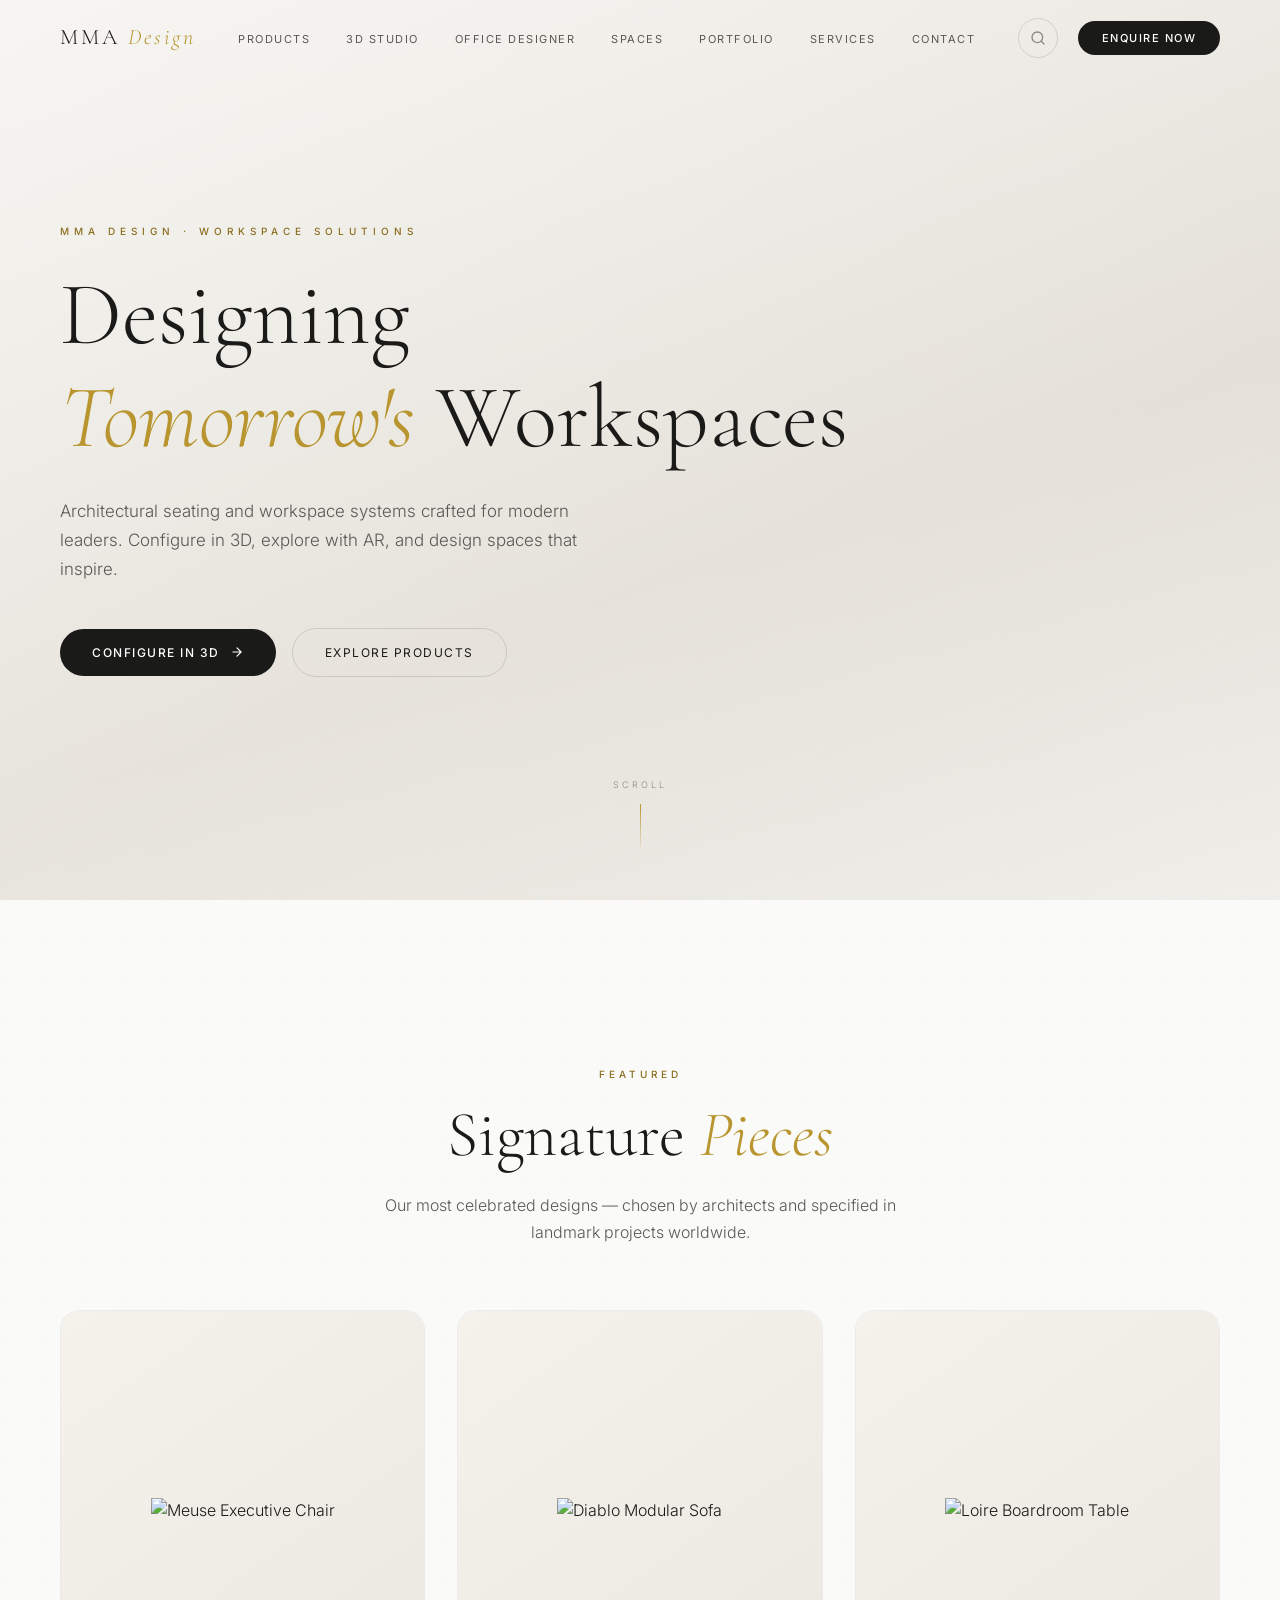
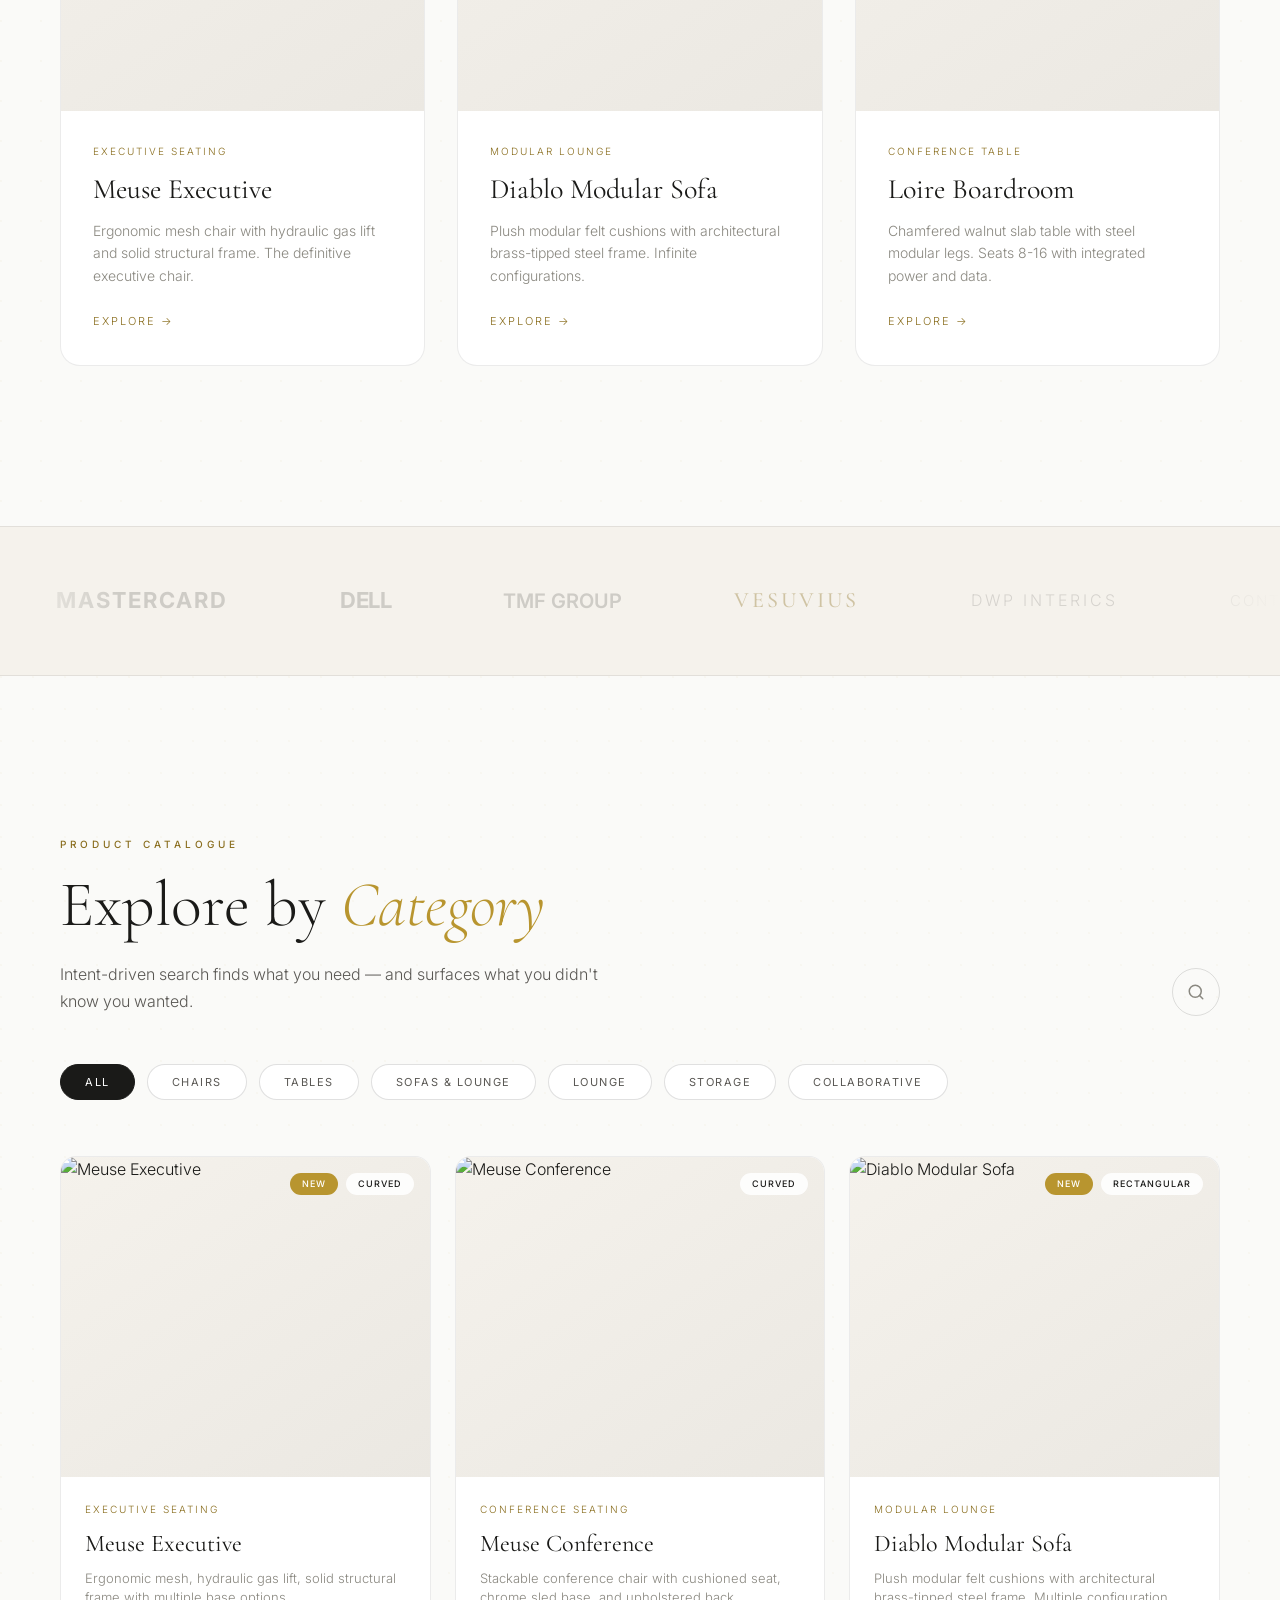
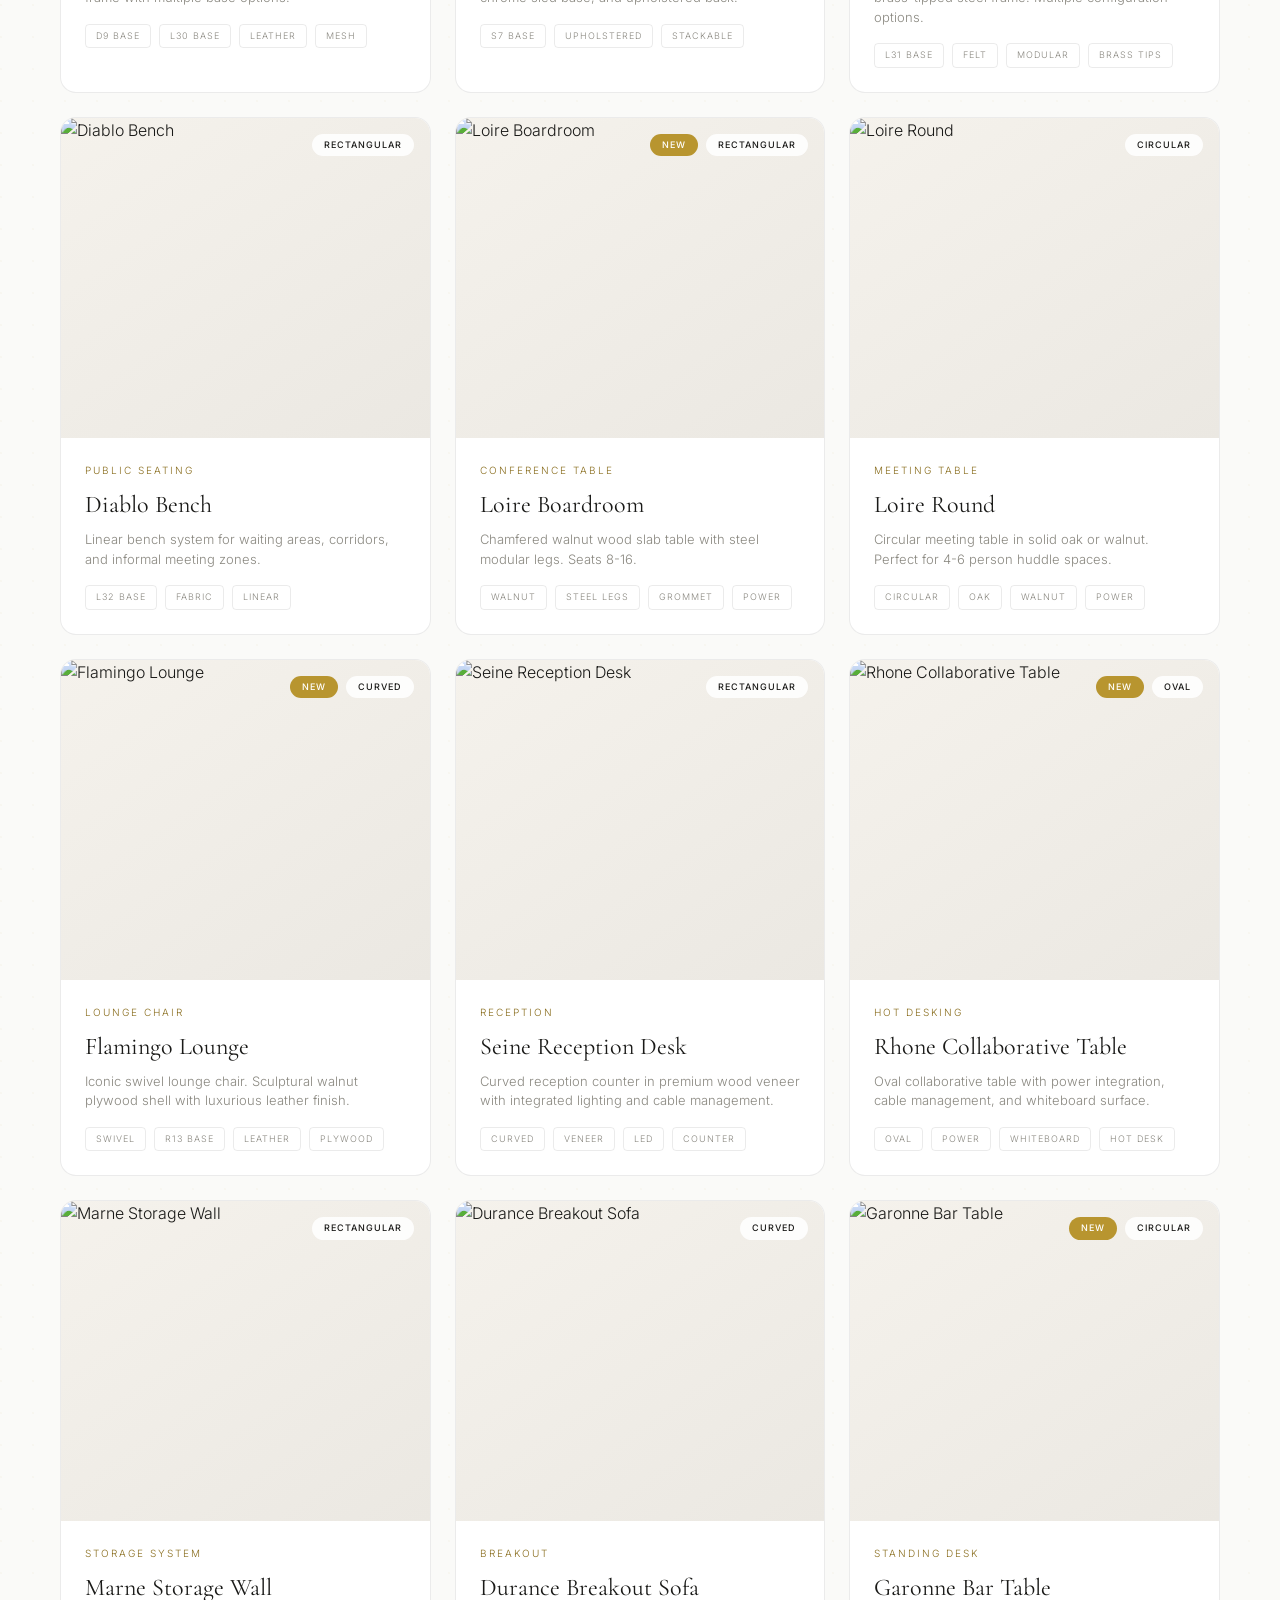
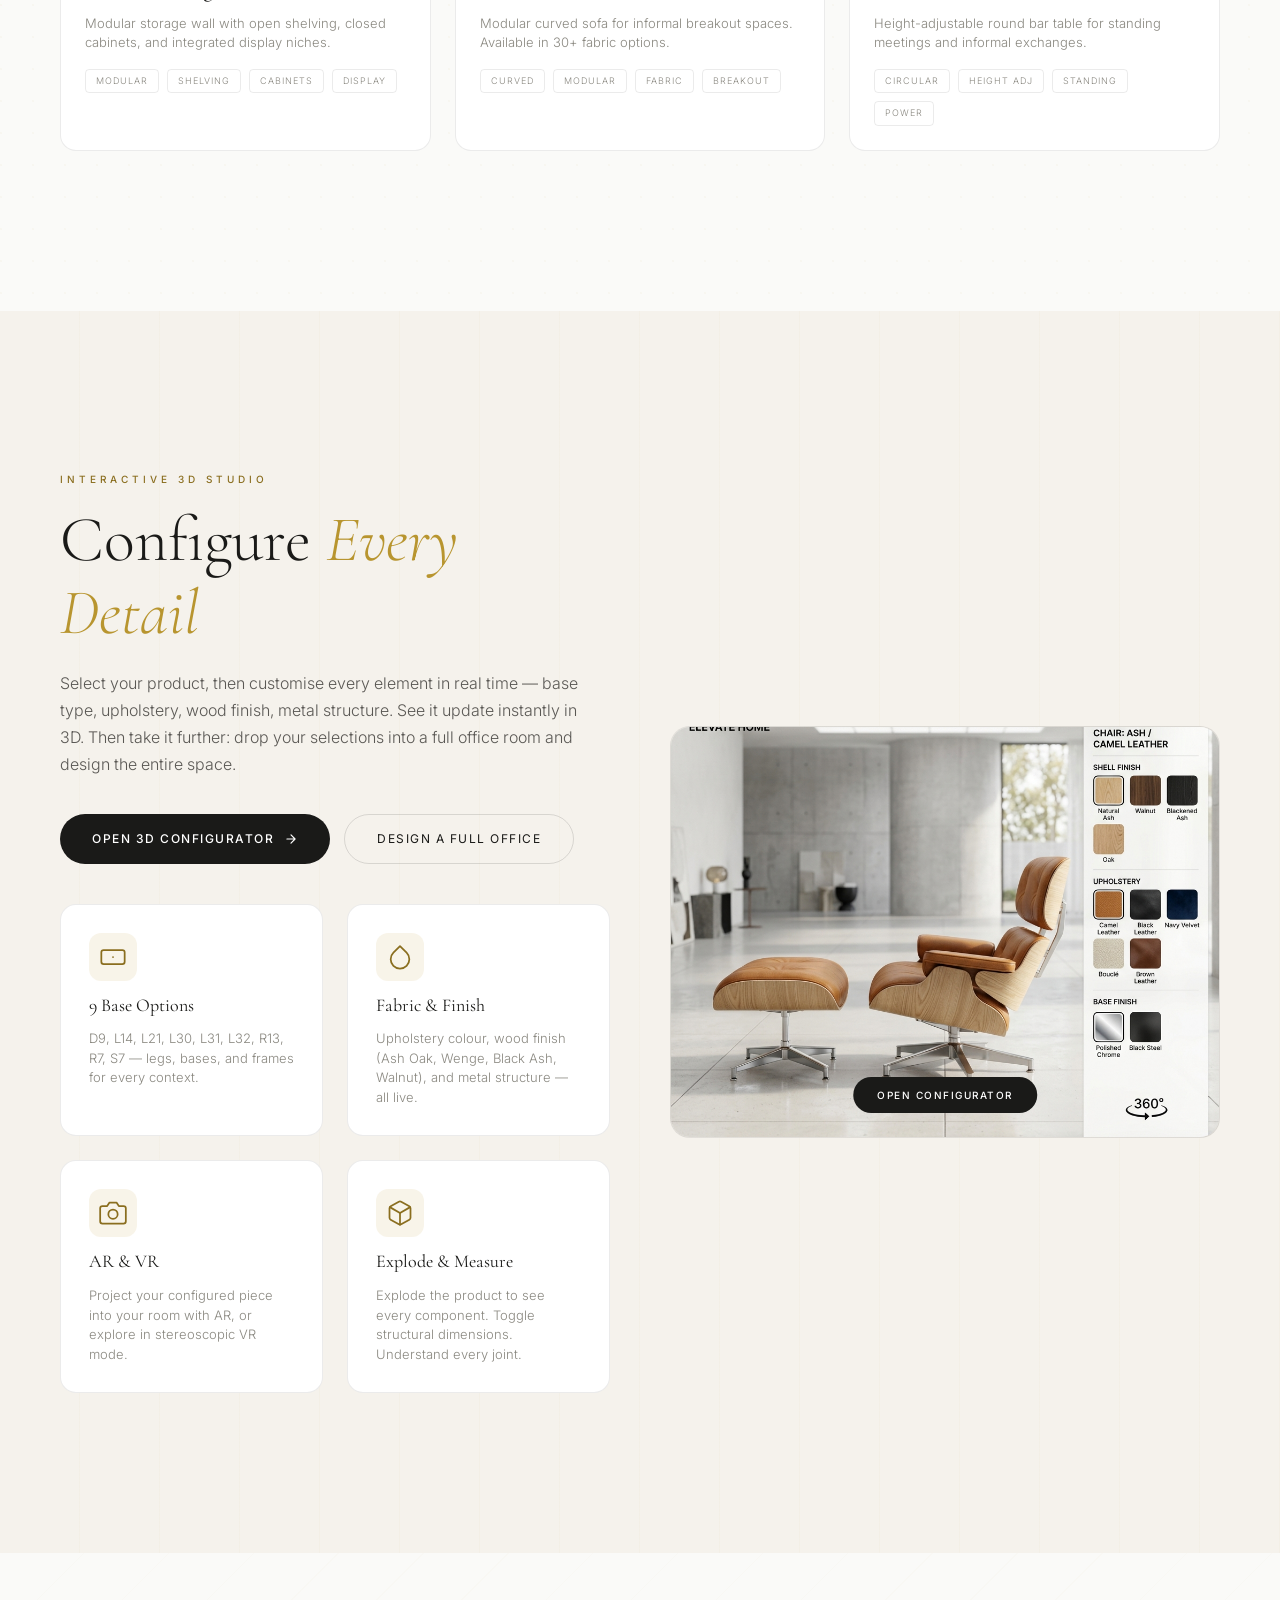
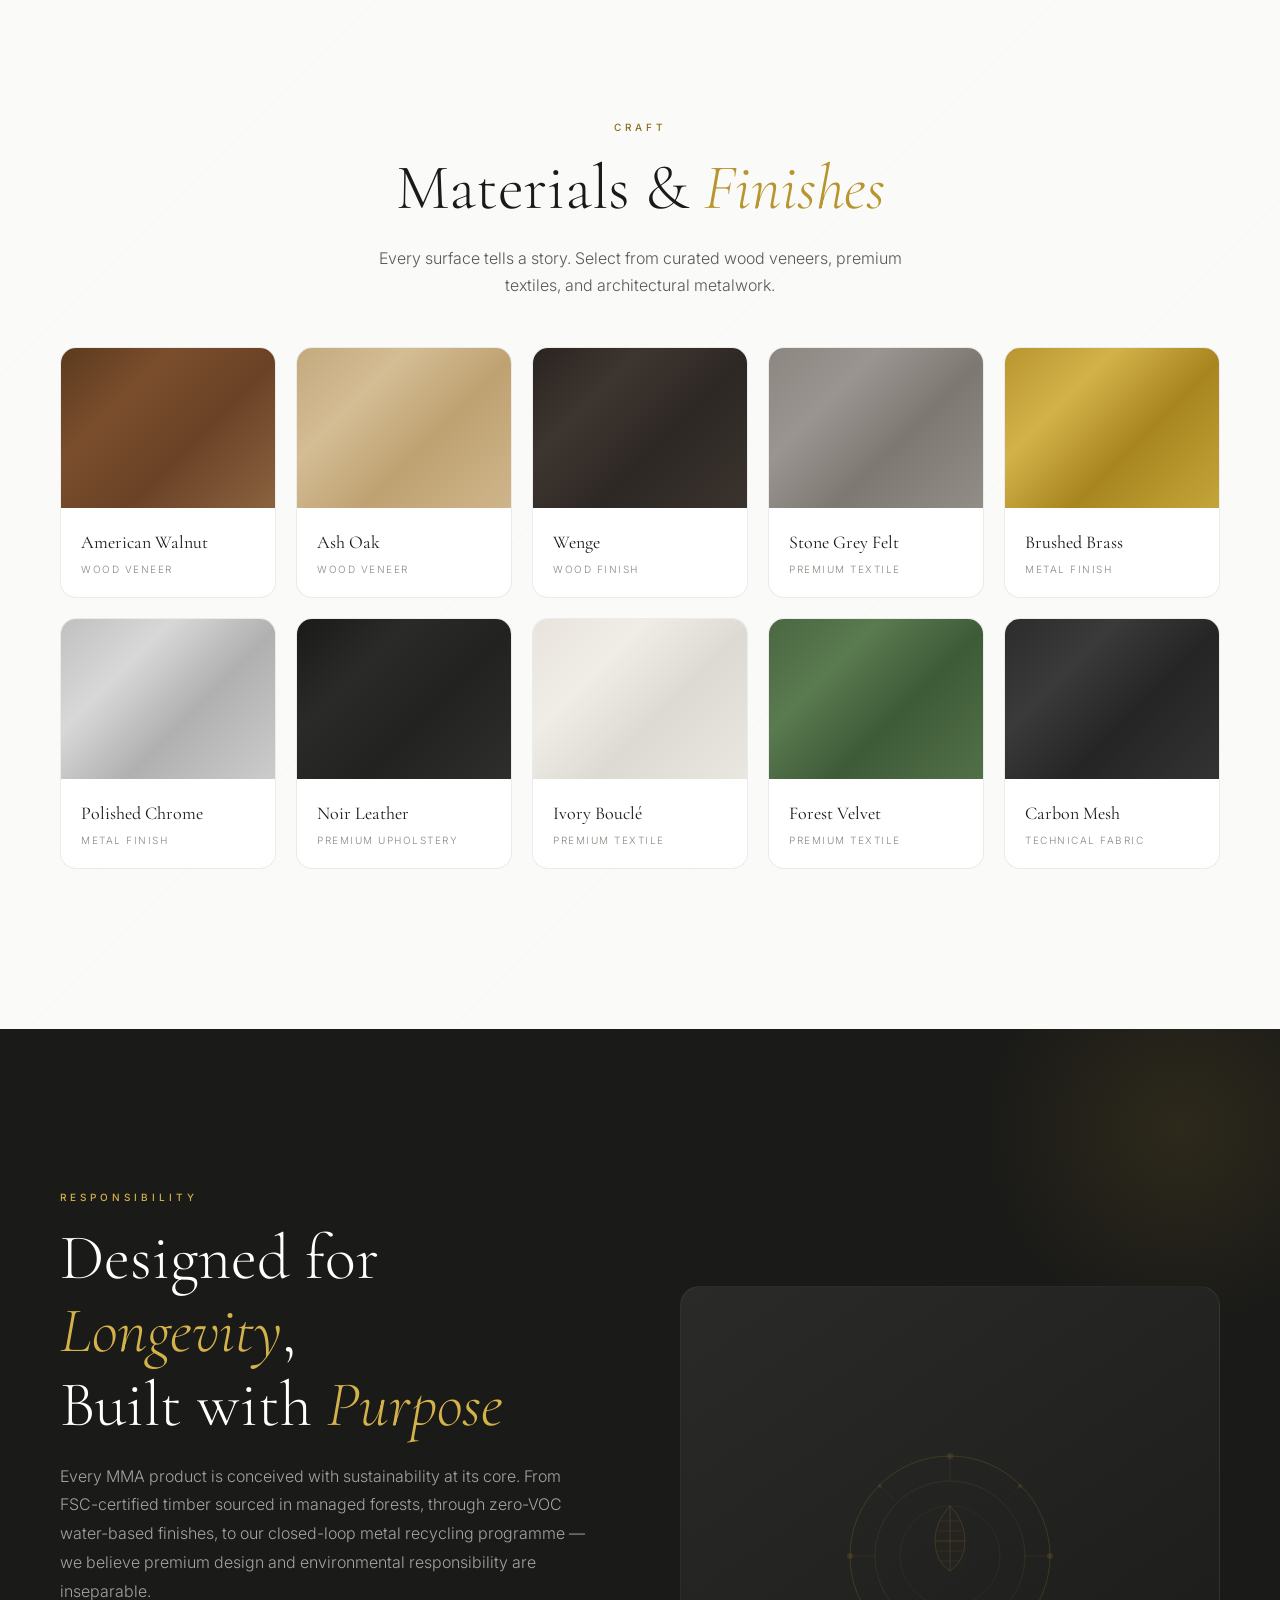
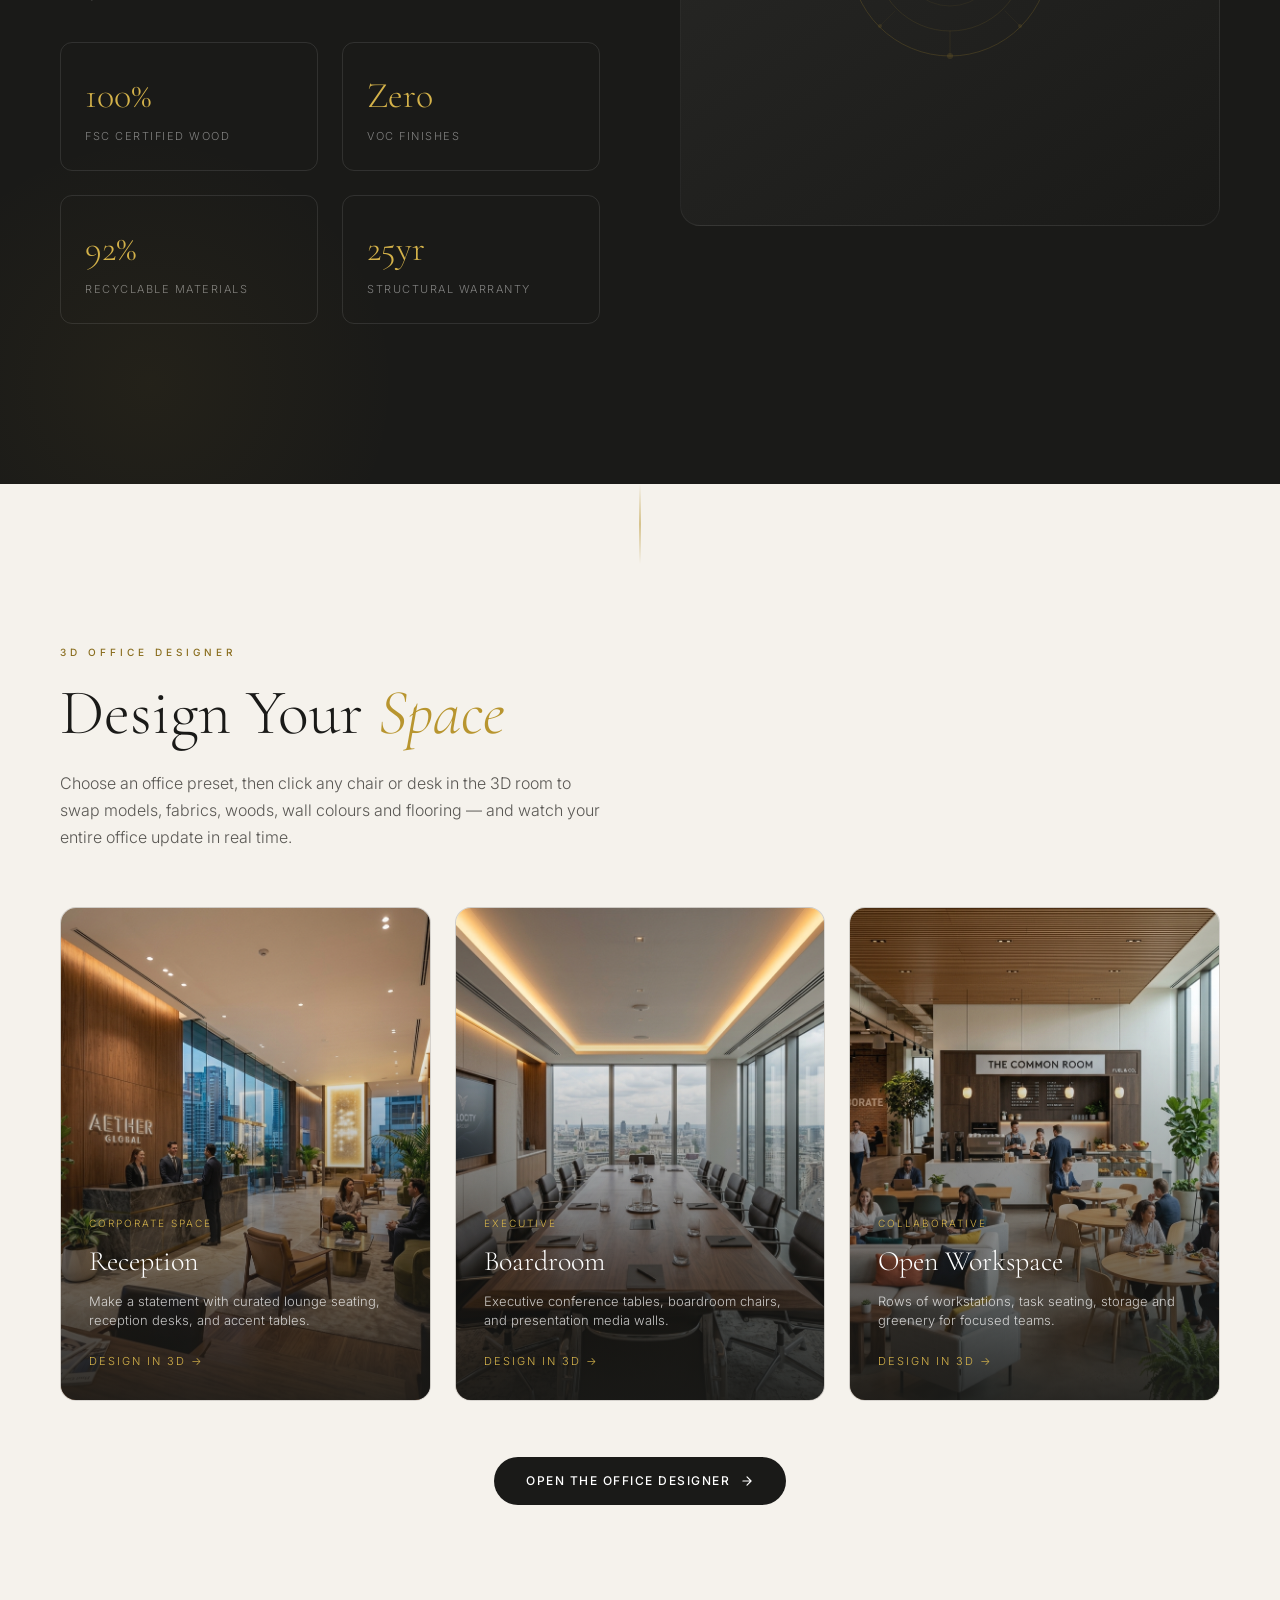
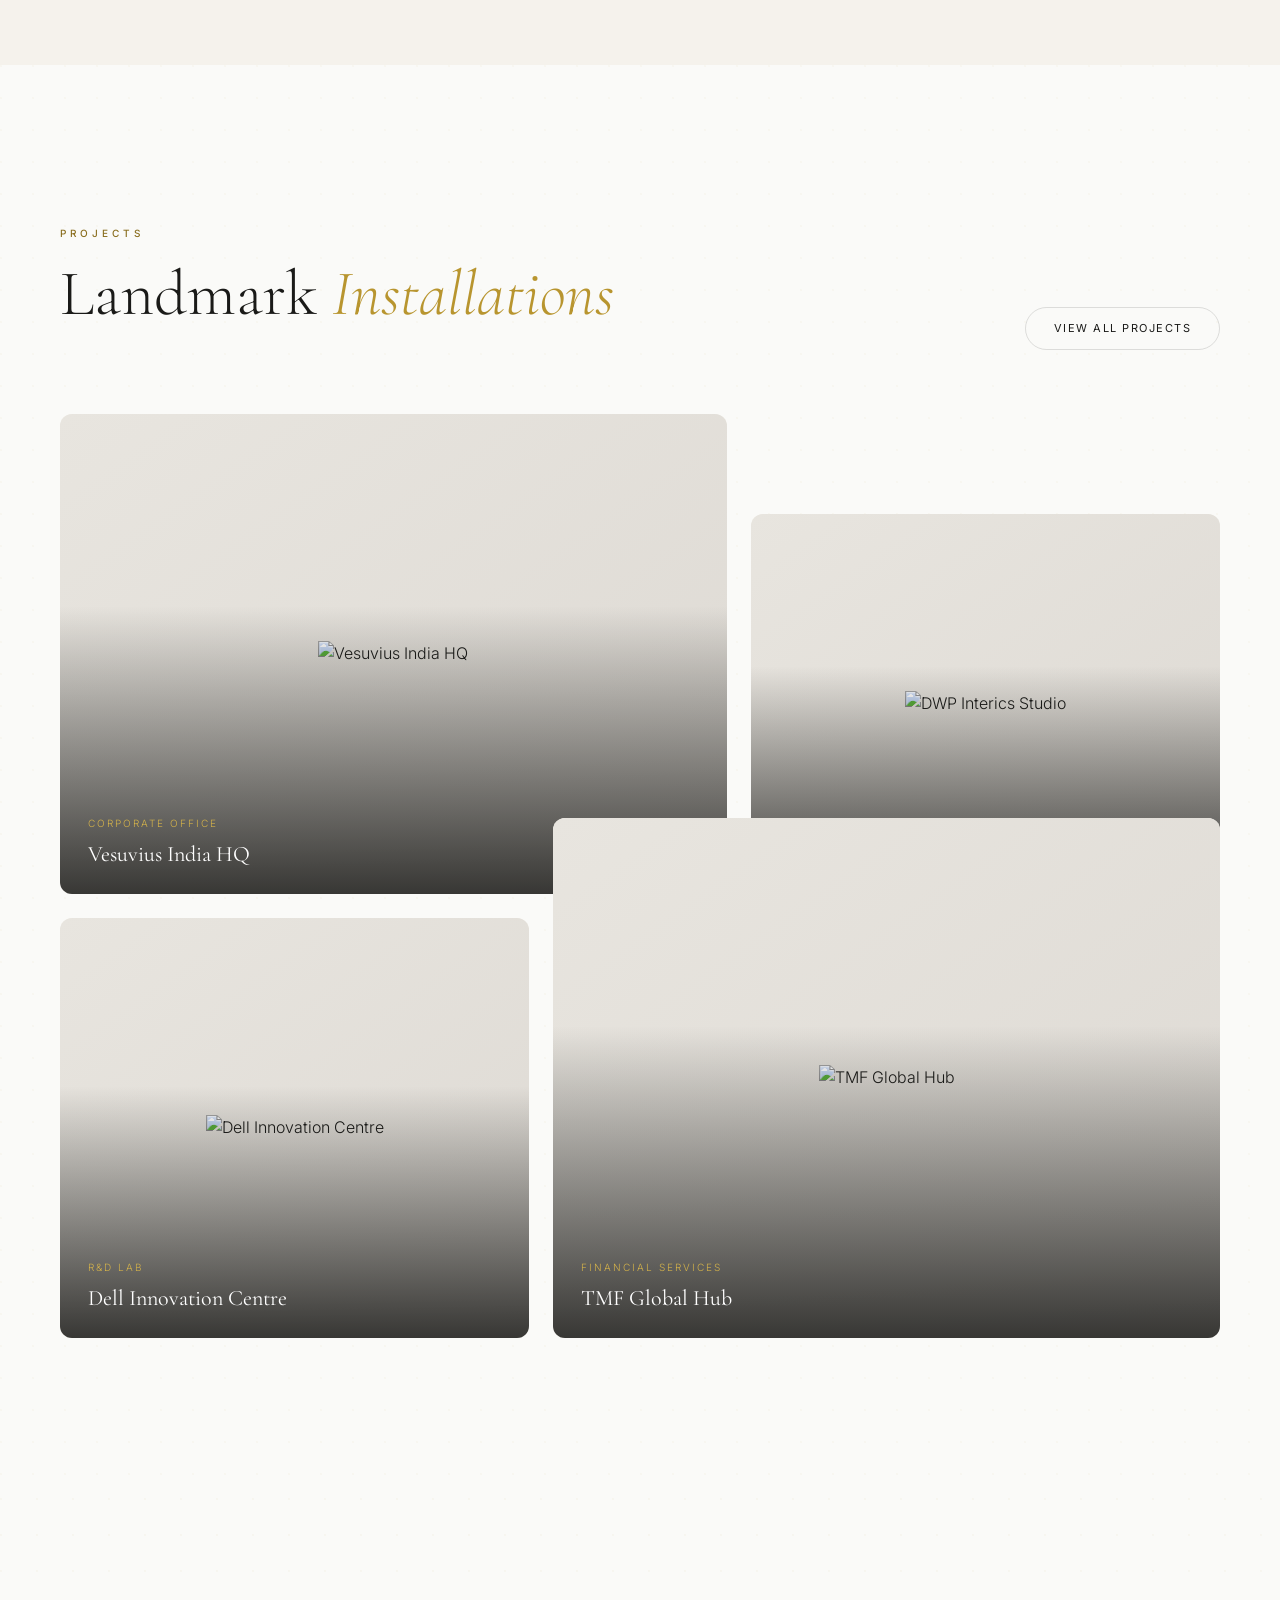
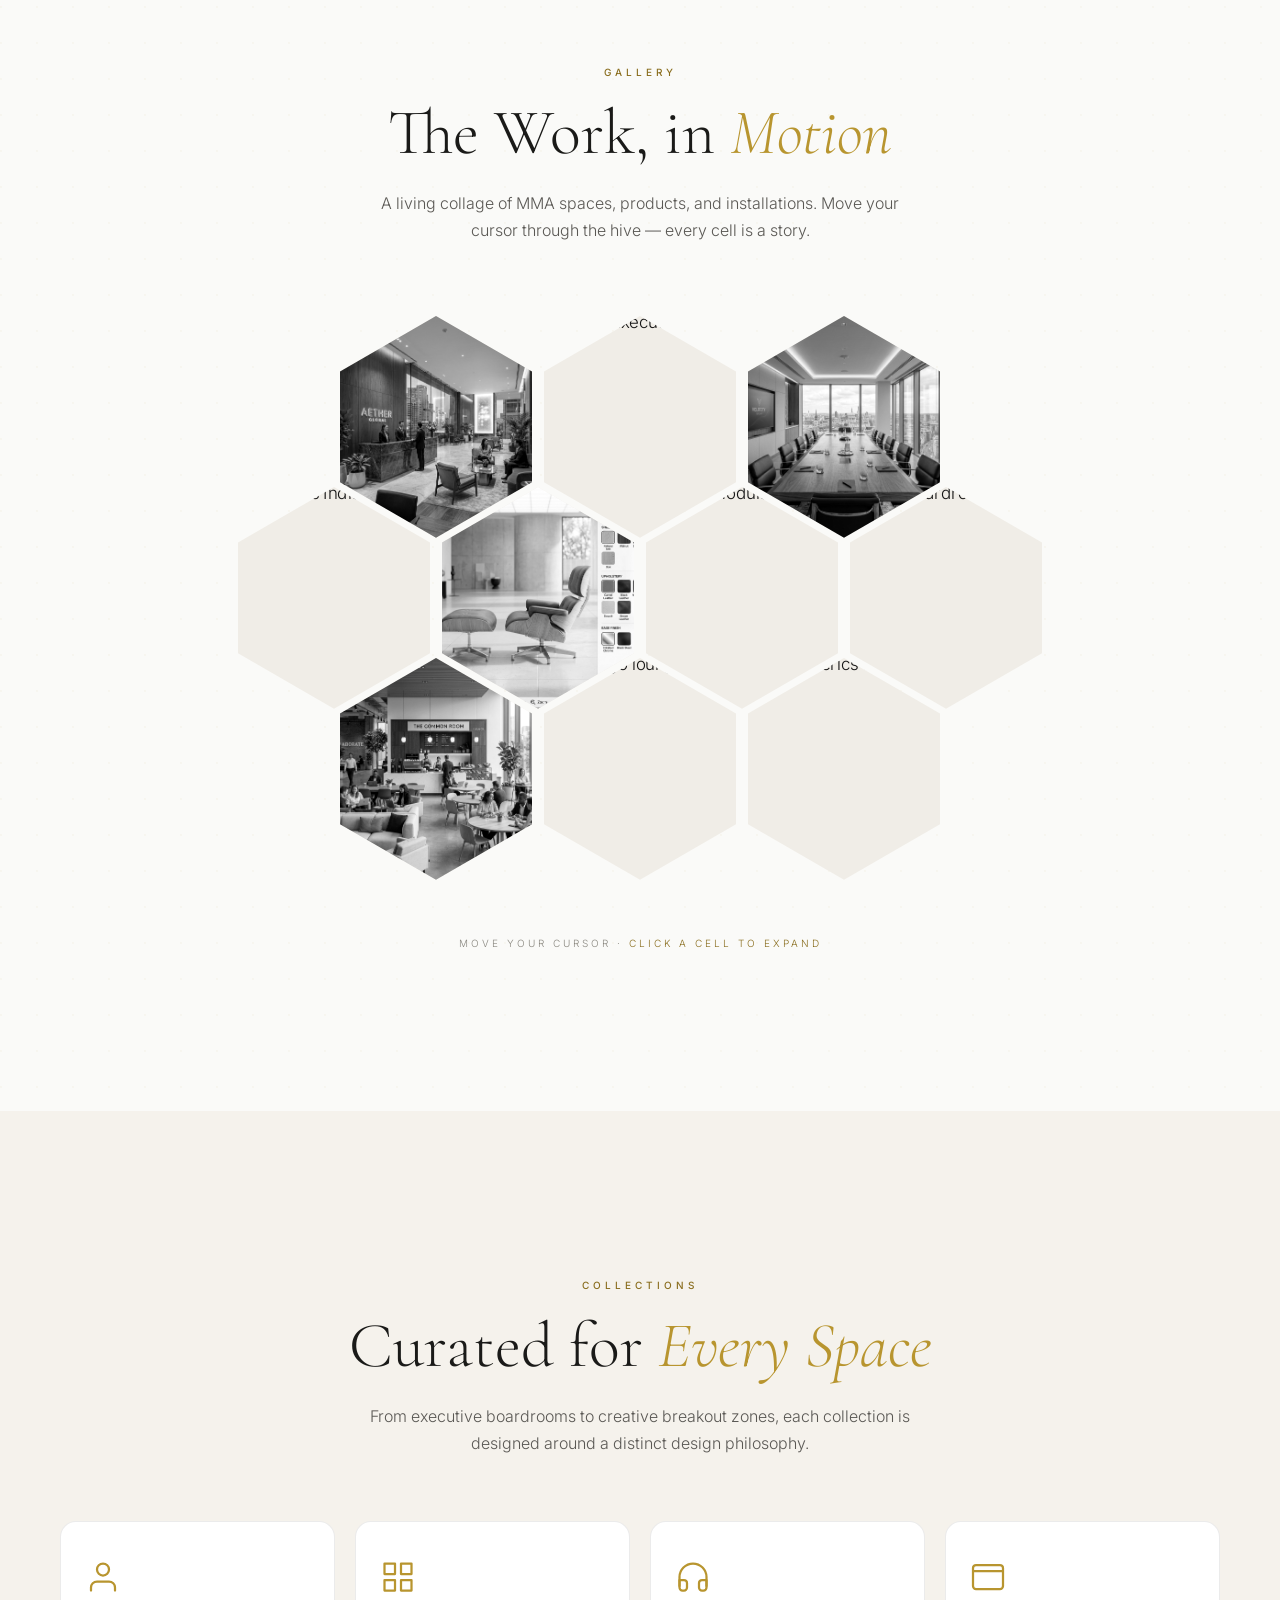
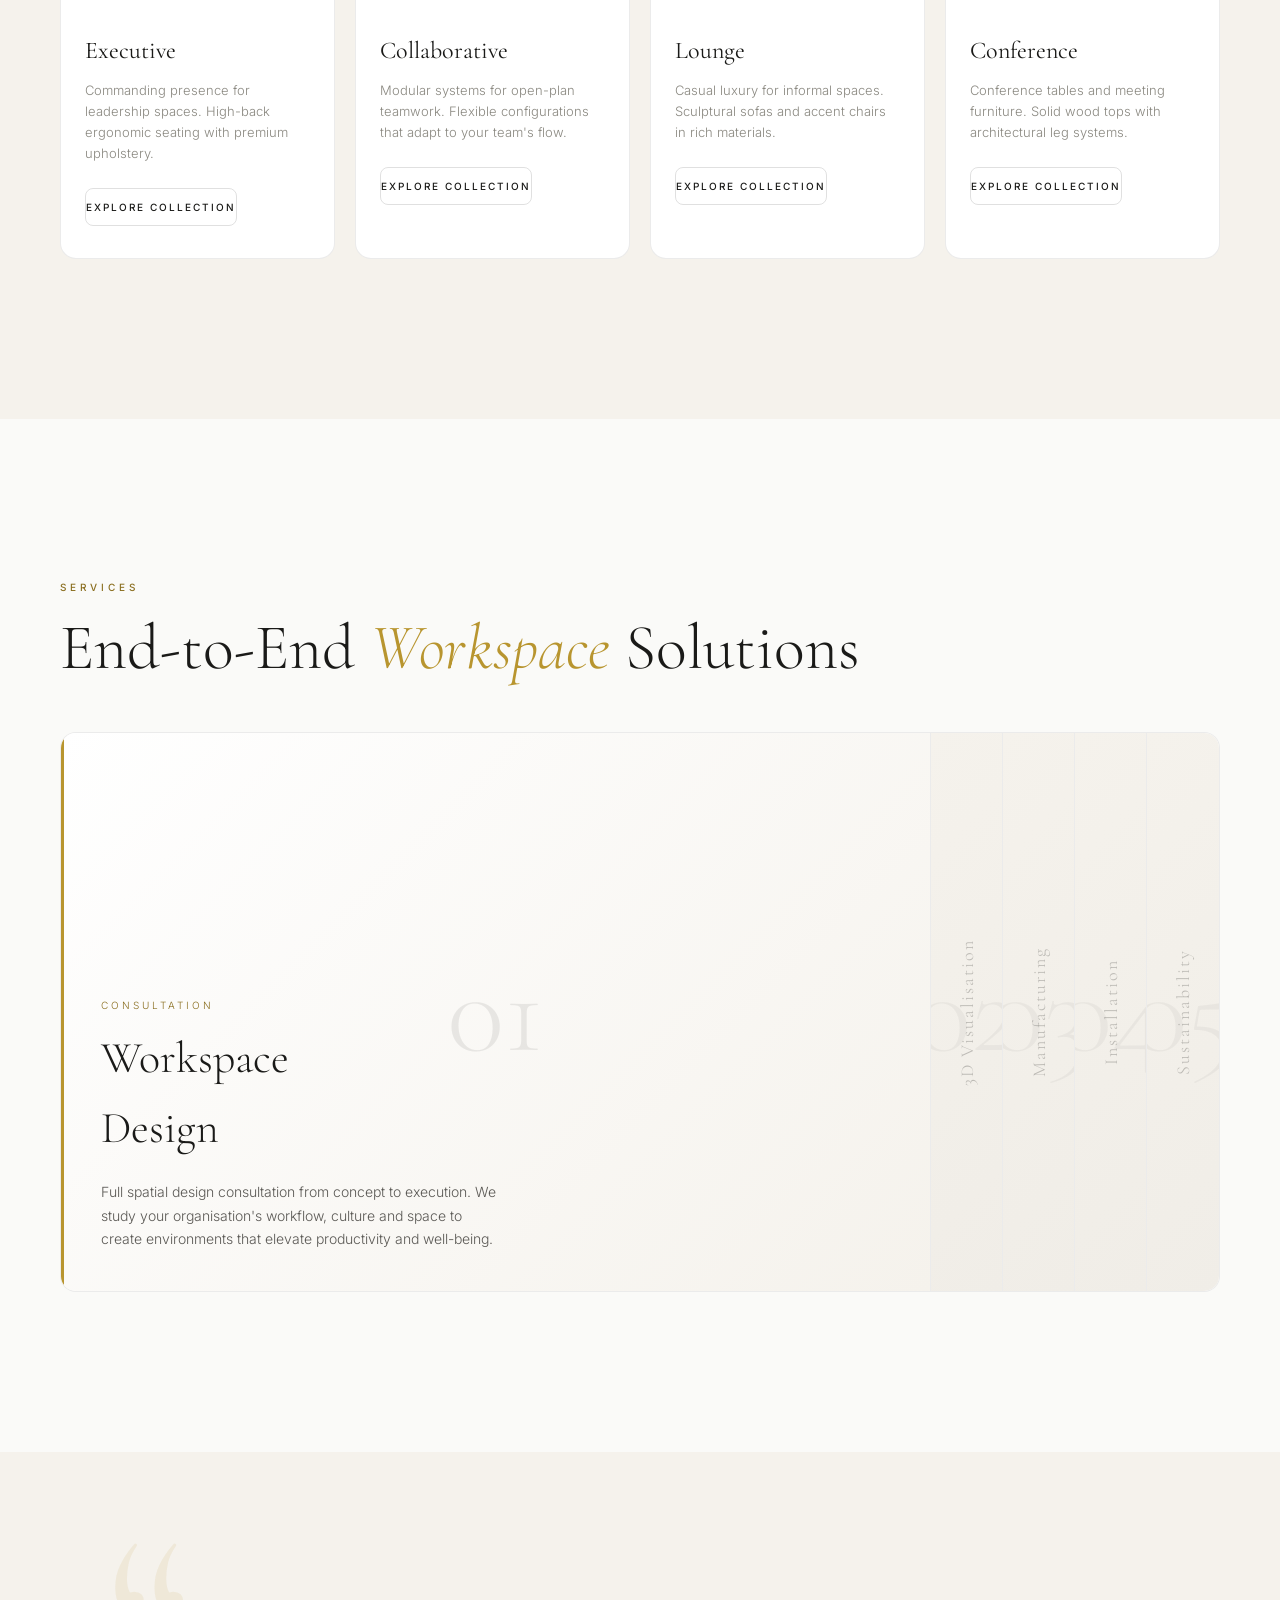
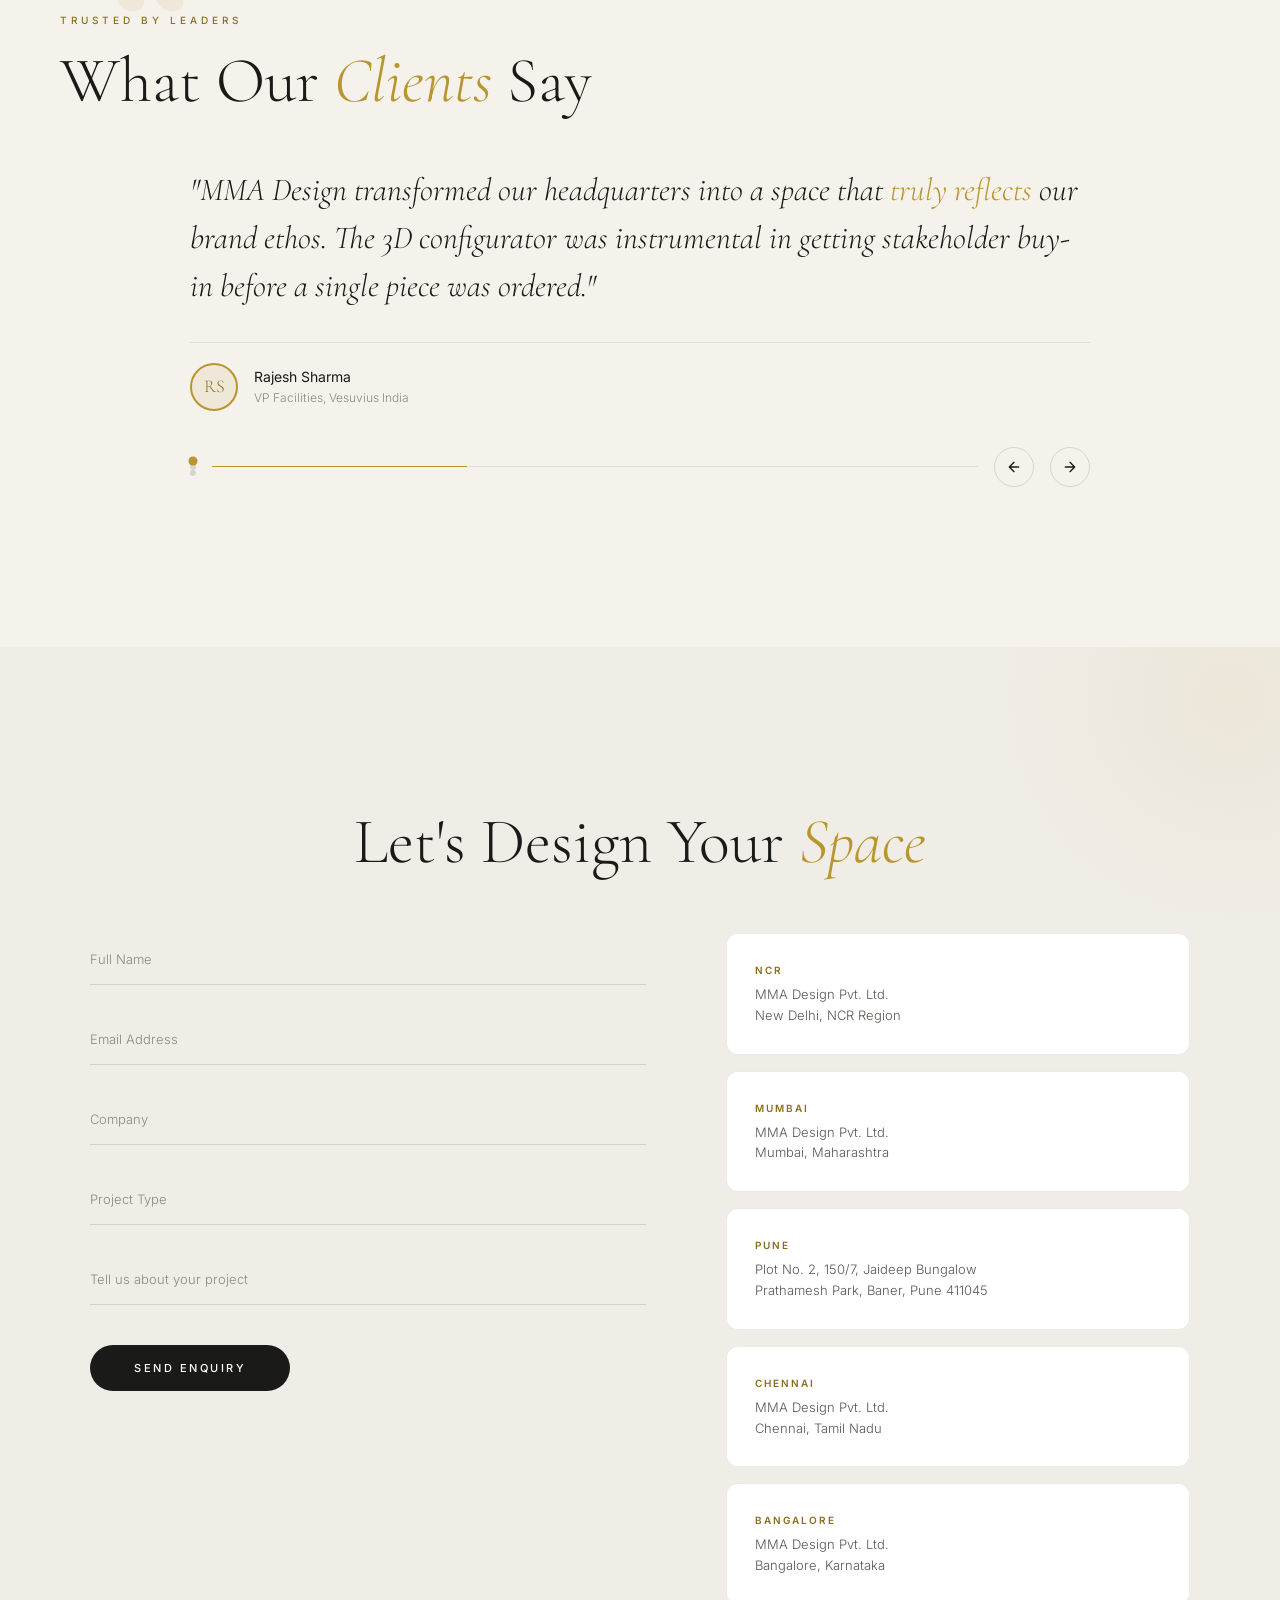
==== index.html @ 62431a02 "feat: 3D office designer with room presets and live furniture swapping, hexagonal hive gallery - New" ====
<!DOCTYPE html>
<html lang="en">
<head>
  <meta charset="UTF-8">
  <meta name="viewport" content="width=device-width, initial-scale=1.0">
  <title>MMA Design — Premium Workspace Solutions</title>
  <meta name="description" content="MMA Design — Architectural seating, workspace systems, and premium corporate furniture. Configure in 3D, explore with AR, design your space.">
  <meta property="og:title" content="MMA Design — Premium Workspace Solutions">
  <meta property="og:type" content="website">
  <meta property="og:description" content="Architectural seating & workspace systems for modern corporate leaders.">
  <link rel="preconnect" href="https://fonts.googleapis.com">
  <link rel="preconnect" href="https://fonts.gstatic.com" crossorigin>
  <link href="https://fonts.googleapis.com/css2?family=Cormorant+Garamond:ital,wght@0,300;0,400;0,500;0,600;1,300;1,400&family=Inter:wght@200;300;400;500;600;700&display=swap" rel="stylesheet">
  <style>
    :root {
      --gold: #B8952F;
      --gold-light: #D4B24A;
      --gold-dark: #8A6E1F;
      --gold-10: rgba(184,149,47,0.1);
      --gold-20: rgba(184,149,47,0.2);
      --gold-30: rgba(184,149,47,0.3);
      --dark: #1A1A18;
      --dark-2: #2A2A28;
      --text: #1A1A18;
      --text-secondary: #5A5854;
      --text-muted: #8A8880;
      --text-light: #A8A6A0;
      --bg: #FAFAF8;
      --bg-warm: #F5F2EC;
      --bg-cream: #F0EDE7;
      --bg-card: #FFFFFF;
      --border: rgba(0,0,0,0.08);
      --border-medium: rgba(0,0,0,0.12);
      --shadow-sm: 0 2px 8px rgba(0,0,0,0.04);
      --shadow-md: 0 8px 32px rgba(0,0,0,0.06);
      --shadow-lg: 0 24px 64px rgba(0,0,0,0.08);
      --shadow-xl: 0 32px 80px rgba(0,0,0,0.1);
      --font-display: 'Cormorant Garamond', serif;
      --font-body: 'Inter', -apple-system, BlinkMacSystemFont, sans-serif;
      --ease-out: cubic-bezier(0.16, 1, 0.3, 1);
      --ease-smooth: cubic-bezier(0.25, 0.46, 0.45, 0.94);
    }
    *, *::before, *::after { box-sizing: border-box; margin: 0; padding: 0; }
    html { scroll-behavior: smooth; -webkit-font-smoothing: antialiased; -moz-osx-font-smoothing: grayscale; }
    body { background: var(--bg); color: var(--text); font-family: var(--font-body); font-weight: 300; line-height: 1.6; overflow-x: hidden; }
    ::selection { background: var(--gold); color: #fff; }
    ::-webkit-scrollbar { width: 6px; }
    ::-webkit-scrollbar-track { background: var(--bg-warm); }
    ::-webkit-scrollbar-thumb { background: var(--gold); border-radius: 3px; }
    img { display: block; max-width: 100%; }
    a { color: inherit; text-decoration: none; }
    button { font-family: inherit; }

    #scroll-progress { position: fixed; top: 0; left: 0; height: 2px; z-index: 9999; background: linear-gradient(90deg, var(--gold-dark), var(--gold), var(--gold-light)); width: 0%; transition: width 0.1s linear; }

    nav { position: fixed; top: 0; left: 0; right: 0; z-index: 900; padding: 0 60px; height: 76px; display: flex; align-items: center; transition: all 0.5s var(--ease-out); }
    nav.scrolled { background: rgba(250,250,248,0.92); backdrop-filter: blur(40px) saturate(1.8); -webkit-backdrop-filter: blur(40px) saturate(1.8); border-bottom: 1px solid var(--border); box-shadow: var(--shadow-sm); }
    .nav-inner { display: flex; align-items: center; justify-content: space-between; width: 100%; max-width: 1400px; margin: 0 auto; }
    .nav-logo { display: flex; align-items: center; gap: 12px; cursor: pointer; }
    .nav-logo img { height: 32px; }
    .nav-logo-text { font-family: var(--font-display); font-size: 22px; font-weight: 300; color: var(--dark); letter-spacing: 3px; }
    .nav-logo-text em { font-style: italic; color: var(--gold); }
    .nav-center { display: flex; gap: 36px; list-style: none; }
    .nav-center a { font-size: 11px; font-weight: 400; letter-spacing: 1.5px; text-transform: uppercase; color: var(--text-secondary); transition: color 0.3s; position: relative; }
    .nav-center a::after { content: ''; position: absolute; bottom: -4px; left: 0; width: 0; height: 1px; background: var(--gold); transition: width 0.4s var(--ease-out); }
    .nav-center a:hover { color: var(--dark); }
    .nav-center a:hover::after { width: 100%; }
    .nav-actions { display: flex; align-items: center; gap: 20px; }
    .nav-search-btn { background: none; border: 1px solid var(--border-medium); color: var(--text-muted); width: 40px; height: 40px; border-radius: 50%; cursor: pointer; display: grid; place-items: center; transition: all 0.3s; }
    .nav-search-btn:hover { border-color: var(--gold); color: var(--gold); background: var(--gold-10); }
    .nav-cta { background: var(--dark); color: #fff; font-size: 11px; font-weight: 500; letter-spacing: 1.5px; text-transform: uppercase; padding: 10px 24px; border: none; border-radius: 100px; cursor: pointer; transition: all 0.4s var(--ease-out); }
    .nav-cta:hover { background: var(--gold); transform: scale(1.02); }
    .hamburger { display: none; background: none; border: none; cursor: pointer; padding: 8px; }
    .hamburger span { display: block; width: 22px; height: 1.5px; background: var(--dark); margin: 5px 0; transition: all 0.3s; border-radius: 1px; }
    .hamburger.open span:nth-child(1) { transform: translateY(6.5px) rotate(45deg); }
    .hamburger.open span:nth-child(2) { opacity: 0; }
    .hamburger.open span:nth-child(3) { transform: translateY(-6.5px) rotate(-45deg); }
    .mobile-menu { position: fixed; inset: 0; background: rgba(250,250,248,0.97); backdrop-filter: blur(40px); z-index: 800; display: flex; flex-direction: column; align-items: center; justify-content: center; gap: 32px; opacity: 0; pointer-events: none; transition: opacity 0.5s; }
    .mobile-menu.open { opacity: 1; pointer-events: auto; }
    .mobile-menu a { font-family: var(--font-display); font-size: 36px; font-weight: 300; color: var(--dark); letter-spacing: 1px; transition: color 0.3s; }
    .mobile-menu a:hover { color: var(--gold); }

    #search-overlay { position: fixed; inset: 0; z-index: 950; background: rgba(250,250,248,0.96); backdrop-filter: blur(60px); opacity: 0; pointer-events: none; transition: opacity 0.4s var(--ease-out); display: flex; align-items: flex-start; justify-content: center; padding-top: 120px; }
    #search-overlay.open { opacity: 1; pointer-events: auto; }
    .search-container { width: 100%; max-width: 720px; padding: 0 24px; }
    .search-header { display: flex; align-items: center; gap: 16px; border-bottom: 1px solid var(--border-medium); padding-bottom: 20px; margin-bottom: 32px; }
    .search-icon-big { color: var(--gold); flex-shrink: 0; }
    #search-input { flex: 1; background: none; border: none; outline: none; font-family: var(--font-body); font-size: 24px; font-weight: 300; color: var(--dark); caret-color: var(--gold); }
    #search-input::placeholder { color: var(--text-muted); }
    .search-close { background: var(--bg-warm); border: 1px solid var(--border-medium); color: var(--text-secondary); width: 36px; height: 36px; border-radius: 50%; cursor: pointer; display: grid; place-items: center; font-size: 18px; transition: all 0.3s; }
    .search-close:hover { border-color: var(--gold); color: var(--gold); }
    .search-chips { display: flex; flex-wrap: wrap; gap: 8px; margin-bottom: 32px; }
    .search-chip { background: var(--bg-card); border: 1px solid var(--border-medium); padding: 8px 16px; border-radius: 100px; font-size: 11px; letter-spacing: 1px; text-transform: uppercase; color: var(--text-secondary); cursor: pointer; transition: all 0.3s; }
    .search-chip:hover, .search-chip.active { background: var(--gold-10); border-color: var(--gold); color: var(--gold-dark); }
    #search-results { display: grid; grid-template-columns: 1fr 1fr; gap: 16px; max-height: 400px; overflow-y: auto; }
    .search-result-card { background: var(--bg-card); border: 1px solid var(--border); border-radius: 12px; padding: 20px; cursor: pointer; transition: all 0.3s var(--ease-out); }
    .search-result-card:hover { border-color: var(--gold); background: var(--gold-10); transform: translateY(-2px); box-shadow: var(--shadow-md); }
    .search-result-card h4 { font-family: var(--font-display); font-size: 18px; color: var(--dark); font-weight: 400; margin-bottom: 4px; }
    .search-result-card .src-cat { font-size: 10px; letter-spacing: 1.5px; text-transform: uppercase; color: var(--gold-dark); margin-bottom: 6px; }
    .search-result-card .src-desc { font-size: 12px; color: var(--text-muted); line-height: 1.5; }
    .search-result-card .src-tags { display: flex; gap: 6px; margin-top: 10px; flex-wrap: wrap; }
    .search-result-card .src-tag { font-size: 9px; letter-spacing: 1px; text-transform: uppercase; padding: 3px 8px; border-radius: 4px; border: 1px solid var(--border-medium); color: var(--text-muted); }
    .search-suggestion-title { font-size: 11px; letter-spacing: 2px; text-transform: uppercase; color: var(--text-muted); margin-bottom: 16px; }

    #hero { position: relative; height: 100vh; min-height: 700px; display: flex; align-items: center; overflow: hidden; background: var(--bg-warm); }
    .hero-video-wrap { position: absolute; inset: 0; z-index: 1; overflow: hidden; background: linear-gradient(145deg, #E8E4DC 0%, #D5CFC4 25%, #C8C0B3 50%, #DDD8D0 75%, #E8E4DC 100%); background-size: 400% 400%; animation: heroGradientShift 15s ease infinite; }
    @keyframes heroGradientShift { 0% { background-position: 0% 50%; } 50% { background-position: 100% 50%; } 100% { background-position: 0% 50%; } }
    .hero-video-wrap video { position: absolute; top: 50%; left: 50%; min-width: 100%; min-height: 100%; width: auto; height: auto; transform: translate(-50%, -50%); object-fit: cover; opacity: 0.4; }
    .hero-overlay { position: absolute; inset: 0; background: linear-gradient(160deg, rgba(250,250,248,0.78) 0%, rgba(250,250,248,0.45) 40%, rgba(250,250,248,0.3) 60%, rgba(250,250,248,0.72) 100%); z-index: 2; }
    .hero-content { position: relative; z-index: 3; max-width: 1400px; margin: 0 auto; padding: 0 60px; width: 100%; }
    .hero-eyebrow { font-size: 10px; font-weight: 500; letter-spacing: 5px; text-transform: uppercase; color: var(--gold-dark); margin-bottom: 24px; }
    .hero-title { font-family: var(--font-display); font-size: clamp(52px, 7vw, 108px); font-weight: 300; line-height: 1.15; color: var(--dark); margin-bottom: 28px; }
    .hero-title em { font-style: italic; color: var(--gold); }
    .hero-desc { font-size: 17px; color: var(--text-secondary); line-height: 1.7; max-width: 520px; margin-bottom: 44px; }
    .hero-ctas { display: flex; gap: 16px; align-items: center; }
    .btn-primary { display: inline-flex; align-items: center; gap: 10px; background: var(--dark); color: #fff; font-size: 12px; font-weight: 500; letter-spacing: 1.5px; text-transform: uppercase; padding: 14px 32px; border: none; border-radius: 100px; cursor: pointer; transition: all 0.4s var(--ease-out); }
    .btn-primary:hover { background: var(--gold); transform: translateY(-1px); box-shadow: 0 8px 32px rgba(184,149,47,0.3); }
    .btn-secondary { display: inline-flex; align-items: center; gap: 8px; background: none; border: 1px solid var(--border-medium); color: var(--dark); font-size: 12px; font-weight: 400; letter-spacing: 1.5px; text-transform: uppercase; padding: 14px 32px; border-radius: 100px; cursor: pointer; transition: all 0.4s var(--ease-out); }
    .btn-secondary:hover { border-color: var(--gold); color: var(--gold-dark); }
    .hero-scroll { position: absolute; bottom: 48px; left: 50%; transform: translateX(-50%); z-index: 3; display: flex; flex-direction: column; align-items: center; gap: 12px; }
    .hero-scroll span { font-size: 9px; letter-spacing: 3px; text-transform: uppercase; color: var(--text-muted); }
    .hero-scroll-line { width: 1px; height: 48px; background: linear-gradient(to bottom, var(--gold), transparent); animation: scrollPulse 2s ease infinite; }
    @keyframes scrollPulse { 0%, 100% { opacity: 0.4; } 50% { opacity: 1; } }

    #clients { background: var(--bg-warm); padding: 48px 0; overflow: hidden; border-top: 1px solid var(--border); border-bottom: 1px solid var(--border); position: relative; }
    #clients::before, #clients::after { content: ''; position: absolute; top: 0; bottom: 0; width: 120px; z-index: 2; pointer-events: none; }
    #clients::before { left: 0; background: linear-gradient(to right, var(--bg-warm), transparent); }
    #clients::after { right: 0; background: linear-gradient(to left, var(--bg-warm), transparent); }
    .marquee-track { display: flex; width: max-content; animation: marquee 35s linear infinite; }
    .marquee-track:hover { animation-play-state: paused; }
    @keyframes marquee { from { transform: translateX(0); } to { transform: translateX(-50%); } }
    .client-item { padding: 10px 56px; display: flex; align-items: center; justify-content: center; opacity: 0.35; transition: opacity 0.4s; height: 52px; }
    .client-item:hover { opacity: 0.9; }

    .section { padding: 160px 60px; max-width: 1400px; margin: 0 auto; }
    .section-eyebrow { font-size: 10px; font-weight: 500; letter-spacing: 4px; text-transform: uppercase; color: var(--gold-dark); margin-bottom: 16px; }
    .section-title { font-family: var(--font-display); font-size: clamp(40px, 5vw, 72px); font-weight: 300; line-height: 1.15; color: var(--dark); margin-bottom: 20px; }
    .section-title em { font-style: italic; color: var(--gold); }
    .section-desc { font-size: 16px; color: var(--text-secondary); line-height: 1.7; max-width: 540px; }

    #featured { background: var(--bg); position: relative; overflow: hidden; }
    #featured::before { content: ''; position: absolute; inset: 0; background-image: radial-gradient(circle at 1px 1px, rgba(184,149,47,0.04) 1px, transparent 0); background-size: 40px 40px; pointer-events: none; }
    .featured-grid { display: grid; grid-template-columns: repeat(3, 1fr); gap: 32px; }
    .featured-card { position: relative; border-radius: 20px; overflow: hidden; background: var(--bg-card); border: 1px solid var(--border); cursor: pointer; transition: all 0.6s var(--ease-out); }
    .featured-card:hover { border-color: var(--gold); transform: translateY(-6px); box-shadow: var(--shadow-xl); }
    .featured-card-img { height: 400px; position: relative; overflow: hidden; background: linear-gradient(145deg, #F5F2EC, #EBE8E2); display: flex; align-items: center; justify-content: center; }
    .featured-card:hover .featured-card-img svg { transform: scale(1.08); }
    .featured-card-img svg { transition: transform 0.8s var(--ease-out); }
    .featured-card-body { padding: 32px; }
    .featured-card-cat { font-size: 10px; letter-spacing: 2px; text-transform: uppercase; color: var(--gold-dark); margin-bottom: 8px; }
    .featured-card-name { font-family: var(--font-display); font-size: 28px; font-weight: 400; color: var(--dark); margin-bottom: 8px; }
    .featured-card-desc { font-size: 14px; color: var(--text-muted); line-height: 1.6; margin-bottom: 20px; }
    .featured-card-cta { font-size: 11px; letter-spacing: 2px; text-transform: uppercase; color: var(--gold-dark); display: inline-flex; align-items: center; gap: 8px; transition: gap 0.3s; }
    .featured-card:hover .featured-card-cta { gap: 14px; }

    .section-pattern-dots { position: relative; }
    .section-pattern-dots::before { content: ''; position: absolute; inset: 0; background-image: radial-gradient(circle at 1px 1px, rgba(184,149,47,0.035) 1px, transparent 0); background-size: 32px 32px; pointer-events: none; }
    .section-pattern-lines { position: relative; }
    .section-pattern-lines::before { content: ''; position: absolute; inset: 0; background-image: repeating-linear-gradient(90deg, transparent, transparent 79px, rgba(184,149,47,0.03) 79px, rgba(184,149,47,0.03) 80px); pointer-events: none; }
    .section-pattern-diagonal { position: relative; }
    .section-pattern-diagonal::before { content: ''; position: absolute; inset: 0; background-image: repeating-linear-gradient(45deg, transparent, transparent 39px, rgba(184,149,47,0.025) 39px, rgba(184,149,47,0.025) 40px); pointer-events: none; }

    #materials { background: var(--bg); position: relative; overflow: hidden; }
    #materials::before { content: ''; position: absolute; inset: 0; background-image: repeating-linear-gradient(135deg, transparent, transparent 59px, rgba(184,149,47,0.02) 59px, rgba(184,149,47,0.02) 60px); pointer-events: none; }
    .materials-grid { display: grid; grid-template-columns: repeat(5, 1fr); gap: 20px; margin-top: 48px; }
    .material-card { position: relative; border-radius: 16px; overflow: hidden; border: 1px solid var(--border); background: var(--bg-card); transition: all 0.4s var(--ease-out); cursor: pointer; }
    .material-card:hover { border-color: var(--gold); transform: translateY(-4px); box-shadow: var(--shadow-lg); }
    .material-swatch { height: 160px; position: relative; overflow: hidden; }
    .material-swatch-inner { position: absolute; inset: 0; transition: transform 0.6s var(--ease-out); }
    .material-card:hover .material-swatch-inner { transform: scale(1.08); }
    .material-info { padding: 20px; }
    .material-name { font-family: var(--font-display); font-size: 18px; color: var(--dark); font-weight: 400; margin-bottom: 4px; }
    .material-type { font-size: 10px; letter-spacing: 1.5px; text-transform: uppercase; color: var(--text-muted); }

    #sustainability { background: var(--dark); color: #fff; position: relative; overflow: hidden; }
    #sustainability::before { content: ''; position: absolute; top: -100px; right: -100px; width: 400px; height: 400px; border-radius: 50%; background: radial-gradient(circle, rgba(184,149,47,0.12), transparent 70%); pointer-events: none; }
    #sustainability::after { content: ''; position: absolute; bottom: -150px; left: -100px; width: 500px; height: 500px; border-radius: 50%; background: radial-gradient(circle, rgba(184,149,47,0.06), transparent 70%); pointer-events: none; }
    .sustain-wrapper { display: grid; grid-template-columns: 1fr 1fr; gap: 80px; align-items: center; max-width: 1400px; margin: 0 auto; }
    .sustain-content .section-eyebrow { color: var(--gold-light); }
    .sustain-content .section-title { color: #fff; }
    .sustain-content .section-title em { color: var(--gold-light); }
    .sustain-desc { font-size: 16px; color: rgba(255,255,255,0.6); line-height: 1.8; margin-bottom: 36px; }
    .sustain-stats { display: grid; grid-template-columns: 1fr 1fr; gap: 24px; }
    .sustain-stat { padding: 24px; border: 1px solid rgba(255,255,255,0.1); border-radius: 12px; transition: all 0.3s; }
    .sustain-stat:hover { border-color: var(--gold); background: rgba(184,149,47,0.05); }
    .sustain-stat-num { font-family: var(--font-display); font-size: 36px; color: var(--gold-light); font-weight: 300; margin-bottom: 4px; }
    .sustain-stat-label { font-size: 11px; letter-spacing: 1.5px; text-transform: uppercase; color: rgba(255,255,255,0.45); }
    .sustain-visual { position: relative; border-radius: 20px; overflow: hidden; aspect-ratio: 1; background: linear-gradient(145deg, #2A2A28, #1A1A18); border: 1px solid rgba(255,255,255,0.06); display: flex; align-items: center; justify-content: center; }

    #products { position: relative; }
    .product-filters { display: flex; gap: 12px; margin-bottom: 56px; flex-wrap: wrap; }
    .filter-btn { background: var(--bg-card); border: 1px solid var(--border-medium); padding: 10px 24px; border-radius: 100px; font-size: 11px; letter-spacing: 1.5px; text-transform: uppercase; color: var(--text-secondary); cursor: pointer; transition: all 0.3s var(--ease-out); }
    .filter-btn:hover { border-color: var(--gold); color: var(--dark); }
    .filter-btn.active { background: var(--dark); border-color: var(--dark); color: #fff; }
    .products-grid { display: grid; grid-template-columns: repeat(3, 1fr); gap: 24px; }
    .product-card { position: relative; border-radius: 16px; overflow: hidden; background: var(--bg-card); border: 1px solid var(--border); cursor: pointer; transition: all 0.5s var(--ease-out); }
    .product-card:hover { border-color: var(--gold); transform: translateY(-4px); box-shadow: var(--shadow-lg); }
    .product-card-img { height: 320px; position: relative; overflow: hidden; }
    .product-card-img .img-inner { position: absolute; inset: 0; display: flex; align-items: center; justify-content: center; background: linear-gradient(145deg, #F5F2EC, #EBE8E2); transition: transform 0.8s var(--ease-out); }
    .product-card-img .img-inner img { width: 100%; height: 100%; object-fit: cover; }
    .product-card:hover .img-inner { transform: scale(1.05); }
    .product-card-img .img-placeholder { font-family: var(--font-display); font-size: 64px; font-weight: 300; color: rgba(184,149,47,0.12); }
    .product-card-img .card-badges { position: absolute; top: 16px; right: 16px; display: flex; gap: 8px; z-index: 2; }
    .badge { padding: 4px 12px; border-radius: 100px; font-size: 9px; font-weight: 500; letter-spacing: 1px; text-transform: uppercase; }
    .badge-new { background: var(--gold); color: #fff; }
    .badge-shape { background: rgba(255,255,255,0.85); color: var(--dark); backdrop-filter: blur(8px); }
    .product-card-img .card-actions { position: absolute; bottom: 16px; left: 16px; right: 16px; display: flex; gap: 8px; opacity: 0; transform: translateY(8px); transition: all 0.4s var(--ease-out); z-index: 2; }
    .product-card:hover .card-actions { opacity: 1; transform: translateY(0); }
    .card-action-btn { flex: 1; padding: 10px; border-radius: 8px; font-size: 10px; font-weight: 500; letter-spacing: 1px; text-transform: uppercase; text-align: center; cursor: pointer; transition: all 0.3s; }
    .card-action-primary { background: var(--dark); color: #fff; border: none; }
    .card-action-primary:hover { background: var(--gold); }
    .card-action-secondary { background: rgba(255,255,255,0.9); color: var(--dark); border: 1px solid var(--border); }
    .card-action-secondary:hover { border-color: var(--gold); color: var(--gold-dark); }
    .product-card-body { padding: 24px; }
    .product-card-cat { font-size: 10px; letter-spacing: 2px; text-transform: uppercase; color: var(--gold-dark); margin-bottom: 8px; }
    .product-card-name { font-family: var(--font-display); font-size: 24px; font-weight: 400; color: var(--dark); margin-bottom: 6px; }
    .product-card-desc { font-size: 13px; color: var(--text-muted); line-height: 1.5; margin-bottom: 16px; }
    .product-card-meta { display: flex; gap: 8px; flex-wrap: wrap; }
    .meta-tag { font-size: 9px; letter-spacing: 1px; text-transform: uppercase; padding: 4px 10px; border-radius: 4px; border: 1px solid var(--border); color: var(--text-muted); }

    #configurator { position: relative; overflow: hidden; background: var(--bg-warm); }
    .config-wrapper { display: grid; grid-template-columns: 1fr 1fr; gap: 60px; align-items: center; }
    .config-preview { position: relative; border-radius: 20px; overflow: hidden; background: linear-gradient(145deg, #F5F2EC, #EBE8E2); aspect-ratio: 4/3; border: 1px solid var(--border); }
    .config-preview-inner { position: absolute; inset: 0; display: flex; align-items: center; justify-content: center; }
    .config-preview-img { width: 100%; height: 100%; object-fit: cover; transition: transform 0.8s var(--ease-out); }
    .config-preview:hover .config-preview-img { transform: scale(1.05); }
    .config-preview-btn { position: absolute; bottom: 24px; left: 50%; transform: translateX(-50%); z-index: 5; }
    .config-features { display: grid; grid-template-columns: 1fr 1fr; gap: 24px; margin-top: 40px; }
    @media (max-width: 600px) { .config-features { grid-template-columns: 1fr; gap: 16px; } }
    .config-feature { padding: 28px; border-radius: 16px; border: 1px solid var(--border); background: var(--bg-card); transition: all 0.4s var(--ease-out); display: flex; flex-direction: column; gap: 10px; }
    .config-feature:hover { border-color: var(--gold); box-shadow: var(--shadow-md); transform: translateY(-3px); }
    .config-feature-icon { width: 48px; height: 48px; border-radius: 12px; background: var(--gold-10); color: var(--gold-dark); display: flex; align-items: center; justify-content: center; transition: all 0.3s var(--ease-out); }
    .config-feature:hover .config-feature-icon { background: var(--gold); color: #fff; transform: scale(1.05); }
    .config-feature h4 { font-family: var(--font-display); font-size: 18px; color: var(--dark); font-weight: 400; margin: 0; }
    .config-feature p { font-size: 13px; color: var(--text-muted); line-height: 1.5; margin: 0; }

    #rooms { background: var(--bg-warm); position: relative; }
    #rooms::before { content: ''; position: absolute; top: 0; left: 50%; transform: translateX(-50%); width: 1px; height: 80px; background: linear-gradient(to bottom, transparent, var(--gold), transparent); }
    .rooms-grid { display: grid; grid-template-columns: repeat(3, 1fr); gap: 24px; }
    .room-card { position: relative; border-radius: 16px; overflow: hidden; cursor: pointer; aspect-ratio: 3/4; background: linear-gradient(145deg, #E8E5DF, #DDD9D3); border: 1px solid var(--border); transition: all 0.5s var(--ease-out); }
    .room-card:hover { border-color: var(--gold); transform: translateY(-6px); box-shadow: var(--shadow-lg); }
    .room-card-bg { position: absolute; inset: 0; display: block; transition: transform 0.8s var(--ease-out); }
    .room-card-img { width: 100%; height: 100%; object-fit: cover; }
    .room-card:hover .room-card-bg { transform: scale(1.06); }
    .room-card-overlay { position: absolute; inset: 0; background: linear-gradient(to top, rgba(26,26,24,0.9) 0%, rgba(26,26,24,0.3) 50%, transparent 80%); }
    .room-card-content { position: absolute; bottom: 0; left: 0; right: 0; padding: 28px; z-index: 2; }
    .room-card-tag { font-size: 10px; letter-spacing: 2px; text-transform: uppercase; color: var(--gold-light); margin-bottom: 8px; }
    .room-card-title { font-family: var(--font-display); font-size: 28px; font-weight: 300; color: #fff; margin-bottom: 8px; }
    .room-card-desc { font-size: 13px; color: rgba(255,255,255,0.75); line-height: 1.5; margin-bottom: 16px; }
    .room-card-cta { font-size: 11px; letter-spacing: 2px; text-transform: uppercase; color: var(--gold-light); display: inline-flex; align-items: center; gap: 8px; transition: gap 0.3s; }
    .room-card:hover .room-card-cta { gap: 14px; }

    #portfolio { position: relative; }
    .portfolio-grid { display: grid; grid-template-columns: repeat(12, 1fr); gap: 24px; }
    .portfolio-item { position: relative; border-radius: 12px; overflow: hidden; cursor: pointer; background: var(--bg-warm); }
    .portfolio-item .port-img { position: absolute; inset: 0; display: flex; align-items: center; justify-content: center; transition: transform 1s var(--ease-out), filter 0.6s; background: linear-gradient(145deg, #E8E5DF, #DDD9D3); }
    .portfolio-item:hover .port-img { transform: scale(1.06); }
    .portfolio-item .port-img .port-placeholder { font-family: var(--font-display); font-size: 48px; font-weight: 300; color: rgba(184,149,47,0.08); }
    .portfolio-item .port-overlay { position: absolute; inset: 0; background: linear-gradient(to top, rgba(26,26,24,0.85) 0%, transparent 60%); z-index: 2; }
    .portfolio-item .port-content { position: absolute; bottom: 0; left: 0; right: 0; padding: 28px; z-index: 3; transform: translateY(6px); transition: transform 0.5s var(--ease-out); }
    .portfolio-item:hover .port-content { transform: translateY(0); }
    .port-cat { font-size: 10px; letter-spacing: 2px; text-transform: uppercase; color: var(--gold-light); margin-bottom: 6px; }
    .port-title { font-family: var(--font-display); font-size: 22px; color: #fff; font-weight: 400; }
    .port-view { position: absolute; top: 20px; right: 20px; z-index: 4; background: var(--gold); color: #fff; padding: 6px 14px; border-radius: 100px; font-size: 9px; font-weight: 600; letter-spacing: 2px; text-transform: uppercase; opacity: 0; transform: translateY(-8px); transition: all 0.4s var(--ease-out); }
    .portfolio-item:hover .port-view { opacity: 1; transform: translateY(0); }
    .port-item-1 { grid-column: span 7; height: 480px; }
    .port-item-2 { grid-column: span 5; height: 380px; margin-top: 100px; }
    .port-item-3 { grid-column: span 5; height: 420px; }
    .port-item-4 { grid-column: span 7; height: 520px; margin-top: -100px; }
    .portfolio-header { display: flex; justify-content: space-between; align-items: flex-end; margin-bottom: 64px; }

    #hive { background: var(--bg); position: relative; overflow: hidden; }
    #hive::before { content: ''; position: absolute; inset: 0; background-image: radial-gradient(circle at 1px 1px, rgba(184,149,47,0.04) 1px, transparent 0); background-size: 36px 36px; pointer-events: none; }
    .hive-grid { --hex-w: clamp(116px, 15vw, 208px); margin-top: 72px; user-select: none; }
    .hex-row { display: flex; justify-content: center; gap: 12px; }
    .hex-row + .hex-row { margin-top: calc(var(--hex-w) * -0.265); }
    .hex { width: var(--hex-w); height: calc(var(--hex-w) * 1.1547); flex-shrink: 0; transition: transform 0.35s ease-out; will-change: transform; }
    .hex-inner { position: relative; width: 100%; height: 100%; clip-path: polygon(50% 0, 100% 25%, 100% 75%, 50% 100%, 0 75%, 0 25%); overflow: hidden; cursor: pointer; animation: hexFloat 7s ease-in-out infinite; animation-delay: var(--fd, 0s); background: var(--bg-cream); }
    @keyframes hexFloat { 0%, 100% { transform: translateY(0); } 50% { transform: translateY(-9px); } }
    .hex-inner img { width: 100%; height: 100%; object-fit: cover; filter: grayscale(1) contrast(1.03); transform: scale(1.06); transition: filter 0.6s, transform 0.9s var(--ease-out); }
    .hex-inner:hover img { filter: grayscale(0); transform: scale(1.16); }
    .hex-inner::after { content: ''; position: absolute; inset: 0; background: linear-gradient(to top, rgba(26,26,24,0.55), transparent 55%); opacity: 0; transition: opacity 0.5s; pointer-events: none; }
    .hex-inner:hover::after { opacity: 1; }
    .hex-label { position: absolute; bottom: 16%; left: 8%; right: 8%; text-align: center; color: #fff; font-size: 9px; font-weight: 500; letter-spacing: 2px; text-transform: uppercase; opacity: 0; transform: translateY(8px); transition: all 0.45s var(--ease-out); z-index: 2; pointer-events: none; }
    .hex-inner:hover .hex-label { opacity: 1; transform: translateY(0); }
    .hive-hint { text-align: center; margin-top: 56px; font-size: 10px; letter-spacing: 3px; text-transform: uppercase; color: var(--text-muted); }
    .hive-hint em { color: var(--gold-dark); font-style: normal; }
    #hex-lightbox { position: fixed; inset: 0; z-index: 980; background: rgba(26,26,24,0.92); backdrop-filter: blur(20px); display: flex; flex-direction: column; align-items: center; justify-content: center; gap: 20px; opacity: 0; pointer-events: none; transition: opacity 0.45s var(--ease-out); padding: 40px; }
    #hex-lightbox.open { opacity: 1; pointer-events: auto; }
    #hex-lightbox img { max-width: min(1000px, 88vw); max-height: 74vh; border-radius: 8px; box-shadow: 0 40px 100px rgba(0,0,0,0.5); }
    #hex-lightbox .lb-caption { font-family: var(--font-display); font-size: 22px; color: #fff; font-weight: 300; letter-spacing: 1px; }
    #hex-lightbox .lb-caption em { color: var(--gold-light); font-style: italic; }
    #hex-lightbox .lb-close { position: absolute; top: 28px; right: 36px; background: none; border: 1px solid rgba(255,255,255,0.25); color: #fff; width: 44px; height: 44px; border-radius: 50%; font-size: 20px; cursor: pointer; transition: all 0.3s; }
    #hex-lightbox .lb-close:hover { border-color: var(--gold); color: var(--gold-light); transform: rotate(90deg); }
    @media (max-width: 768px) { .hive-grid { --hex-w: 27vw; } .hex-row { gap: 6px; } }

    #collections { background: var(--bg-warm); }
    .collections-grid { display: grid; grid-template-columns: repeat(4, 1fr); gap: 20px; }
    .collection-card { position: relative; background: var(--bg-card); border: 1px solid var(--border); border-radius: 16px; padding: 32px 24px; overflow: hidden; transition: all 0.5s var(--ease-out); cursor: pointer; }
    .collection-card::before { content: ''; position: absolute; inset: 0; background: radial-gradient(circle at 30% 50%, var(--gold-10), transparent 70%); opacity: 0; transition: opacity 0.5s; }
    .collection-card:hover::before { opacity: 1; }
    .collection-card:hover { border-color: var(--gold); transform: translateY(-6px); box-shadow: var(--shadow-lg); }
    .col-icon { font-size: 36px; margin-bottom: 20px; display: block; color: var(--gold); }
    .col-title { font-family: var(--font-display); font-size: 24px; color: var(--dark); font-weight: 400; margin-bottom: 10px; position: relative; z-index: 1; }
    .col-desc { font-size: 13px; color: var(--text-muted); line-height: 1.6; margin-bottom: 24px; position: relative; z-index: 1; }
    .col-cta { display: block; text-align: center; background: transparent; border: 1px solid var(--border-medium); color: var(--dark); font-size: 10px; font-weight: 500; letter-spacing: 2px; text-transform: uppercase; padding: 12px 0; border-radius: 8px; cursor: pointer; transition: all 0.4s; position: relative; z-index: 1; }
    .col-cta:hover { background: var(--dark); color: #fff; border-color: var(--dark); }

    #services { position: relative; }
    .svc-accordion { display: flex; height: 560px; overflow: hidden; border-radius: 16px; background: var(--bg-card); border: 1px solid var(--border); }
    .svc-panel { position: relative; overflow: hidden; flex: 0 0 72px; transition: flex 0.7s var(--ease-out); cursor: pointer; border-right: 1px solid var(--border); }
    .svc-panel:last-child { border-right: none; }
    .svc-panel.active { flex: 1 1 auto; }
    .svc-panel-bg { position: absolute; inset: 0; background: linear-gradient(135deg, var(--bg-warm), var(--bg-cream)); display: flex; align-items: center; justify-content: center; transition: all 0.7s; }
    .svc-panel.active .svc-panel-bg { background: linear-gradient(135deg, #FFFFFF, #F5F2EC); }
    .svc-panel-bg .svc-bg-icon { font-size: 120px; opacity: 0.04; transition: opacity 0.5s; font-family: var(--font-display); color: var(--dark); }
    .svc-panel.active .svc-bg-icon { opacity: 0.08; }
    .svc-panel::before { content: ''; position: absolute; left: 0; top: 0; bottom: 0; width: 3px; background: var(--gold); transform: scaleY(0); transform-origin: bottom; transition: transform 0.5s 0.3s; z-index: 4; }
    .svc-panel.active::before { transform: scaleY(1); }
    .svc-label { position: absolute; top: 50%; left: 50%; transform: translate(-50%, -50%) rotate(-90deg); white-space: nowrap; font-family: var(--font-display); font-size: 18px; color: rgba(26,26,24,0.25); letter-spacing: 2px; transition: opacity 0.3s; z-index: 3; }
    .svc-panel.active .svc-label { opacity: 0; }
    .svc-content { position: absolute; bottom: 0; left: 0; right: 0; padding: 40px; z-index: 3; transform: translateY(20px); opacity: 0; transition: all 0.5s 0.2s; pointer-events: none; }
    .svc-panel.active .svc-content { opacity: 1; transform: translateY(0); pointer-events: auto; }
    .svc-cat { font-size: 10px; letter-spacing: 3px; text-transform: uppercase; color: var(--gold-dark); margin-bottom: 10px; display: block; }
    .svc-title { font-family: var(--font-display); font-size: clamp(28px, 3.5vw, 44px); color: var(--dark); font-weight: 300; margin-bottom: 16px; }
    .svc-desc { font-size: 14px; color: var(--text-secondary); line-height: 1.7; max-width: 400px; }

    #testimonials { background: var(--bg-warm); position: relative; overflow: hidden; }
    #testimonials::before { content: '\201C'; position: absolute; top: 40px; left: 8%; font-family: var(--font-display); font-size: 280px; color: var(--gold-10); line-height: 1; pointer-events: none; }
    .testimonials-inner { max-width: 900px; margin: 0 auto; }
    .testimonial-slide { display: none; flex-direction: column; gap: 20px; animation: fadeUp 0.6s var(--ease-out); }
    @keyframes fadeUp { from { opacity: 0; transform: translateY(16px); } to { opacity: 1; transform: translateY(0); } }
    .testimonial-slide.active { display: flex; }
    .testimonial-quote { font-family: var(--font-display); font-size: clamp(22px, 2.5vw, 32px); font-style: italic; color: var(--dark); line-height: 1.5; }
    .testimonial-quote em { color: var(--gold); }
    .testimonial-author { display: flex; align-items: center; gap: 16px; border-top: 1px solid var(--border); padding-top: 20px; margin-top: 12px; }
    .testimonial-avatar { width: 48px; height: 48px; border-radius: 50%; border: 2px solid var(--gold); display: grid; place-items: center; font-family: var(--font-display); font-size: 18px; color: var(--gold-dark); background: var(--gold-10); }
    .testimonial-info h4 { font-size: 14px; color: var(--dark); font-weight: 400; }
    .testimonial-info p { font-size: 12px; color: var(--text-muted); }
    .testimonials-nav { display: flex; align-items: center; gap: 16px; margin-top: 36px; }
    .t-dot { width: 6px; height: 6px; border-radius: 50%; background: var(--border-medium); cursor: pointer; transition: all 0.3s; }
    .t-dot.active { background: var(--gold); transform: scale(1.5); }
    .t-progress { flex: 1; height: 1px; background: var(--border); position: relative; overflow: hidden; }
    .t-progress-fill { position: absolute; top: 0; left: 0; bottom: 0; background: var(--gold); width: 0%; transition: width 0.3s; }
    .t-arrow { width: 40px; height: 40px; border-radius: 50%; border: 1px solid var(--border-medium); background: none; color: var(--dark); cursor: pointer; display: grid; place-items: center; transition: all 0.3s; }
    .t-arrow:hover { background: var(--dark); color: #fff; border-color: var(--dark); }

    #contact { background: var(--bg-cream); color: var(--dark); position: relative; overflow: hidden; }
    #contact::before { content: ''; position: absolute; top: -200px; right: -200px; width: 500px; height: 500px; border-radius: 50%; background: radial-gradient(circle, rgba(184,149,47,0.08), transparent 70%); pointer-events: none; }
    .contact-headline { font-family: var(--font-display); font-size: clamp(36px, 5vw, 68px); font-weight: 300; line-height: 1.1; margin-bottom: 56px; text-align: center; }
    .contact-headline em { font-style: italic; color: var(--gold); }
    .contact-grid { display: grid; grid-template-columns: 1.2fr 1fr; gap: 80px; max-width: 1100px; margin: 0 auto; }
    .form-row { margin-bottom: 28px; position: relative; }
    .form-input { width: 100%; padding: 16px 0; background: transparent; border: none; border-bottom: 1px solid rgba(0,0,0,0.12); font-family: var(--font-body); font-size: 15px; color: var(--dark); outline: none; transition: border-color 0.3s; }
    .form-input:focus { border-bottom-color: var(--gold); }
    .form-label { position: absolute; top: 16px; left: 0; font-size: 13px; color: var(--text-muted); pointer-events: none; transition: all 0.2s; }
    .form-input:focus + .form-label, .form-input:not(:placeholder-shown) + .form-label { top: -12px; font-size: 10px; color: var(--gold-dark); text-transform: uppercase; letter-spacing: 1.5px; }
    .form-underline { position: absolute; bottom: 0; left: 50%; transform: translateX(-50%); width: 0; height: 2px; background: var(--gold); transition: width 0.4s; }
    .form-input:focus ~ .form-underline { width: 100%; }
    .btn-submit { background: var(--dark); color: #fff; font-family: var(--font-body); font-size: 11px; font-weight: 500; letter-spacing: 2.5px; text-transform: uppercase; padding: 16px 44px; border: none; border-radius: 100px; cursor: pointer; transition: all 0.4s var(--ease-out); }
    .btn-submit:hover { background: var(--gold); box-shadow: 0 8px 30px rgba(184,149,47,0.3); transform: translateY(-1px); }
    .office-cards { display: flex; flex-direction: column; gap: 16px; }
    .office-card { padding: 28px; border: 1px solid var(--border); background: var(--bg-card); border-radius: 12px; transition: all 0.4s var(--ease-out); }
    .office-card:hover { box-shadow: var(--shadow-md); transform: translateY(-2px); }
    .office-city { font-size: 10px; letter-spacing: 2px; text-transform: uppercase; color: var(--gold-dark); margin-bottom: 6px; font-weight: 600; }
    .office-address { font-size: 13px; color: var(--text-secondary); line-height: 1.6; }

    footer { background: var(--dark); padding: 80px 60px 40px; border-top: 1px solid rgba(255,255,255,0.06); position: relative; color: rgba(255,255,255,0.7); }
    footer::before { content: ''; position: absolute; top: 0; left: 60px; right: 60px; height: 1px; background: linear-gradient(90deg, transparent, var(--gold-dark), transparent); }
    .footer-top { display: grid; grid-template-columns: 2fr 1fr 1fr 1fr; gap: 60px; margin-bottom: 60px; max-width: 1400px; }
    .footer-brand h3 { font-family: var(--font-display); font-size: 26px; color: var(--gold-light); font-weight: 300; margin-bottom: 16px; }
    .footer-tagline { font-size: 13px; color: rgba(255,255,255,0.45); line-height: 1.7; max-width: 260px; }
    .footer-socials { display: flex; gap: 12px; margin-top: 20px; }
    .footer-social { width: 36px; height: 36px; border-radius: 50%; border: 1px solid rgba(255,255,255,0.12); display: grid; place-items: center; color: rgba(255,255,255,0.45); transition: all 0.3s; }
    .footer-social:hover { border-color: var(--gold); color: var(--gold-light); }
    .footer-col-title { font-size: 10px; letter-spacing: 2.5px; text-transform: uppercase; color: var(--gold); margin-bottom: 20px; }
    .footer-links { list-style: none; }
    .footer-links li { margin-bottom: 12px; }
    .footer-links a { font-size: 13px; color: rgba(255,255,255,0.45); transition: color 0.3s, padding-left 0.3s; }
    .footer-links a:hover { color: #fff; padding-left: 6px; }
    .footer-bottom { border-top: 1px solid rgba(255,255,255,0.06); padding-top: 32px; display: flex; justify-content: space-between; align-items: center; }
    .footer-copy { font-size: 12px; color: rgba(255,255,255,0.25); }

    .reveal { opacity: 0; transform: translateY(32px); transition: opacity 0.8s var(--ease-out), transform 0.8s var(--ease-out); }
    .reveal.revealed { opacity: 1; transform: translateY(0); }
    .reveal-scale { opacity: 0; transform: scale(0.96); transition: opacity 0.8s, transform 0.8s var(--ease-out); }
    .reveal-scale.revealed { opacity: 1; transform: scale(1); }
    .stagger-1 { transition-delay: 0.1s; }
    .stagger-2 { transition-delay: 0.2s; }
    .stagger-3 { transition-delay: 0.3s; }
    .stagger-4 { transition-delay: 0.4s; }

    @media (max-width: 1024px) {
      nav { padding: 0 40px; }
      .section { padding: 120px 40px; }
      .products-grid { grid-template-columns: repeat(2, 1fr); }
      .rooms-grid { grid-template-columns: repeat(2, 1fr); }
      .collections-grid { grid-template-columns: repeat(2, 1fr); }
      .config-wrapper { grid-template-columns: 1fr; }
      .portfolio-item { height: 320px !important; margin-top: 0 !important; grid-column: span 6 !important; }
      .footer-top { grid-template-columns: 1fr 1fr; }
      .featured-grid { grid-template-columns: repeat(2, 1fr); }
      .materials-grid { grid-template-columns: repeat(3, 1fr); }
      .sustain-wrapper { grid-template-columns: 1fr; }
    }
    @media (max-width: 768px) {
      nav { padding: 0 20px; height: 60px; }
      .nav-center { display: none; }
      .nav-cta { display: none; }
      .hamburger { display: block; }
      .hamburger span { background: var(--dark); }
      .mobile-menu { background: rgba(250,250,248,0.97); }
      .mobile-menu a { color: var(--dark); }
      .section { padding: 80px 20px; }
      .hero-content { padding: 0 24px; }
      .hero-ctas { flex-direction: column; }
      .products-grid { grid-template-columns: 1fr; }
      .rooms-grid { grid-template-columns: 1fr; }
      .collections-grid { grid-template-columns: 1fr; }
      .portfolio-item { grid-column: span 12 !important; height: 280px !important; }
      .svc-accordion { flex-direction: column; height: auto; }
      .svc-panel { flex: 0 0 56px; height: 56px; }
      .svc-panel.active { flex: 0 0 320px; height: 320px; }
      .svc-label { display: none; }
      .contact-grid { grid-template-columns: 1fr; }
      .footer-top { grid-template-columns: 1fr; }
      .footer-bottom { flex-direction: column; gap: 16px; text-align: center; }
      .product-card-img { height: 240px; }
      .product-card .card-actions { opacity: 1; transform: translateY(0); }
      .product-card-meta { display: none; }
      #search-results { grid-template-columns: 1fr; }
      .featured-grid { grid-template-columns: 1fr; }
      .featured-card-img { height: 280px; }
      .materials-grid { grid-template-columns: repeat(2, 1fr); }
      .sustain-stats { grid-template-columns: 1fr; }
    }
  </style>
</head>
<body>

<div id="scroll-progress"></div>

<nav id="navbar">
  <div class="nav-inner">
    <div class="nav-logo" onclick="window.scrollTo({top:0,behavior:'smooth'})">
      <img src="https://www.mmadesign.in/assets/images/logo/mmadesignlogo.png" alt="MMA Design" onerror="this.style.display='none';this.parentNode.innerHTML='<span class=\'nav-logo-text\'>MMA <em>Design</em></span>'">
    </div>
    <ul class="nav-center">
      <li><a href="#products">Products</a></li>
      <li><a href="#configurator">3D Studio</a></li>
      <li><a href="office-designer.html">Office Designer</a></li>
      <li><a href="#rooms">Spaces</a></li>
      <li><a href="#portfolio">Portfolio</a></li>
      <li><a href="#services">Services</a></li>
      <li><a href="#contact">Contact</a></li>
    </ul>
    <div class="nav-actions">
      <button class="nav-search-btn" id="searchOpen" aria-label="Search">
        <svg width="16" height="16" viewBox="0 0 24 24" fill="none" stroke="currentColor" stroke-width="2" stroke-linecap="round" stroke-linejoin="round"><circle cx="11" cy="11" r="8"/><path d="m21 21-4.3-4.3"/></svg>
      </button>
      <button class="nav-cta" onclick="document.getElementById('contact').scrollIntoView({behavior:'smooth'})">Enquire Now</button>
    </div>
    <button class="hamburger" id="hamburgerBtn" aria-label="Menu"><span></span><span></span><span></span></button>
  </div>
</nav>

<div class="mobile-menu" id="mobileMenu">
  <a href="#products" class="mm-link">Products</a>
  <a href="#configurator" class="mm-link">3D Studio</a>
  <a href="office-designer.html" class="mm-link">Office Designer</a>
  <a href="#rooms" class="mm-link">Spaces</a>
  <a href="#portfolio" class="mm-link">Portfolio</a>
  <a href="#services" class="mm-link">Services</a>
  <a href="#contact" class="mm-link">Contact</a>
</div>

<div id="search-overlay">
  <div class="search-container">
    <div class="search-header">
      <div class="search-icon-big">
        <svg width="28" height="28" viewBox="0 0 24 24" fill="none" stroke="currentColor" stroke-width="1.5" stroke-linecap="round" stroke-linejoin="round"><circle cx="11" cy="11" r="8"/><path d="m21 21-4.3-4.3"/></svg>
      </div>
      <input type="text" id="search-input" placeholder="Search products, collections, forms..." autocomplete="off">
      <button class="search-close" id="searchClose">&times;</button>
    </div>
    <div class="search-suggestion-title">Popular Searches</div>
    <div class="search-chips" id="searchChips">
      <span class="search-chip" data-query="circular">Circular</span>
      <span class="search-chip" data-query="executive chair">Executive Chair</span>
      <span class="search-chip" data-query="boardroom table">Boardroom</span>
      <span class="search-chip" data-query="lounge">Lounge</span>
      <span class="search-chip" data-query="walnut">Walnut</span>
      <span class="search-chip" data-query="sofa">Sofa</span>
      <span class="search-chip" data-query="reception">Reception</span>
    </div>
    <div id="search-results"></div>
  </div>
</div>

<section id="hero">
  <div class="hero-video-wrap">
    <video autoplay muted loop playsinline id="heroVideo">
      <source src="mma-hero-loop.mp4" type="video/mp4">
    </video>
  </div>
  <div class="hero-overlay"></div>
  <div class="hero-content">
    <div class="hero-eyebrow">MMA Design &middot; Workspace Solutions</div>
    <h1 class="hero-title">Designing<br><em>Tomorrow's</em> Workspaces</h1>
    <p class="hero-desc">Architectural seating and workspace systems crafted for modern leaders. Configure in 3D, explore with AR, and design spaces that inspire.</p>
    <div class="hero-ctas">
      <a href="#configurator" class="btn-primary">
        Configure in 3D
        <svg width="14" height="14" viewBox="0 0 24 24" fill="none" stroke="currentColor" stroke-width="2" stroke-linecap="round" stroke-linejoin="round"><path d="M5 12h14M12 5l7 7-7 7"/></svg>
      </a>
      <a href="#products" class="btn-secondary">Explore Products</a>
    </div>
  </div>
  <div class="hero-scroll">
    <span>Scroll</span>
    <div class="hero-scroll-line"></div>
  </div>
</section>

<section id="featured" class="section">
  <div class="reveal" style="text-align:center;margin-bottom:64px;">
    <div class="section-eyebrow" style="display:inline-block;">Featured</div>
    <h2 class="section-title" style="margin-left:auto;margin-right:auto;">Signature <em>Pieces</em></h2>
    <p class="section-desc" style="margin-left:auto;margin-right:auto;">Our most celebrated designs — chosen by architects and specified in landmark projects worldwide.</p>
  </div>
  <div class="featured-grid reveal stagger-1">
    <div class="featured-card" onclick="document.getElementById('products').scrollIntoView({behavior:'smooth'})">
      <div class="featured-card-img">
        <img src="https://images.unsplash.com/photo-1580480055273-228ff5388ef8?w=800&h=600&fit=crop" alt="Meuse Executive Chair" loading="lazy">
      </div>
      <div class="featured-card-body">
        <div class="featured-card-cat">Executive Seating</div>
        <div class="featured-card-name">Meuse Executive</div>
        <div class="featured-card-desc">Ergonomic mesh chair with hydraulic gas lift and solid structural frame. The definitive executive chair.</div>
        <div class="featured-card-cta">Explore &rarr;</div>
      </div>
    </div>
    <div class="featured-card" onclick="document.getElementById('products').scrollIntoView({behavior:'smooth'})">
      <div class="featured-card-img">
        <img src="https://images.unsplash.com/photo-1555041469-a586c61ea9bc?w=800&h=600&fit=crop" alt="Diablo Modular Sofa" loading="lazy">
      </div>
      <div class="featured-card-body">
        <div class="featured-card-cat">Modular Lounge</div>
        <div class="featured-card-name">Diablo Modular Sofa</div>
        <div class="featured-card-desc">Plush modular felt cushions with architectural brass-tipped steel frame. Infinite configurations.</div>
        <div class="featured-card-cta">Explore &rarr;</div>
      </div>
    </div>
    <div class="featured-card" onclick="document.getElementById('products').scrollIntoView({behavior:'smooth'})">
      <div class="featured-card-img">
        <img src="https://images.unsplash.com/photo-1524758631624-e2822e304c36?w=800&h=600&fit=crop" alt="Loire Boardroom Table" loading="lazy">
      </div>
      <div class="featured-card-body">
        <div class="featured-card-cat">Conference Table</div>
        <div class="featured-card-name">Loire Boardroom</div>
        <div class="featured-card-desc">Chamfered walnut slab table with steel modular legs. Seats 8-16 with integrated power and data.</div>
        <div class="featured-card-cta">Explore &rarr;</div>
      </div>
    </div>
  </div>
</section>

<section id="clients">
  <div class="marquee-track">
    <div class="client-item"><span style="font-family:var(--font-body);font-weight:700;font-size:22px;color:rgba(26,26,24,0.5);letter-spacing:2px;">MASTERCARD</span></div>
    <div class="client-item"><span style="font-family:var(--font-body);font-weight:700;font-size:22px;color:rgba(26,26,24,0.5);letter-spacing:-0.5px;">DELL</span></div>
    <div class="client-item"><span style="font-family:var(--font-body);font-weight:600;font-size:20px;color:rgba(26,26,24,0.5);">TMF GROUP</span></div>
    <div class="client-item"><span style="font-family:var(--font-display);font-weight:500;font-size:22px;color:var(--gold-dark);letter-spacing:3px;">VESUVIUS</span></div>
    <div class="client-item"><span style="font-family:var(--font-body);font-size:16px;color:rgba(26,26,24,0.4);letter-spacing:3px;">DWP INTERICS</span></div>
    <div class="client-item"><span style="font-family:var(--font-body);font-size:15px;color:rgba(26,26,24,0.4);letter-spacing:2px;">CONTRAST GLOBAL</span></div>
    <div class="client-item"><span style="font-family:var(--font-body);font-weight:700;font-size:22px;color:rgba(26,26,24,0.5);letter-spacing:2px;">MASTERCARD</span></div>
    <div class="client-item"><span style="font-family:var(--font-body);font-weight:700;font-size:22px;color:rgba(26,26,24,0.5);letter-spacing:-0.5px;">DELL</span></div>
    <div class="client-item"><span style="font-family:var(--font-body);font-weight:600;font-size:20px;color:rgba(26,26,24,0.5);">TMF GROUP</span></div>
    <div class="client-item"><span style="font-family:var(--font-display);font-weight:500;font-size:22px;color:var(--gold-dark);letter-spacing:3px;">VESUVIUS</span></div>
    <div class="client-item"><span style="font-family:var(--font-body);font-size:16px;color:rgba(26,26,24,0.4);letter-spacing:3px;">DWP INTERICS</span></div>
    <div class="client-item"><span style="font-family:var(--font-body);font-size:15px;color:rgba(26,26,24,0.4);letter-spacing:2px;">CONTRAST GLOBAL</span></div>
  </div>
</section>

<section id="products" class="section section-pattern-dots">
  <div class="reveal">
    <div class="section-eyebrow">Product Catalogue</div>
    <div style="display:flex;justify-content:space-between;align-items:flex-end;margin-bottom:48px;flex-wrap:wrap;gap:24px;">
      <div>
        <h2 class="section-title">Explore by <em>Category</em></h2>
        <p class="section-desc" style="margin-top:8px;">Intent-driven search finds what you need — and surfaces what you didn't know you wanted.</p>
      </div>
      <button class="nav-search-btn" id="searchOpenAlt" aria-label="Search products" style="width:48px;height:48px;">
        <svg width="18" height="18" viewBox="0 0 24 24" fill="none" stroke="currentColor" stroke-width="2" stroke-linecap="round" stroke-linejoin="round"><circle cx="11" cy="11" r="8"/><path d="m21 21-4.3-4.3"/></svg>
      </button>
    </div>
  </div>
  <div class="product-filters reveal stagger-1">
    <button class="filter-btn active" data-filter="all">All</button>
    <button class="filter-btn" data-filter="chairs">Chairs</button>
    <button class="filter-btn" data-filter="tables">Tables</button>
    <button class="filter-btn" data-filter="sofas">Sofas &amp; Lounge</button>
    <button class="filter-btn" data-filter="lounge">Lounge</button>
    <button class="filter-btn" data-filter="storage">Storage</button>
    <button class="filter-btn" data-filter="collaborative">Collaborative</button>
  </div>
  <div class="products-grid reveal stagger-2" id="productsGrid"></div>
</section>

<section id="configurator" class="section section-pattern-lines" style="background:var(--bg-warm);">
  <div class="config-wrapper reveal">
    <div>
      <div class="section-eyebrow">Interactive 3D Studio</div>
      <h2 class="section-title">Configure <em>Every Detail</em></h2>
      <p class="section-desc" style="margin-bottom:36px;">Select your product, then customise every element in real time — base type, upholstery, wood finish, metal structure. See it update instantly in 3D. Then take it further: drop your selections into a full office room and design the entire space.</p>
      <div style="display:flex;gap:14px;flex-wrap:wrap;">
        <a href="3d-studio.html" class="btn-primary">
          Open 3D Configurator
          <svg width="14" height="14" viewBox="0 0 24 24" fill="none" stroke="currentColor" stroke-width="2" stroke-linecap="round" stroke-linejoin="round"><path d="M5 12h14M12 5l7 7-7 7"/></svg>
        </a>
        <a href="office-designer.html" class="btn-secondary">Design a Full Office</a>
      </div>
      <div class="config-features">
        <div class="config-feature">
          <span class="config-feature-icon">
            <svg width="28" height="28" viewBox="0 0 24 24" fill="none" stroke="currentColor" stroke-width="1.5" stroke-linecap="round" stroke-linejoin="round"><rect x="2" y="6" width="20" height="12" rx="2"/><path d="M12 12h.01"/></svg>
          </span>
          <h4>9 Base Options</h4>
          <p>D9, L14, L21, L30, L31, L32, R13, R7, S7 — legs, bases, and frames for every context.</p>
        </div>
        <div class="config-feature">
          <span class="config-feature-icon">
            <svg width="28" height="28" viewBox="0 0 24 24" fill="none" stroke="currentColor" stroke-width="1.5" stroke-linecap="round" stroke-linejoin="round"><path d="M12 2.69l5.66 5.66a8 8 0 1 1-11.31 0z"/></svg>
          </span>
          <h4>Fabric &amp; Finish</h4>
          <p>Upholstery colour, wood finish (Ash Oak, Wenge, Black Ash, Walnut), and metal structure — all live.</p>
        </div>
        <div class="config-feature">
          <span class="config-feature-icon">
            <svg width="28" height="28" viewBox="0 0 24 24" fill="none" stroke="currentColor" stroke-width="1.5" stroke-linecap="round" stroke-linejoin="round"><path d="M23 19a2 2 0 0 1-2 2H3a2 2 0 0 1-2-2V8a2 2 0 0 1 2-2h4l2-3h6l2 3h4a2 2 0 0 1 2 2z"/><circle cx="12" cy="13" r="4"/></svg>
          </span>
          <h4>AR &amp; VR</h4>
          <p>Project your configured piece into your room with AR, or explore in stereoscopic VR mode.</p>
        </div>
        <div class="config-feature">
          <span class="config-feature-icon">
            <svg width="28" height="28" viewBox="0 0 24 24" fill="none" stroke="currentColor" stroke-width="1.5" stroke-linecap="round" stroke-linejoin="round"><path d="M21 16V8a2 2 0 0 0-1-1.73l-7-4a2 2 0 0 0-2 0l-7 4A2 2 0 0 0 3 8v8a2 2 0 0 0 1 1.73l7 4a2 2 0 0 0 2 0l7-4A2 2 0 0 0 21 16z"/><polyline points="3.27 6.96 12 12.01 20.73 6.96"/><line x1="12" y1="22.08" x2="12" y2="12"/></svg>
          </span>
          <h4>Explode &amp; Measure</h4>
          <p>Explode the product to see every component. Toggle structural dimensions. Understand every joint.</p>
        </div>
      </div>
    </div>
    <div class="config-preview">
      <div class="config-preview-inner">
        <img src="assets/configurator_preview.png" alt="3D Configurator Studio" class="config-preview-img">
      </div>
      <div class="config-preview-btn">
        <a href="3d-studio.html" class="btn-primary" style="font-size:10px;padding:10px 24px;">Open Configurator</a>
      </div>
    </div>
  </div>
</section>

<section id="materials" class="section">
  <div class="reveal" style="text-align:center;margin-bottom:16px;">
    <div class="section-eyebrow" style="display:inline-block;">Craft</div>
    <h2 class="section-title" style="margin-left:auto;margin-right:auto;">Materials &amp; <em>Finishes</em></h2>
    <p class="section-desc" style="margin-left:auto;margin-right:auto;">Every surface tells a story. Select from curated wood veneers, premium textiles, and architectural metalwork.</p>
  </div>
  <div class="materials-grid reveal stagger-1">
    <div class="material-card">
      <div class="material-swatch">
        <div class="material-swatch-inner" style="background: linear-gradient(135deg, #5C3A1E 0%, #7A4E2D 30%, #6B4226 60%, #8B6340 100%);"></div>
      </div>
      <div class="material-info"><div class="material-name">American Walnut</div><div class="material-type">Wood Veneer</div></div>
    </div>
    <div class="material-card">
      <div class="material-swatch">
        <div class="material-swatch-inner" style="background: linear-gradient(135deg, #C4A97D 0%, #D4BC94 30%, #BFA272 60%, #CEB58A 100%);"></div>
      </div>
      <div class="material-info"><div class="material-name">Ash Oak</div><div class="material-type">Wood Veneer</div></div>
    </div>
    <div class="material-card">
      <div class="material-swatch">
        <div class="material-swatch-inner" style="background: linear-gradient(135deg, #2A2420 0%, #3D3530 30%, #2E2824 60%, #3A332E 100%);"></div>
      </div>
      <div class="material-info"><div class="material-name">Wenge</div><div class="material-type">Wood Finish</div></div>
    </div>
    <div class="material-card">
      <div class="material-swatch">
        <div class="material-swatch-inner" style="background: linear-gradient(135deg, #8B8680 0%, #9A9590 30%, #7D7872 60%, #928D87 100%);"></div>
      </div>
      <div class="material-info"><div class="material-name">Stone Grey Felt</div><div class="material-type">Premium Textile</div></div>
    </div>
    <div class="material-card">
      <div class="material-swatch">
        <div class="material-swatch-inner" style="background: linear-gradient(135deg, #B8952F 0%, #D4B24A 30%, #A8851F 60%, #C4A53A 100%);"></div>
      </div>
      <div class="material-info"><div class="material-name">Brushed Brass</div><div class="material-type">Metal Finish</div></div>
    </div>
    <div class="material-card">
      <div class="material-swatch">
        <div class="material-swatch-inner" style="background: linear-gradient(135deg, #C0C0C0 0%, #D8D8D8 30%, #B0B0B0 60%, #CCCCCC 100%);"></div>
      </div>
      <div class="material-info"><div class="material-name">Polished Chrome</div><div class="material-type">Metal Finish</div></div>
    </div>
    <div class="material-card">
      <div class="material-swatch">
        <div class="material-swatch-inner" style="background: linear-gradient(135deg, #1A1A18 0%, #2A2A28 30%, #222220 60%, #2E2E2C 100%);"></div>
      </div>
      <div class="material-info"><div class="material-name">Noir Leather</div><div class="material-type">Premium Upholstery</div></div>
    </div>
    <div class="material-card">
      <div class="material-swatch">
        <div class="material-swatch-inner" style="background: linear-gradient(135deg, #E8E4DC 0%, #F0EDE7 30%, #DDD9D3 60%, #EAE6E0 100%);"></div>
      </div>
      <div class="material-info"><div class="material-name">Ivory Bouclé</div><div class="material-type">Premium Textile</div></div>
    </div>
    <div class="material-card">
      <div class="material-swatch">
        <div class="material-swatch-inner" style="background: linear-gradient(135deg, #4A6741 0%, #5A7A50 30%, #3E5B38 60%, #527048 100%);"></div>
      </div>
      <div class="material-info"><div class="material-name">Forest Velvet</div><div class="material-type">Premium Textile</div></div>
    </div>
    <div class="material-card">
      <div class="material-swatch">
        <div class="material-swatch-inner" style="background: linear-gradient(135deg, #2C2C2C 0%, #3A3A3A 30%, #252525 60%, #333333 100%);"></div>
      </div>
      <div class="material-info"><div class="material-name">Carbon Mesh</div><div class="material-type">Technical Fabric</div></div>
    </div>
  </div>
</section>

<section id="sustainability" class="section">
  <div class="sustain-wrapper reveal">
    <div class="sustain-content">
      <div class="section-eyebrow">Responsibility</div>
      <h2 class="section-title">Designed for <em>Longevity</em>,<br>Built with <em>Purpose</em></h2>
      <p class="sustain-desc">Every MMA product is conceived with sustainability at its core. From FSC-certified timber sourced in managed forests, through zero-VOC water-based finishes, to our closed-loop metal recycling programme — we believe premium design and environmental responsibility are inseparable.</p>
      <div class="sustain-stats">
        <div class="sustain-stat"><div class="sustain-stat-num">100%</div><div class="sustain-stat-label">FSC Certified Wood</div></div>
        <div class="sustain-stat"><div class="sustain-stat-num">Zero</div><div class="sustain-stat-label">VOC Finishes</div></div>
        <div class="sustain-stat"><div class="sustain-stat-num">92%</div><div class="sustain-stat-label">Recyclable Materials</div></div>
        <div class="sustain-stat"><div class="sustain-stat-num">25yr</div><div class="sustain-stat-label">Structural Warranty</div></div>
      </div>
    </div>
    <div class="sustain-visual">
      <svg width="260" height="260" viewBox="0 0 260 260" fill="none" xmlns="http://www.w3.org/2000/svg">
        <g stroke="#B8952F" stroke-width="0.8" opacity="0.25" stroke-linecap="round" stroke-linejoin="round">
          <circle cx="130" cy="130" r="100"/><circle cx="130" cy="130" r="75" opacity="0.6"/><circle cx="130" cy="130" r="50" opacity="0.4"/>
          <path d="M130 30 L130 55" opacity="0.5"/><path d="M130 205 L130 230" opacity="0.5"/>
          <path d="M30 130 L55 130" opacity="0.5"/><path d="M205 130 L230 130" opacity="0.5"/>
          <path d="M130 80 Q145 95 145 115 Q145 135 130 145 Q115 135 115 115 Q115 95 130 80Z" fill="rgba(184,149,47,0.06)"/>
          <path d="M130 80 L130 145"/><path d="M115 115 L145 115"/>
          <path d="M120 95 L140 95" opacity="0.5"/><path d="M118 105 L142 105" opacity="0.5"/>
          <path d="M118 125 L142 125" opacity="0.5"/><path d="M120 135 L140 135" opacity="0.5"/>
          <path d="M60 60 L75 75" opacity="0.3"/><path d="M185 185 L200 200" opacity="0.3"/>
          <path d="M200 60 L185 75" opacity="0.3"/><path d="M60 200 L75 185" opacity="0.3"/>
        </g>
        <g fill="#B8952F" opacity="0.15">
          <circle cx="130" cy="30" r="3"/><circle cx="130" cy="230" r="3"/>
          <circle cx="30" cy="130" r="3"/><circle cx="230" cy="130" r="3"/>
          <circle cx="60" cy="60" r="2"/><circle cx="200" cy="200" r="2"/>
          <circle cx="200" cy="60" r="2"/><circle cx="60" cy="200" r="2"/>
        </g>
      </svg>
    </div>
  </div>
</section>

<section id="rooms" class="section section-pattern-diagonal">
  <div class="reveal">
    <div class="section-eyebrow">3D Office Designer</div>
    <h2 class="section-title">Design Your <em>Space</em></h2>
    <p class="section-desc" style="margin-bottom:56px;">Choose an office preset, then click any chair or desk in the 3D room to swap models, fabrics, woods, wall colours and flooring — and watch your entire office update in real time.</p>
  </div>
  <div class="rooms-grid reveal stagger-1">
    <div class="room-card" data-room="reception" onclick="window.location.href='office-designer.html?preset=reception'">
      <div class="room-card-bg">
        <img src="assets/reception_space.png" alt="Reception Lobby" class="room-card-img">
      </div>
      <div class="room-card-overlay"></div>
      <div class="room-card-content">
        <div class="room-card-tag">Corporate Space</div>
        <div class="room-card-title">Reception</div>
        <div class="room-card-desc">Make a statement with curated lounge seating, reception desks, and accent tables.</div>
        <div class="room-card-cta">Design in 3D &rarr;</div>
      </div>
    </div>
    <div class="room-card" data-room="boardroom" onclick="window.location.href='office-designer.html?preset=boardroom'">
      <div class="room-card-bg">
        <img src="assets/boardroom_space.png" alt="Boardroom" class="room-card-img">
      </div>
      <div class="room-card-overlay"></div>
      <div class="room-card-content">
        <div class="room-card-tag">Executive</div>
        <div class="room-card-title">Boardroom</div>
        <div class="room-card-desc">Executive conference tables, boardroom chairs, and presentation media walls.</div>
        <div class="room-card-cta">Design in 3D &rarr;</div>
      </div>
    </div>
    <div class="room-card" data-room="workspace" onclick="window.location.href='office-designer.html?preset=workspace'">
      <div class="room-card-bg">
        <img src="assets/cafeteria_space.png" alt="Open Workspace" class="room-card-img">
      </div>
      <div class="room-card-overlay"></div>
      <div class="room-card-content">
        <div class="room-card-tag">Collaborative</div>
        <div class="room-card-title">Open Workspace</div>
        <div class="room-card-desc">Rows of workstations, task seating, storage and greenery for focused teams.</div>
        <div class="room-card-cta">Design in 3D &rarr;</div>
      </div>
    </div>
  </div>
  <div class="reveal stagger-2" style="text-align:center;margin-top:56px;">
    <a href="office-designer.html" class="btn-primary">
      Open the Office Designer
      <svg width="14" height="14" viewBox="0 0 24 24" fill="none" stroke="currentColor" stroke-width="2" stroke-linecap="round" stroke-linejoin="round"><path d="M5 12h14M12 5l7 7-7 7"/></svg>
    </a>
  </div>
</section>

<section id="portfolio" class="section section-pattern-dots">
  <div class="portfolio-header reveal">
    <div>
      <div class="section-eyebrow">Projects</div>
      <h2 class="section-title">Landmark <em>Installations</em></h2>
    </div>
    <a href="#" class="btn-secondary" style="font-size:11px;padding:12px 28px;">View All Projects</a>
  </div>
  <div class="portfolio-grid">
    <div class="portfolio-item port-item-1 reveal">
      <div class="port-img">
        <img src="https://images.unsplash.com/photo-1497366216548-37526070297c?w=1200&h=800&fit=crop" alt="Vesuvius India HQ" loading="lazy">
      </div>
      <div class="port-overlay"></div>
      <div class="port-content">
        <div class="port-cat">Corporate Office</div>
        <div class="port-title">Vesuvius India HQ</div>
      </div>
      <div class="port-view">View Project</div>
    </div>
    <div class="portfolio-item port-item-2 reveal stagger-1">
      <div class="port-img">
        <img src="https://images.unsplash.com/photo-1497215842964-222b430dc094?w=800&h=600&fit=crop" alt="DWP Interics Studio" loading="lazy">
      </div>
      <div class="port-overlay"></div>
      <div class="port-content">
        <div class="port-cat">Co-Working</div>
        <div class="port-title">DWP Interics Studio</div>
      </div>
      <div class="port-view">View Project</div>
    </div>
    <div class="portfolio-item port-item-3 reveal stagger-2">
      <div class="port-img">
        <img src="https://images.unsplash.com/photo-1497366754035-f200968a6e72?w=800&h=700&fit=crop" alt="Dell Innovation Centre" loading="lazy">
      </div>
      <div class="port-overlay"></div>
      <div class="port-content">
        <div class="port-cat">R&amp;D Lab</div>
        <div class="port-title">Dell Innovation Centre</div>
      </div>
      <div class="port-view">View Project</div>
    </div>
    <div class="portfolio-item port-item-4 reveal stagger-3">
      <div class="port-img">
        <img src="https://images.unsplash.com/photo-1497215728101-856f4ea42174?w=1200&h=900&fit=crop" alt="TMF Global Hub" loading="lazy">
      </div>
      <div class="port-overlay"></div>
      <div class="port-content">
        <div class="port-cat">Financial Services</div>
        <div class="port-title">TMF Global Hub</div>
      </div>
      <div class="port-view">View Project</div>
    </div>
  </div>
</section>

<section id="hive" class="section">
  <div class="reveal" style="text-align:center;">
    <div class="section-eyebrow" style="display:inline-block;">Gallery</div>
    <h2 class="section-title" style="margin-left:auto;margin-right:auto;">The Work, in <em>Motion</em></h2>
    <p class="section-desc" style="margin-left:auto;margin-right:auto;">A living collage of MMA spaces, products, and installations. Move your cursor through the hive — every cell is a story.</p>
  </div>
  <div class="hive-grid reveal stagger-1" id="hiveGrid">
    <div class="hex-row">
      <div class="hex" data-depth="0.6"><div class="hex-inner" style="--fd:0s" data-caption="Reception Lounge — <em>Spatial Concept</em>"><img src="assets/reception_space.png" alt="Reception lounge concept" loading="lazy"><div class="hex-label">Reception Lounge</div></div></div>
      <div class="hex" data-depth="1.2"><div class="hex-inner" style="--fd:-1.4s" data-caption="Meuse Executive — <em>Signature Seating</em>"><img src="https://images.unsplash.com/photo-1580480055273-228ff5388ef8?w=600&h=700&fit=crop" alt="Meuse Executive chair" loading="lazy"><div class="hex-label">Meuse Executive</div></div></div>
      <div class="hex" data-depth="0.8"><div class="hex-inner" style="--fd:-2.8s" data-caption="Boardroom — <em>Executive Space</em>"><img src="assets/boardroom_space.png" alt="Boardroom concept" loading="lazy"><div class="hex-label">Boardroom</div></div></div>
    </div>
    <div class="hex-row">
      <div class="hex" data-depth="1.0"><div class="hex-inner" style="--fd:-0.7s" data-caption="Vesuvius India HQ — <em>Corporate Office</em>"><img src="https://images.unsplash.com/photo-1497366216548-37526070297c?w=600&h=700&fit=crop" alt="Vesuvius India HQ" loading="lazy"><div class="hex-label">Vesuvius HQ</div></div></div>
      <div class="hex" data-depth="1.5"><div class="hex-inner" style="--fd:-3.5s" data-caption="3D Office Designer — <em>Interactive Studio</em>"><img src="assets/configurator_preview.png" alt="3D configurator studio" loading="lazy"><div class="hex-label">3D Studio</div></div></div>
      <div class="hex" data-depth="0.7"><div class="hex-inner" style="--fd:-2.1s" data-caption="Diablo Modular — <em>Lounge System</em>"><img src="https://images.unsplash.com/photo-1555041469-a586c61ea9bc?w=600&h=700&fit=crop" alt="Diablo modular sofa" loading="lazy"><div class="hex-label">Diablo Modular</div></div></div>
      <div class="hex" data-depth="1.3"><div class="hex-inner" style="--fd:-4.6s" data-caption="Loire Boardroom — <em>Conference Table</em>"><img src="https://images.unsplash.com/photo-1524758631624-e2822e304c36?w=600&h=700&fit=crop" alt="Loire boardroom table" loading="lazy"><div class="hex-label">Loire Boardroom</div></div></div>
    </div>
    <div class="hex-row">
      <div class="hex" data-depth="0.9"><div class="hex-inner" style="--fd:-1.9s" data-caption="Collaborative Cafeteria — <em>Spatial Concept</em>"><img src="assets/cafeteria_space.png" alt="Cafeteria concept" loading="lazy"><div class="hex-label">Cafeteria</div></div></div>
      <div class="hex" data-depth="1.4"><div class="hex-inner" style="--fd:-3.1s" data-caption="Flamingo Lounge — <em>Sculptural Seating</em>"><img src="https://images.unsplash.com/photo-1567538096630-e0c55bd6374c?w=600&h=700&fit=crop" alt="Flamingo lounge chair" loading="lazy"><div class="hex-label">Flamingo Lounge</div></div></div>
      <div class="hex" data-depth="0.6"><div class="hex-inner" style="--fd:-5.2s" data-caption="DWP Interics Studio — <em>Co-Working</em>"><img src="https://images.unsplash.com/photo-1497215842964-222b430dc094?w=600&h=700&fit=crop" alt="DWP Interics studio" loading="lazy"><div class="hex-label">DWP Studio</div></div></div>
    </div>
  </div>
  <div class="hive-hint reveal stagger-2">Move your cursor &middot; <em>Click a cell to expand</em></div>
</section>

<div id="hex-lightbox">
  <button class="lb-close" aria-label="Close">&times;</button>
  <img src="" alt="">
  <div class="lb-caption"></div>
</div>

<section id="collections" class="section" style="background:var(--bg-warm);">
  <div class="reveal" style="text-align:center;margin-bottom:64px;">
    <div class="section-eyebrow" style="display:inline-block;">Collections</div>
    <h2 class="section-title" style="margin-left:auto;margin-right:auto;">Curated for <em>Every Space</em></h2>
    <p class="section-desc" style="margin-left:auto;margin-right:auto;">From executive boardrooms to creative breakout zones, each collection is designed around a distinct design philosophy.</p>
  </div>
  <div class="collections-grid reveal stagger-1">
    <div class="collection-card">
      <span class="col-icon">
        <svg width="36" height="36" viewBox="0 0 24 24" fill="none" stroke="currentColor" stroke-width="1.5" stroke-linecap="round" stroke-linejoin="round"><path d="M20 21v-2a4 4 0 0 0-4-4H8a4 4 0 0 0-4 4v2"/><circle cx="12" cy="7" r="4"/></svg>
      </span>
      <h3 class="col-title">Executive</h3>
      <p class="col-desc">Commanding presence for leadership spaces. High-back ergonomic seating with premium upholstery.</p>
      <button class="col-cta">Explore Collection</button>
    </div>
    <div class="collection-card">
      <span class="col-icon">
        <svg width="36" height="36" viewBox="0 0 24 24" fill="none" stroke="currentColor" stroke-width="1.5" stroke-linecap="round" stroke-linejoin="round"><rect x="3" y="3" width="7" height="7"/><rect x="14" y="3" width="7" height="7"/><rect x="14" y="14" width="7" height="7"/><rect x="3" y="14" width="7" height="7"/></svg>
      </span>
      <h3 class="col-title">Collaborative</h3>
      <p class="col-desc">Modular systems for open-plan teamwork. Flexible configurations that adapt to your team's flow.</p>
      <button class="col-cta">Explore Collection</button>
    </div>
    <div class="collection-card">
      <span class="col-icon">
        <svg width="36" height="36" viewBox="0 0 24 24" fill="none" stroke="currentColor" stroke-width="1.5" stroke-linecap="round" stroke-linejoin="round"><path d="M3 18v-6a9 9 0 0 1 18 0v6"/><path d="M21 19a2 2 0 0 1-2 2h-1a2 2 0 0 1-2-2v-3a2 2 0 0 1 2-2h3zM3 19a2 2 0 0 0 2 2h1a2 2 0 0 0 2-2v-3a2 2 0 0 0-2-2H3z"/></svg>
      </span>
      <h3 class="col-title">Lounge</h3>
      <p class="col-desc">Casual luxury for informal spaces. Sculptural sofas and accent chairs in rich materials.</p>
      <button class="col-cta">Explore Collection</button>
    </div>
    <div class="collection-card">
      <span class="col-icon">
        <svg width="36" height="36" viewBox="0 0 24 24" fill="none" stroke="currentColor" stroke-width="1.5" stroke-linecap="round" stroke-linejoin="round"><rect x="2" y="4" width="20" height="16" rx="2"/><path d="M2 8h20"/></svg>
      </span>
      <h3 class="col-title">Conference</h3>
      <p class="col-desc">Conference tables and meeting furniture. Solid wood tops with architectural leg systems.</p>
      <button class="col-cta">Explore Collection</button>
    </div>
  </div>
</section>

<section id="services" class="section">
  <div class="reveal" style="margin-bottom:48px;">
    <div class="section-eyebrow">Services</div>
    <h2 class="section-title">End-to-End <em>Workspace</em> Solutions</h2>
  </div>
  <div class="svc-accordion reveal" id="svcAccordion">
    <div class="svc-panel active" data-idx="0">
      <div class="svc-panel-bg"><div class="svc-bg-icon">01</div></div>
      <div class="svc-label">Workspace Design</div>
      <div class="svc-content">
        <span class="svc-cat">Consultation</span>
        <div class="svc-title">Workspace<br>Design</div>
        <p class="svc-desc">Full spatial design consultation from concept to execution. We study your organisation's workflow, culture and space to create environments that elevate productivity and well-being.</p>
      </div>
    </div>
    <div class="svc-panel" data-idx="1">
      <div class="svc-panel-bg"><div class="svc-bg-icon">02</div></div>
      <div class="svc-label">3D Visualisation</div>
      <div class="svc-content">
        <span class="svc-cat">Technology</span>
        <div class="svc-title">3D<br>Visualisation</div>
        <p class="svc-desc">Interactive 3D configuration of every product. Real-time material changes, AR room projection, and virtual walkthroughs of designed spaces — before you commit.</p>
      </div>
    </div>
    <div class="svc-panel" data-idx="2">
      <div class="svc-panel-bg"><div class="svc-bg-icon">03</div></div>
      <div class="svc-label">Manufacturing</div>
      <div class="svc-content">
        <span class="svc-cat">Craft</span>
        <div class="svc-title">Precision<br>Manufacturing</div>
        <p class="svc-desc">Every piece is manufactured in our NCR-Pune facility with rigorous quality control. Solid wood, precision joinery, and hand-finished upholstery — built to last decades.</p>
      </div>
    </div>
    <div class="svc-panel" data-idx="3">
      <div class="svc-panel-bg"><div class="svc-bg-icon">04</div></div>
      <div class="svc-label">Installation</div>
      <div class="svc-content">
        <span class="svc-cat">Delivery</span>
        <div class="svc-title">Installation<br>&amp; Support</div>
        <p class="svc-desc">White-glove delivery, professional installation, and ongoing maintenance support across all five metro regions. Your workspace, operational from day one.</p>
      </div>
    </div>
    <div class="svc-panel" data-idx="4">
      <div class="svc-panel-bg"><div class="svc-bg-icon">05</div></div>
      <div class="svc-label">Sustainability</div>
      <div class="svc-content">
        <span class="svc-cat">Commitment</span>
        <div class="svc-title">Sustainable<br>Practice</div>
        <p class="svc-desc">FSC-certified wood, zero-VOC finishes, and a closed-loop recycling programme. Designed for longevity, manufactured responsibly, and shipped carbon-neutral.</p>
      </div>
    </div>
  </div>
</section>

<section id="testimonials" class="section" style="background:var(--bg-warm);">
  <div class="reveal" style="margin-bottom:48px;">
    <div class="section-eyebrow">Trusted By Leaders</div>
    <h2 class="section-title">What Our <em>Clients</em> Say</h2>
  </div>
  <div class="testimonials-inner reveal">
    <div class="testimonial-slide active" data-idx="0">
      <div class="testimonial-quote">"MMA Design transformed our headquarters into a space that <em>truly reflects</em> our brand ethos. The 3D configurator was instrumental in getting stakeholder buy-in before a single piece was ordered."</div>
      <div class="testimonial-author">
        <div class="testimonial-avatar">RS</div>
        <div class="testimonial-info"><h4>Rajesh Sharma</h4><p>VP Facilities, Vesuvius India</p></div>
      </div>
    </div>
    <div class="testimonial-slide" data-idx="1">
      <div class="testimonial-quote">"The quality of craftsmanship is <em>extraordinary</em>. Our boardroom table has become a talking point in every client meeting. The configurator allowed our design team to iterate in real time."</div>
      <div class="testimonial-author">
        <div class="testimonial-avatar">AM</div>
        <div class="testimonial-info"><h4>Ananya Mehta</h4><p>Head of Design, DWP Interics</p></div>
      </div>
    </div>
    <div class="testimonial-slide" data-idx="2">
      <div class="testimonial-quote">"From the first consultation to final installation, the process was <em>seamless</em>. MMA's workspace design team understood our culture and delivered something that feels uniquely us."</div>
      <div class="testimonial-author">
        <div class="testimonial-avatar">PK</div>
        <div class="testimonial-info"><h4>Pradeep Kumar</h4><p>COO, Contrast Global</p></div>
      </div>
    </div>
    <div class="testimonials-nav">
      <div class="t-dots">
        <div class="t-dot active" data-idx="0"></div>
        <div class="t-dot" data-idx="1"></div>
        <div class="t-dot" data-idx="2"></div>
      </div>
      <div class="t-progress"><div class="t-progress-fill" id="tProgressFill"></div></div>
      <button class="t-arrow" id="tPrev">
        <svg width="16" height="16" viewBox="0 0 24 24" fill="none" stroke="currentColor" stroke-width="2" stroke-linecap="round" stroke-linejoin="round"><path d="M19 12H5M12 19l-7-7 7-7"/></svg>
      </button>
      <button class="t-arrow" id="tNext">
        <svg width="16" height="16" viewBox="0 0 24 24" fill="none" stroke="currentColor" stroke-width="2" stroke-linecap="round" stroke-linejoin="round"><path d="M5 12h14M12 5l7 7-7 7"/></svg>
      </button>
    </div>
  </div>
</section>

<section id="contact" class="section">
  <div class="reveal">
    <div class="contact-headline">Let's Design Your <em>Space</em></div>
  </div>
  <div class="contact-grid reveal stagger-1">
    <div>
      <div class="form-row">
        <input type="text" class="form-input" id="fname" placeholder=" " required>
        <label class="form-label" for="fname">Full Name</label>
        <div class="form-underline"></div>
      </div>
      <div class="form-row">
        <input type="email" class="form-input" id="femail" placeholder=" " required>
        <label class="form-label" for="femail">Email Address</label>
        <div class="form-underline"></div>
      </div>
      <div class="form-row">
        <input type="text" class="form-input" id="fcompany" placeholder=" ">
        <label class="form-label" for="fcompany">Company</label>
        <div class="form-underline"></div>
      </div>
      <div class="form-row">
        <input type="text" class="form-input" id="fproject" placeholder=" ">
        <label class="form-label" for="fproject">Project Type</label>
        <div class="form-underline"></div>
      </div>
      <div class="form-row">
        <input type="text" class="form-input" id="fmessage" placeholder=" ">
        <label class="form-label" for="fmessage">Tell us about your project</label>
        <div class="form-underline"></div>
      </div>
      <button class="btn-submit" style="margin-top:12px;">Send Enquiry</button>
    </div>
    <div class="office-cards">
      <div class="office-card">
        <div class="office-city">NCR</div>
        <div class="office-address">MMA Design Pvt. Ltd.<br>New Delhi, NCR Region</div>
      </div>
      <div class="office-card">
        <div class="office-city">Mumbai</div>
        <div class="office-address">MMA Design Pvt. Ltd.<br>Mumbai, Maharashtra</div>
      </div>
      <div class="office-card">
        <div class="office-city">Pune</div>
        <div class="office-address">Plot No. 2, 150/7, Jaideep Bungalow<br>Prathamesh Park, Baner, Pune 411045</div>
      </div>
      <div class="office-card">
        <div class="office-city">Chennai</div>
        <div class="office-address">MMA Design Pvt. Ltd.<br>Chennai, Tamil Nadu</div>
      </div>
      <div class="office-card">
        <div class="office-city">Bangalore</div>
        <div class="office-address">MMA Design Pvt. Ltd.<br>Bangalore, Karnataka</div>
      </div>
    </div>
  </div>
</section>

<footer>
  <div class="footer-top">
    <div class="footer-brand">
      <h3>MMA <em style="font-style:italic;color:var(--gold-light);">Design</em></h3>
      <p class="footer-tagline">Architectural seating and workspace systems designed for modern corporate leaders, R&amp;D hubs, and collaborative sanctuaries.</p>
      <div class="footer-socials">
        <a href="#" class="footer-social" aria-label="Instagram" title="Instagram">
          <svg width="16" height="16" viewBox="0 0 24 24" fill="none" stroke="currentColor" stroke-width="2" stroke-linecap="round" stroke-linejoin="round"><rect x="2" y="2" width="20" height="20" rx="5"/><path d="M16 11.37A4 4 0 1 1 12.63 8 4 4 0 0 1 16 11.37z"/><line x1="17.5" y1="6.5" x2="17.51" y2="6.5"/></svg>
        </a>
        <a href="#" class="footer-social" aria-label="LinkedIn" title="LinkedIn">
          <svg width="16" height="16" viewBox="0 0 24 24" fill="none" stroke="currentColor" stroke-width="2" stroke-linecap="round" stroke-linejoin="round"><path d="M16 8a6 6 0 0 1 6 6v7h-4v-7a2 2 0 0 0-2-2 2 2 0 0 0-2 2v7h-4v-7a6 6 0 0 1 6-6z"/><rect x="2" y="9" width="4" height="12"/><circle cx="4" cy="4" r="2"/></svg>
        </a>
        <a href="#" class="footer-social" aria-label="Pinterest" title="Pinterest">
          <svg width="16" height="16" viewBox="0 0 24 24" fill="none" stroke="currentColor" stroke-width="2" stroke-linecap="round" stroke-linejoin="round"><path d="M8 12a4 4 0 1 1 8 0c0 2.5-1.5 4.5-3 6l-1-4"/><path d="M12 2a10 10 0 0 0-3.5 19.3L10 17"/></svg>
        </a>
      </div>
    </div>
    <div>
      <div class="footer-col-title">Products</div>
      <ul class="footer-links">
        <li><a href="#products">Executive Chairs</a></li>
        <li><a href="#products">Conference Tables</a></li>
        <li><a href="#products">Sofas &amp; Lounge</a></li>
        <li><a href="#products">Storage Systems</a></li>
        <li><a href="3d-studio.html">3D Configurator</a></li>
      </ul>
    </div>
    <div>
      <div class="footer-col-title">Company</div>
      <ul class="footer-links">
        <li><a href="#services">About MMA</a></li>
        <li><a href="#portfolio">Projects</a></li>
        <li><a href="#services">Services</a></li>
        <li><a href="#testimonials">Clients</a></li>
        <li><a href="#contact">Careers</a></li>
      </ul>
    </div>
    <div>
      <div class="footer-col-title">Resources</div>
      <ul class="footer-links">
        <li><a href="#products">Catalogue PDF</a></li>
        <li><a href="office-designer.html">Office Designer</a></li>
        <li><a href="3d-studio.html">3D Studio</a></li>
        <li><a href="#contact">Request Sample</a></li>
        <li><a href="#contact">Trade Enquiry</a></li>
      </ul>
    </div>
  </div>
  <div class="footer-bottom" style="max-width:1400px;margin:0 auto;">
    <span class="footer-copy">&copy; 2026 MMA Design. All rights reserved.</span>
    <span class="footer-copy">NCR &middot; Mumbai &middot; Pune &middot; Chennai &middot; Bangalore</span>
  </div>
</footer>

<script>
const productData = [
  { id: 1, name: 'Meuse Executive', category: 'chairs', cat: 'Executive Seating', shape: 'curved', desc: 'Ergonomic mesh, hydraulic gas lift, solid structural frame with multiple base options.', tags: ['D9 Base','L30 Base','Leather','Mesh'], isNew: true, bases: ['D9','L14','L21','L30','R7'] },
  { id: 2, name: 'Meuse Conference', category: 'chairs', cat: 'Conference Seating', shape: 'curved', desc: 'Stackable conference chair with cushioned seat, chrome sled base, and upholstered back.', tags: ['S7 Base','Upholstered','Stackable'], isNew: false, bases: ['S7','L14'] },
  { id: 3, name: 'Diablo Modular Sofa', category: 'sofas', cat: 'Modular Lounge', shape: 'rectangular', desc: 'Plush modular felt cushions with architectural brass-tipped steel frame. Multiple configuration options.', tags: ['L31 Base','Felt','Modular','Brass Tips'], isNew: true, bases: ['L31','L32'] },
  { id: 4, name: 'Diablo Bench', category: 'sofas', cat: 'Public Seating', shape: 'rectangular', desc: 'Linear bench system for waiting areas, corridors, and informal meeting zones.', tags: ['L32 Base','Fabric','Linear'], isNew: false, bases: ['L32'] },
  { id: 5, name: 'Loire Boardroom', category: 'tables', cat: 'Conference Table', shape: 'rectangular', desc: 'Chamfered walnut wood slab table with steel modular legs. Seats 8-16.', tags: ['Walnut','Steel Legs','Grommet','Power'], isNew: true, bases: ['R13','L30'] },
  { id: 6, name: 'Loire Round', category: 'tables', cat: 'Meeting Table', shape: 'circular', desc: 'Circular meeting table in solid oak or walnut. Perfect for 4-6 person huddle spaces.', tags: ['Circular','Oak','Walnut','Power'], isNew: false, bases: ['R7','R13'] },
  { id: 7, name: 'Flamingo Lounge', category: 'lounge', cat: 'Lounge Chair', shape: 'curved', desc: 'Iconic swivel lounge chair. Sculptural walnut plywood shell with luxurious leather finish.', tags: ['Swivel','R13 Base','Leather','Plywood'], isNew: true, bases: ['R13','R7'] },
  { id: 8, name: 'Seine Reception Desk', category: 'tables', cat: 'Reception', shape: 'rectangular', desc: 'Curved reception counter in premium wood veneer with integrated lighting and cable management.', tags: ['Curved','Veneer','LED','Counter'], isNew: false, bases: ['L21'] },
  { id: 9, name: 'Rhone Collaborative Table', category: 'collaborative', cat: 'Hot Desking', shape: 'oval', desc: 'Oval collaborative table with power integration, cable management, and whiteboard surface.', tags: ['Oval','Power','Whiteboard','Hot Desk'], isNew: true, bases: ['L14','R7'] },
  { id: 10, name: 'Marne Storage Wall', category: 'storage', cat: 'Storage System', shape: 'rectangular', desc: 'Modular storage wall with open shelving, closed cabinets, and integrated display niches.', tags: ['Modular','Shelving','Cabinets','Display'], isNew: false, bases: [] },
  { id: 11, name: 'Durance Breakout Sofa', category: 'sofas', cat: 'Breakout', shape: 'curved', desc: 'Modular curved sofa for informal breakout spaces. Available in 30+ fabric options.', tags: ['Curved','Modular','Fabric','Breakout'], isNew: false, bases: ['L32','L31'] },
  { id: 12, name: 'Garonne Bar Table', category: 'collaborative', cat: 'Standing Desk', shape: 'circular', desc: 'Height-adjustable round bar table for standing meetings and informal exchanges.', tags: ['Circular','Height Adj','Standing','Power'], isNew: true, bases: ['R7'] }
];

const productsGrid = document.getElementById('productsGrid');
let activeFilter = 'all';

const productSVGs = {
  'Meuse Executive': `<svg width="200" height="200" viewBox="0 0 200 200" fill="none"><g stroke="#B8952F" stroke-width="1.2" opacity="0.2" stroke-linecap="round" stroke-linejoin="round"><ellipse cx="100" cy="170" rx="40" ry="6"/><path d="M75 170 L75 145 Q75 132 83 128 L83 100"/><path d="M125 170 L125 145 Q125 132 117 128 L117 100"/><path d="M70 100 Q70 65 100 52 Q130 65 130 100"/><path d="M70 100 L70 108 Q70 116 78 116 L122 116 Q130 116 130 108 L130 100"/><path d="M66 88 Q64 80 67 74 L70 72"/><path d="M134 88 Q136 80 133 74 L130 72"/><path d="M66 88 L66 104 Q66 112 70 112"/><path d="M134 88 L134 104 Q134 112 130 112"/><line x1="87" y1="170" x2="87" y2="178"/><line x1="113" y1="170" x2="113" y2="178"/><circle cx="87" cy="180" r="3"/><circle cx="113" cy="180" r="3"/><circle cx="100" cy="180" r="3"/><path d="M84 180 L116 180"/><path d="M80 116 L80 130 Q80 138 85 142"/><path d="M120 116 L120 130 Q120 138 115 142"/><line x1="90" y1="66" x2="90" y2="92" opacity="0.4"/><line x1="100" y1="62" x2="100" y2="92" opacity="0.4"/><line x1="110" y1="66" x2="110" y2="92" opacity="0.4"/></g></svg>`,
  'Meuse Conference': `<svg width="200" height="200" viewBox="0 0 200 200" fill="none"><g stroke="#B8952F" stroke-width="1.2" opacity="0.2" stroke-linecap="round" stroke-linejoin="round"><path d="M70 160 L60 170 L140 170 L130 160"/><path d="M65 170 L65 180 L135 180 L135 170"/><path d="M75 160 L75 130 Q75 118 82 115 L82 95"/><path d="M125 160 L125 130 Q125 118 118 115 L118 95"/><path d="M72 95 Q72 68 100 58 Q128 68 128 95"/><path d="M72 95 L72 102 Q72 108 78 108 L122 108 Q128 108 128 102 L128 95"/><path d="M68 84 Q66 78 69 73"/><path d="M132 84 Q134 78 131 73"/><path d="M68 84 L68 98 Q68 104 72 104"/><path d="M132 84 L132 98 Q132 104 128 104"/><path d="M82 108 L82 118 Q82 125 88 128"/><path d="M118 108 L118 118 Q118 125 112 128"/><line x1="88" y1="70" x2="88" y2="90" opacity="0.4"/><line x1="100" y1="66" x2="100" y2="90" opacity="0.4"/><line x1="112" y1="70" x2="112" y2="90" opacity="0.4"/></g></svg>`,
  'Diablo Modular Sofa': `<svg width="200" height="200" viewBox="0 0 200 200" fill="none"><g stroke="#B8952F" stroke-width="1.2" opacity="0.2" stroke-linecap="round" stroke-linejoin="round"><rect x="20" y="90" width="160" height="40" rx="5"/><rect x="24" y="94" width="48" height="32" rx="3"/><rect x="76" y="94" width="48" height="32" rx="3"/><rect x="128" y="94" width="48" height="32" rx="3"/><rect x="16" y="76" width="168" height="16" rx="4"/><path d="M16 76 Q16 64 28 64 L172 64 Q184 64 184 76"/><line x1="36" y1="130" x2="36" y2="160"/><line x1="164" y1="130" x2="164" y2="160"/><rect x="30" y="156" width="12" height="5" rx="2"/><rect x="158" y="156" width="12" height="5" rx="2"/><line x1="36" y1="145" x2="164" y2="145" opacity="0.3"/><path d="M44 64 L44 52 Q44 44 52 44 L148 44 Q156 44 156 52 L156 64" opacity="0.4"/><line x1="80" y1="52" x2="80" y2="64" opacity="0.3"/><line x1="120" y1="48" x2="120" y2="64" opacity="0.3"/></g></svg>`,
  'Diablo Bench': `<svg width="200" height="200" viewBox="0 0 200 200" fill="none"><g stroke="#B8952F" stroke-width="1.2" opacity="0.2" stroke-linecap="round" stroke-linejoin="round"><rect x="25" y="95" width="150" height="30" rx="4"/><rect x="20" y="85" width="160" height="12" rx="3"/><line x1="45" y1="125" x2="45" y2="160"/><line x1="155" y1="125" x2="155" y2="160"/><rect x="39" y="156" width="12" height="5" rx="2"/><rect x="149" y="156" width="12" height="5" rx="2"/><line x1="45" y1="142" x2="155" y2="142" opacity="0.3"/><rect x="30" y="98" width="45" height="24" rx="3" opacity="0.5"/><rect x="80" y="98" width="45" height="24" rx="3" opacity="0.5"/><rect x="130" y="98" width="40" height="24" rx="3" opacity="0.5"/></g></svg>`,
  'Loire Boardroom': `<svg width="200" height="200" viewBox="0 0 200 200" fill="none"><g stroke="#B8952F" stroke-width="1.2" opacity="0.2" stroke-linecap="round" stroke-linejoin="round"><path d="M20 95 L180 95 L172 100 L28 100 Z"/><rect x="24" y="82" width="152" height="15" rx="2"/><line x1="42" y1="100" x2="38" y2="160"/><line x1="158" y1="100" x2="162" y2="160"/><line x1="72" y1="100" x2="71" y2="160"/><line x1="128" y1="100" x2="129" y2="160"/><rect x="32" y="156" width="12" height="5" rx="2"/><rect x="156" y="156" width="12" height="5" rx="2"/><rect x="65" y="156" width="12" height="5" rx="2"/><rect x="123" y="156" width="12" height="5" rx="2"/><line x1="38" y1="130" x2="162" y2="130" opacity="0.3"/><ellipse cx="100" cy="75" rx="22" ry="3" opacity="0.2"/><line x1="85" y1="82" x2="85" y2="75" opacity="0.15"/><line x1="115" y1="82" x2="115" y2="75" opacity="0.15"/></g></svg>`,
  'Loire Round': `<svg width="200" height="200" viewBox="0 0 200 200" fill="none"><g stroke="#B8952F" stroke-width="1.2" opacity="0.2" stroke-linecap="round" stroke-linejoin="round"><ellipse cx="100" cy="90" rx="65" ry="20"/><ellipse cx="100" cy="86" rx="62" ry="17" opacity="0.5"/><line x1="60" y1="110" x2="55" y2="165"/><line x1="140" y1="110" x2="145" y2="165"/><line x1="100" y1="110" x2="100" y2="165"/><rect x="49" y="161" width="12" height="5" rx="2"/><rect x="139" y="161" width="12" height="5" rx="2"/><rect x="94" y="161" width="12" height="5" rx="2"/><ellipse cx="100" cy="82" rx="20" ry="4" opacity="0.15"/><circle cx="100" cy="82" r="3" opacity="0.2"/></g></svg>`,
  'Flamingo Lounge': `<svg width="200" height="200" viewBox="0 0 200 200" fill="none"><g stroke="#B8952F" stroke-width="1.2" opacity="0.2" stroke-linecap="round" stroke-linejoin="round"><ellipse cx="100" cy="170" rx="30" ry="5"/><path d="M80 170 L80 155 Q80 148 86 145 L86 125"/><path d="M120 170 L120 155 Q120 148 114 145 L114 125"/><path d="M72 125 Q68 85 100 60 Q132 85 128 125"/><path d="M72 125 L72 132 Q72 140 80 140 L120 140 Q128 140 128 132 L128 125"/><path d="M65 110 Q60 95 68 82"/><path d="M135 110 Q140 95 132 82"/><path d="M65 110 L65 128 Q65 136 72 136"/><path d="M135 110 L135 128 Q135 136 128 136"/><path d="M88 75 Q100 55 112 75" opacity="0.4"/><line x1="100" y1="60" x2="100" y2="90" opacity="0.3"/><path d="M86 145 Q86 155 92 160 L92 170"/><path d="M114 145 Q114 155 108 160 L108 170"/></g></svg>`,
  'Seine Reception Desk': `<svg width="200" height="200" viewBox="0 0 200 200" fill="none"><g stroke="#B8952F" stroke-width="1.2" opacity="0.2" stroke-linecap="round" stroke-linejoin="round"><path d="M30 80 Q30 70 50 65 L150 65 Q170 70 170 80 L170 140 Q170 150 150 155 L50 155 Q30 150 30 140 Z"/><path d="M35 80 L35 140 Q35 148 50 150 L150 150 Q165 148 165 140 L165 80" opacity="0.5"/><line x1="30" y1="100" x2="170" y2="100" opacity="0.4"/><rect x="55" y="105" width="90" height="40" rx="3" opacity="0.3"/><line x1="100" y1="105" x2="100" y2="145" opacity="0.2"/><path d="M50 65 L50 55 Q50 50 55 50 L145 50 Q150 50 150 55 L150 65" opacity="0.3"/><line x1="80" y1="55" x2="80" y2="65" opacity="0.2"/><line x1="120" y1="55" x2="120" y2="65" opacity="0.2"/><circle cx="100" cy="85" r="4" opacity="0.3"/></g></svg>`,
  'Rhone Collaborative Table': `<svg width="200" height="200" viewBox="0 0 200 200" fill="none"><g stroke="#B8952F" stroke-width="1.2" opacity="0.2" stroke-linecap="round" stroke-linejoin="round"><ellipse cx="100" cy="90" rx="70" ry="25"/><ellipse cx="100" cy="86" rx="67" ry="22" opacity="0.5"/><line x1="55" y1="115" x2="50" y2="165"/><line x1="145" y1="115" x2="150" y2="165"/><line x1="100" y1="115" x2="100" y2="165"/><rect x="44" y="161" width="12" height="5" rx="2"/><rect x="144" y="161" width="12" height="5" rx="2"/><rect x="94" y="161" width="12" height="5" rx="2"/><line x1="50" y1="140" x2="150" y2="140" opacity="0.2"/><ellipse cx="80" cy="84" rx="8" ry="3" opacity="0.15"/><ellipse cx="120" cy="84" rx="8" ry="3" opacity="0.15"/><circle cx="100" cy="82" r="2" opacity="0.2"/></g></svg>`,
  'Marne Storage Wall': `<svg width="200" height="200" viewBox="0 0 200 200" fill="none"><g stroke="#B8952F" stroke-width="1.2" opacity="0.2" stroke-linecap="round" stroke-linejoin="round"><rect x="30" y="40" width="140" height="130" rx="3"/><line x1="30" y1="72" x2="170" y2="72"/><line x1="30" y1="105" x2="170" y2="105"/><line x1="30" y1="138" x2="170" y2="138"/><line x1="100" y1="40" x2="100" y2="170"/><rect x="35" y="45" width="60" height="22" rx="2" opacity="0.3"/><rect x="105" y="45" width="60" height="22" rx="2" opacity="0.3"/><rect x="35" y="77" width="28" height="22" rx="2" opacity="0.3"/><rect x="68" y="77" width="28" height="22" rx="2" opacity="0.3"/><rect x="105" y="77" width="60" height="22" rx="2" opacity="0.3"/><rect x="35" y="110" width="60" height="22" rx="2" opacity="0.3"/><rect x="105" y="110" width="28" height="22" rx="2" opacity="0.3"/><rect x="138" y="110" width="28" height="22" rx="2" opacity="0.3"/><rect x="35" y="143" width="60" height="22" rx="2" opacity="0.3"/><rect x="105" y="143" width="60" height="22" rx="2" opacity="0.3"/><line x1="40" y1="170" x2="40" y2="178"/><line x1="160" y1="170" x2="160" y2="178"/></g></svg>`,
  'Durance Breakout Sofa': `<svg width="200" height="200" viewBox="0 0 200 200" fill="none"><g stroke="#B8952F" stroke-width="1.2" opacity="0.2" stroke-linecap="round" stroke-linejoin="round"><path d="M30 100 Q30 75 50 70 L150 70 Q170 75 170 100 L170 130 Q170 140 160 140 L40 140 Q30 140 30 130 Z"/><path d="M35 100 Q35 80 50 76 L150 76 Q165 80 165 100 L165 128 Q165 135 158 135 L42 135 Q35 135 35 128 Z" opacity="0.5"/><rect x="40" y="100" width="50" height="30" rx="4" opacity="0.4"/><rect x="95" y="100" width="50" height="30" rx="4" opacity="0.4"/><line x1="50" y1="140" x2="50" y2="162"/><line x1="150" y1="140" x2="150" y2="162"/><rect x="44" y="158" width="12" height="5" rx="2"/><rect x="144" y="158" width="12" height="5" rx="2"/><path d="M25 95 Q22 85 28 78" opacity="0.4"/><path d="M175 95 Q178 85 172 78" opacity="0.4"/></g></svg>`,
  'Garonne Bar Table': `<svg width="200" height="200" viewBox="0 0 200 200" fill="none"><g stroke="#B8952F" stroke-width="1.2" opacity="0.2" stroke-linecap="round" stroke-linejoin="round"><ellipse cx="100" cy="60" rx="45" ry="12"/><ellipse cx="100" cy="57" rx="42" ry="10" opacity="0.5"/><line x1="100" y1="72" x2="100" y2="155"/><path d="M80 155 L120 155"/><ellipse cx="100" cy="158" rx="25" ry="5"/><line x1="75" y1="158" x2="75" y2="168"/><line x1="125" y1="158" x2="125" y2="168"/><rect x="69" y="165" width="12" height="4" rx="2"/><rect x="119" y="165" width="12" height="4" rx="2"/><path d="M85 120 L115 120" opacity="0.3"/><circle cx="100" cy="55" r="3" opacity="0.2"/><path d="M90 60 L90 55" opacity="0.15"/><path d="M110 60 L110 55" opacity="0.15"/></g></svg>`
};

const productImages = {
  'Meuse Executive': 'https://images.unsplash.com/photo-1580480055273-228ff5388ef8?w=600&h=600&fit=crop',
  'Meuse Conference': 'https://images.unsplash.com/photo-1592078615290-033ee584e267?w=600&h=600&fit=crop',
  'Diablo Modular Sofa': 'https://images.unsplash.com/photo-1555041469-a586c61ea9bc?w=600&h=600&fit=crop',
  'Diablo Bench': 'https://images.unsplash.com/photo-1506439773649-6e0eb8cfb237?w=600&h=600&fit=crop',
  'Loire Boardroom': 'https://images.unsplash.com/photo-1524758631624-e2822e304c36?w=600&h=600&fit=crop',
  'Loire Round': 'https://images.unsplash.com/photo-1611269154421-4e27233ac5c7?w=600&h=600&fit=crop',
  'Flamingo Lounge': 'https://images.unsplash.com/photo-1567538096630-e0c55bd6374c?w=600&h=600&fit=crop',
  'Seine Reception Desk': 'https://images.unsplash.com/photo-1497366216548-37526070297c?w=600&h=600&fit=crop',
  'Rhone Collaborative Table': 'https://images.unsplash.com/photo-1497366811353-6870744d04b2?w=600&h=600&fit=crop',
  'Marne Storage Wall': 'https://images.unsplash.com/photo-1595428774223-ef52624120d2?w=600&h=600&fit=crop',
  'Durance Breakout Sofa': 'https://images.unsplash.com/photo-1540574163026-643ea20ade25?w=600&h=600&fit=crop',
  'Garonne Bar Table': 'https://images.unsplash.com/photo-1581539250439-c96689b516dd?w=600&h=600&fit=crop'
};

function renderProducts(filter) {
  const filtered = filter === 'all' ? productData : productData.filter(p => p.category === filter);
  productsGrid.innerHTML = filtered.map(p => `
    <div class="product-card" data-category="${p.category}" data-shape="${p.shape}">
      <div class="product-card-img">
        <div class="img-inner">
          <img src="${productImages[p.name]}" alt="${p.name}" loading="lazy">
        </div>
        <div class="card-badges">
          ${p.isNew ? '<span class="badge badge-new">New</span>' : ''}
          <span class="badge badge-shape">${p.shape}</span>
        </div>
        <div class="card-actions">
          <a href="3d-studio.html" class="card-action-btn card-action-primary">Configure in 3D</a>
          <button class="card-action-btn card-action-secondary" onclick="pinToPinterest('${p.name}')">Pin to Board</button>
        </div>
      </div>
      <div class="product-card-body">
        <div class="product-card-cat">${p.cat}</div>
        <div class="product-card-name">${p.name}</div>
        <div class="product-card-desc">${p.desc}</div>
        <div class="product-card-meta">
          ${p.tags.map(t => `<span class="meta-tag">${t}</span>`).join('')}
        </div>
      </div>
    </div>
  `).join('');
}

renderProducts('all');

document.querySelectorAll('.filter-btn').forEach(btn => {
  btn.addEventListener('click', () => {
    document.querySelectorAll('.filter-btn').forEach(b => b.classList.remove('active'));
    btn.classList.add('active');
    activeFilter = btn.dataset.filter;
    renderProducts(activeFilter);
  });
});

const searchOverlay = document.getElementById('search-overlay');
const searchInput = document.getElementById('search-input');
const searchResults = document.getElementById('search-results');

document.getElementById('searchOpen').addEventListener('click', () => { searchOverlay.classList.add('open'); searchInput.focus(); });
document.getElementById('searchOpenAlt').addEventListener('click', () => { searchOverlay.classList.add('open'); searchInput.focus(); });
document.getElementById('searchClose').addEventListener('click', () => { searchOverlay.classList.remove('open'); searchInput.value = ''; searchResults.innerHTML = ''; });
document.addEventListener('keydown', e => { if (e.key === 'Escape') { searchOverlay.classList.remove('open'); searchInput.value = ''; } });

document.querySelectorAll('.search-chip').forEach(chip => {
  chip.addEventListener('click', () => {
    searchInput.value = chip.dataset.query;
    performSearch(chip.dataset.query);
  });
});

searchInput.addEventListener('input', e => { performSearch(e.target.value); });

function performSearch(query) {
  if (!query.trim()) { searchResults.innerHTML = ''; return; }
  const q = query.toLowerCase().trim();
  let results = productData.filter(p => {
    const searchable = `${p.name} ${p.cat} ${p.category} ${p.desc} ${p.tags.join(' ')} ${p.shape} ${p.bases.join(' ')}`.toLowerCase();
    return searchable.includes(q);
  });
  const shapeMap = { 'circular': 'circular', 'round': 'circular', 'oval': 'oval', 'rectangular': 'rectangular', 'linear': 'rectangular', 'curved': 'curved' };
  const matchedShape = Object.keys(shapeMap).find(k => q.includes(k));
  if (matchedShape && results.length < 8) {
    const related = productData.filter(p => p.shape === shapeMap[matchedShape] && !results.find(r => r.id === p.id));
    results = results.concat(related.slice(0, 4));
  }
  const materialKeywords = ['walnut','oak','wenge','leather','fabric','felt','mesh','chrome','brass','ash'];
  const matchedMaterials = materialKeywords.filter(m => q.includes(m));
  if (matchedMaterials.length > 0 && results.length < 8) {
    const materialRelated = productData.filter(p => {
      const searchable = `${p.desc} ${p.tags.join(' ')}`.toLowerCase();
      return matchedMaterials.some(m => searchable.includes(m)) && !results.find(r => r.id === p.id);
    });
    results = results.concat(materialRelated.slice(0, 3));
  }
  if (results.length === 0) {
    searchResults.innerHTML = '<div style="grid-column:1/-1;text-align:center;padding:40px;color:var(--text-muted);">No products found. Try "circular", "executive", or "walnut".</div>';
    return;
  }
  searchResults.innerHTML = results.map(p => `
    <div class="search-result-card" onclick="searchOverlay.classList.remove('open');document.getElementById('products').scrollIntoView({behavior:'smooth'});">
      <div class="src-cat">${p.cat}</div>
      <h4>${p.name}</h4>
      <div class="src-desc">${p.desc.substring(0,80)}...</div>
      <div class="src-tags">${p.tags.map(t => `<span class="src-tag">${t}</span>`).join('')}</div>
    </div>
  `).join('');
}

function pinToPinterest(productName) {
  const url = encodeURIComponent(window.location.href + '?utm_source=pinterest&utm_medium=pin&utm_campaign=product_share&utm_content=' + encodeURIComponent(productName));
  const media = encodeURIComponent(window.location.href + 'assets/images/products/' + encodeURIComponent(productName) + '.jpg');
  const desc = encodeURIComponent(productName + ' by MMA Design — Premium architectural workspace solutions');
  window.open('https://www.pinterest.com/pin/create/button/?url=' + url + '&media=' + media + '&description=' + desc, '_blank', 'width=600,height=400');
}

const navbar = document.getElementById('navbar');
window.addEventListener('scroll', () => {
  navbar.classList.toggle('scrolled', window.scrollY > 50);
  const progress = (window.scrollY / (document.documentElement.scrollHeight - window.innerHeight)) * 100;
  document.getElementById('scroll-progress').style.width = progress + '%';
});

const hamburger = document.getElementById('hamburgerBtn');
const mobileMenu = document.getElementById('mobileMenu');
hamburger.addEventListener('click', () => { hamburger.classList.toggle('open'); mobileMenu.classList.toggle('open'); });
document.querySelectorAll('.mm-link').forEach(a => { a.addEventListener('click', () => { hamburger.classList.remove('open'); mobileMenu.classList.remove('open'); }); });

document.querySelectorAll('.svc-panel').forEach(panel => {
  panel.addEventListener('click', () => {
    document.querySelectorAll('.svc-panel').forEach(p => p.classList.remove('active'));
    panel.classList.add('active');
  });
});

let currentTestimonial = 0;
const slides = document.querySelectorAll('.testimonial-slide');
const dots = document.querySelectorAll('.t-dot');
const progressFill = document.getElementById('tProgressFill');

function showTestimonial(idx) {
  slides.forEach(s => s.classList.remove('active'));
  dots.forEach(d => d.classList.remove('active'));
  slides[idx].classList.add('active');
  dots[idx].classList.add('active');
  currentTestimonial = idx;
  progressFill.style.width = ((idx + 1) / slides.length * 100) + '%';
}

dots.forEach(d => d.addEventListener('click', () => showTestimonial(parseInt(d.dataset.idx))));
document.getElementById('tPrev').addEventListener('click', () => showTestimonial((currentTestimonial - 1 + slides.length) % slides.length));
document.getElementById('tNext').addEventListener('click', () => showTestimonial((currentTestimonial + 1) % slides.length));
showTestimonial(0);
setInterval(() => showTestimonial((currentTestimonial + 1) % slides.length), 6000);

const revealEls = document.querySelectorAll('.reveal, .reveal-scale');
const observer = new IntersectionObserver((entries) => {
  entries.forEach(entry => { if (entry.isIntersecting) { entry.target.classList.add('revealed'); } });
}, { threshold: 0.1, rootMargin: '0px 0px -40px 0px' });
revealEls.forEach(el => observer.observe(el));

document.querySelectorAll('a[href^="#"]').forEach(a => {
  a.addEventListener('click', e => {
    e.preventDefault();
    const target = document.querySelector(a.getAttribute('href'));
    if (target) target.scrollIntoView({ behavior: 'smooth', block: 'start' });
  });
});

// ── Hexagonal hive: cursor parallax ──
const hiveSection = document.getElementById('hive');
const hexes = document.querySelectorAll('#hiveGrid .hex');
let hiveRAF = null;
hiveSection.addEventListener('mousemove', e => {
  if (hiveRAF) return;
  hiveRAF = requestAnimationFrame(() => {
    const rect = hiveSection.getBoundingClientRect();
    const nx = (e.clientX - rect.left) / rect.width - 0.5;
    const ny = (e.clientY - rect.top) / rect.height - 0.5;
    hexes.forEach(h => {
      const d = parseFloat(h.dataset.depth || 1);
      h.style.transform = `translate3d(${(-nx * 22 * d).toFixed(1)}px, ${(-ny * 16 * d).toFixed(1)}px, 0)`;
    });
    hiveRAF = null;
  });
});
hiveSection.addEventListener('mouseleave', () => {
  hexes.forEach(h => { h.style.transform = 'translate3d(0,0,0)'; });
});

// ── Hive lightbox ──
const hexLightbox = document.getElementById('hex-lightbox');
const lbImg = hexLightbox.querySelector('img');
const lbCaption = hexLightbox.querySelector('.lb-caption');
document.querySelectorAll('.hex-inner').forEach(cell => {
  cell.addEventListener('click', () => {
    lbImg.src = cell.querySelector('img').src;
    lbCaption.innerHTML = cell.dataset.caption || '';
    hexLightbox.classList.add('open');
  });
});
hexLightbox.addEventListener('click', e => { if (e.target !== lbImg) hexLightbox.classList.remove('open'); });
document.addEventListener('keydown', e => { if (e.key === 'Escape') hexLightbox.classList.remove('open'); });
</script>
</body>
</html>
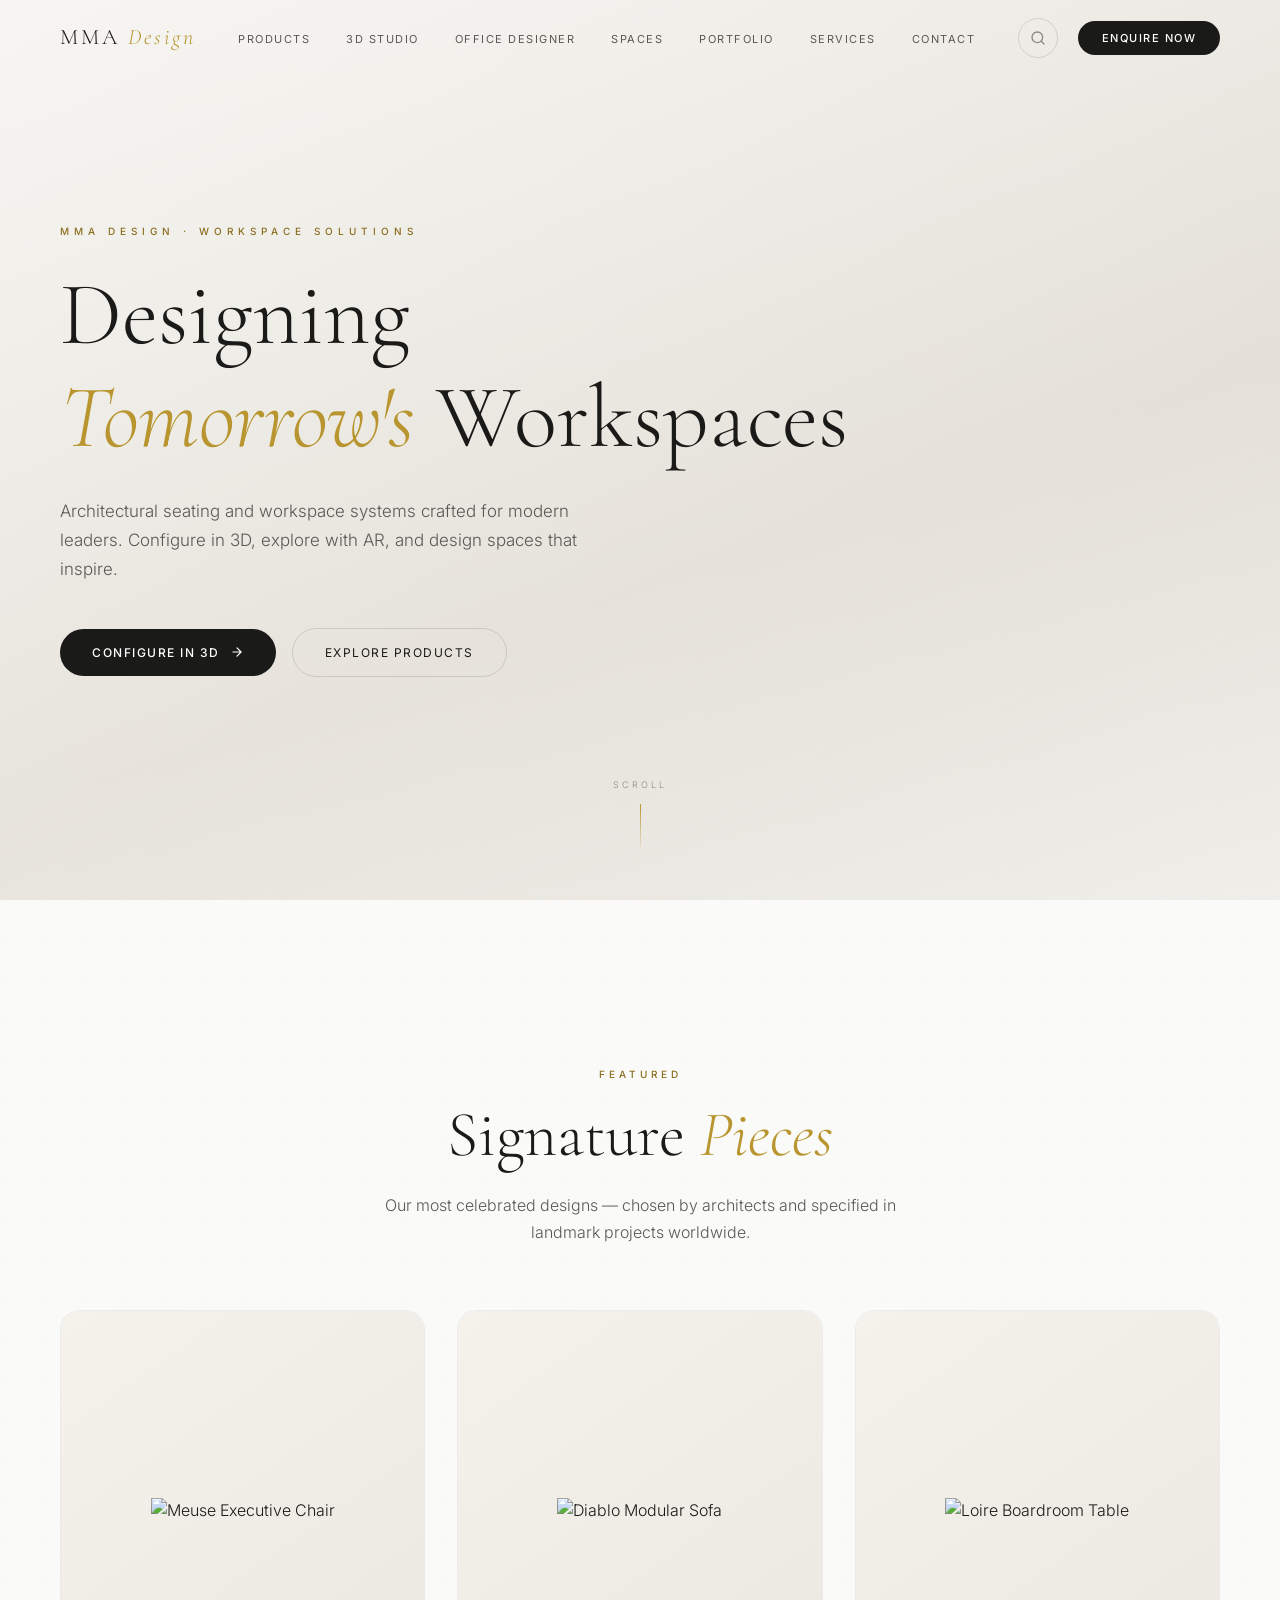
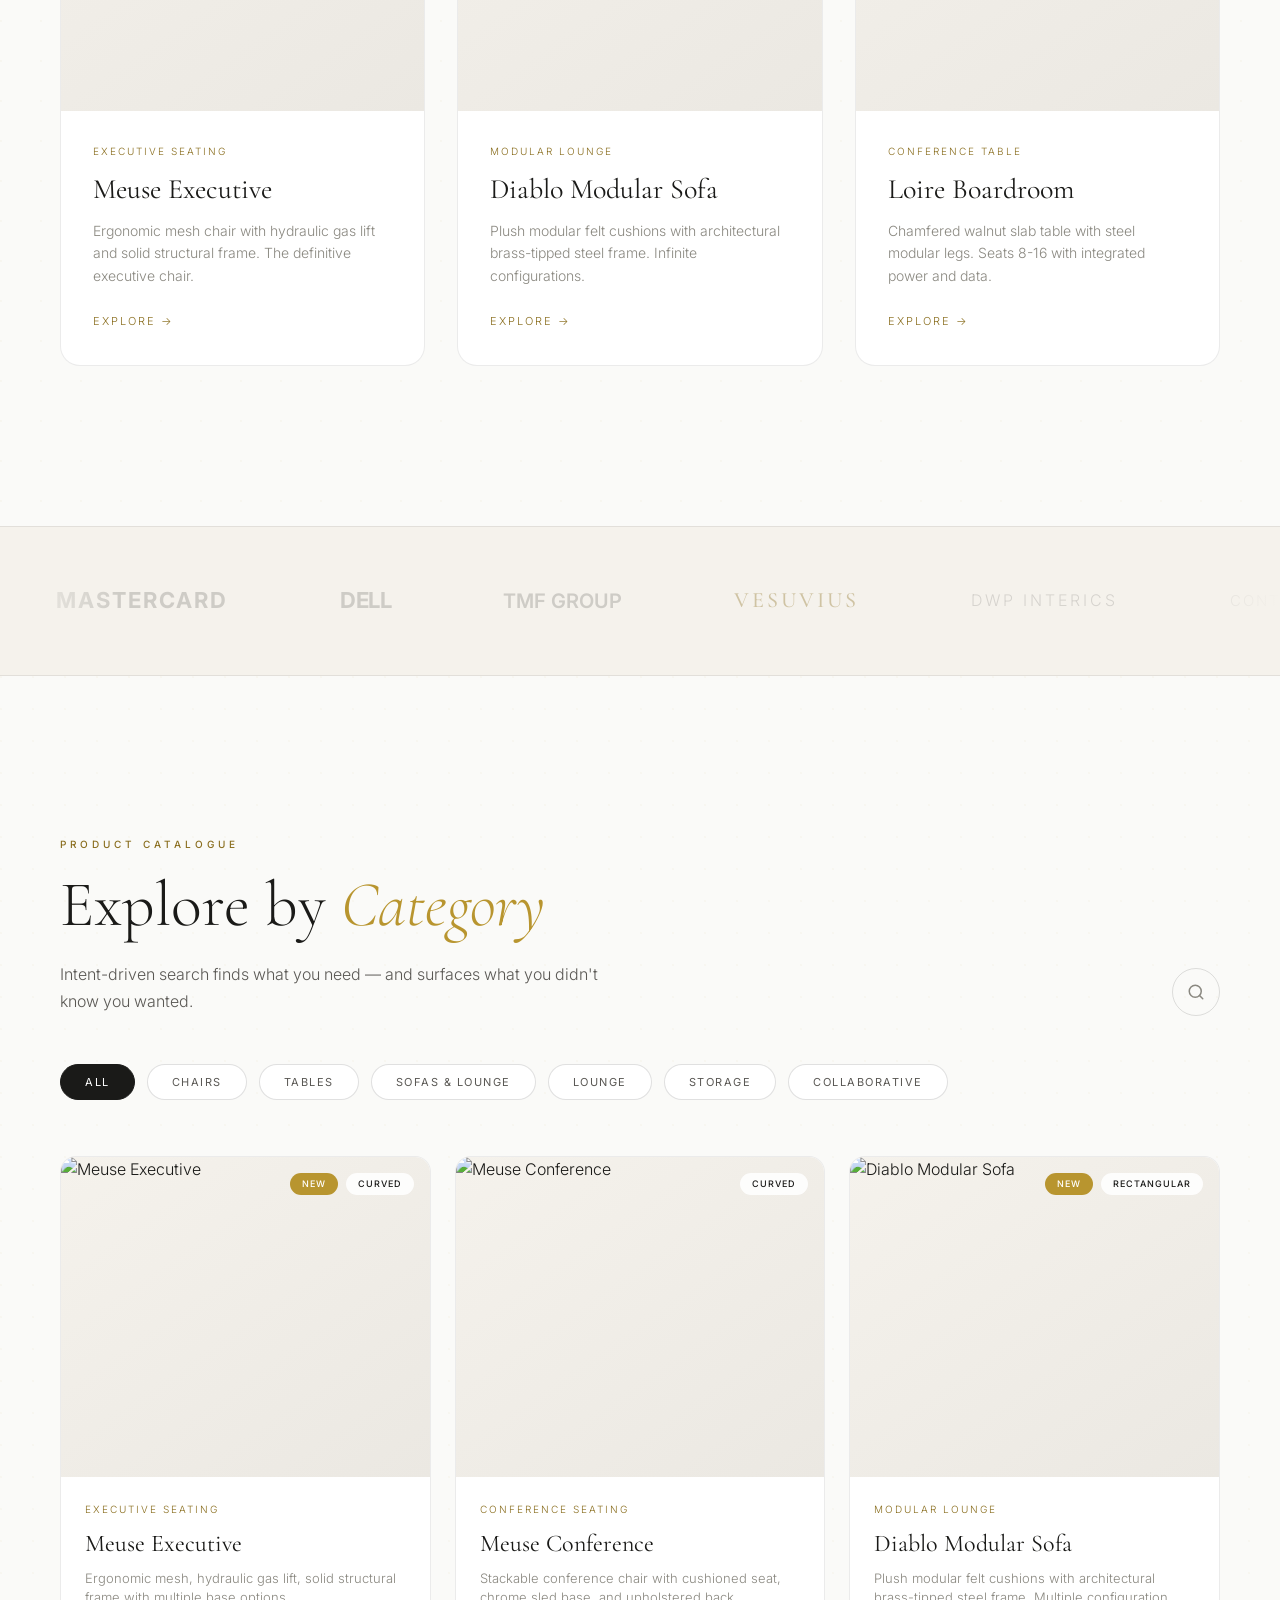
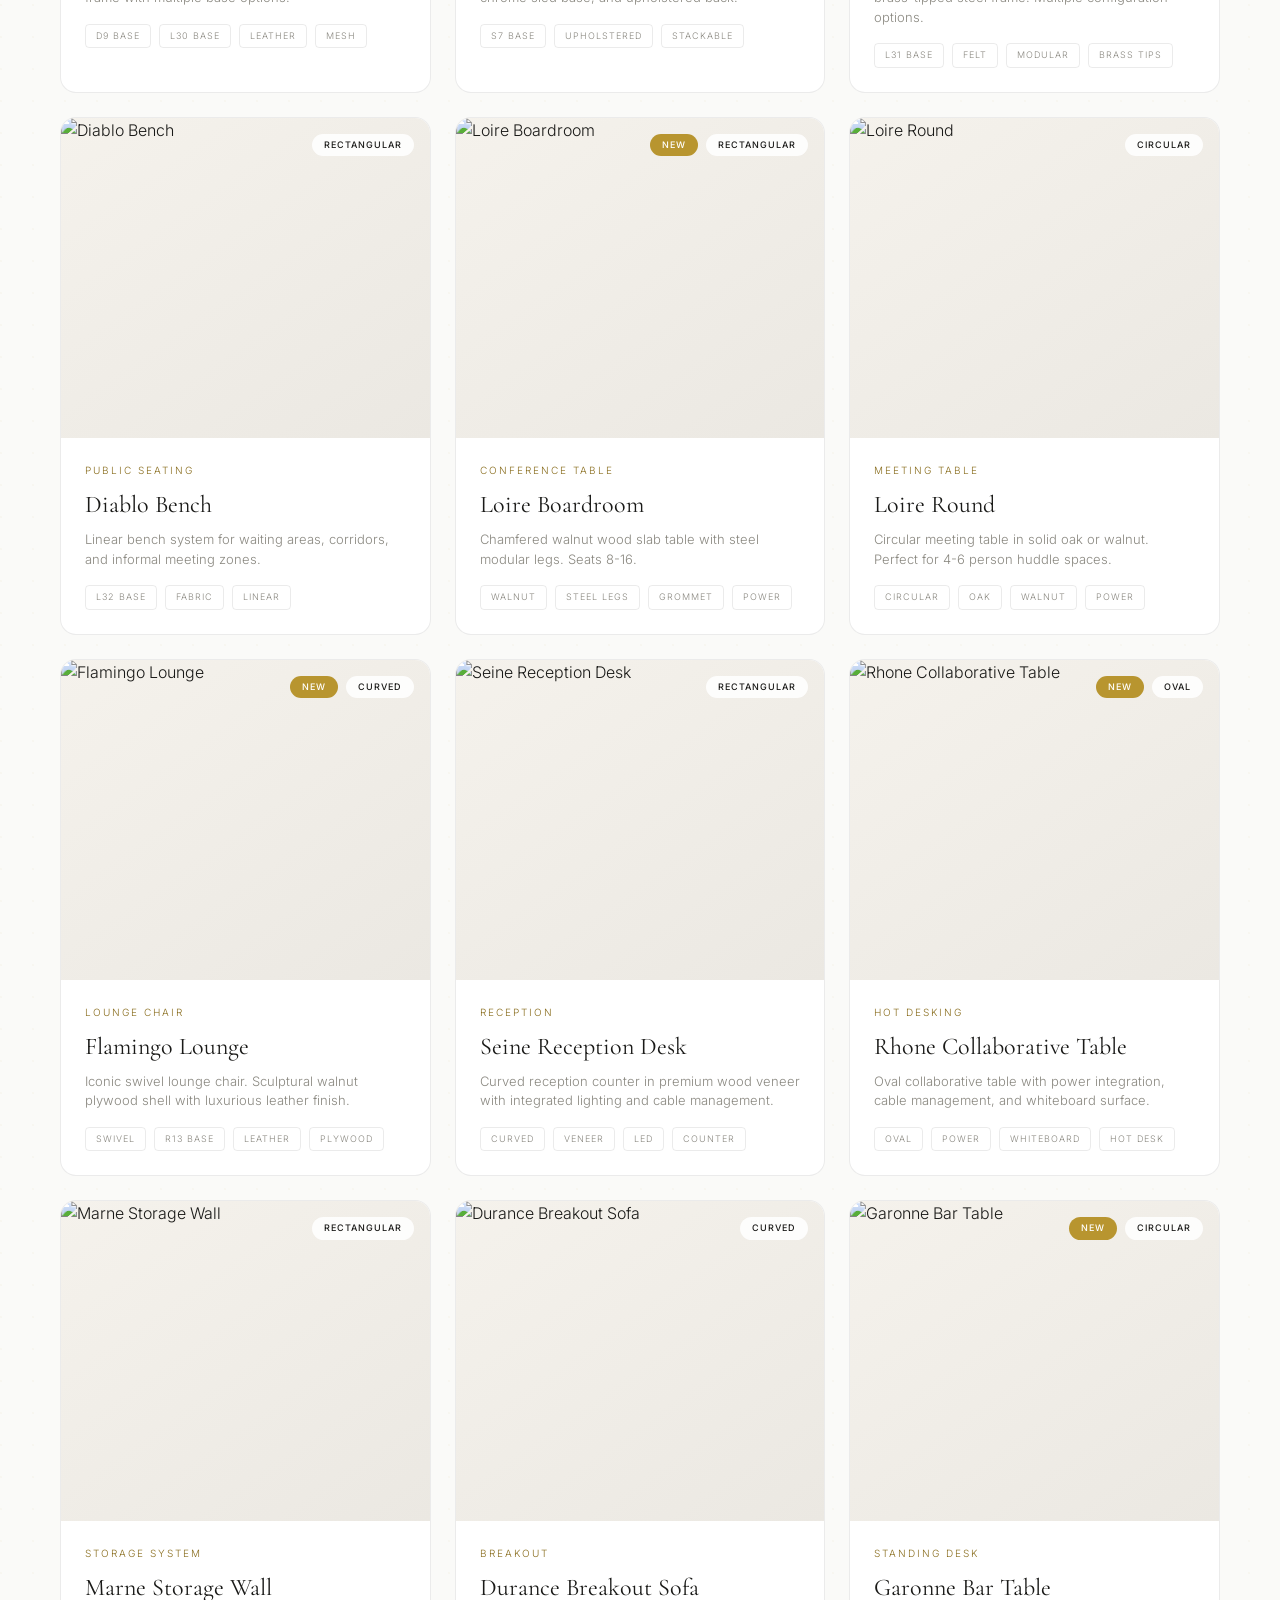
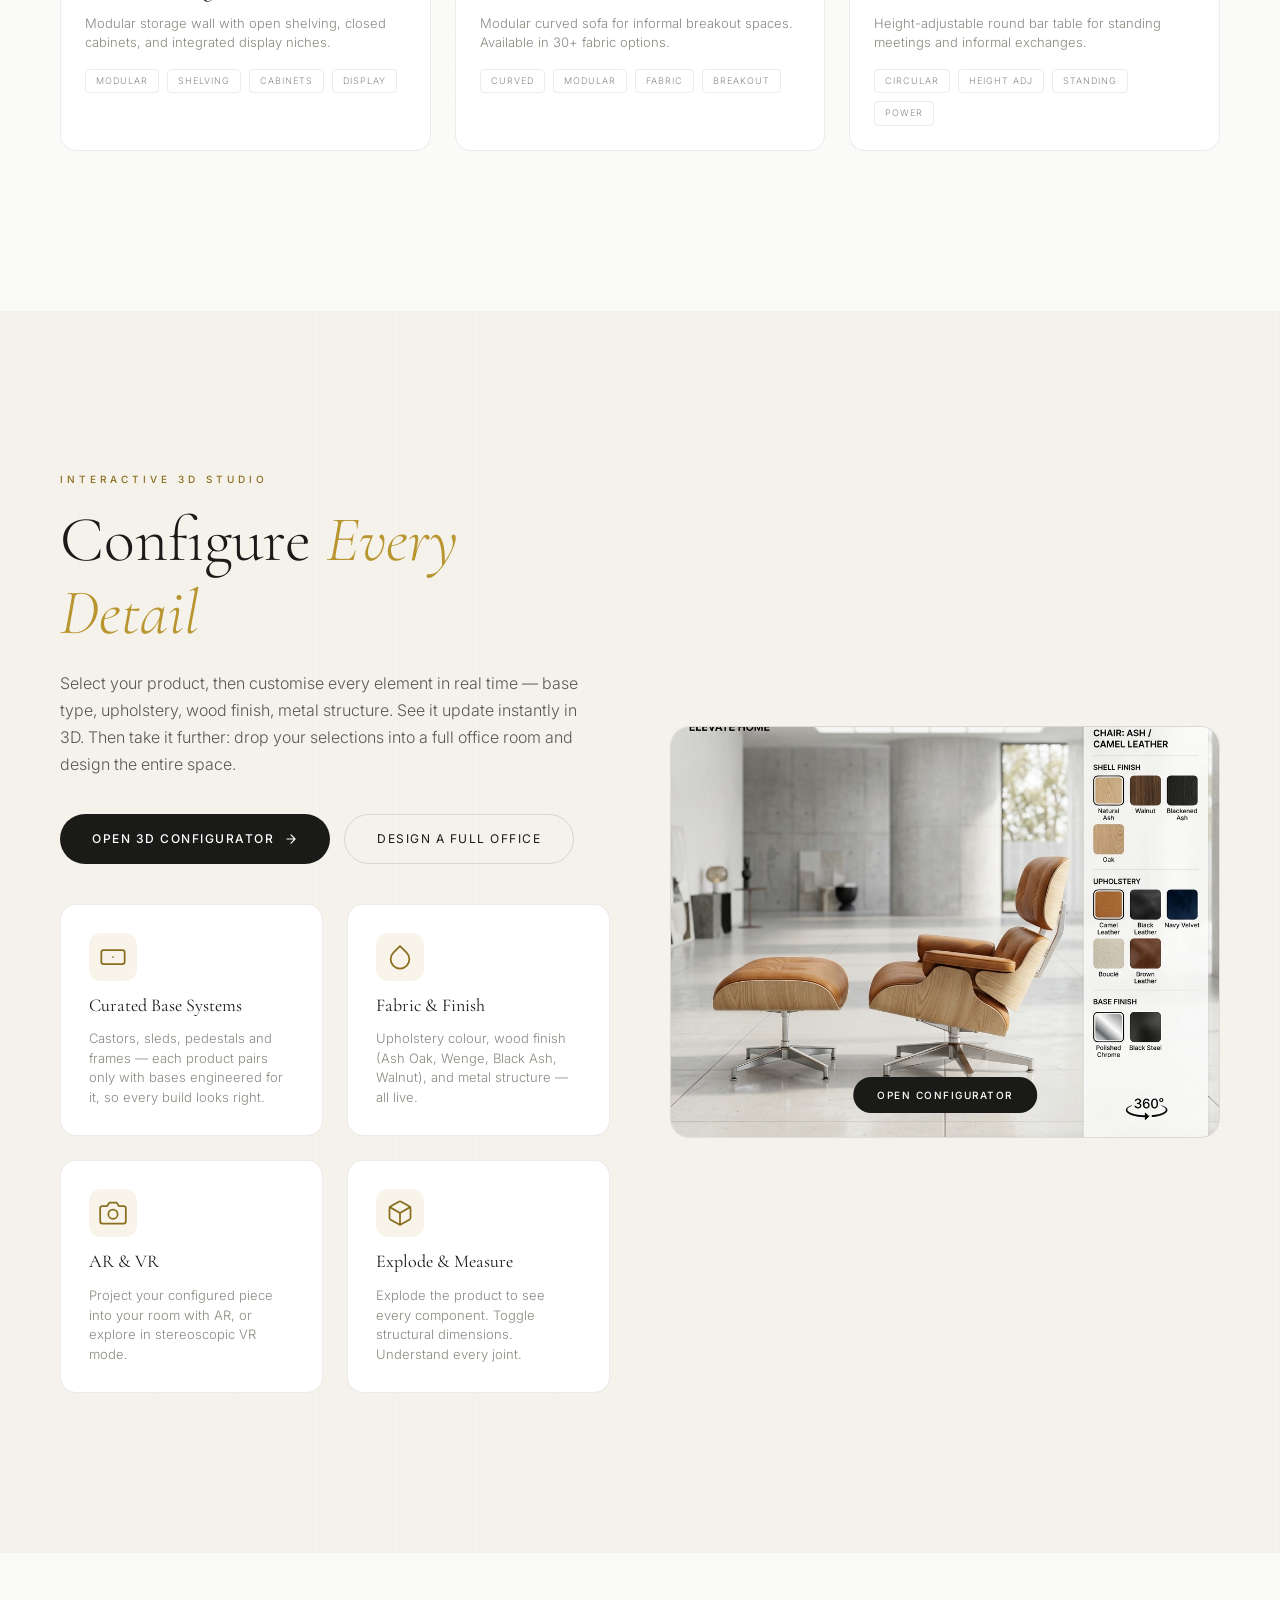
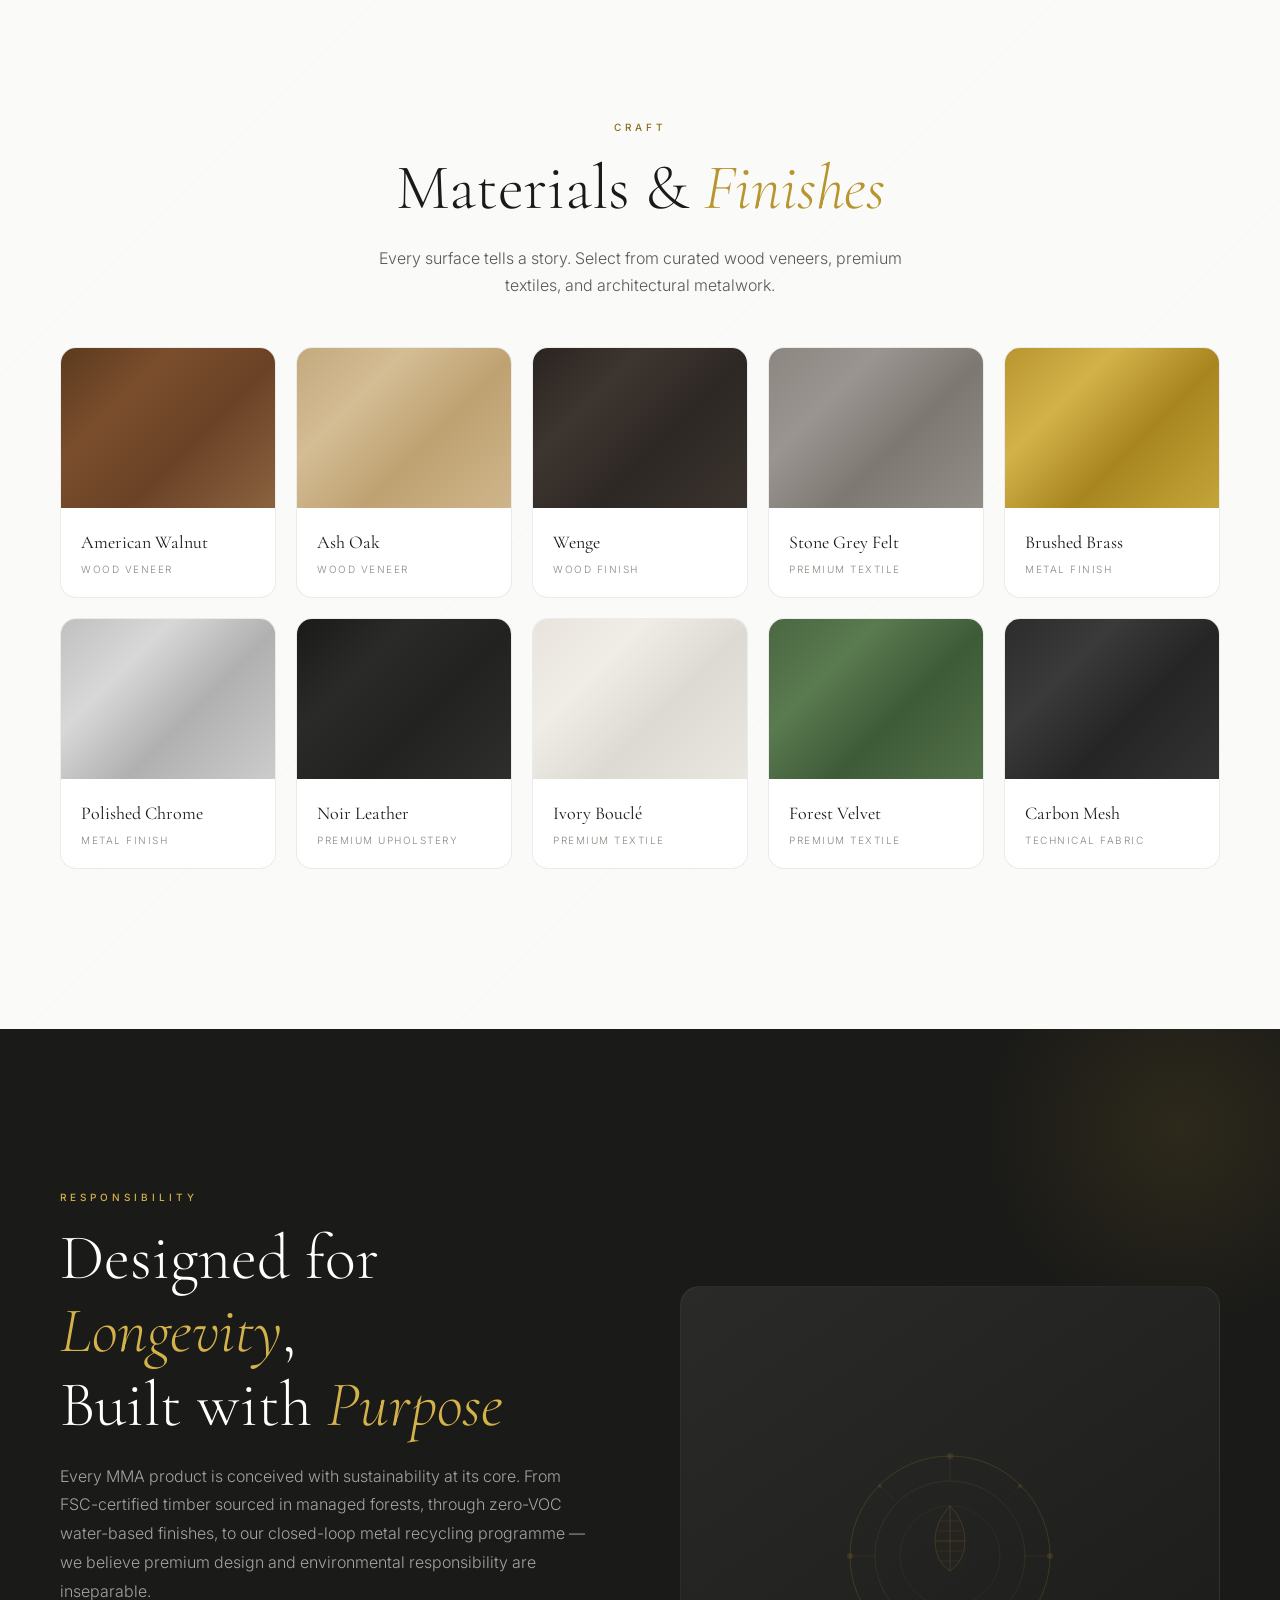
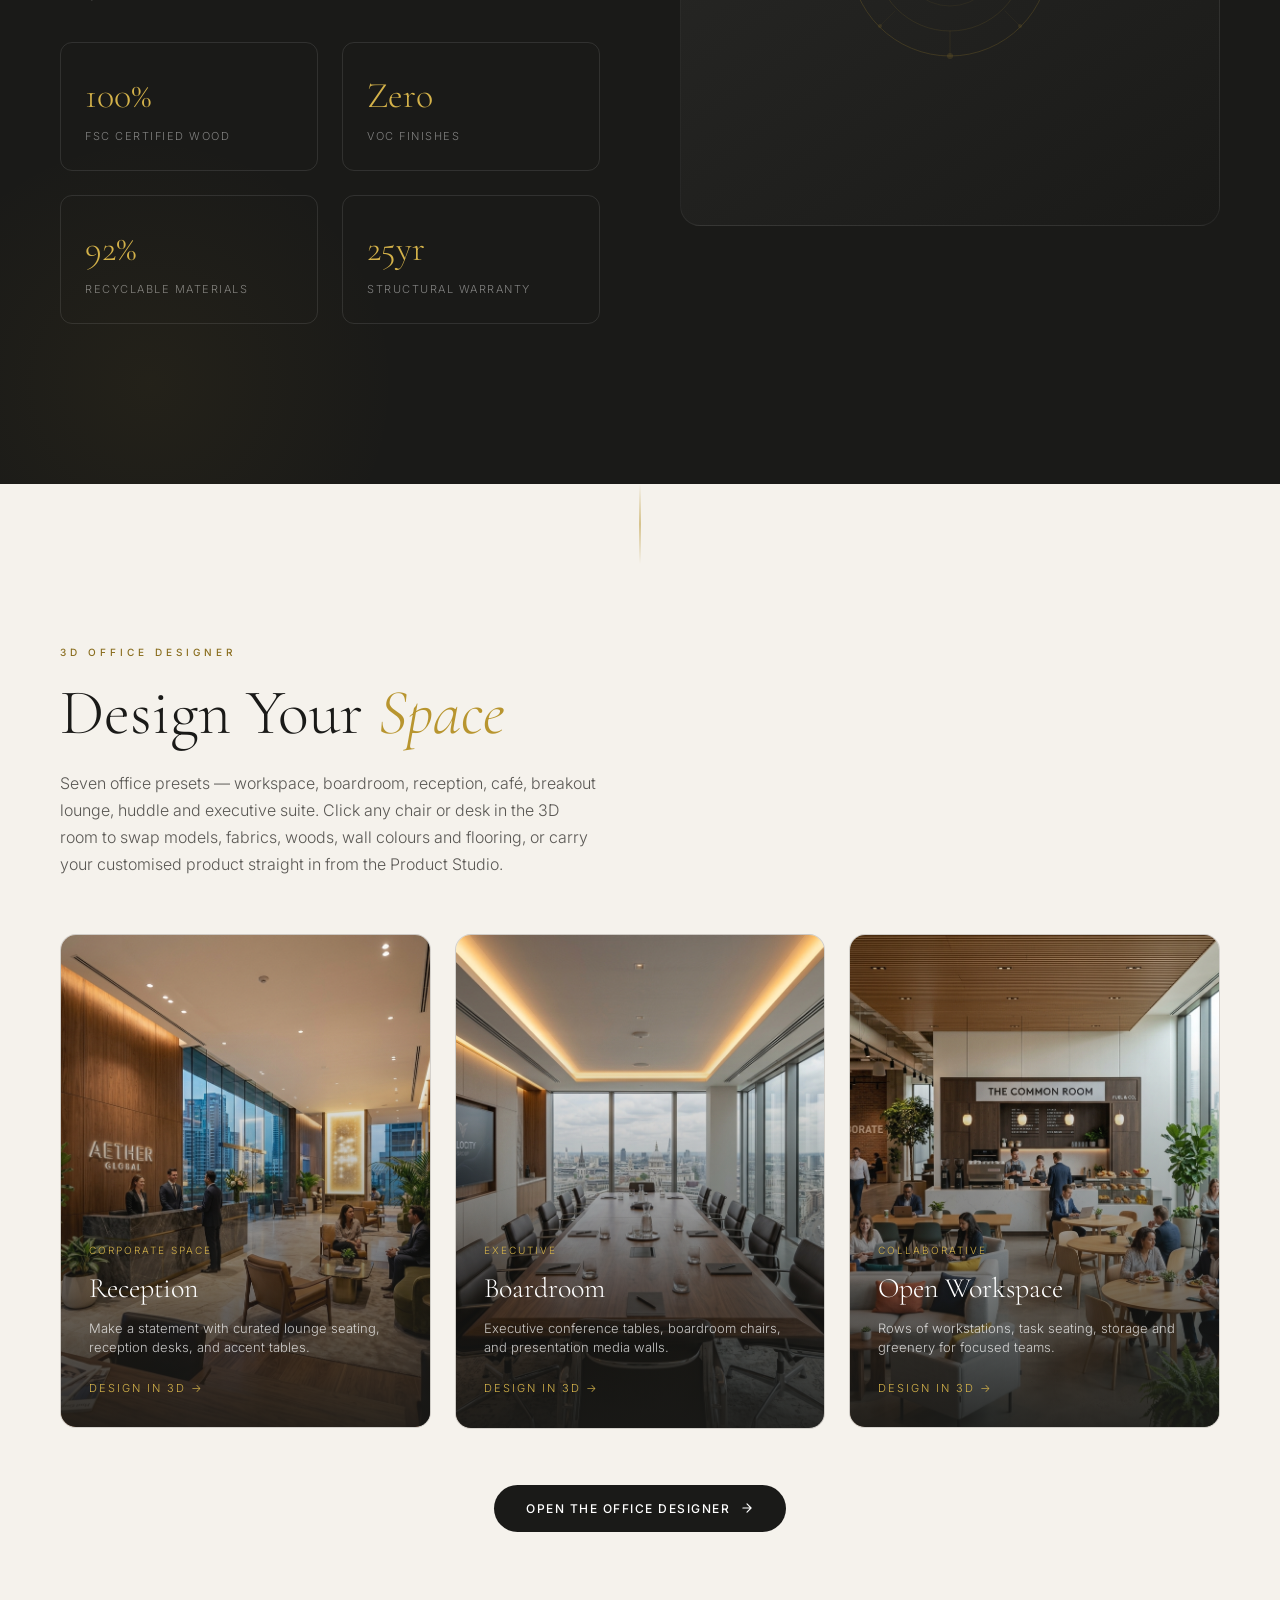
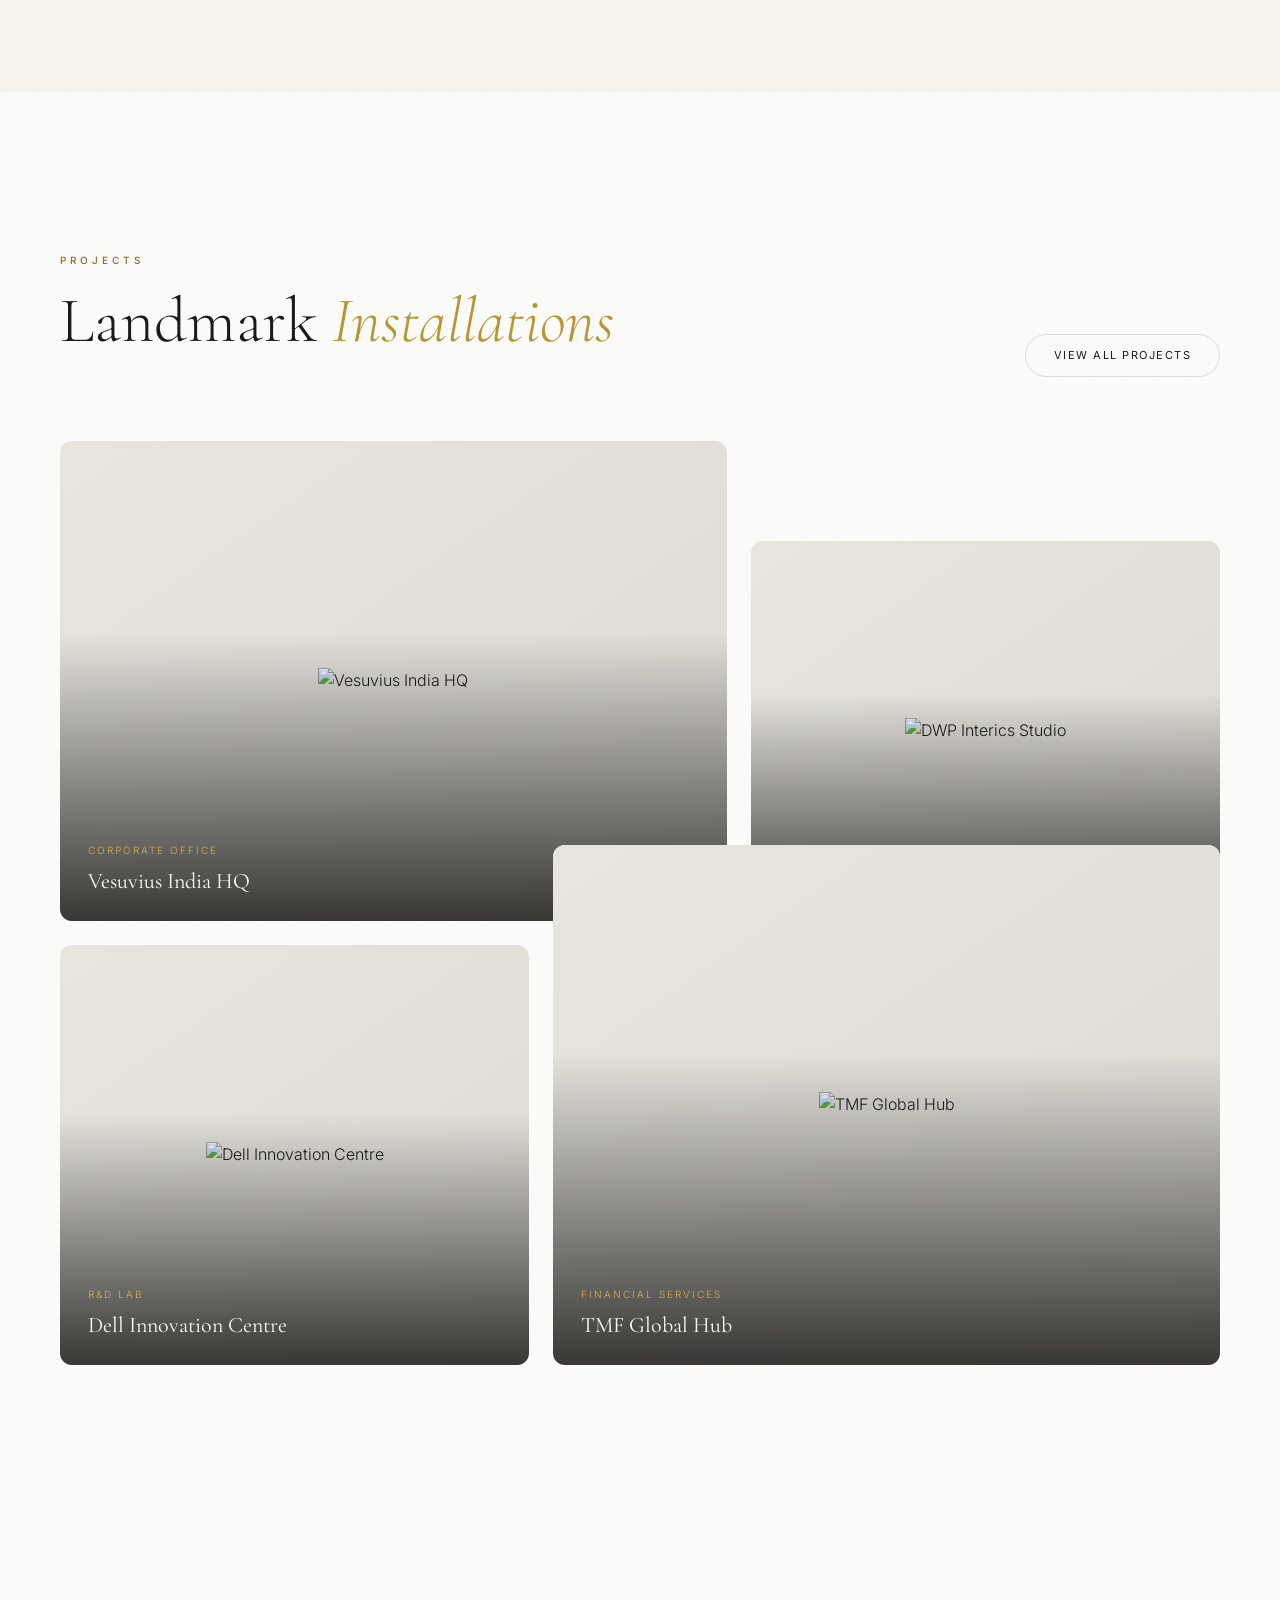
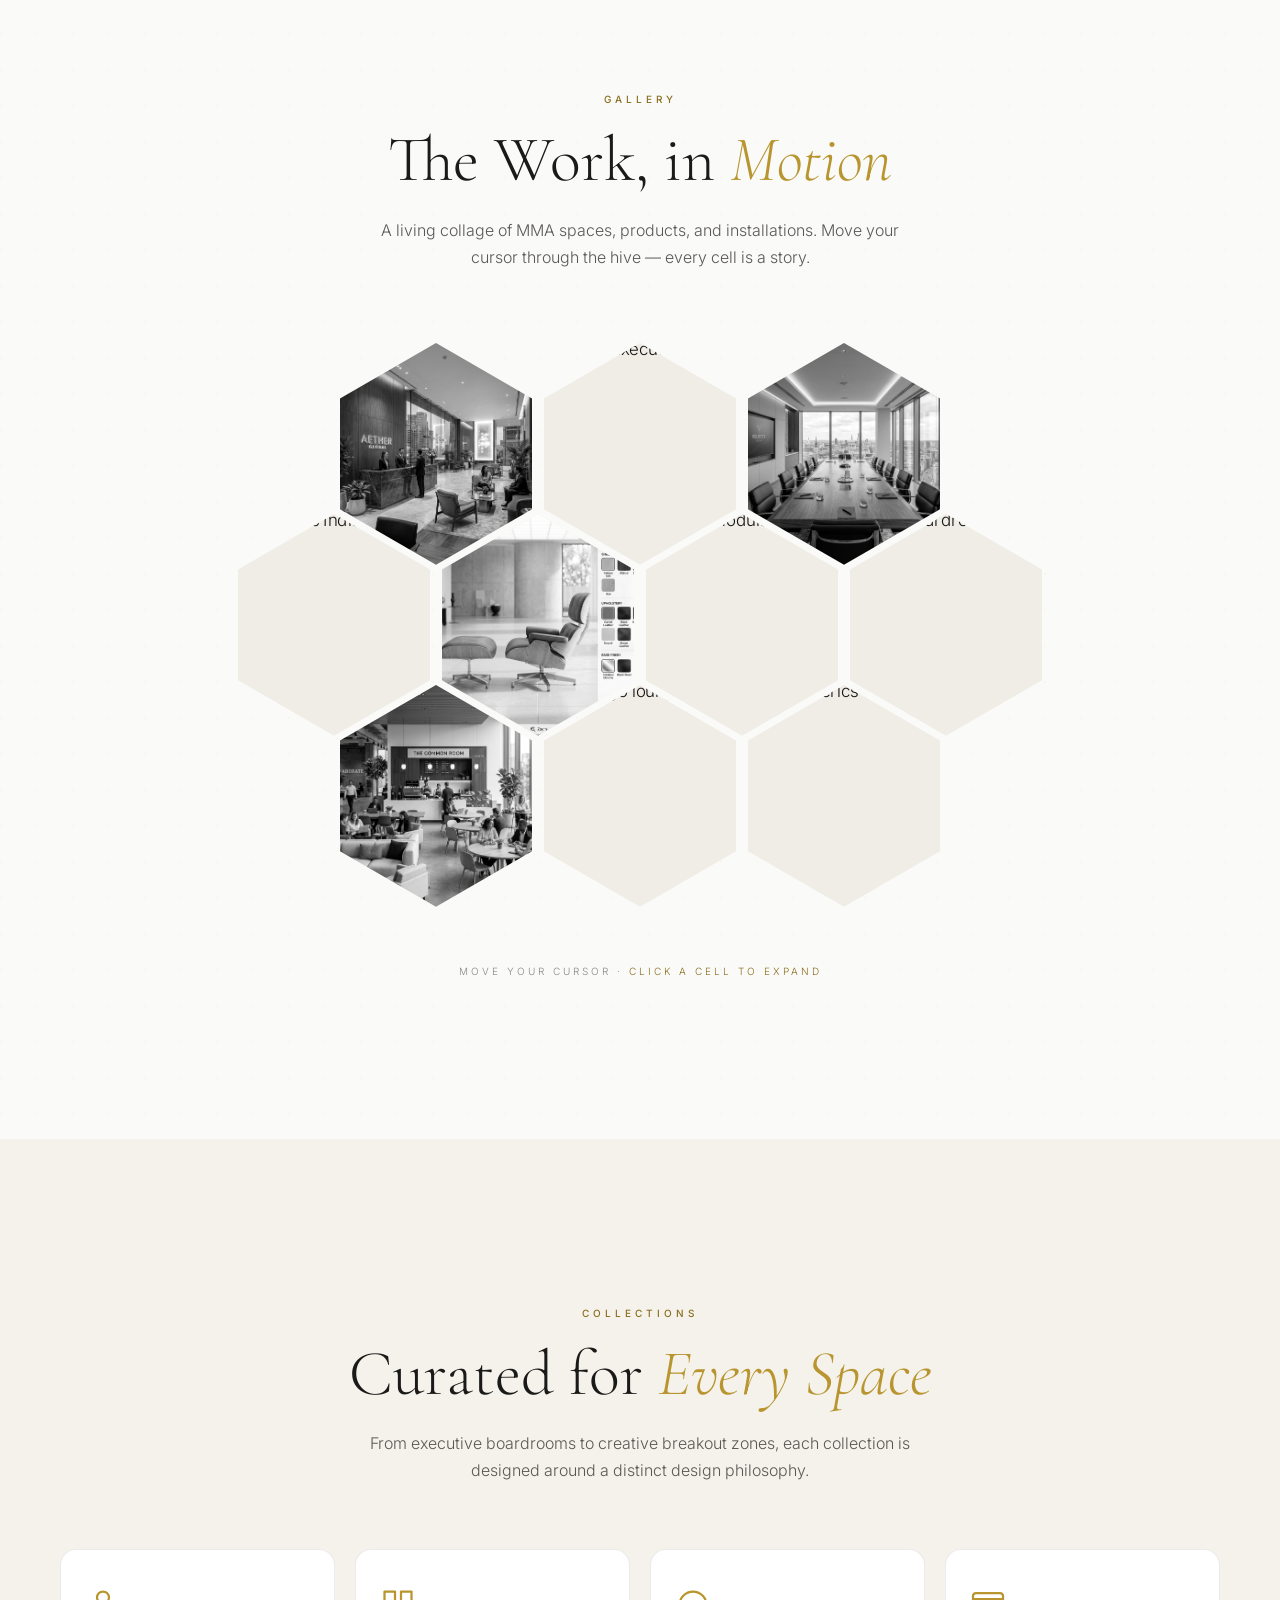
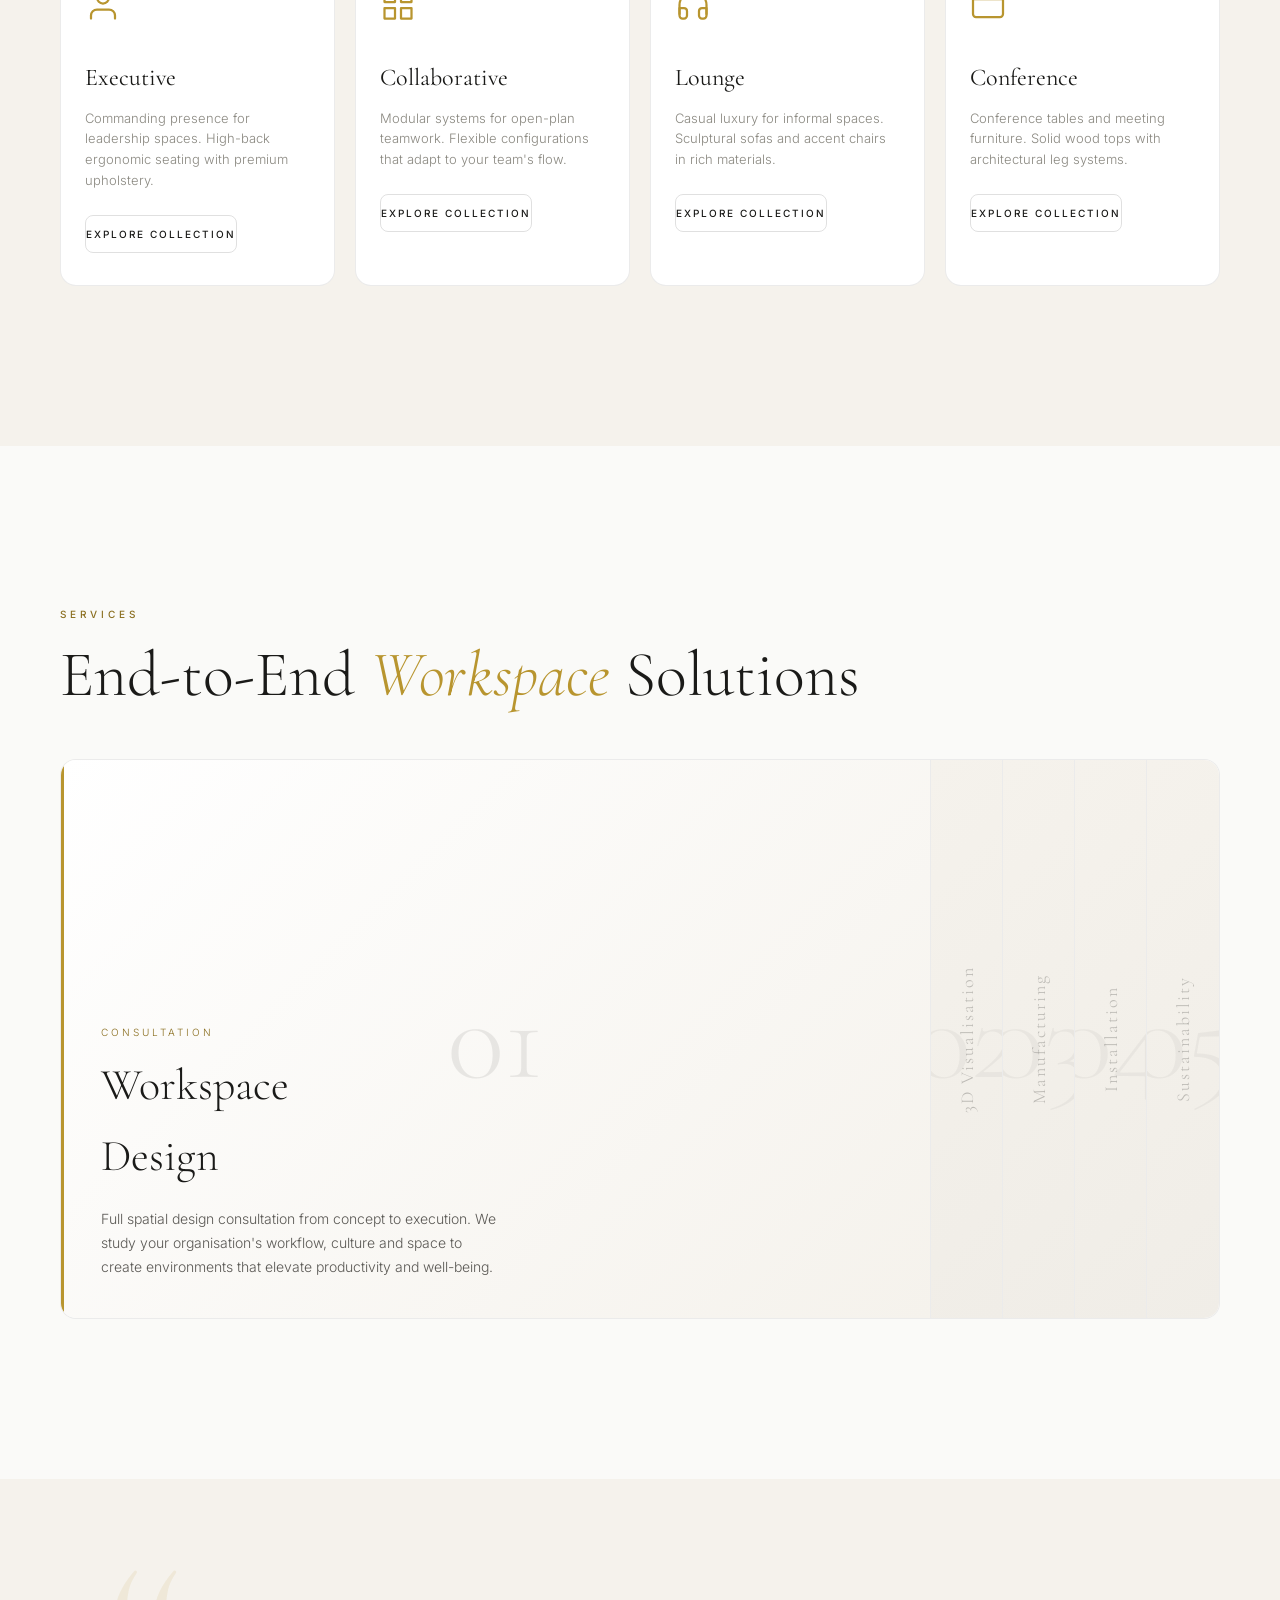
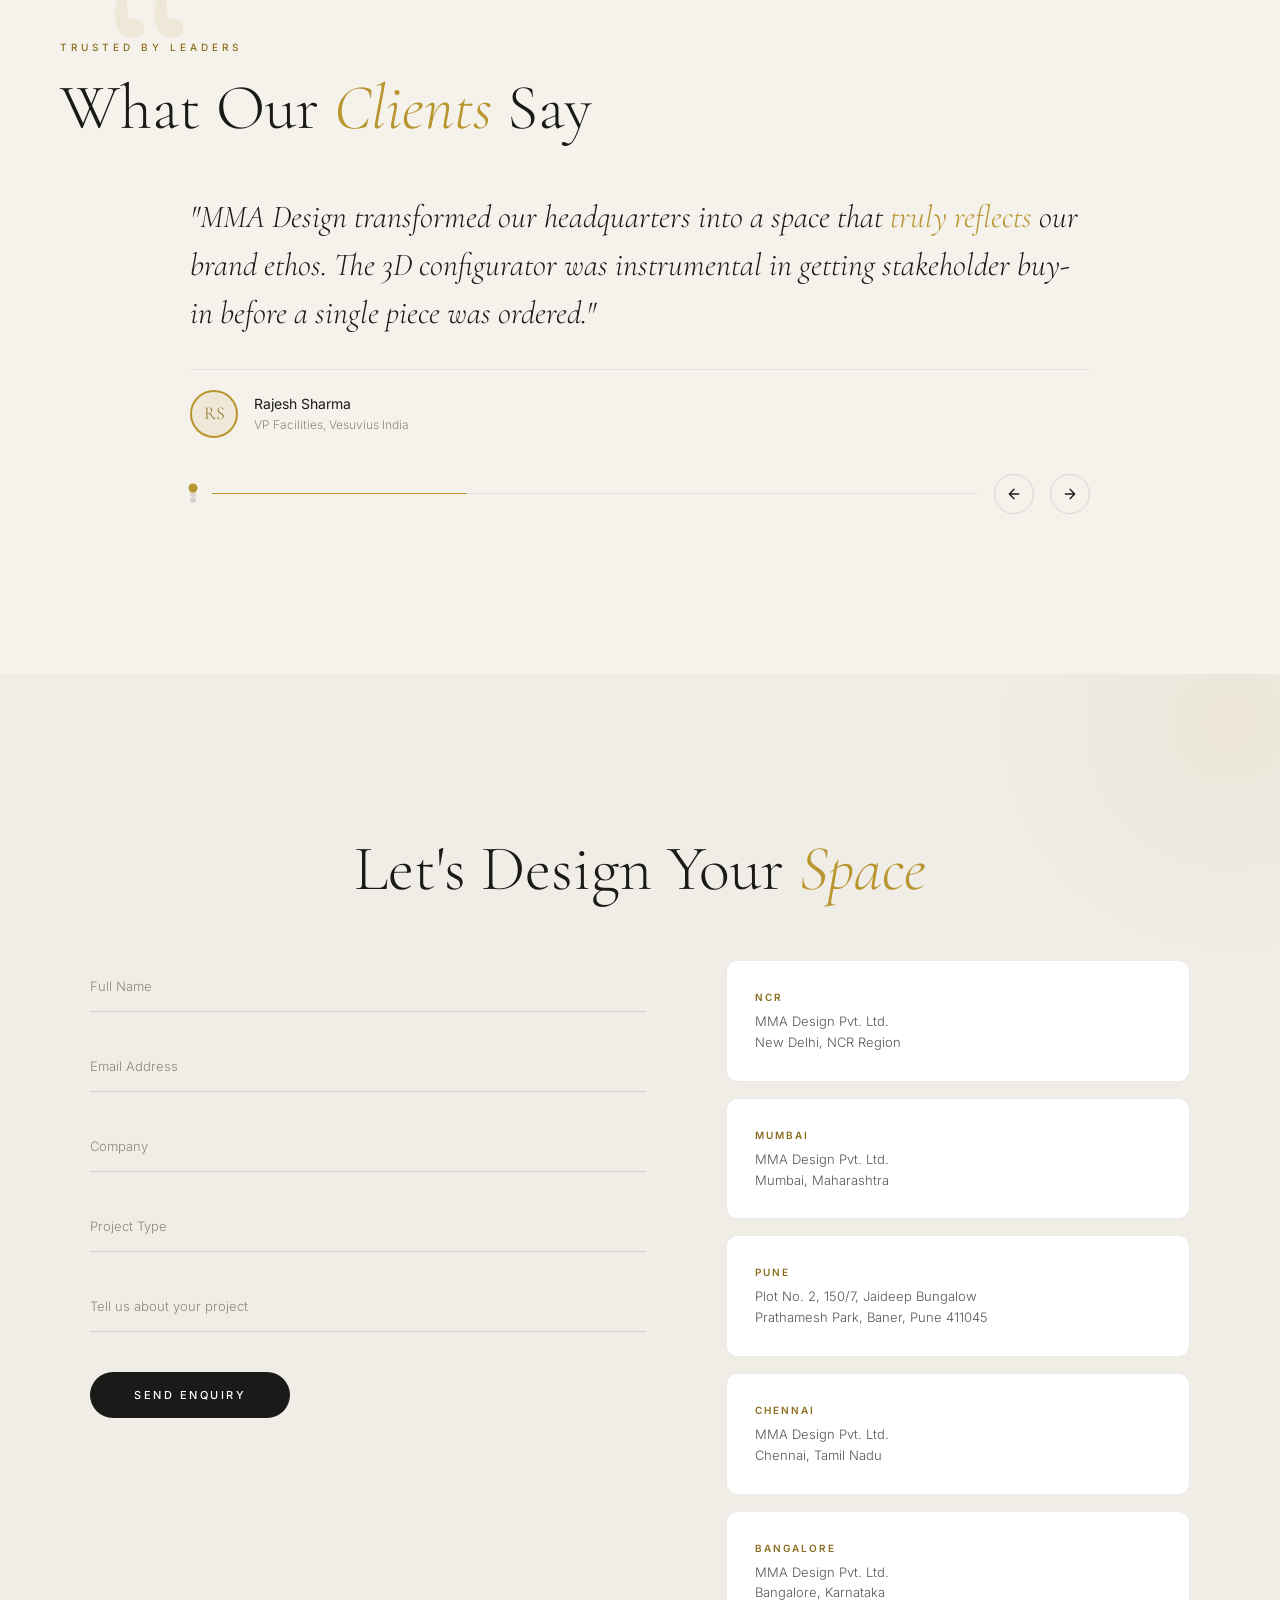
==== commit 6c3f0587: "feat: studio-to-office product handoff, premium chair assets, three new office presets - Product Stu" ====
--- a/index.html
+++ b/index.html
@@ -625,8 +625,8 @@
           <span class="config-feature-icon">
             <svg width="28" height="28" viewBox="0 0 24 24" fill="none" stroke="currentColor" stroke-width="1.5" stroke-linecap="round" stroke-linejoin="round"><rect x="2" y="6" width="20" height="12" rx="2"/><path d="M12 12h.01"/></svg>
           </span>
-          <h4>9 Base Options</h4>
-          <p>D9, L14, L21, L30, L31, L32, R13, R7, S7 — legs, bases, and frames for every context.</p>
+          <h4>Curated Base Systems</h4>
+          <p>Castors, sleds, pedestals and frames — each product pairs only with bases engineered for it, so every build looks right.</p>
         </div>
         <div class="config-feature">
           <span class="config-feature-icon">
@@ -773,7 +773,7 @@
   <div class="reveal">
     <div class="section-eyebrow">3D Office Designer</div>
     <h2 class="section-title">Design Your <em>Space</em></h2>
-    <p class="section-desc" style="margin-bottom:56px;">Choose an office preset, then click any chair or desk in the 3D room to swap models, fabrics, woods, wall colours and flooring — and watch your entire office update in real time.</p>
+    <p class="section-desc" style="margin-bottom:56px;">Seven office presets — workspace, boardroom, reception, café, breakout lounge, huddle and executive suite. Click any chair or desk in the 3D room to swap models, fabrics, woods, wall colours and flooring, or carry your customised product straight in from the Product Studio.</p>
   </div>
   <div class="rooms-grid reveal stagger-1">
     <div class="room-card" data-room="reception" onclick="window.location.href='office-designer.html?preset=reception'">
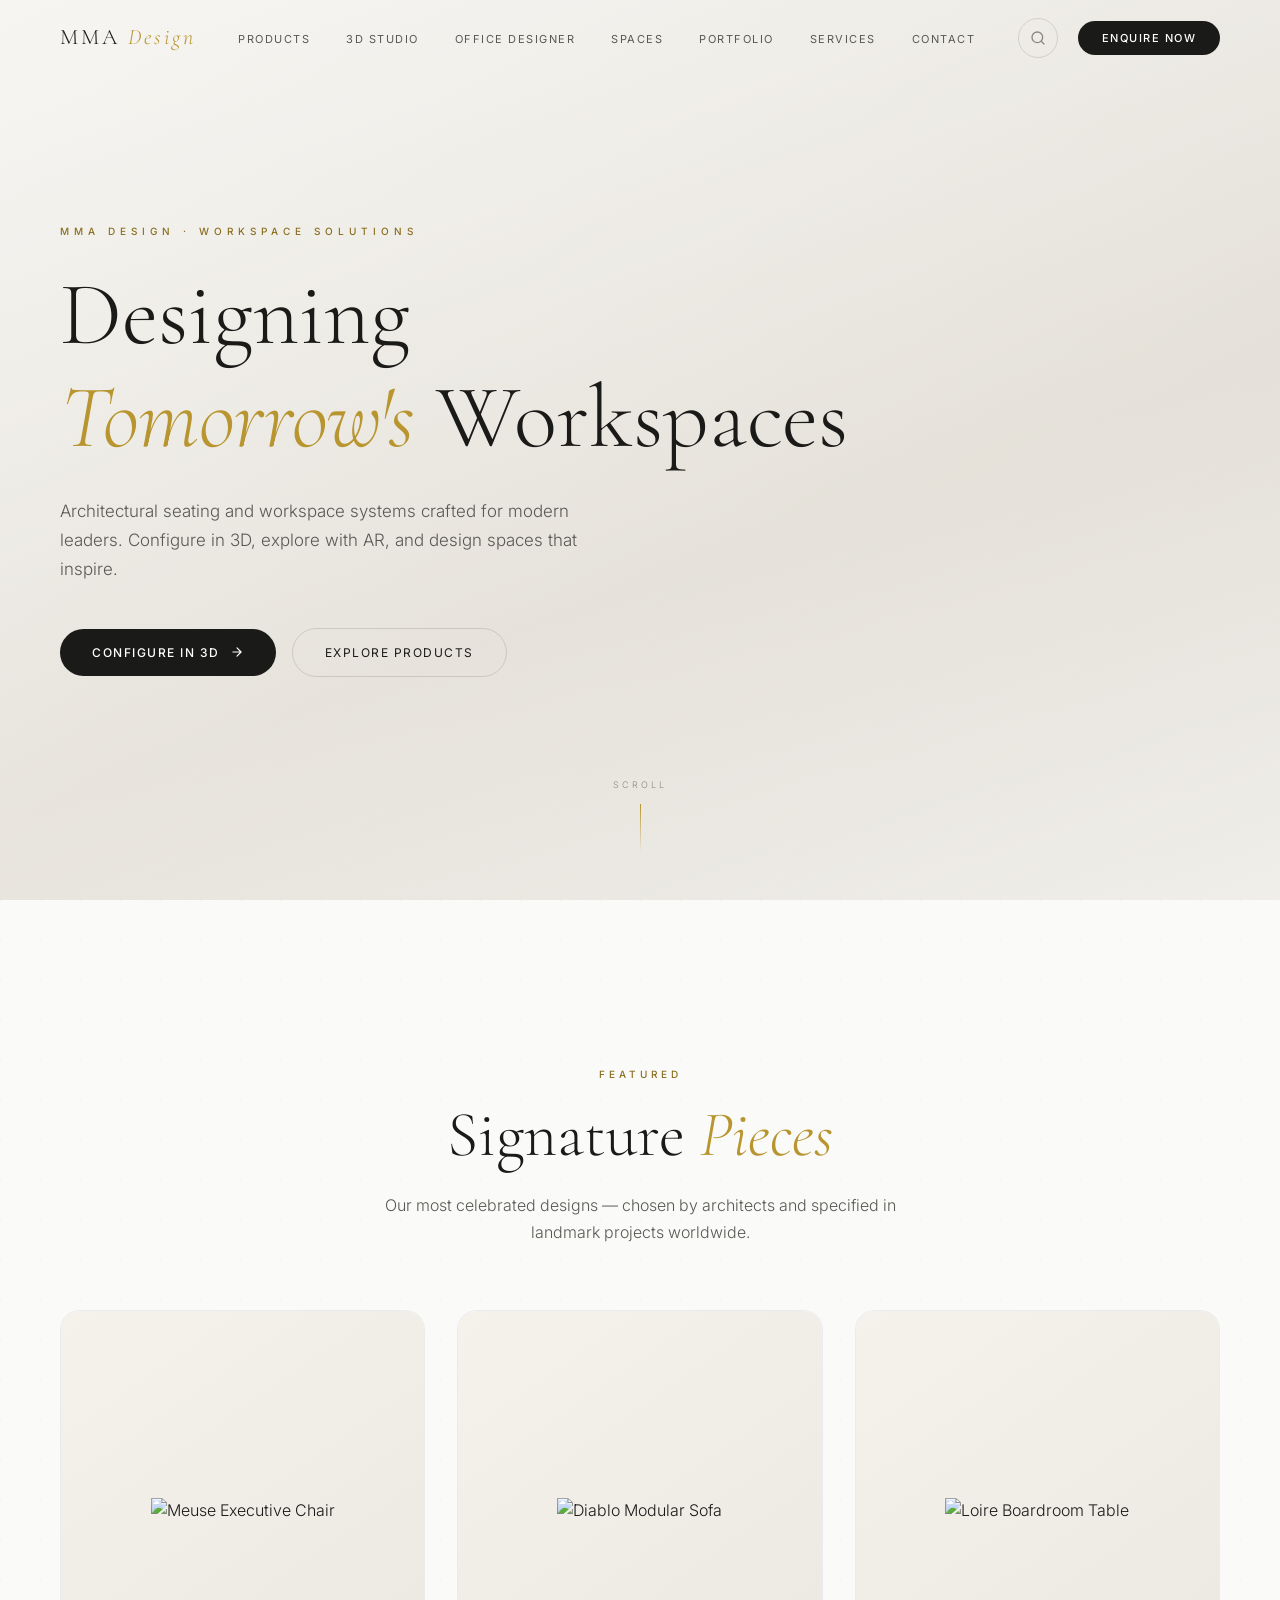
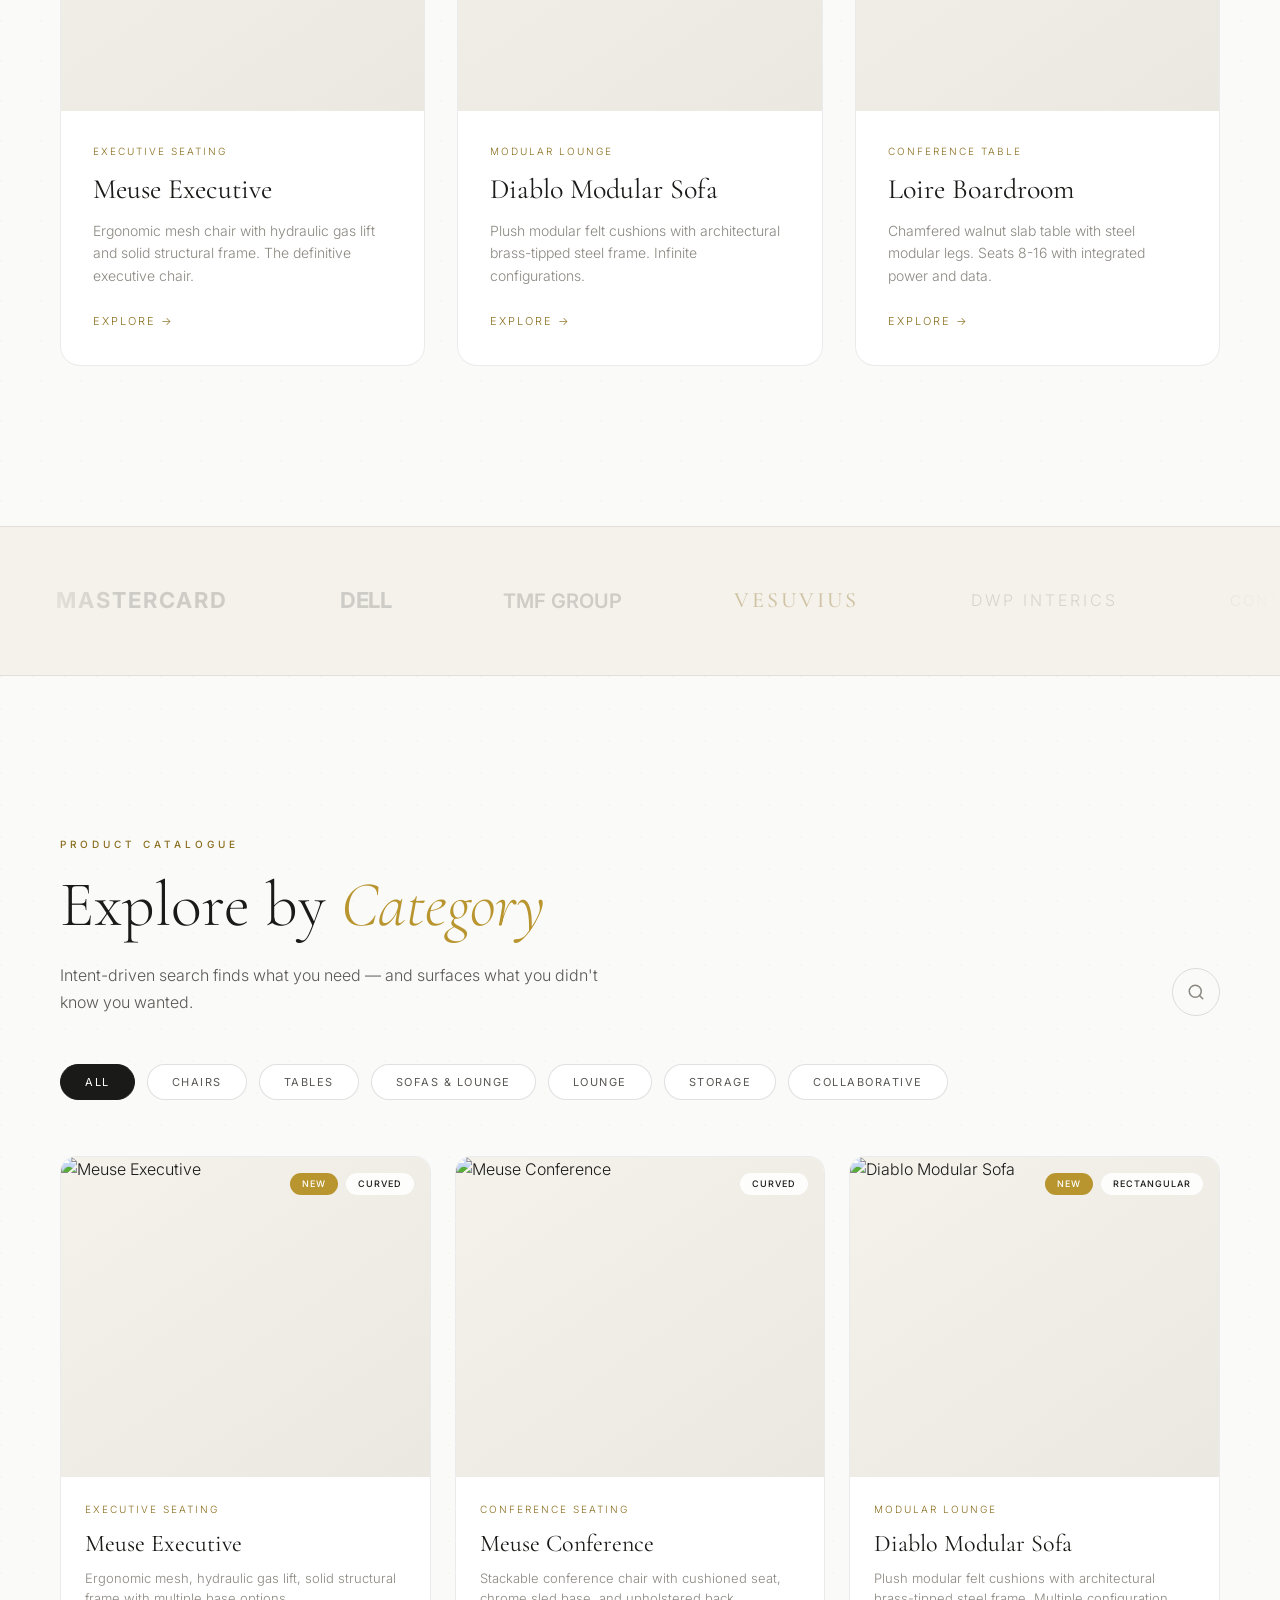
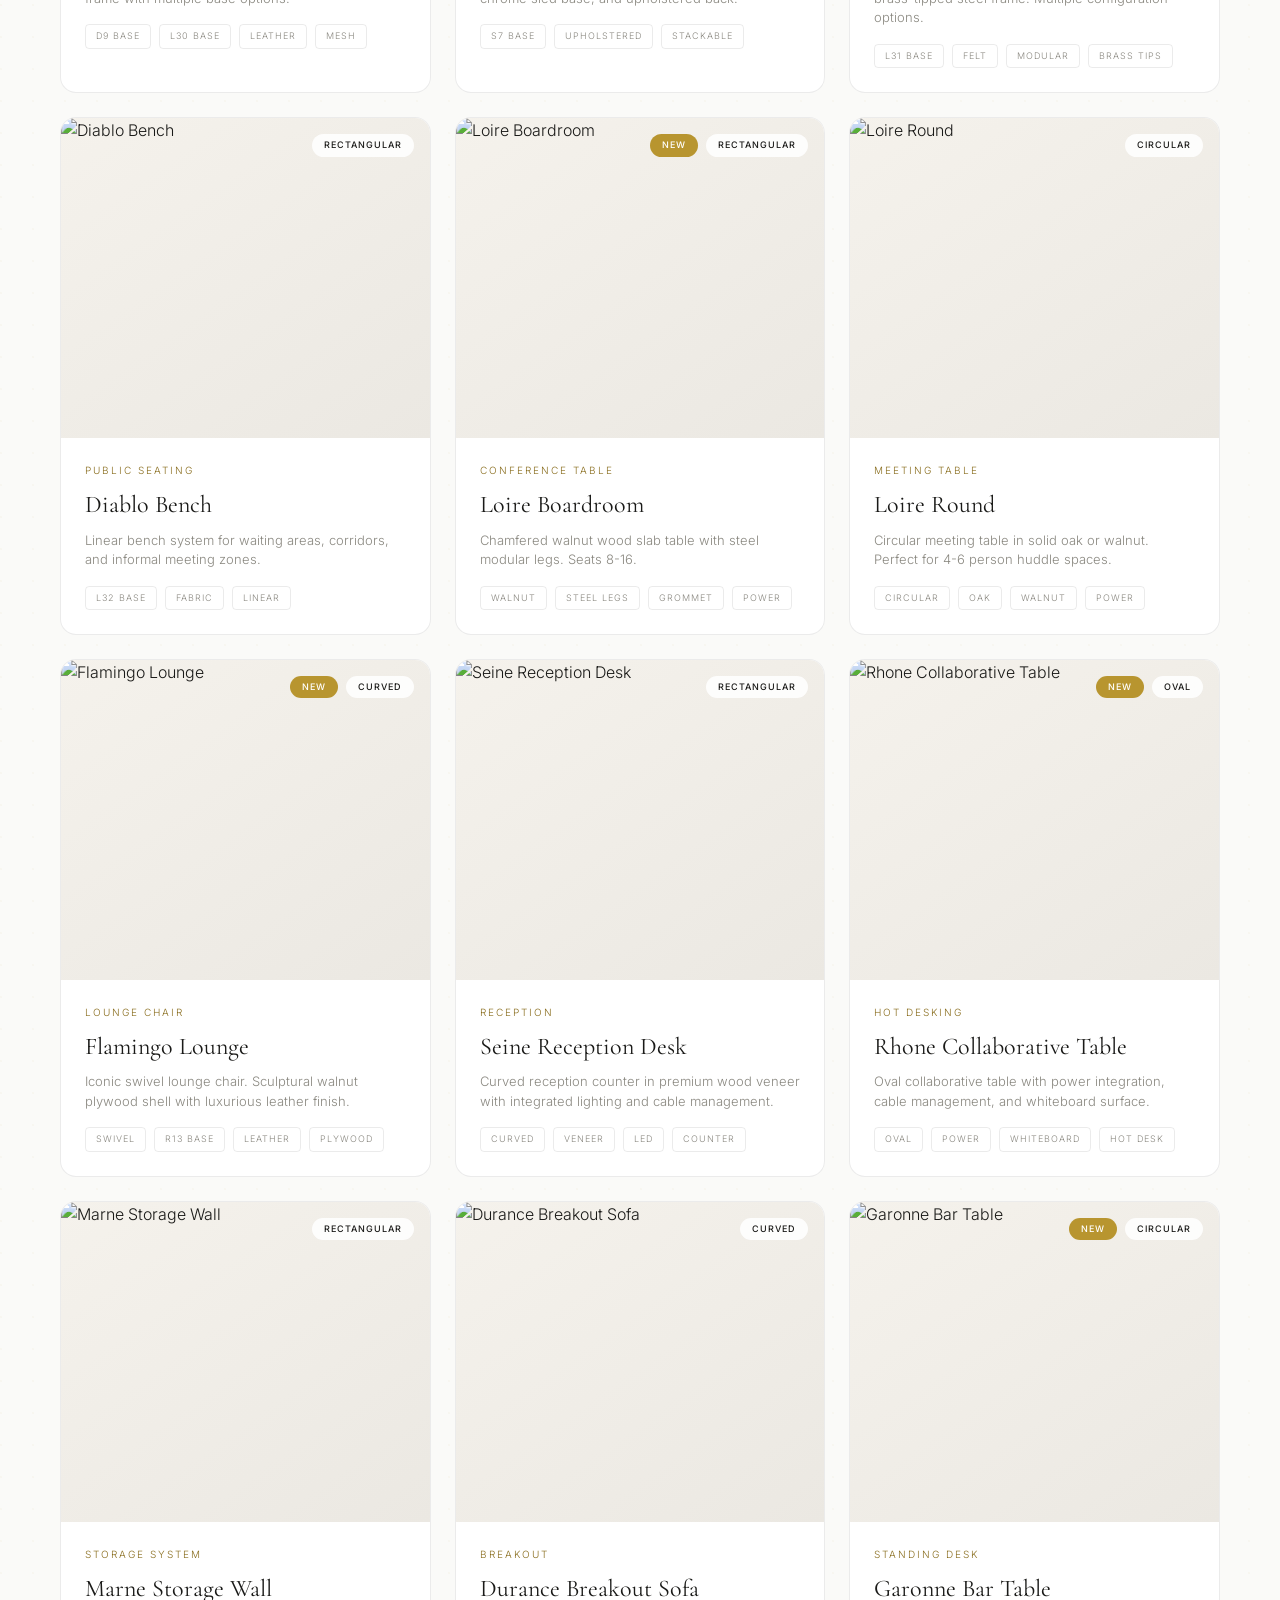
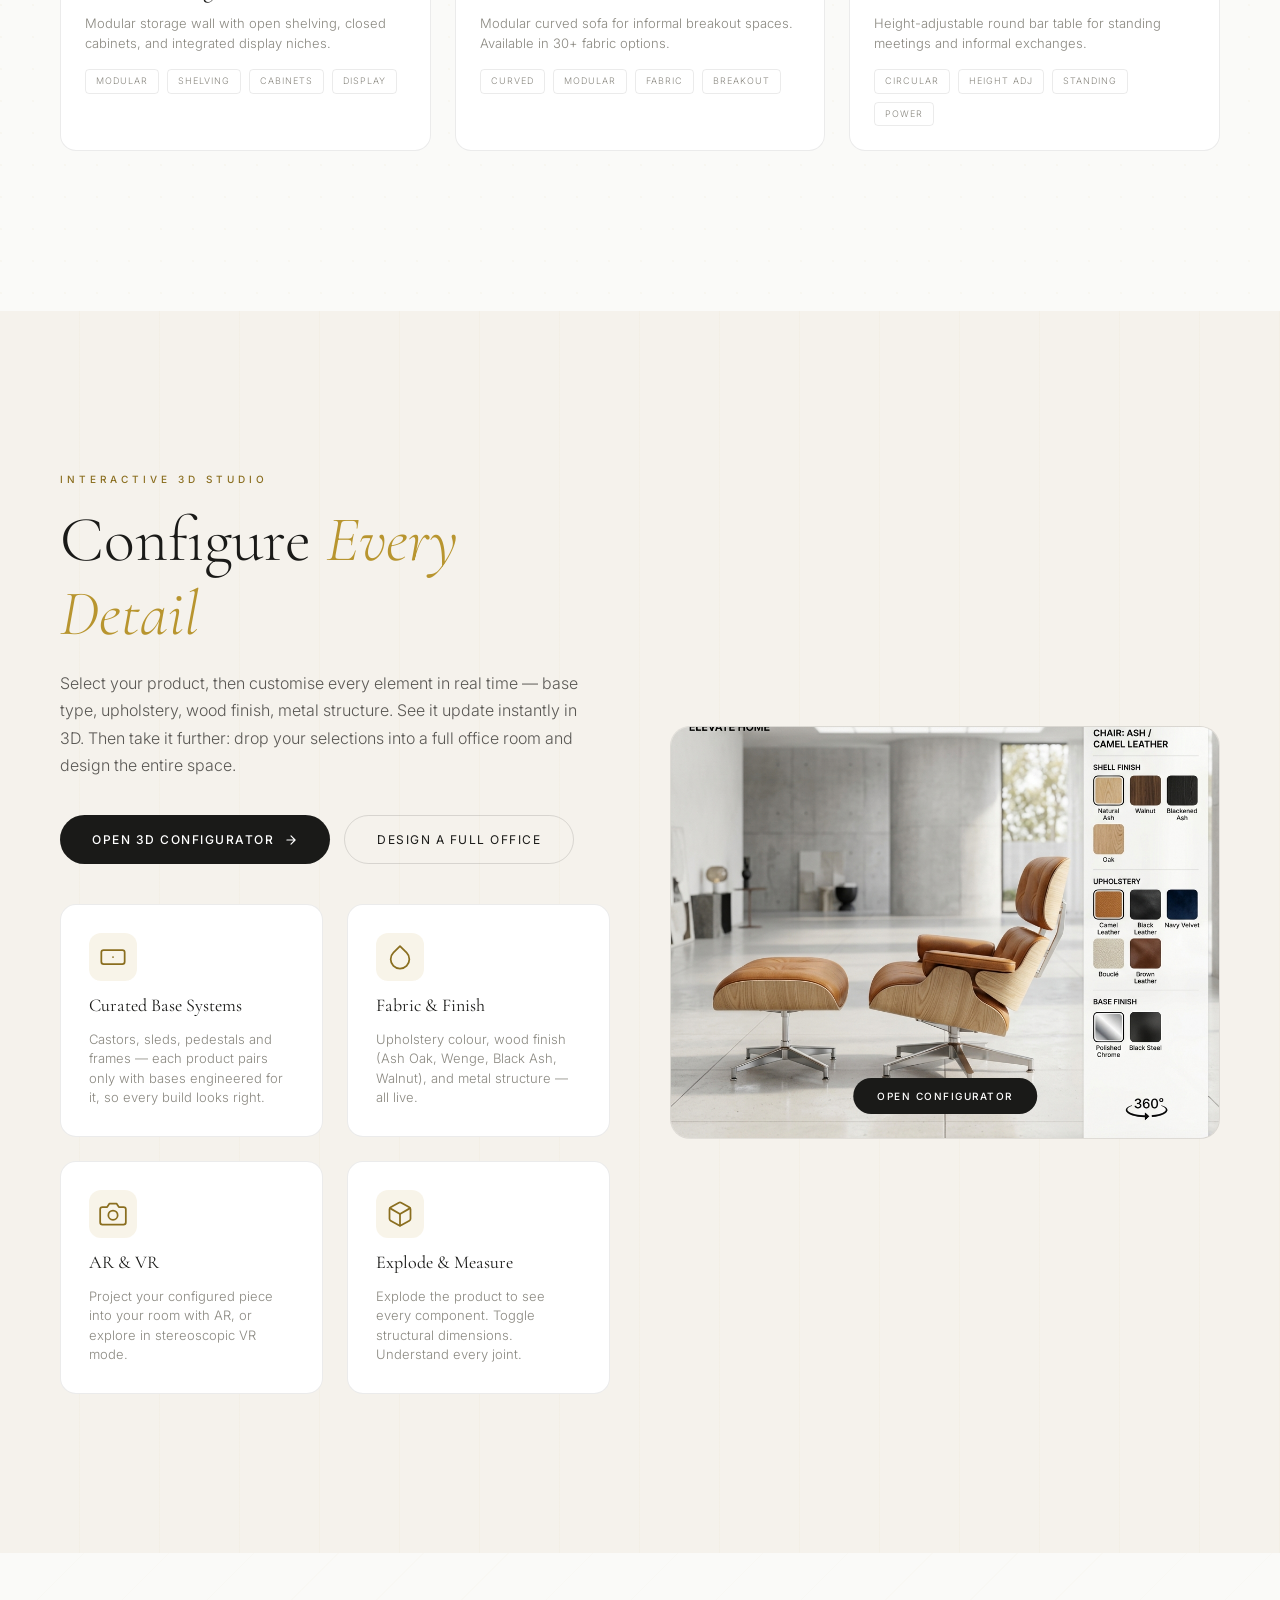
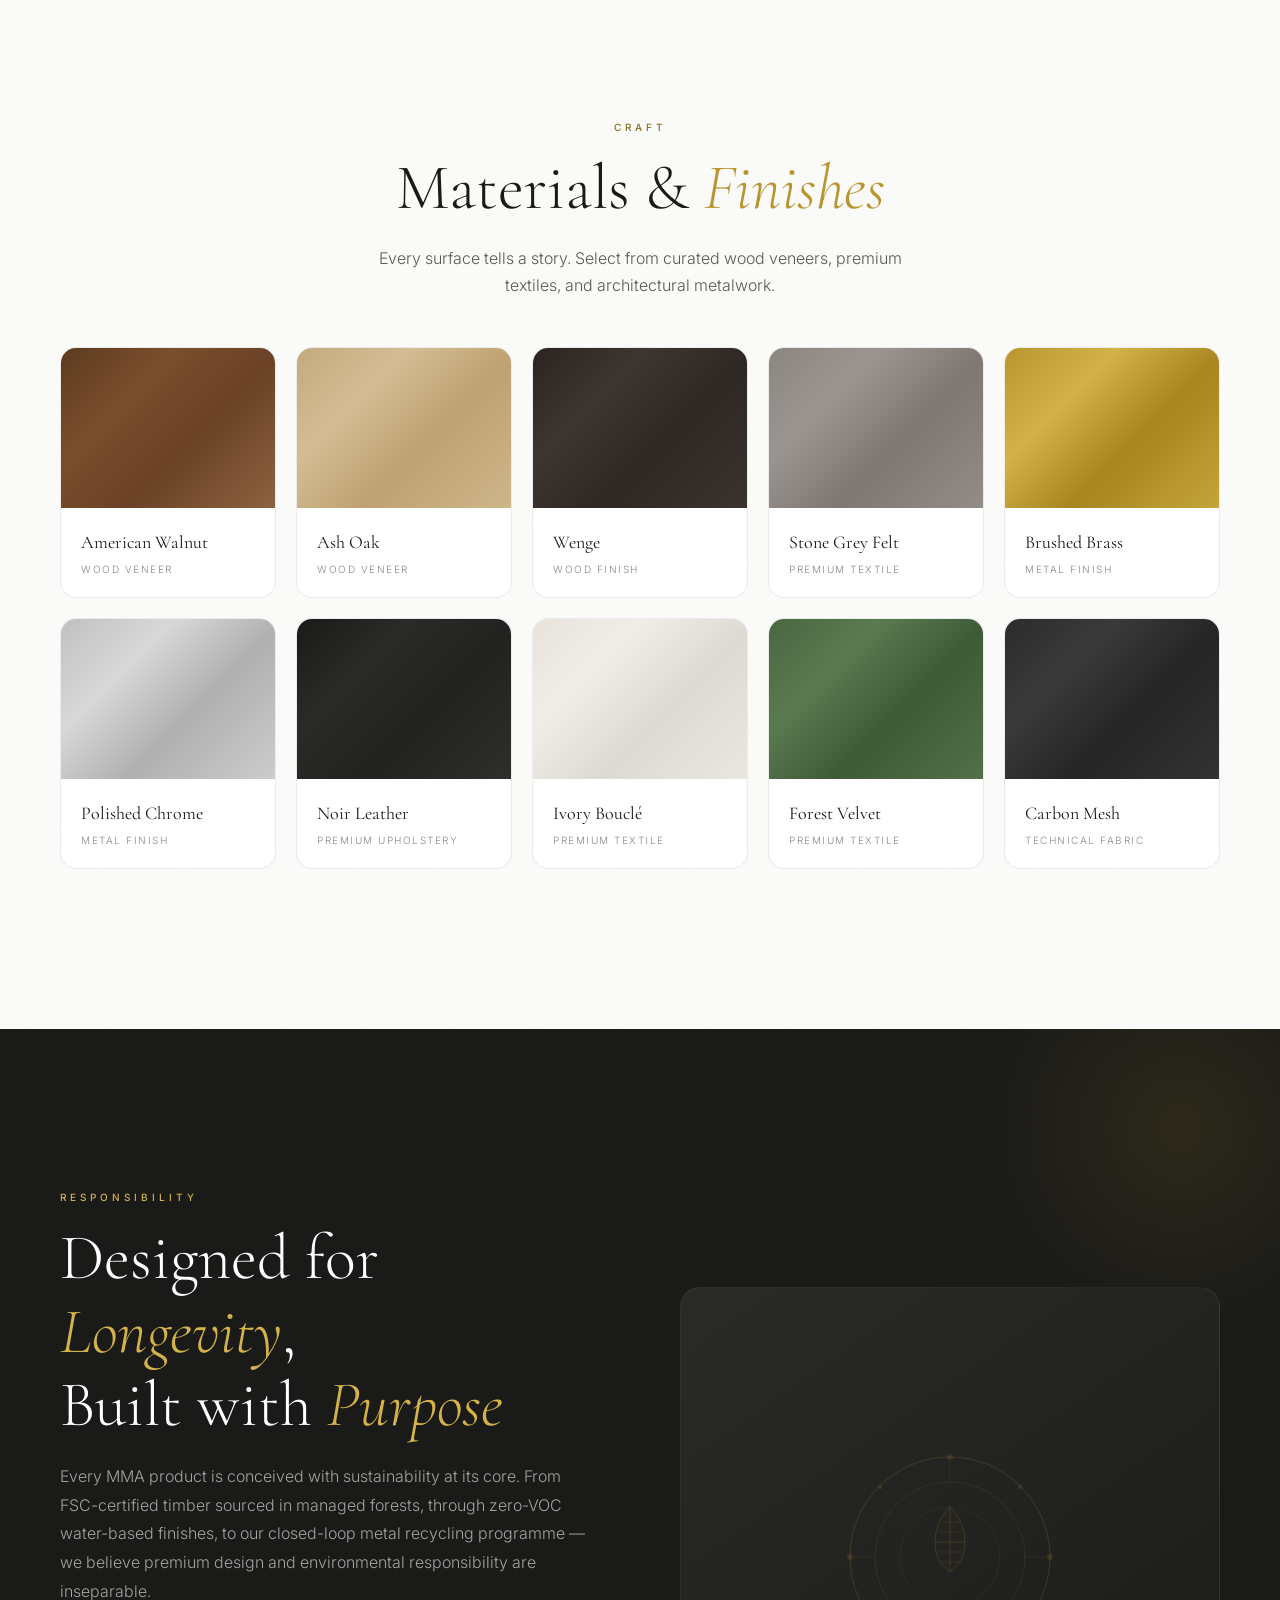
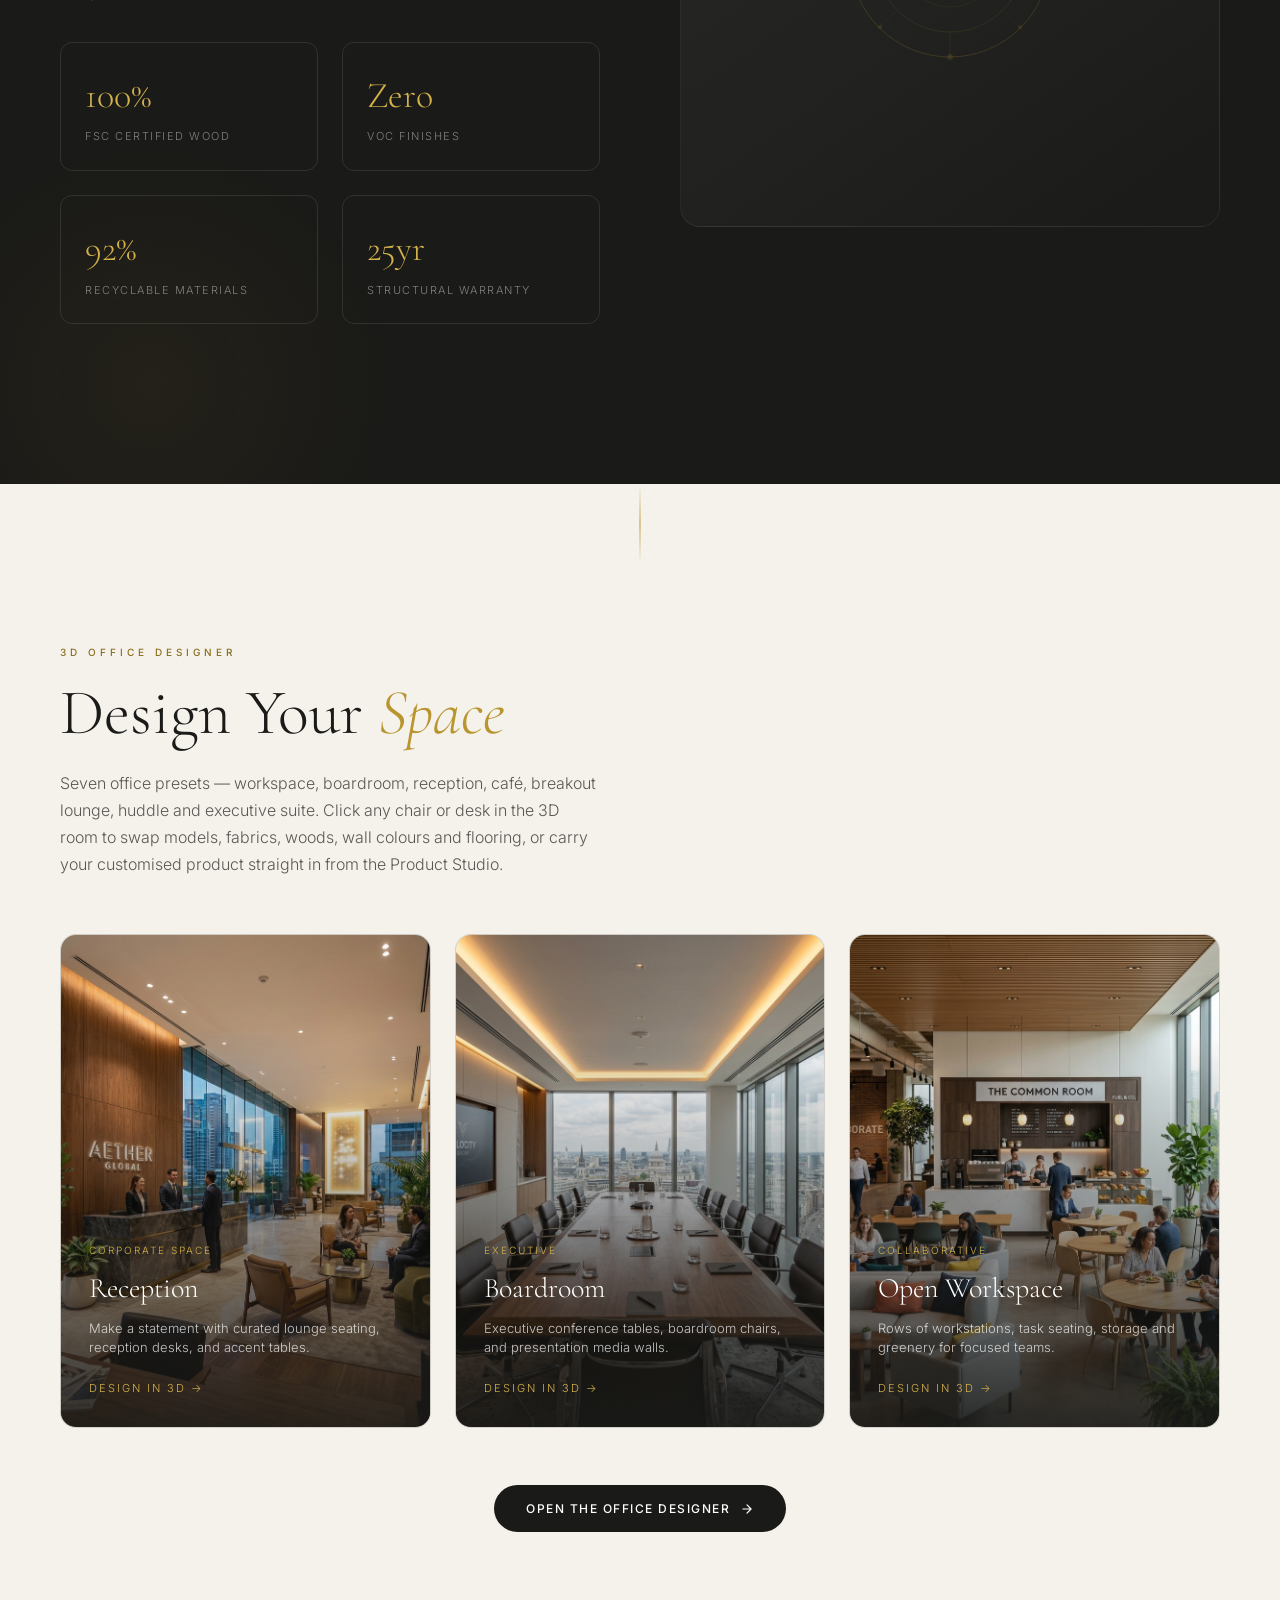
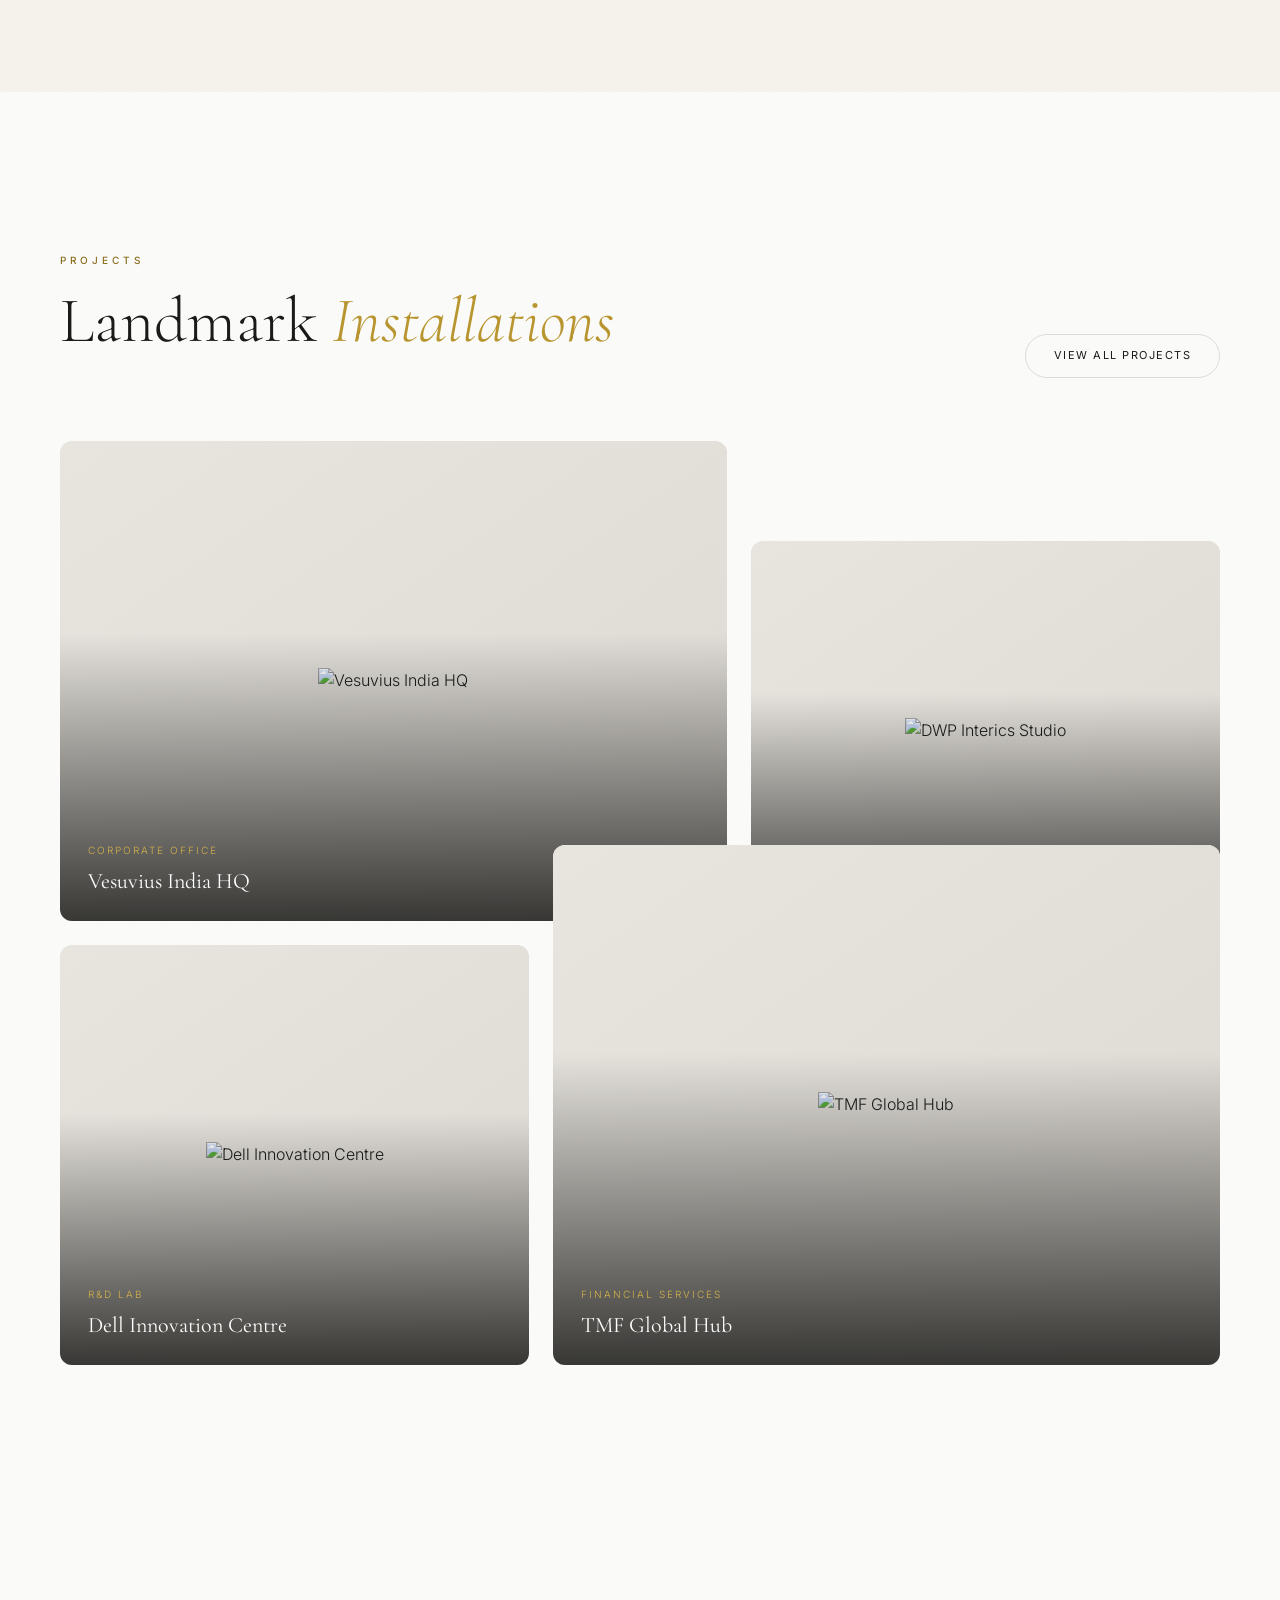
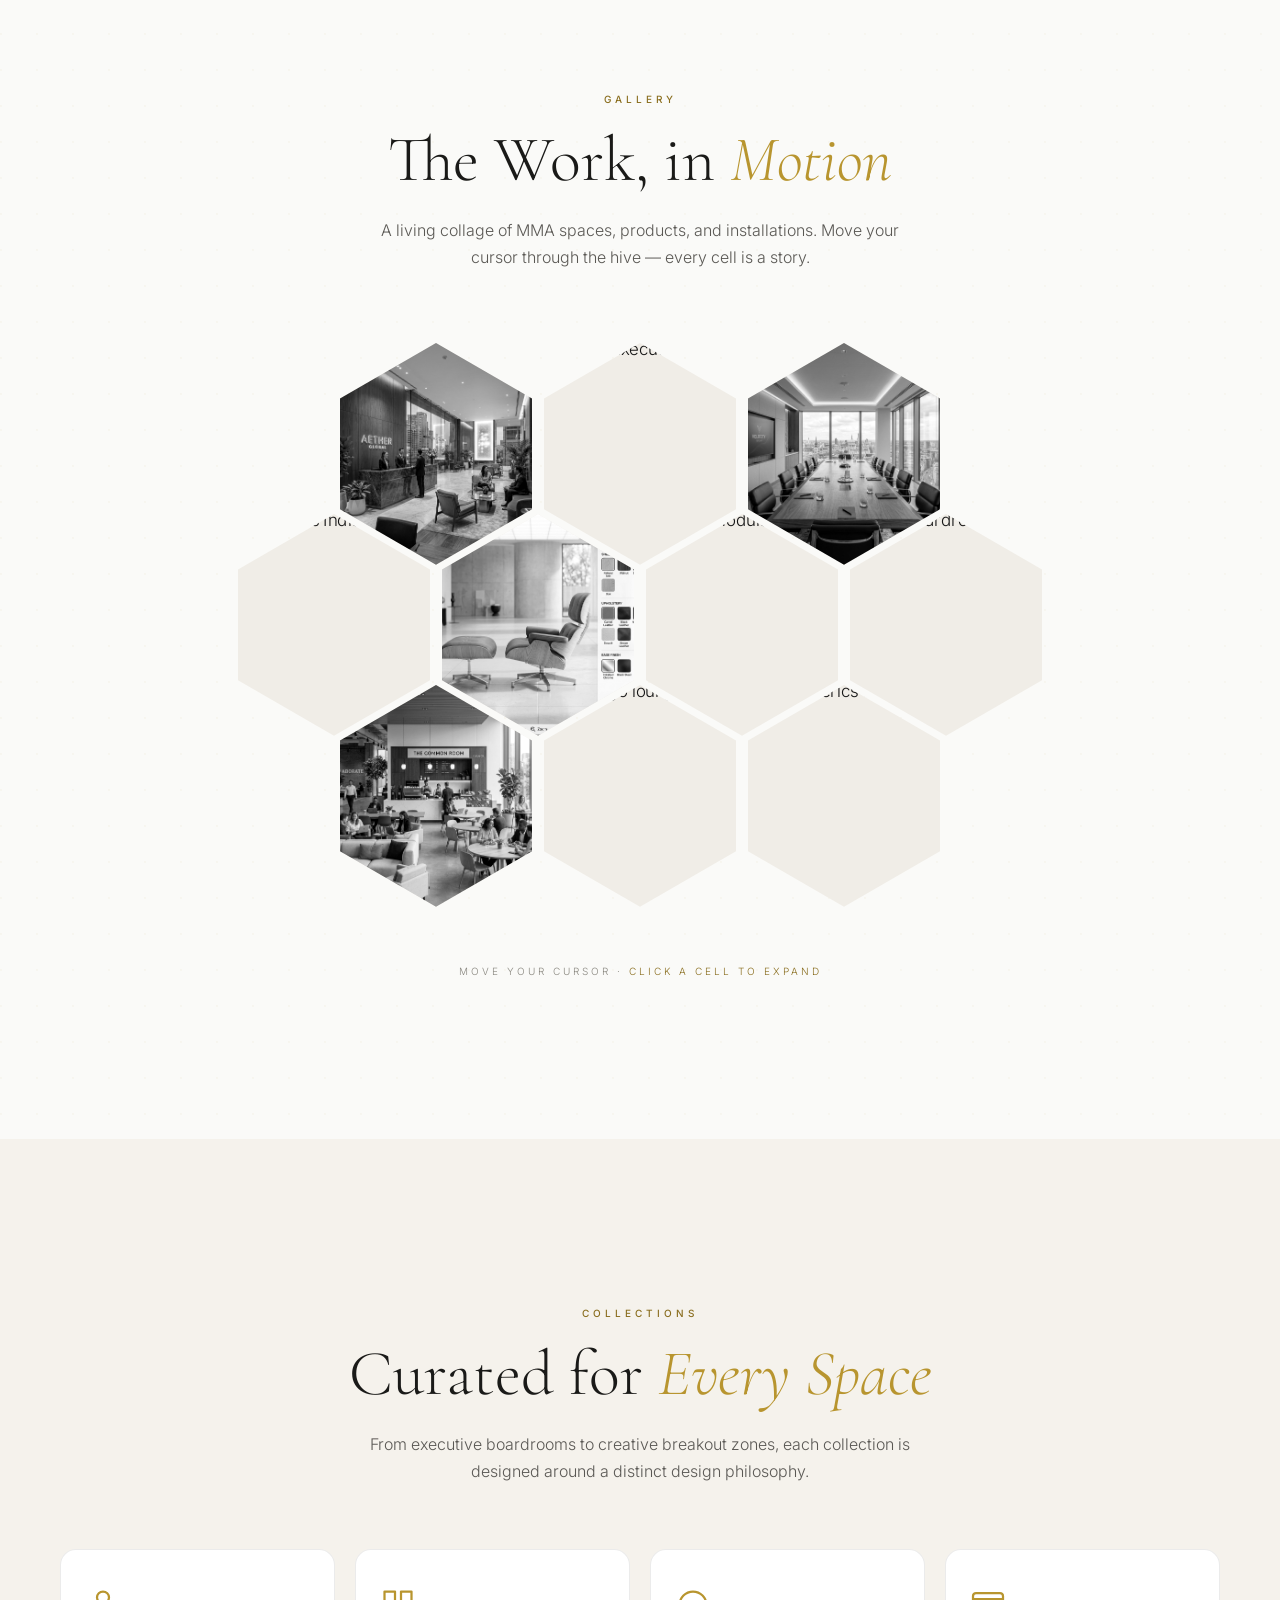
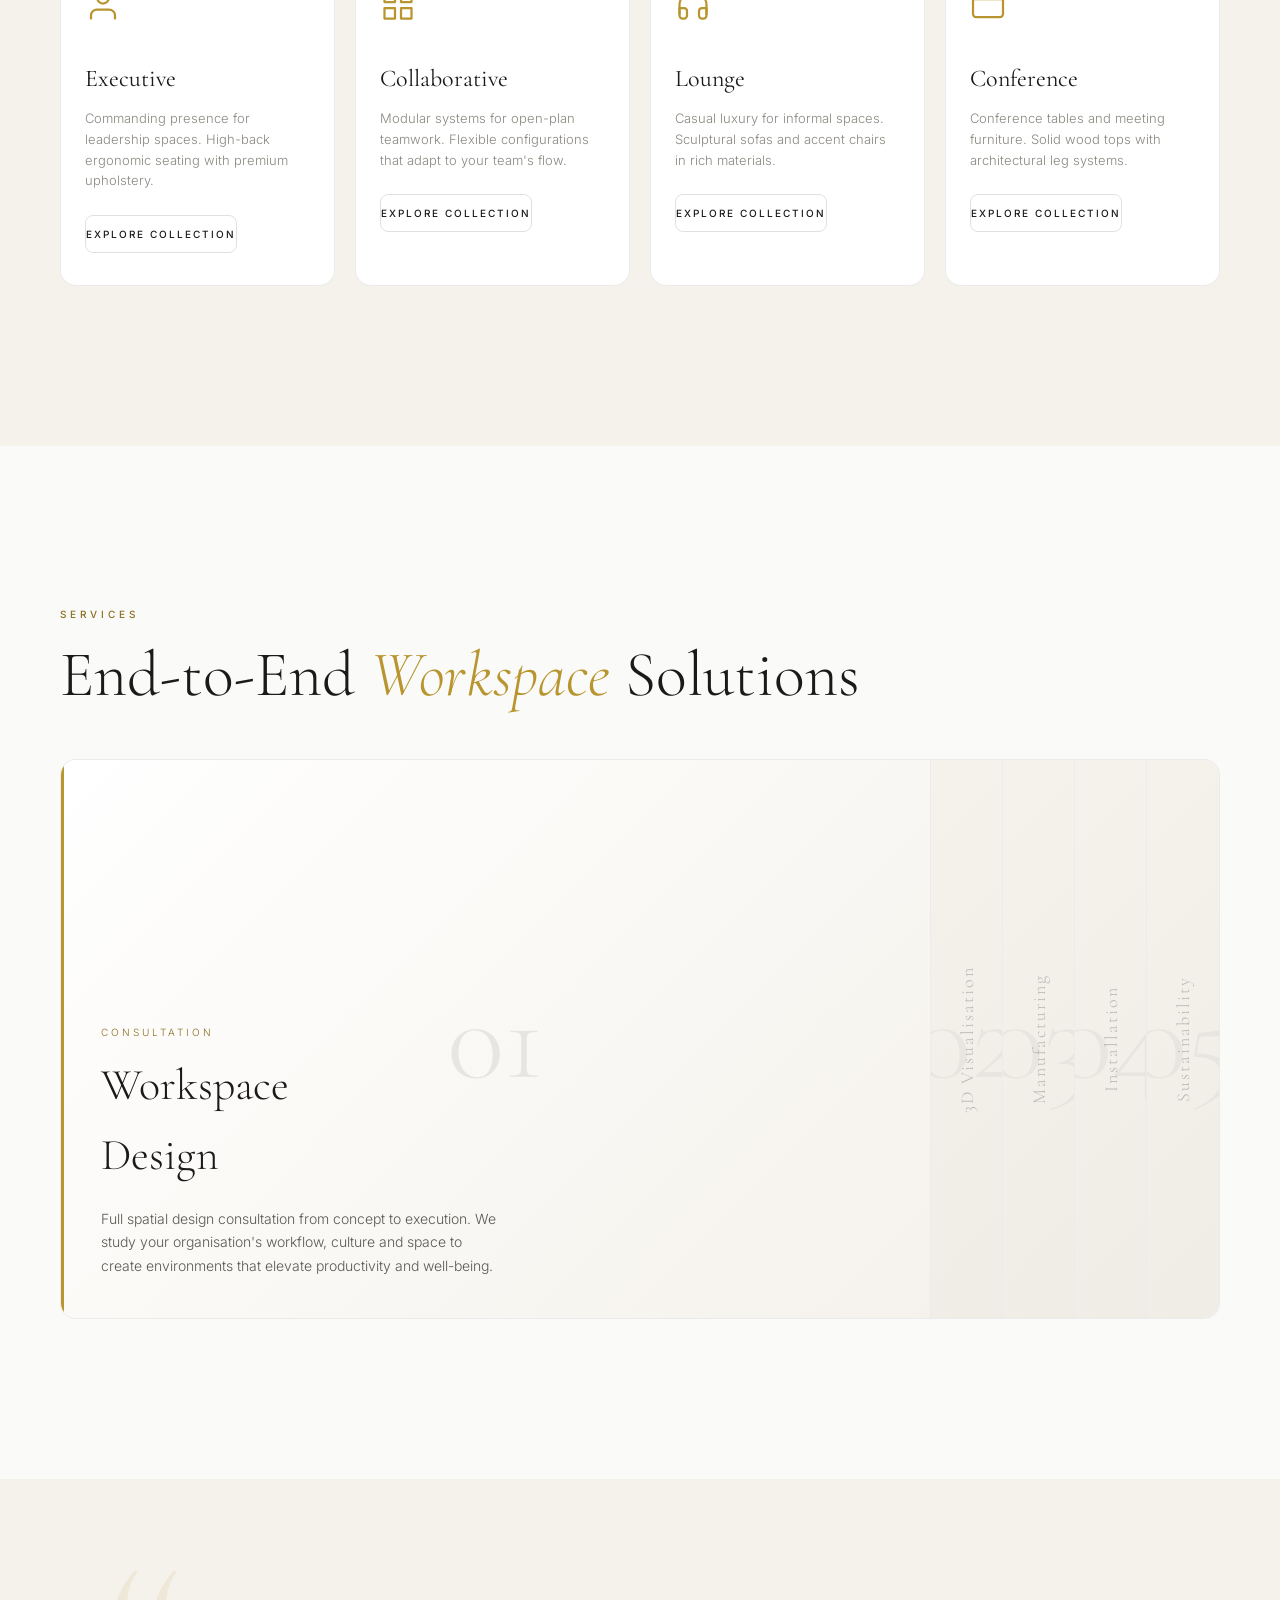
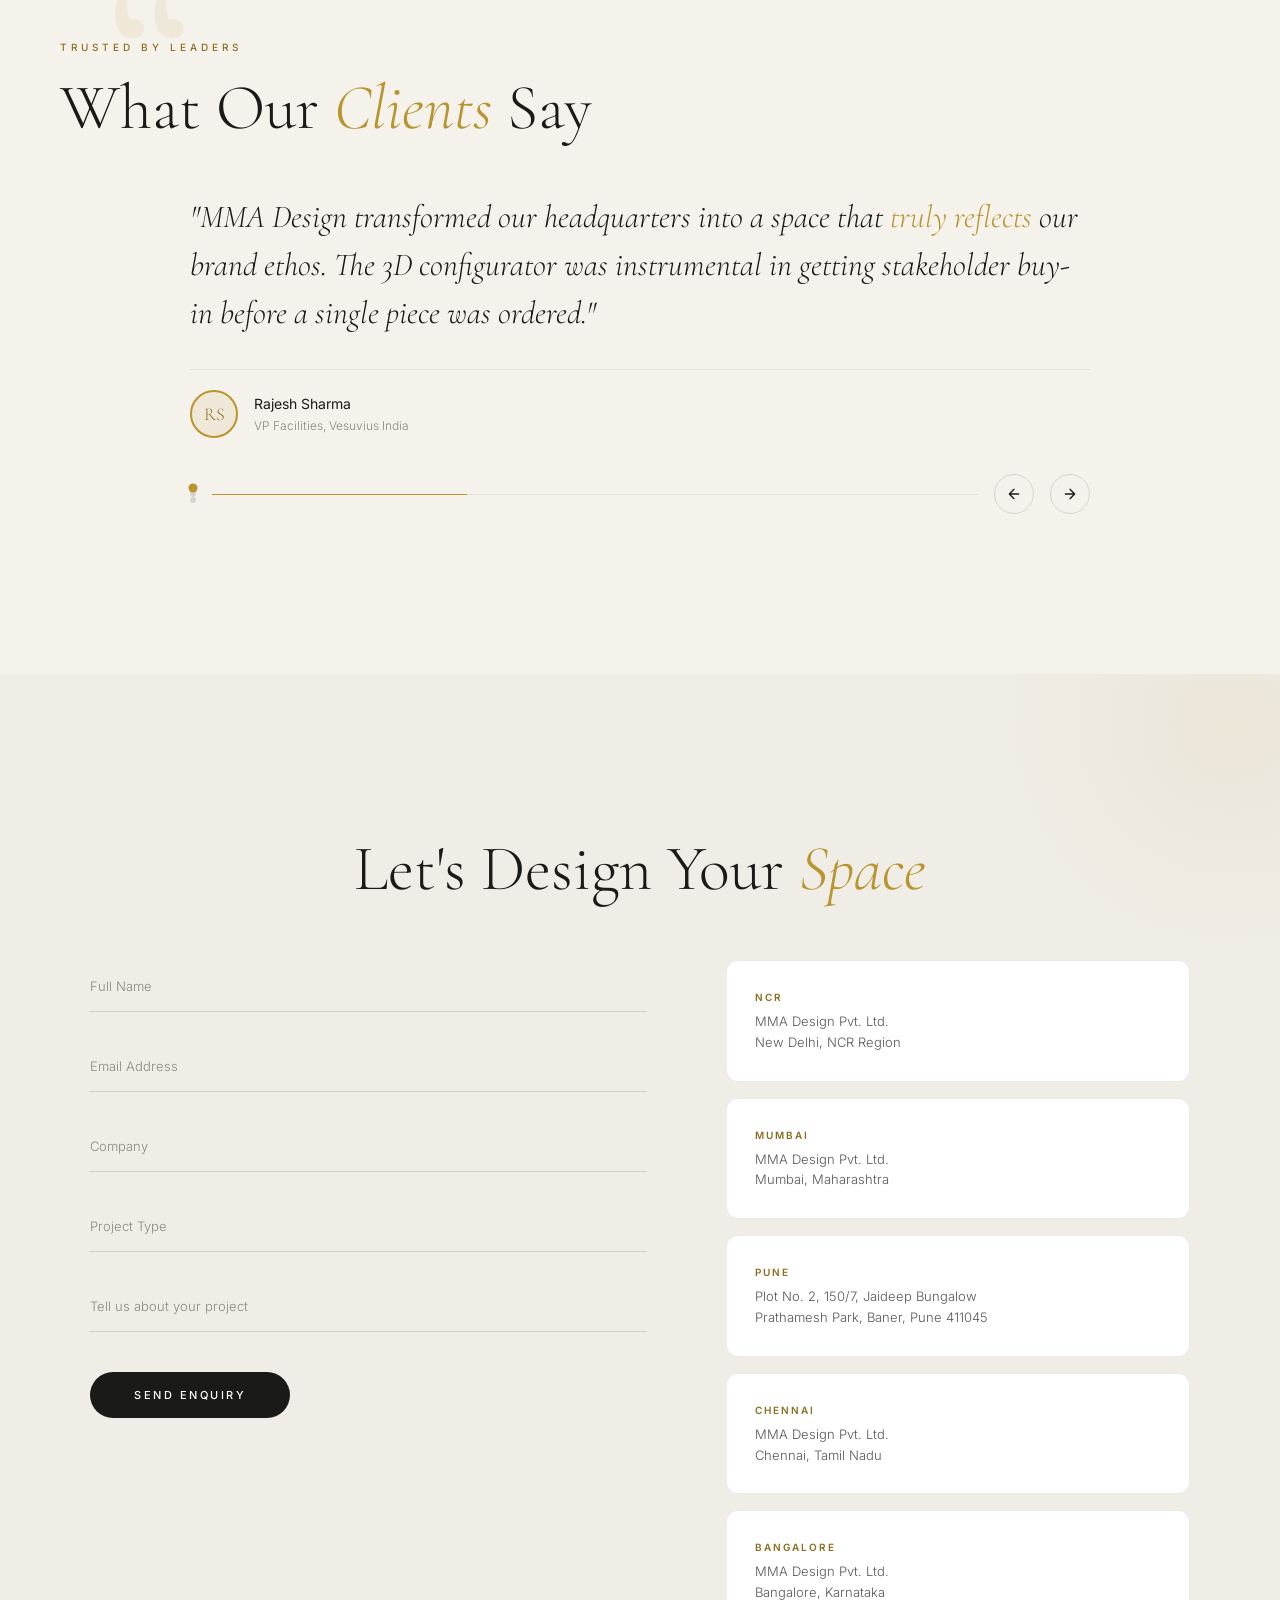
==== commit 3e74e8f3: "fix: repair premium-animation and material regressions, add chair leg config in office designer - in" ====
--- a/index.html
+++ b/index.html
@@ -381,14 +381,51 @@
     .footer-bottom { border-top: 1px solid rgba(255,255,255,0.06); padding-top: 32px; display: flex; justify-content: space-between; align-items: center; }
     .footer-copy { font-size: 12px; color: rgba(255,255,255,0.25); }
 
-    .reveal { opacity: 0; transform: translateY(32px); transition: opacity 0.8s var(--ease-out), transform 0.8s var(--ease-out); }
+    /* ═══════════════════════════════════════════════════════════════════════
+       PREMIUM ANIMATIONS - Apple-style smooth reveals & interactions
+       ═══════════════════════════════════════════════════════════════════════ */
+    .reveal { opacity: 0; transform: translateY(48px); transition: opacity 1s cubic-bezier(0.16, 1, 0.3, 1), transform 1s cubic-bezier(0.16, 1, 0.3, 1); will-change: opacity, transform; }
     .reveal.revealed { opacity: 1; transform: translateY(0); }
-    .reveal-scale { opacity: 0; transform: scale(0.96); transition: opacity 0.8s, transform 0.8s var(--ease-out); }
+    .reveal-scale { opacity: 0; transform: scale(0.92); transition: opacity 1.2s cubic-bezier(0.16, 1, 0.3, 1), transform 1.2s cubic-bezier(0.16, 1, 0.3, 1); will-change: opacity, transform; }
     .reveal-scale.revealed { opacity: 1; transform: scale(1); }
-    .stagger-1 { transition-delay: 0.1s; }
-    .stagger-2 { transition-delay: 0.2s; }
-    .stagger-3 { transition-delay: 0.3s; }
-    .stagger-4 { transition-delay: 0.4s; }
+    .reveal-slide-left { opacity: 0; transform: translateX(-60px); transition: opacity 1s cubic-bezier(0.16, 1, 0.3, 1), transform 1s cubic-bezier(0.16, 1, 0.3, 1); }
+    .reveal-slide-left.revealed { opacity: 1; transform: translateX(0); }
+    .reveal-slide-right { opacity: 0; transform: translateX(60px); transition: opacity 1s cubic-bezier(0.16, 1, 0.3, 1), transform 1s cubic-bezier(0.16, 1, 0.3, 1); }
+    .reveal-slide-right.revealed { opacity: 1; transform: translateX(0); }
+    .stagger-1 { transition-delay: 0.15s; }
+    .stagger-2 { transition-delay: 0.3s; }
+    .stagger-3 { transition-delay: 0.45s; }
+    .stagger-4 { transition-delay: 0.6s; }
+    .stagger-5 { transition-delay: 0.75s; }
+    .stagger-6 { transition-delay: 0.9s; }
+
+    /* Magnetic hover effect for CTAs */
+    .btn-primary, .btn-secondary { position: relative; overflow: hidden; }
+    .btn-primary::before, .btn-secondary::before { content: ''; position: absolute; inset: 0; background: radial-gradient(circle at var(--mouse-x, 50%) var(--mouse-y, 50%), rgba(255,255,255,0.15), transparent 60%); opacity: 0; transition: opacity 0.3s; pointer-events: none; }
+    .btn-primary:hover::before, .btn-secondary:hover::before { opacity: 1; }
+
+    /* Parallax scroll effects */
+    .parallax-slow { transition: transform 0.5s cubic-bezier(0.16, 1, 0.3, 1); will-change: transform; }
+    .parallax-medium { transition: transform 0.4s cubic-bezier(0.16, 1, 0.3, 1); will-change: transform; }
+    .parallax-fast { transition: transform 0.3s cubic-bezier(0.16, 1, 0.3, 1); will-change: transform; }
+
+    /* Ken Burns effect for images */
+    @keyframes kenBurns { 0% { transform: scale(1) translate(0, 0); } 100% { transform: scale(1.12) translate(-3%, -2%); } }
+    .ken-burns { animation: kenBurns 20s ease-in-out infinite alternate; }
+
+    /* Floating animation for hero elements */
+    @keyframes float { 0%, 100% { transform: translateY(0px); } 50% { transform: translateY(-12px); } }
+    .float-animation { animation: float 6s ease-in-out infinite; }
+
+    /* Shimmer effect for premium cards */
+    @keyframes shimmer { 0% { background-position: -200% center; } 100% { background-position: 200% center; } }
+    .shimmer-effect { position: relative; overflow: hidden; }
+    .shimmer-effect::after { content: ''; position: absolute; inset: 0; background: linear-gradient(90deg, transparent, rgba(255,255,255,0.3), transparent); background-size: 200% 100%; animation: shimmer 3s infinite; pointer-events: none; opacity: 0; transition: opacity 0.3s; }
+    .shimmer-effect:hover::after { opacity: 1; }
+
+    /* Smooth image reveal with blur */
+    .img-reveal { opacity: 0; filter: blur(20px); transform: scale(1.05); transition: opacity 1.2s cubic-bezier(0.16, 1, 0.3, 1), filter 1.2s cubic-bezier(0.16, 1, 0.3, 1), transform 1.2s cubic-bezier(0.16, 1, 0.3, 1); }
+    .img-reveal.revealed { opacity: 1; filter: blur(0); transform: scale(1); }
 
     @media (max-width: 1024px) {
       nav { padding: 0 40px; }
@@ -1351,11 +1388,92 @@
 showTestimonial(0);
 setInterval(() => showTestimonial((currentTestimonial + 1) % slides.length), 6000);
 
-const revealEls = document.querySelectorAll('.reveal, .reveal-scale');
+// ═══════════════════════════════════════════════════════════════════════
+// PREMIUM REVEAL ANIMATIONS - Apple-style smooth reveals
+// ═══════════════════════════════════════════════════════════════════════
+const revealEls = document.querySelectorAll('.reveal, .reveal-scale, .reveal-slide-left, .reveal-slide-right, .img-reveal');
 const observer = new IntersectionObserver((entries) => {
-  entries.forEach(entry => { if (entry.isIntersecting) { entry.target.classList.add('revealed'); } });
-}, { threshold: 0.1, rootMargin: '0px 0px -40px 0px' });
+  entries.forEach(entry => {
+    if (entry.isIntersecting) {
+      entry.target.classList.add('revealed');
+      observer.unobserve(entry.target); // Only animate once
+    }
+  });
+}, { threshold: 0.08, rootMargin: '0px 0px -60px 0px' });
 revealEls.forEach(el => observer.observe(el));
+
+// ═══════════════════════════════════════════════════════════════════════
+// PARALLAX SCROLL EFFECTS - Smooth depth on scroll
+// ═══════════════════════════════════════════════════════════════════════
+let ticking = false;
+window.addEventListener('scroll', () => {
+  if (!ticking) {
+    window.requestAnimationFrame(() => {
+      const scrolled = window.pageYOffset;
+      
+      // Parallax for hero elements
+      const heroContent = document.querySelector('.hero-content');
+      if (heroContent && scrolled < window.innerHeight) {
+        heroContent.style.transform = `translateY(${scrolled * 0.4}px)`;
+        heroContent.style.opacity = 1 - (scrolled / window.innerHeight) * 0.8;
+      }
+      
+      // Parallax for section backgrounds
+      document.querySelectorAll('.parallax-slow').forEach(el => {
+        const rect = el.getBoundingClientRect();
+        if (rect.top < window.innerHeight && rect.bottom > 0) {
+          const offset = (window.innerHeight - rect.top) * 0.15;
+          el.style.transform = `translateY(${offset}px)`;
+        }
+      });
+      
+      document.querySelectorAll('.parallax-medium').forEach(el => {
+        const rect = el.getBoundingClientRect();
+        if (rect.top < window.innerHeight && rect.bottom > 0) {
+          const offset = (window.innerHeight - rect.top) * 0.25;
+          el.style.transform = `translateY(${offset}px)`;
+        }
+      });
+      
+      ticking = false;
+    });
+    ticking = true;
+  }
+});
+
+// ═══════════════════════════════════════════════════════════════════════
+// MAGNETIC HOVER EFFECT - Premium button interactions
+// Delegated from the document so buttons inside re-rendered product
+// cards keep the effect after filtering.
+// ═══════════════════════════════════════════════════════════════════════
+let activeMagnet = null;
+document.addEventListener('mousemove', (e) => {
+  const btn = e.target instanceof Element ? e.target.closest('.btn-primary, .btn-secondary, .card-action-btn') : null;
+  if (activeMagnet && activeMagnet !== btn) { activeMagnet.style.transform = ''; activeMagnet = null; }
+  if (!btn) return;
+  activeMagnet = btn;
+  const rect = btn.getBoundingClientRect();
+  btn.style.setProperty('--mouse-x', `${((e.clientX - rect.left) / rect.width) * 100}%`);
+  btn.style.setProperty('--mouse-y', `${((e.clientY - rect.top) / rect.height) * 100}%`);
+  const deltaX = (e.clientX - (rect.left + rect.width / 2)) * 0.12;
+  const deltaY = (e.clientY - (rect.top + rect.height / 2)) * 0.12;
+  btn.style.transform = `translate(${deltaX}px, ${deltaY}px)`;
+});
+
+// ═══════════════════════════════════════════════════════════════════════
+// ENHANCED CARD INTERACTIONS - Tilt effect on hover (delegated)
+// ═══════════════════════════════════════════════════════════════════════
+let activeTilt = null;
+document.addEventListener('mousemove', (e) => {
+  const card = e.target instanceof Element ? e.target.closest('.featured-card, .product-card, .room-card') : null;
+  if (activeTilt && activeTilt !== card) { activeTilt.style.transform = ''; activeTilt = null; }
+  if (!card) return;
+  activeTilt = card;
+  const rect = card.getBoundingClientRect();
+  const rotateX = (((e.clientY - rect.top) - rect.height / 2) / (rect.height / 2)) * -3;
+  const rotateY = (((e.clientX - rect.left) - rect.width / 2) / (rect.width / 2)) * 3;
+  card.style.transform = `perspective(1000px) rotateX(${rotateX}deg) rotateY(${rotateY}deg) translateY(-6px)`;
+});
 
 document.querySelectorAll('a[href^="#"]').forEach(a => {
   a.addEventListener('click', e => {
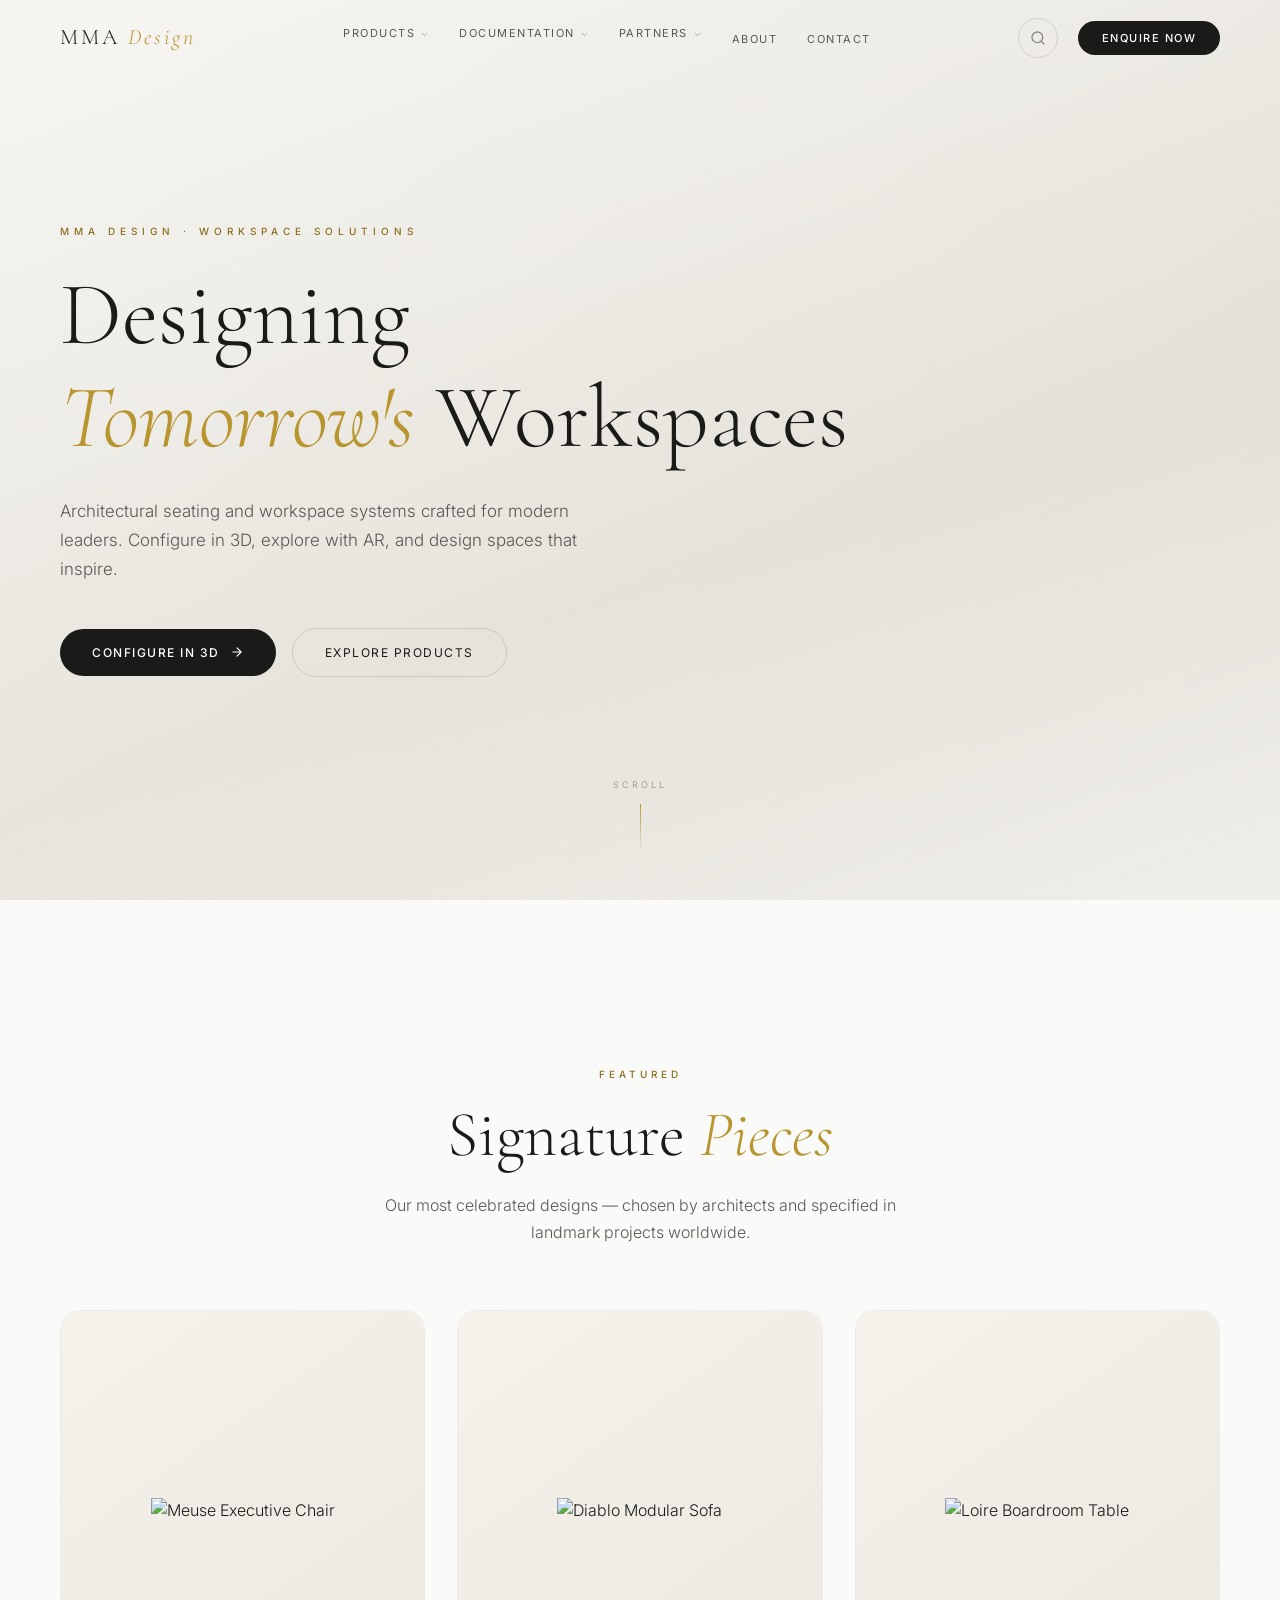
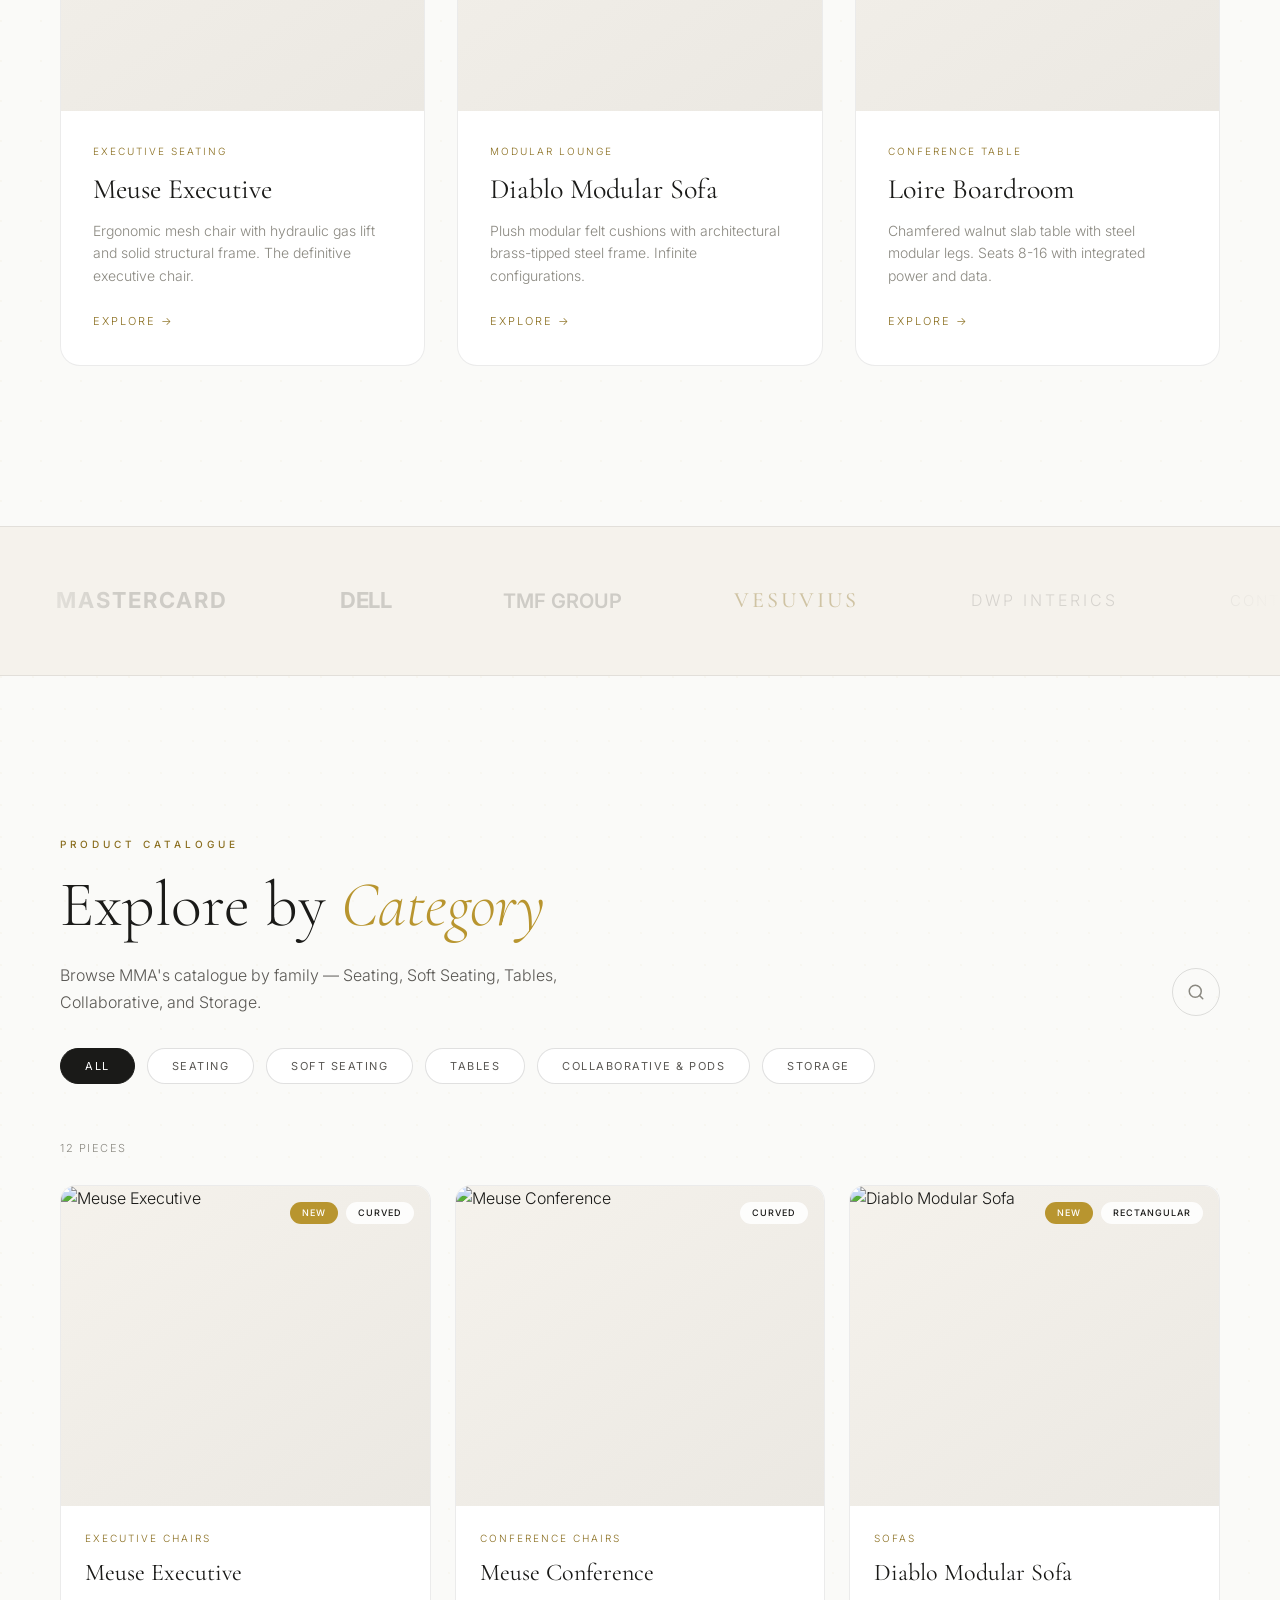
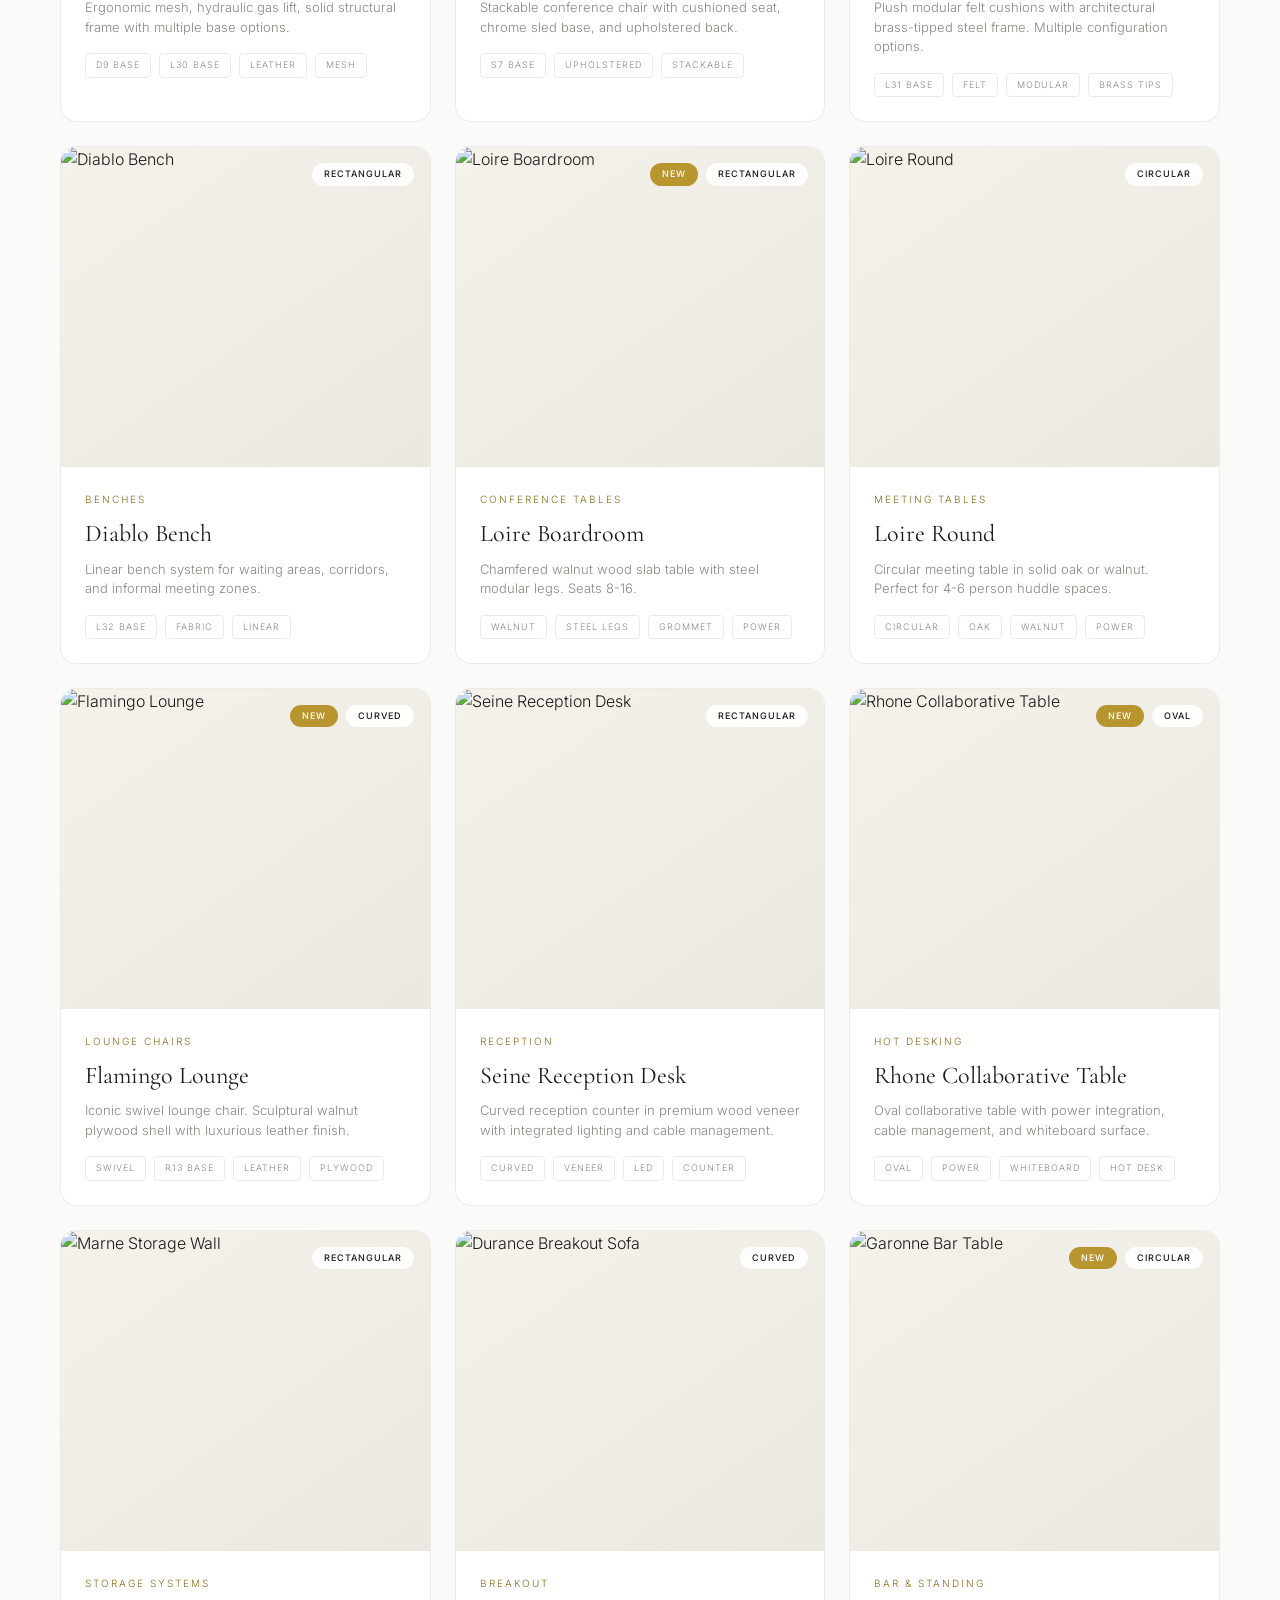
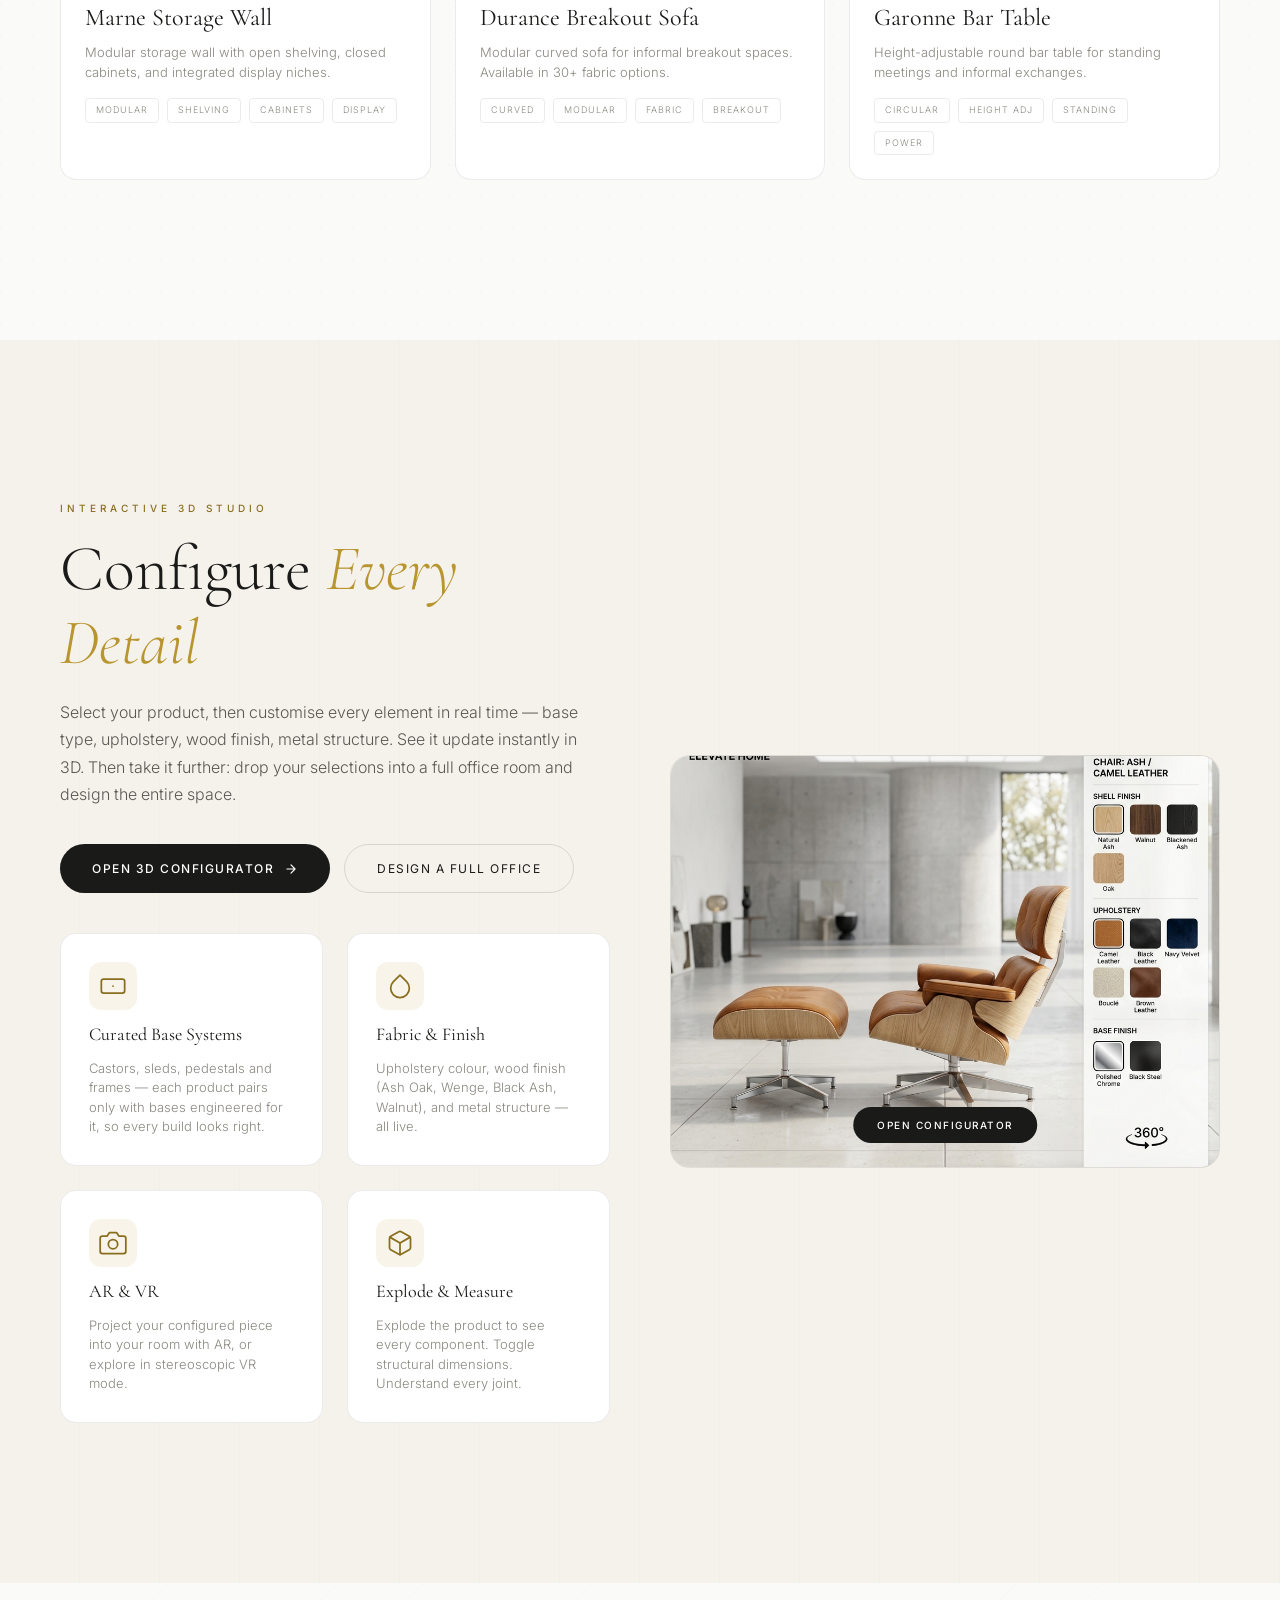
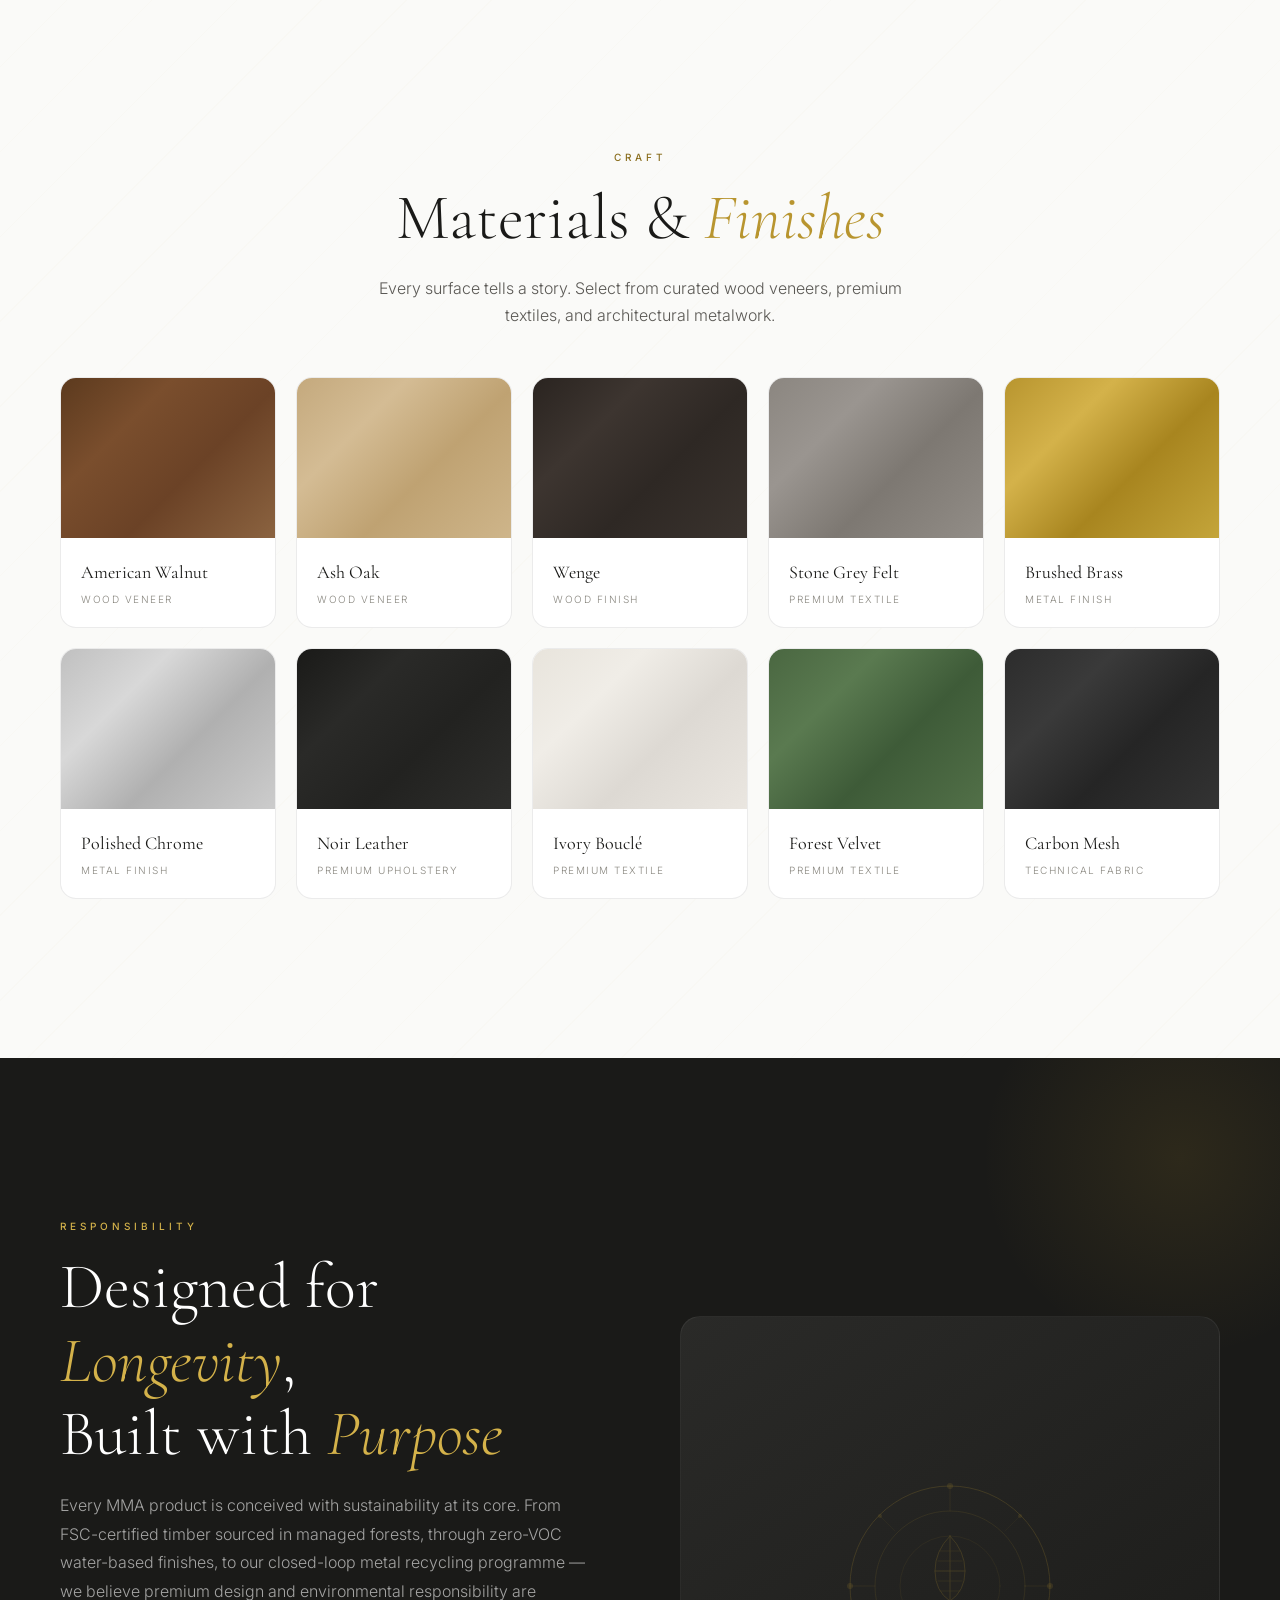
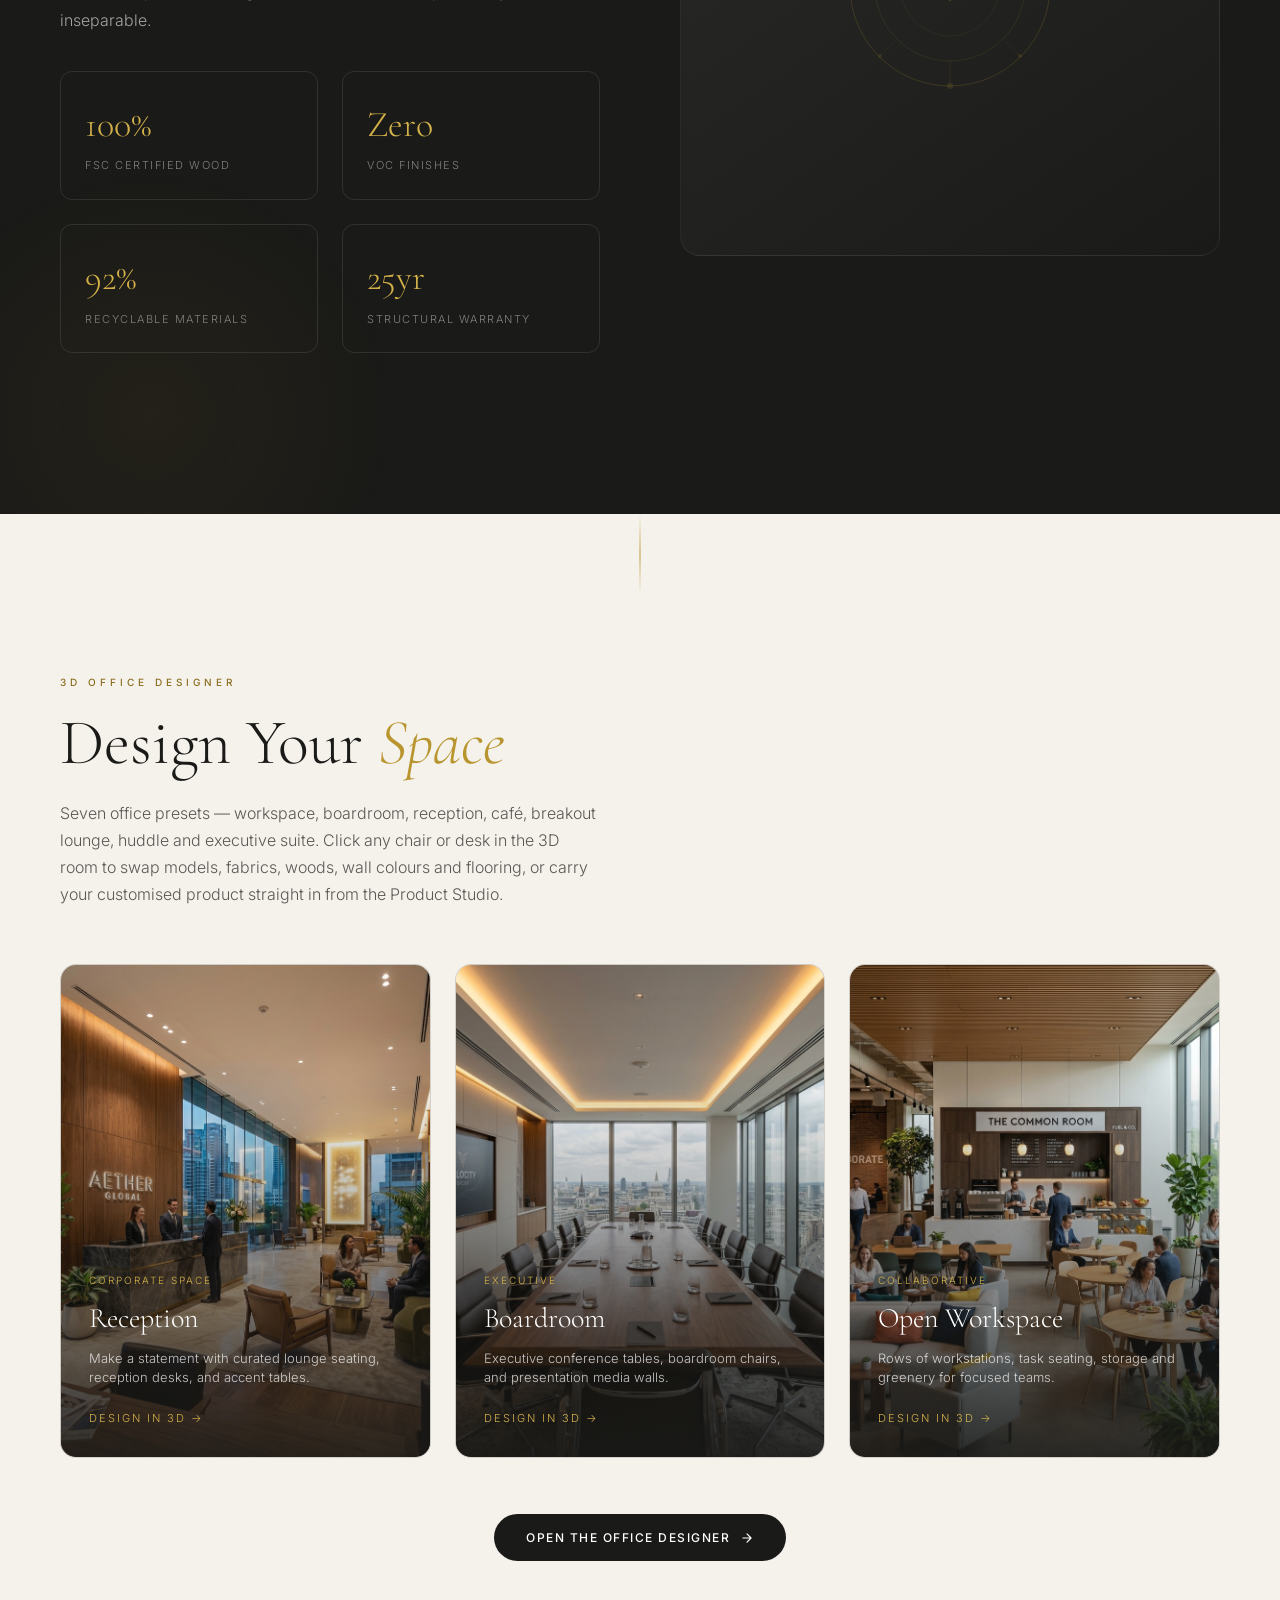
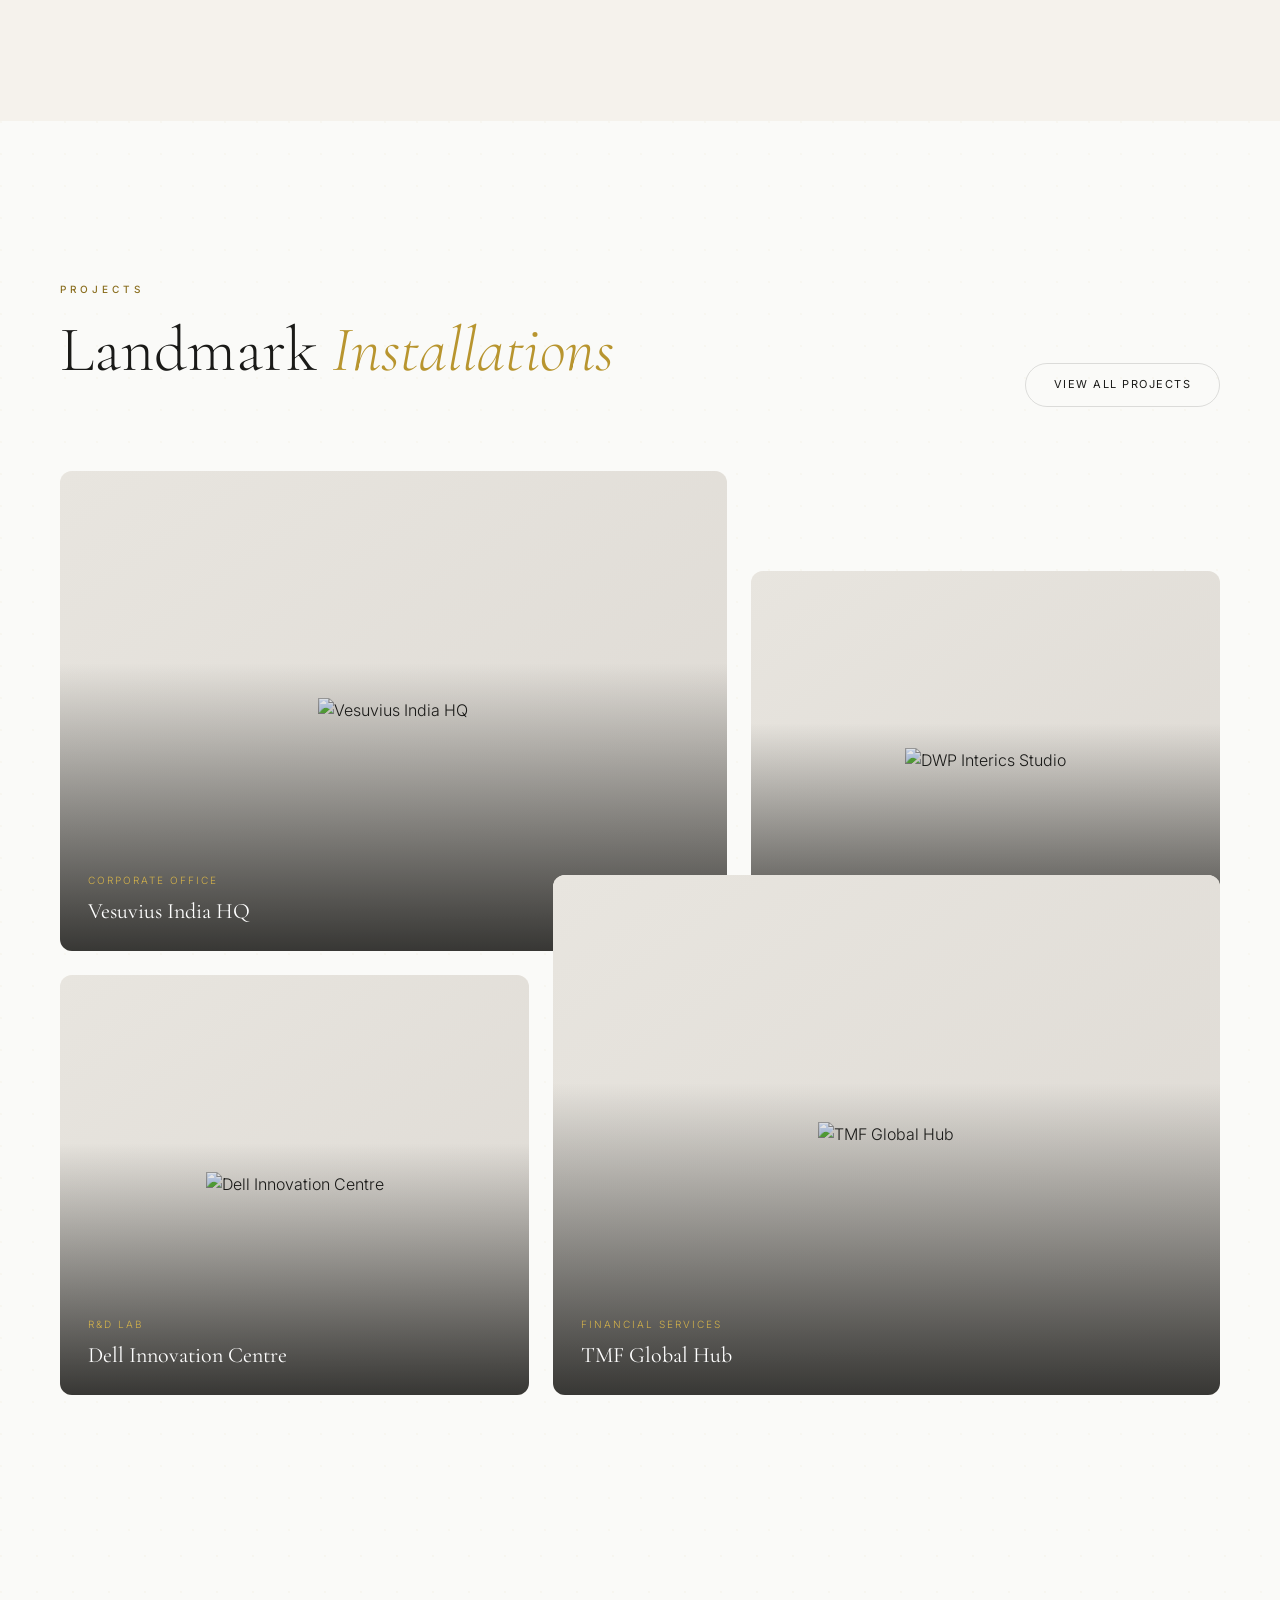
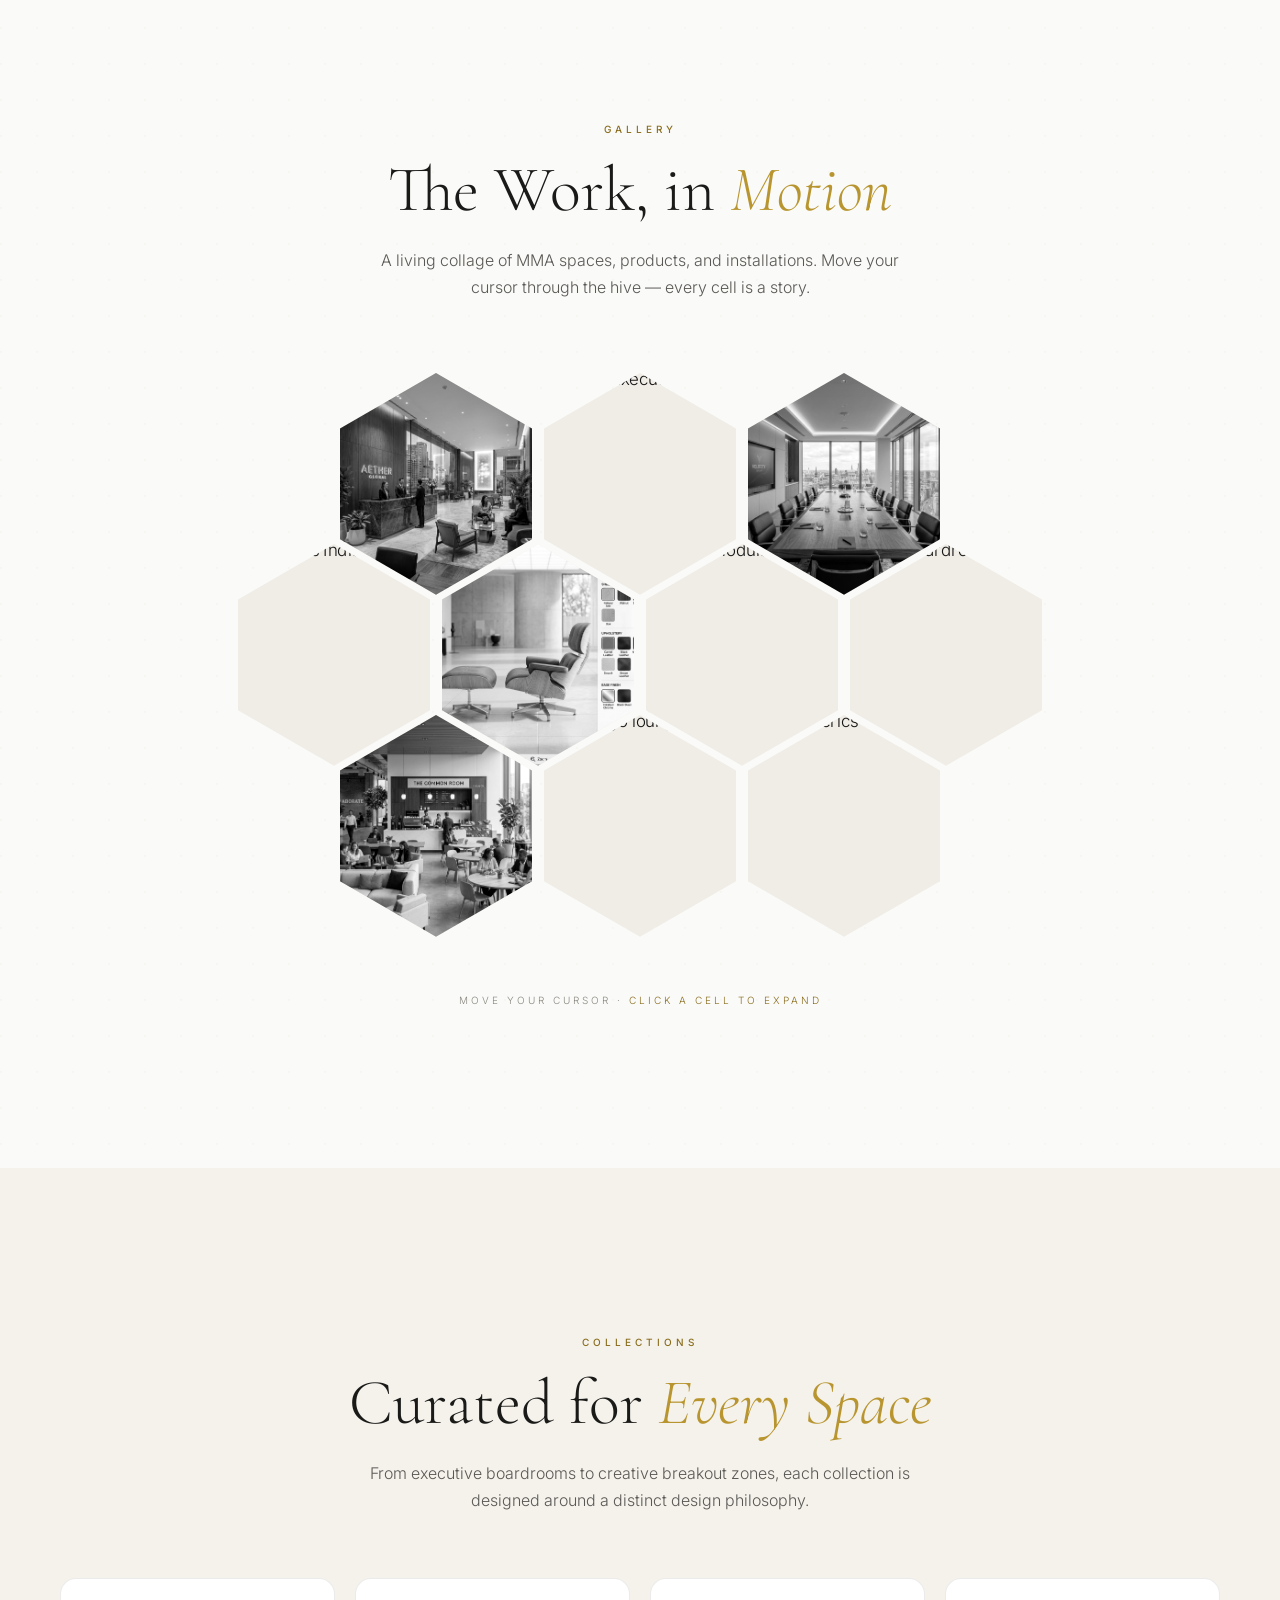
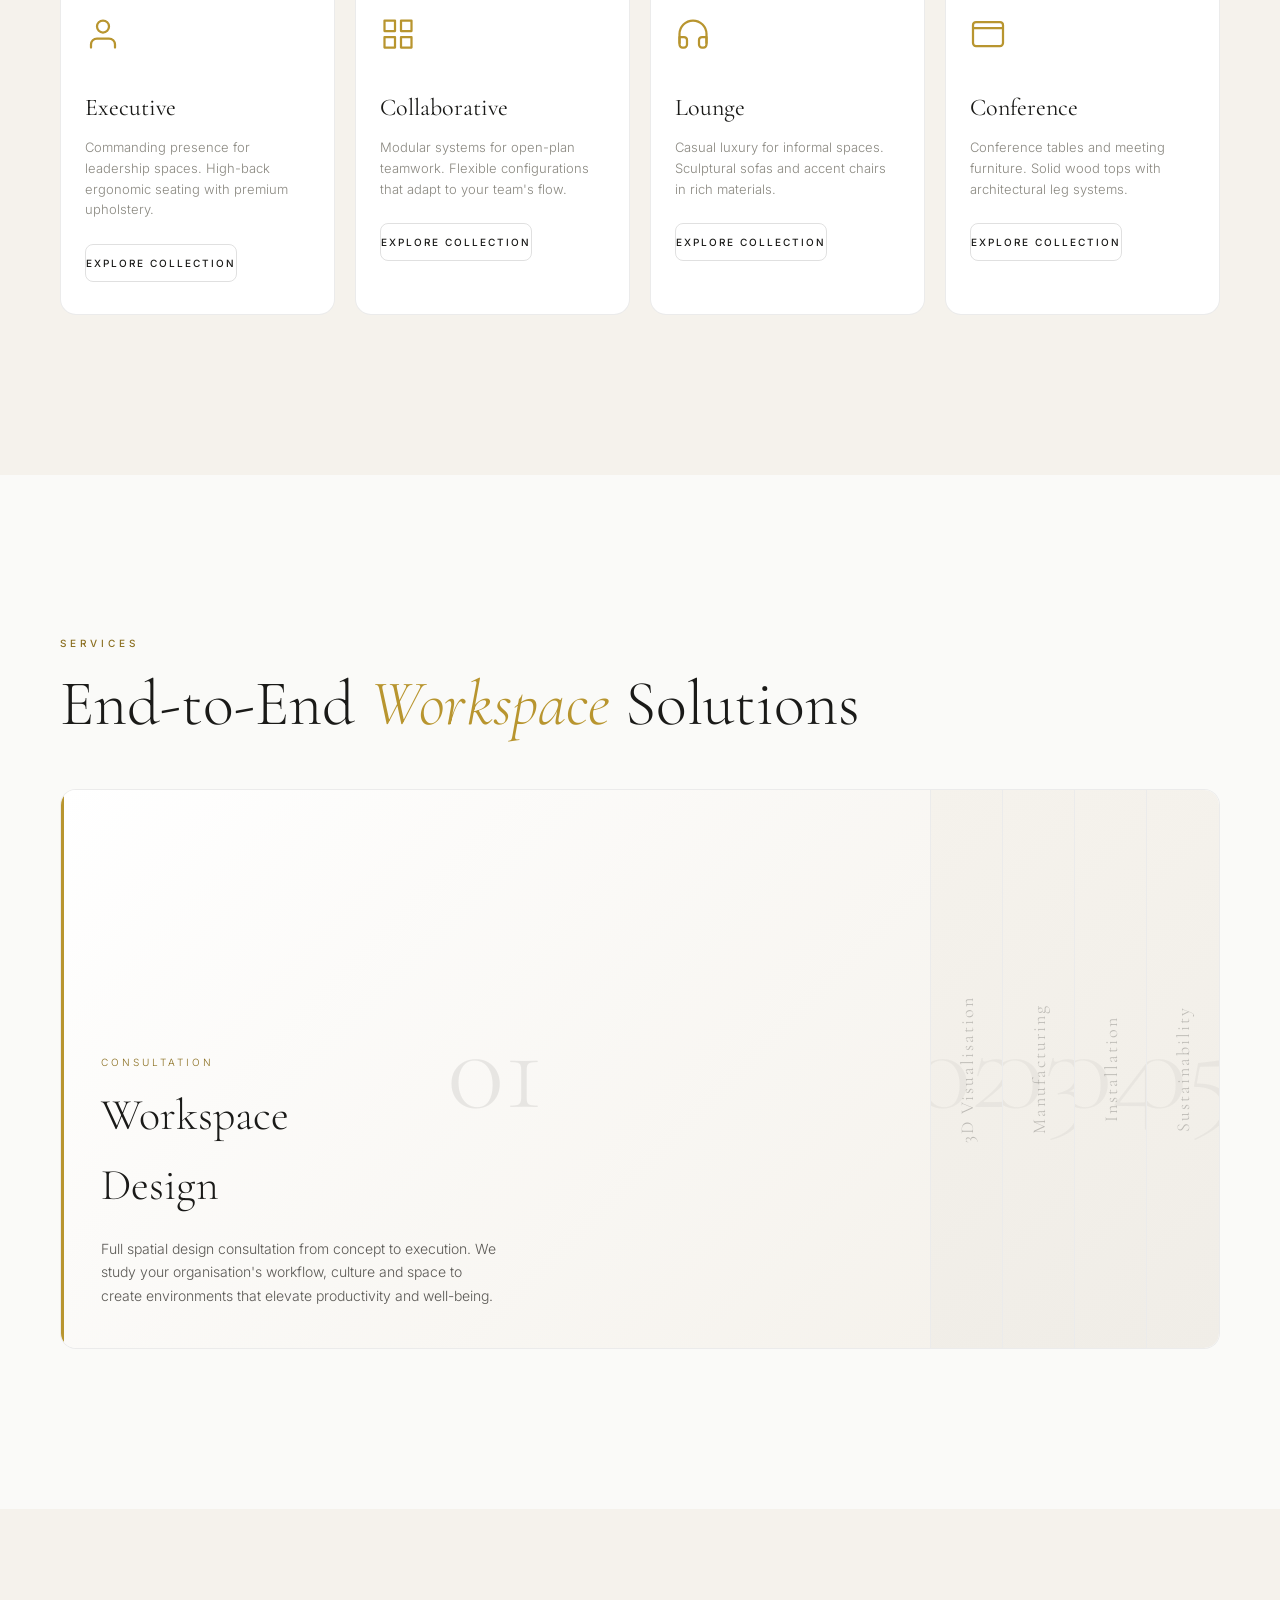
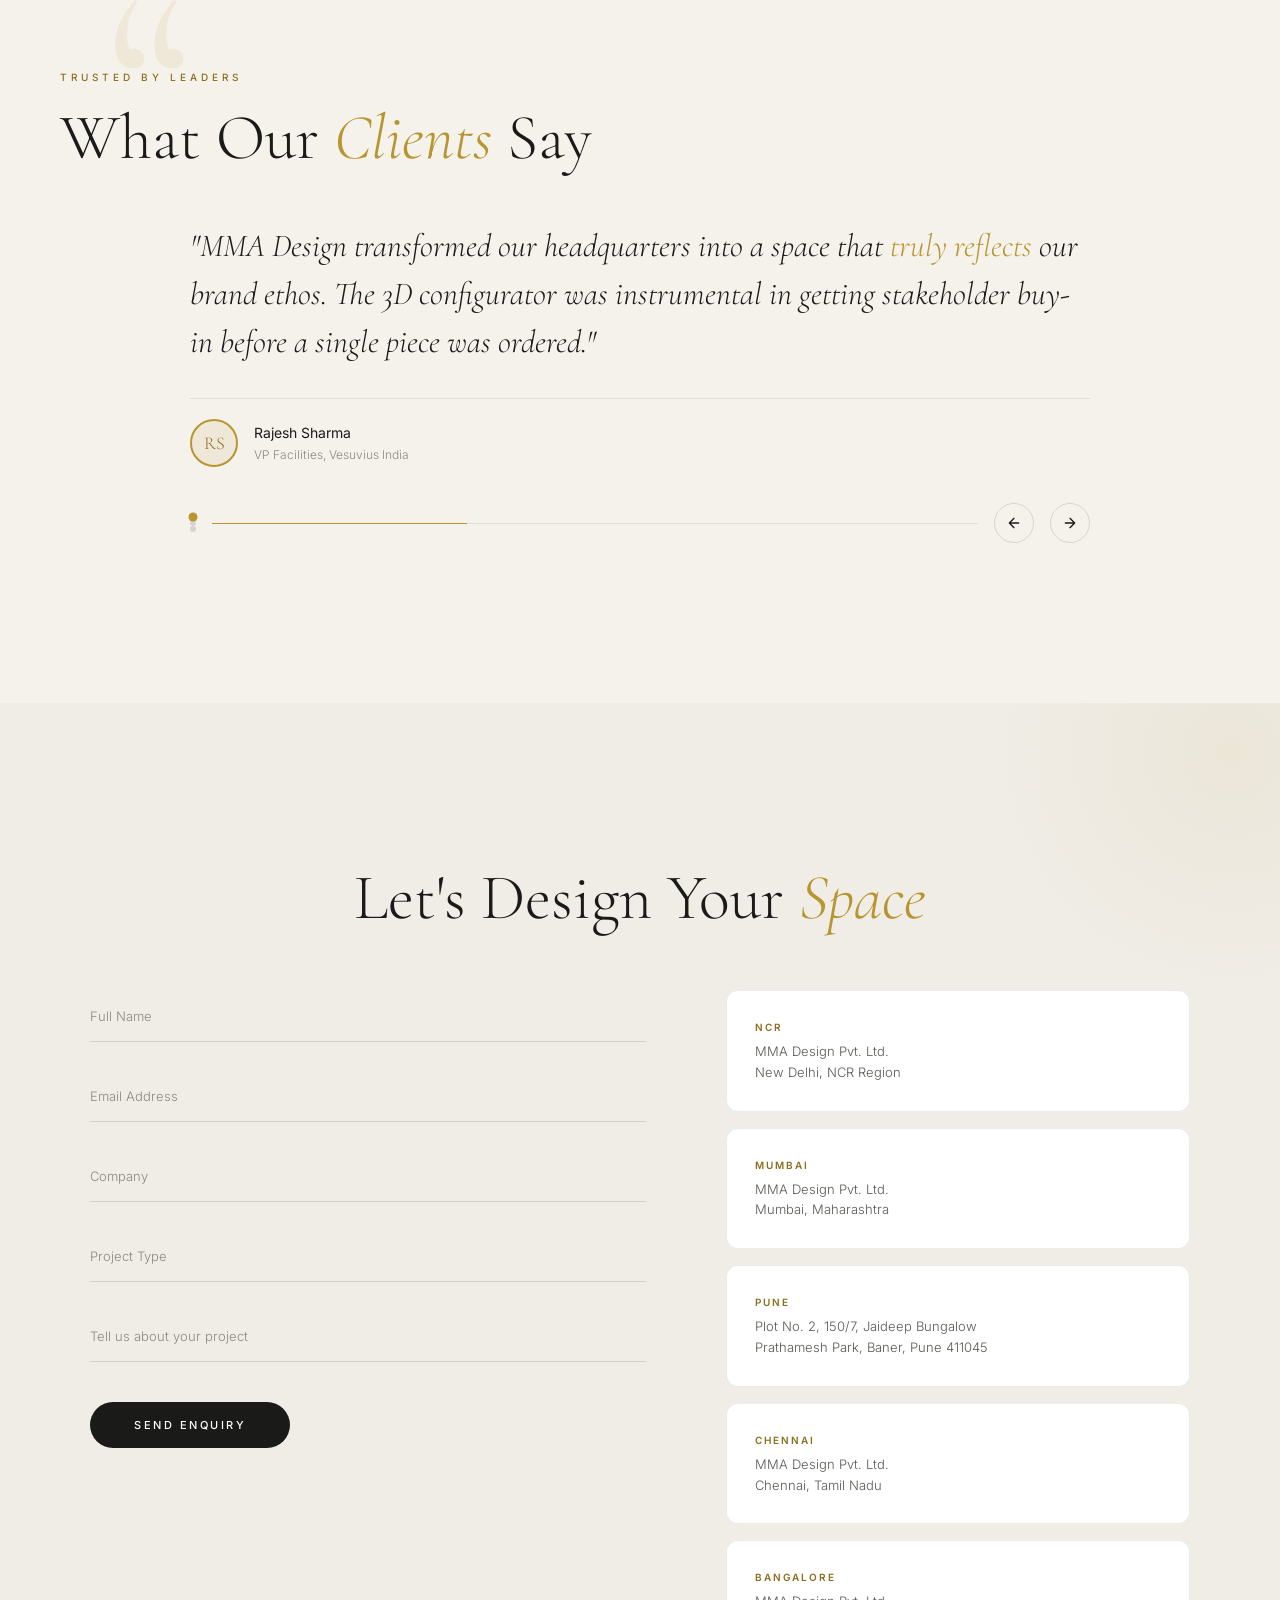
==== commit a0145a5d: "feat(phase-1): catalogue navigation architecture — Products mega-menu & taxonomy Implements Phase 1 " ====
--- a/index.html
+++ b/index.html
@@ -80,6 +80,53 @@
     .mobile-menu a { font-family: var(--font-display); font-size: 36px; font-weight: 300; color: var(--dark); letter-spacing: 1px; transition: color 0.3s; }
     .mobile-menu a:hover { color: var(--gold); }
 
+    /* ── Mega-menu navigation (Phase 1: catalogue architecture) ── */
+    nav.menu-active { background: rgba(250,250,248,0.94); backdrop-filter: blur(40px) saturate(1.8); -webkit-backdrop-filter: blur(40px) saturate(1.8); border-bottom: 1px solid var(--border); box-shadow: var(--shadow-sm); }
+    .nav-center { gap: 30px; }
+    .nav-item { position: relative; }
+    .nav-item > a { display: flex; align-items: center; gap: 5px; cursor: pointer; user-select: none; }
+    .nav-item > a .caret { width: 9px; height: 9px; transition: transform 0.3s var(--ease-out); opacity: 0.55; }
+    .nav-item.open > a { color: var(--dark); }
+    .nav-item.open > a .caret { transform: rotate(180deg); opacity: 0.9; }
+    .nav-item.open > a::after { width: 100%; }
+
+    .mega-panel { position: fixed; left: 0; right: 0; top: 76px; background: rgba(252,251,248,0.98); backdrop-filter: blur(44px) saturate(1.8); -webkit-backdrop-filter: blur(44px) saturate(1.8); border-top: 1px solid var(--border); border-bottom: 1px solid var(--border); box-shadow: 0 32px 64px rgba(0,0,0,0.09); opacity: 0; visibility: hidden; transform: translateY(-14px); transition: opacity 0.35s var(--ease-out), transform 0.35s var(--ease-out), visibility 0.35s; z-index: 899; }
+    .nav-item.open .mega-panel { opacity: 1; visibility: visible; transform: translateY(0); }
+    .mega-inner { max-width: 1400px; margin: 0 auto; padding: 38px 60px 42px; display: grid; grid-template-columns: repeat(5, 1fr) 1.35fr; gap: 32px; }
+    .mega-col-title { font-size: 10px; font-weight: 600; letter-spacing: 2px; text-transform: uppercase; color: var(--gold-dark); margin-bottom: 16px; padding-bottom: 10px; border-bottom: 1px solid var(--border); }
+    .mega-link { display: flex; align-items: baseline; justify-content: space-between; font-size: 13px; font-weight: 300; color: var(--text-secondary); padding: 7px 0; cursor: pointer; transition: color 0.25s, padding-left 0.25s var(--ease-out); }
+    .mega-link:hover { color: var(--gold-dark); padding-left: 8px; }
+    .mega-link .mega-count { font-size: 10px; color: var(--text-light); font-weight: 400; }
+    .mega-all { margin-top: 14px; font-size: 10px; letter-spacing: 1.5px; text-transform: uppercase; color: var(--gold-dark); cursor: pointer; display: inline-flex; align-items: center; gap: 6px; transition: gap 0.3s; }
+    .mega-all:hover { gap: 11px; }
+    .mega-features { display: flex; flex-direction: column; gap: 14px; }
+    .mega-feature { background: linear-gradient(150deg, var(--bg-warm), var(--bg-cream)); border: 1px solid var(--border); border-radius: 14px; padding: 22px; cursor: pointer; transition: all 0.4s var(--ease-out); position: relative; overflow: hidden; }
+    .mega-feature:hover { border-color: var(--gold); transform: translateY(-2px); box-shadow: var(--shadow-md); }
+    .mega-feature .mf-cat { font-size: 9px; letter-spacing: 2px; text-transform: uppercase; color: var(--gold-dark); margin-bottom: 6px; }
+    .mega-feature h4 { font-family: var(--font-display); font-size: 21px; font-weight: 400; color: var(--dark); margin-bottom: 6px; }
+    .mega-feature p { font-size: 12px; color: var(--text-muted); line-height: 1.5; }
+    .mega-feature .mf-arrow { position: absolute; top: 20px; right: 20px; color: var(--gold); opacity: 0; transform: translateX(-6px); transition: all 0.4s var(--ease-out); }
+    .mega-feature:hover .mf-arrow { opacity: 1; transform: translateX(0); }
+
+    .nav-dropdown { position: absolute; top: 52px; left: 50%; transform: translateX(-50%) translateY(-8px); min-width: 248px; background: rgba(252,251,248,0.98); backdrop-filter: blur(40px) saturate(1.8); -webkit-backdrop-filter: blur(40px) saturate(1.8); border: 1px solid var(--border); border-radius: 12px; box-shadow: var(--shadow-lg); padding: 12px; opacity: 0; visibility: hidden; transition: all 0.3s var(--ease-out); z-index: 899; }
+    .nav-item.open .nav-dropdown { opacity: 1; visibility: visible; transform: translateX(-50%) translateY(0); }
+    .nav-dropdown a { display: flex; align-items: flex-start; gap: 11px; font-size: 12px; color: var(--text-secondary); padding: 11px 12px; border-radius: 8px; transition: all 0.25s; text-transform: none; letter-spacing: 0; }
+    .nav-dropdown a::after { display: none; }
+    .nav-dropdown a:hover { background: var(--gold-10); color: var(--gold-dark); }
+    .nav-dropdown a svg { width: 16px; height: 16px; color: var(--gold); flex-shrink: 0; margin-top: 1px; }
+    .nav-dropdown a span { display: block; }
+    .nav-dropdown a small { display: block; font-size: 10px; color: var(--text-light); margin-top: 3px; line-height: 1.4; }
+
+    /* mobile catalogue accordion */
+    .mm-section { width: 100%; max-width: 360px; border-bottom: 1px solid var(--border); }
+    .mm-acc-trigger { display: flex; align-items: center; justify-content: space-between; width: 100%; background: none; border: none; cursor: pointer; padding: 18px 4px; font-family: var(--font-display); font-size: 26px; font-weight: 300; color: var(--dark); letter-spacing: 1px; }
+    .mm-acc-trigger .caret { width: 16px; height: 16px; color: var(--gold); transition: transform 0.3s; }
+    .mm-section.open .mm-acc-trigger .caret { transform: rotate(180deg); }
+    .mm-acc-body { max-height: 0; overflow: hidden; transition: max-height 0.4s var(--ease-out); }
+    .mm-section.open .mm-acc-body { max-height: 420px; }
+    .mm-acc-body a { display: block; font-family: var(--font-body); font-size: 15px; font-weight: 300; color: var(--text-secondary); padding: 9px 4px; letter-spacing: 0.5px; }
+    .mm-acc-body a:hover { color: var(--gold); }
+
     #search-overlay { position: fixed; inset: 0; z-index: 950; background: rgba(250,250,248,0.96); backdrop-filter: blur(60px); opacity: 0; pointer-events: none; transition: opacity 0.4s var(--ease-out); display: flex; align-items: flex-start; justify-content: center; padding-top: 120px; }
     #search-overlay.open { opacity: 1; pointer-events: auto; }
     .search-container { width: 100%; max-width: 720px; padding: 0 24px; }
@@ -429,6 +476,10 @@
 
     @media (max-width: 1024px) {
       nav { padding: 0 40px; }
+      .nav-center { gap: 20px; }
+      .mega-inner { padding: 30px 40px 34px; gap: 22px; grid-template-columns: repeat(3, 1fr); }
+      .mega-features { flex-direction: row; grid-column: span 3; }
+      .mega-feature { flex: 1; }
       .section { padding: 120px 40px; }
       .products-grid { grid-template-columns: repeat(2, 1fr); }
       .rooms-grid { grid-template-columns: repeat(2, 1fr); }
@@ -483,12 +534,77 @@
       <img src="https://www.mmadesign.in/assets/images/logo/mmadesignlogo.png" alt="MMA Design" onerror="this.style.display='none';this.parentNode.innerHTML='<span class=\'nav-logo-text\'>MMA <em>Design</em></span>'">
     </div>
     <ul class="nav-center">
-      <li><a href="#products">Products</a></li>
-      <li><a href="#configurator">3D Studio</a></li>
-      <li><a href="office-designer.html">Office Designer</a></li>
-      <li><a href="#rooms">Spaces</a></li>
-      <li><a href="#portfolio">Portfolio</a></li>
-      <li><a href="#services">Services</a></li>
+      <li class="nav-item" data-menu="products">
+        <a>Products <svg class="caret" viewBox="0 0 24 24" fill="none" stroke="currentColor" stroke-width="2.4" stroke-linecap="round" stroke-linejoin="round"><path d="M6 9l6 6 6-6"/></svg></a>
+        <div class="mega-panel" id="megaProducts">
+          <div class="mega-inner">
+            <div>
+              <div class="mega-col-title">Seating</div>
+              <div class="mega-link" data-type="sub" data-value="executive-chairs">Executive Chairs <span class="mega-count">2</span></div>
+              <div class="mega-link" data-type="sub" data-value="conference-chairs">Conference Chairs <span class="mega-count">1</span></div>
+              <div class="mega-all" data-type="group" data-value="seating">All Seating &rarr;</div>
+            </div>
+            <div>
+              <div class="mega-col-title">Soft Seating</div>
+              <div class="mega-link" data-type="sub" data-value="sofas">Sofas <span class="mega-count">1</span></div>
+              <div class="mega-link" data-type="sub" data-value="lounge-chairs">Lounge Chairs <span class="mega-count">1</span></div>
+              <div class="mega-link" data-type="sub" data-value="benches">Benches <span class="mega-count">1</span></div>
+              <div class="mega-link" data-type="sub" data-value="breakout">Breakout <span class="mega-count">1</span></div>
+              <div class="mega-all" data-type="group" data-value="soft-seating">All Soft Seating &rarr;</div>
+            </div>
+            <div>
+              <div class="mega-col-title">Tables</div>
+              <div class="mega-link" data-type="sub" data-value="conference-tables">Conference Tables <span class="mega-count">1</span></div>
+              <div class="mega-link" data-type="sub" data-value="meeting-tables">Meeting Tables <span class="mega-count">1</span></div>
+              <div class="mega-link" data-type="sub" data-value="reception">Reception <span class="mega-count">1</span></div>
+              <div class="mega-all" data-type="group" data-value="tables">All Tables &rarr;</div>
+            </div>
+            <div>
+              <div class="mega-col-title">Collaborative &amp; Pods</div>
+              <div class="mega-link" data-type="sub" data-value="hot-desking">Hot Desking <span class="mega-count">1</span></div>
+              <div class="mega-link" data-type="sub" data-value="bar-tables">Bar &amp; Standing <span class="mega-count">1</span></div>
+              <div class="mega-all" data-type="group" data-value="collaborative">All Collaborative &rarr;</div>
+            </div>
+            <div>
+              <div class="mega-col-title">Storage</div>
+              <div class="mega-link" data-type="sub" data-value="storage-systems">Storage Systems <span class="mega-count">1</span></div>
+              <div class="mega-all" data-type="group" data-value="storage">All Storage &rarr;</div>
+              <div class="mega-col-title" style="margin-top:26px;">Documents</div>
+              <div class="mega-link" onclick="document.getElementById('materials').scrollIntoView({behavior:'smooth'})">Materials &amp; Finishes</div>
+            </div>
+            <div class="mega-features">
+              <div class="mega-feature" onclick="window.location.href='3d-studio.html'">
+                <svg class="mf-arrow" width="18" height="18" viewBox="0 0 24 24" fill="none" stroke="currentColor" stroke-width="2" stroke-linecap="round" stroke-linejoin="round"><path d="M5 12h14M12 5l7 7-7 7"/></svg>
+                <div class="mf-cat">Interactive</div>
+                <h4>3D Configurator</h4>
+                <p>Customise legs, fabric &amp; finish on any product in real-time 3D.</p>
+              </div>
+              <div class="mega-feature" onclick="window.location.href='office-designer.html'">
+                <svg class="mf-arrow" width="18" height="18" viewBox="0 0 24 24" fill="none" stroke="currentColor" stroke-width="2" stroke-linecap="round" stroke-linejoin="round"><path d="M5 12h14M12 5l7 7-7 7"/></svg>
+                <div class="mf-cat">Spatial</div>
+                <h4>Office Designer</h4>
+                <p>Drop products into a 3D room and design the whole space.</p>
+              </div>
+            </div>
+          </div>
+        </div>
+      </li>
+      <li class="nav-item" data-menu="documentation">
+        <a>Documentation <svg class="caret" viewBox="0 0 24 24" fill="none" stroke="currentColor" stroke-width="2.4" stroke-linecap="round" stroke-linejoin="round"><path d="M6 9l6 6 6-6"/></svg></a>
+        <div class="nav-dropdown">
+          <a href="#products"><svg viewBox="0 0 24 24" fill="none" stroke="currentColor" stroke-width="1.8" stroke-linecap="round" stroke-linejoin="round"><path d="M4 19.5A2.5 2.5 0 0 1 6.5 17H20"/><path d="M6.5 2H20v20H6.5A2.5 2.5 0 0 1 4 19.5v-15A2.5 2.5 0 0 1 6.5 2z"/></svg><span>Catalogues &amp; Brochures<small>Download full product catalogue PDFs</small></span></a>
+          <a href="#sustainability"><svg viewBox="0 0 24 24" fill="none" stroke="currentColor" stroke-width="1.8" stroke-linecap="round" stroke-linejoin="round"><path d="M12 22s8-4 8-10V5l-8-3-8 3v7c0 6 8 10 8 10z"/></svg><span>Code of Conduct<small>Sustainability &amp; responsible sourcing</small></span></a>
+          <a href="#services"><svg viewBox="0 0 24 24" fill="none" stroke="currentColor" stroke-width="1.8" stroke-linecap="round" stroke-linejoin="round"><circle cx="12" cy="12" r="10"/><path d="M12 16v-4M12 8h.01"/></svg><span>Mission &amp; Values<small>Our design philosophy</small></span></a>
+        </div>
+      </li>
+      <li class="nav-item" data-menu="partners">
+        <a>Partners <svg class="caret" viewBox="0 0 24 24" fill="none" stroke="currentColor" stroke-width="2.4" stroke-linecap="round" stroke-linejoin="round"><path d="M6 9l6 6 6-6"/></svg></a>
+        <div class="nav-dropdown">
+          <a href="#clients"><svg viewBox="0 0 24 24" fill="none" stroke="currentColor" stroke-width="1.8" stroke-linecap="round" stroke-linejoin="round"><path d="M17 21v-2a4 4 0 0 0-4-4H5a4 4 0 0 0-4 4v2"/><circle cx="9" cy="7" r="4"/><path d="M23 21v-2a4 4 0 0 0-3-3.87"/></svg><span>Partner Companies<small>Infiniti &middot; Noti &middot; Treku</small></span></a>
+          <a href="#portfolio"><svg viewBox="0 0 24 24" fill="none" stroke="currentColor" stroke-width="1.8" stroke-linecap="round" stroke-linejoin="round"><path d="M2 3h6a4 4 0 0 1 4 4v14a3 3 0 0 0-3-3H2z"/><path d="M22 3h-6a4 4 0 0 0-4 4v14a3 3 0 0 1 3-3h7z"/></svg><span>Project Portfolio<small>Landmark installations</small></span></a>
+        </div>
+      </li>
+      <li><a href="#portfolio">About</a></li>
       <li><a href="#contact">Contact</a></li>
     </ul>
     <div class="nav-actions">
@@ -502,13 +618,25 @@
 </nav>
 
 <div class="mobile-menu" id="mobileMenu">
-  <a href="#products" class="mm-link">Products</a>
-  <a href="#configurator" class="mm-link">3D Studio</a>
-  <a href="office-designer.html" class="mm-link">Office Designer</a>
-  <a href="#rooms" class="mm-link">Spaces</a>
-  <a href="#portfolio" class="mm-link">Portfolio</a>
-  <a href="#services" class="mm-link">Services</a>
-  <a href="#contact" class="mm-link">Contact</a>
+  <div class="mm-section">
+    <button class="mm-acc-trigger">Products <svg class="caret" viewBox="0 0 24 24" fill="none" stroke="currentColor" stroke-width="2.2" stroke-linecap="round" stroke-linejoin="round"><path d="M6 9l6 6 6-6"/></svg></button>
+    <div class="mm-acc-body">
+      <a class="mm-cat" data-type="group" data-value="seating">Seating</a>
+      <a class="mm-cat" data-type="group" data-value="soft-seating">Soft Seating</a>
+      <a class="mm-cat" data-type="group" data-value="tables">Tables</a>
+      <a class="mm-cat" data-type="group" data-value="collaborative">Collaborative &amp; Pods</a>
+      <a class="mm-cat" data-type="group" data-value="storage">Storage</a>
+    </div>
+  </div>
+  <div class="mm-section">
+    <button class="mm-acc-trigger">Design Tools <svg class="caret" viewBox="0 0 24 24" fill="none" stroke="currentColor" stroke-width="2.2" stroke-linecap="round" stroke-linejoin="round"><path d="M6 9l6 6 6-6"/></svg></button>
+    <div class="mm-acc-body">
+      <a href="3d-studio.html">3D Configurator</a>
+      <a href="office-designer.html">Office Designer</a>
+    </div>
+  </div>
+  <a href="#portfolio" class="mm-link" style="font-family:var(--font-display);font-size:26px;">About</a>
+  <a href="#contact" class="mm-link" style="font-family:var(--font-display);font-size:26px;">Contact</a>
 </div>
 
 <div id="search-overlay">
@@ -622,26 +750,27 @@
 <section id="products" class="section section-pattern-dots">
   <div class="reveal">
     <div class="section-eyebrow">Product Catalogue</div>
-    <div style="display:flex;justify-content:space-between;align-items:flex-end;margin-bottom:48px;flex-wrap:wrap;gap:24px;">
+    <div style="display:flex;justify-content:space-between;align-items:flex-end;margin-bottom:32px;flex-wrap:wrap;gap:24px;">
       <div>
-        <h2 class="section-title">Explore by <em>Category</em></h2>
-        <p class="section-desc" style="margin-top:8px;">Intent-driven search finds what you need — and surfaces what you didn't know you wanted.</p>
+        <h2 class="section-title">Explore by <em id="catalogueTitle">Category</em></h2>
+        <p class="section-desc" style="margin-top:8px;" id="catalogueDesc">Browse MMA's catalogue by family — Seating, Soft Seating, Tables, Collaborative, and Storage.</p>
       </div>
       <button class="nav-search-btn" id="searchOpenAlt" aria-label="Search products" style="width:48px;height:48px;">
         <svg width="18" height="18" viewBox="0 0 24 24" fill="none" stroke="currentColor" stroke-width="2" stroke-linecap="round" stroke-linejoin="round"><circle cx="11" cy="11" r="8"/><path d="m21 21-4.3-4.3"/></svg>
       </button>
     </div>
   </div>
-  <div class="product-filters reveal stagger-1">
-    <button class="filter-btn active" data-filter="all">All</button>
-    <button class="filter-btn" data-filter="chairs">Chairs</button>
-    <button class="filter-btn" data-filter="tables">Tables</button>
-    <button class="filter-btn" data-filter="sofas">Sofas &amp; Lounge</button>
-    <button class="filter-btn" data-filter="lounge">Lounge</button>
-    <button class="filter-btn" data-filter="storage">Storage</button>
-    <button class="filter-btn" data-filter="collaborative">Collaborative</button>
-  </div>
+  <div class="product-filters reveal stagger-1" id="productFilters">
+    <button class="filter-btn active" data-type="all" data-value="all">All</button>
+    <button class="filter-btn" data-type="group" data-value="seating">Seating</button>
+    <button class="filter-btn" data-type="group" data-value="soft-seating">Soft Seating</button>
+    <button class="filter-btn" data-type="group" data-value="tables">Tables</button>
+    <button class="filter-btn" data-type="group" data-value="collaborative">Collaborative &amp; Pods</button>
+    <button class="filter-btn" data-type="group" data-value="storage">Storage</button>
+  </div>
+  <div class="reveal" id="catalogueMeta" style="font-size:11px;letter-spacing:1.5px;text-transform:uppercase;color:var(--text-muted);margin-bottom:28px;"></div>
   <div class="products-grid reveal stagger-2" id="productsGrid"></div>
+  <div class="reveal" id="catalogueEmpty" style="display:none;text-align:center;padding:60px 0;color:var(--text-muted);font-size:14px;"></div>
 </section>
 
 <section id="configurator" class="section section-pattern-lines" style="background:var(--bg-warm);">
@@ -1200,23 +1329,54 @@
 </footer>
 
 <script>
+// Phase 1 taxonomy — each product carries a group + subcategory so the mega-menu,
+// catalogue filters, and (Phase 2) listing pages can all share one source of truth.
+const taxonomy = [
+  { group: 'seating', label: 'Seating', subs: [
+    { sub: 'executive-chairs', label: 'Executive Chairs' },
+    { sub: 'conference-chairs', label: 'Conference Chairs' }
+  ]},
+  { group: 'soft-seating', label: 'Soft Seating', subs: [
+    { sub: 'sofas', label: 'Sofas' },
+    { sub: 'lounge-chairs', label: 'Lounge Chairs' },
+    { sub: 'benches', label: 'Benches' },
+    { sub: 'breakout', label: 'Breakout' }
+  ]},
+  { group: 'tables', label: 'Tables', subs: [
+    { sub: 'conference-tables', label: 'Conference Tables' },
+    { sub: 'meeting-tables', label: 'Meeting Tables' },
+    { sub: 'reception', label: 'Reception' }
+  ]},
+  { group: 'collaborative', label: 'Collaborative & Pods', subs: [
+    { sub: 'hot-desking', label: 'Hot Desking' },
+    { sub: 'bar-tables', label: 'Bar & Standing' }
+  ]},
+  { group: 'storage', label: 'Storage', subs: [
+    { sub: 'storage-systems', label: 'Storage Systems' }
+  ]}
+];
+const groupOf = {};
+const groupLabel = {};
+const subLabel = {};
+taxonomy.forEach(g => { groupLabel[g.group] = g.label; g.subs.forEach(s => { groupOf[s.sub] = g.group; subLabel[s.sub] = s.label; }); });
+
 const productData = [
-  { id: 1, name: 'Meuse Executive', category: 'chairs', cat: 'Executive Seating', shape: 'curved', desc: 'Ergonomic mesh, hydraulic gas lift, solid structural frame with multiple base options.', tags: ['D9 Base','L30 Base','Leather','Mesh'], isNew: true, bases: ['D9','L14','L21','L30','R7'] },
-  { id: 2, name: 'Meuse Conference', category: 'chairs', cat: 'Conference Seating', shape: 'curved', desc: 'Stackable conference chair with cushioned seat, chrome sled base, and upholstered back.', tags: ['S7 Base','Upholstered','Stackable'], isNew: false, bases: ['S7','L14'] },
-  { id: 3, name: 'Diablo Modular Sofa', category: 'sofas', cat: 'Modular Lounge', shape: 'rectangular', desc: 'Plush modular felt cushions with architectural brass-tipped steel frame. Multiple configuration options.', tags: ['L31 Base','Felt','Modular','Brass Tips'], isNew: true, bases: ['L31','L32'] },
-  { id: 4, name: 'Diablo Bench', category: 'sofas', cat: 'Public Seating', shape: 'rectangular', desc: 'Linear bench system for waiting areas, corridors, and informal meeting zones.', tags: ['L32 Base','Fabric','Linear'], isNew: false, bases: ['L32'] },
-  { id: 5, name: 'Loire Boardroom', category: 'tables', cat: 'Conference Table', shape: 'rectangular', desc: 'Chamfered walnut wood slab table with steel modular legs. Seats 8-16.', tags: ['Walnut','Steel Legs','Grommet','Power'], isNew: true, bases: ['R13','L30'] },
-  { id: 6, name: 'Loire Round', category: 'tables', cat: 'Meeting Table', shape: 'circular', desc: 'Circular meeting table in solid oak or walnut. Perfect for 4-6 person huddle spaces.', tags: ['Circular','Oak','Walnut','Power'], isNew: false, bases: ['R7','R13'] },
-  { id: 7, name: 'Flamingo Lounge', category: 'lounge', cat: 'Lounge Chair', shape: 'curved', desc: 'Iconic swivel lounge chair. Sculptural walnut plywood shell with luxurious leather finish.', tags: ['Swivel','R13 Base','Leather','Plywood'], isNew: true, bases: ['R13','R7'] },
-  { id: 8, name: 'Seine Reception Desk', category: 'tables', cat: 'Reception', shape: 'rectangular', desc: 'Curved reception counter in premium wood veneer with integrated lighting and cable management.', tags: ['Curved','Veneer','LED','Counter'], isNew: false, bases: ['L21'] },
-  { id: 9, name: 'Rhone Collaborative Table', category: 'collaborative', cat: 'Hot Desking', shape: 'oval', desc: 'Oval collaborative table with power integration, cable management, and whiteboard surface.', tags: ['Oval','Power','Whiteboard','Hot Desk'], isNew: true, bases: ['L14','R7'] },
-  { id: 10, name: 'Marne Storage Wall', category: 'storage', cat: 'Storage System', shape: 'rectangular', desc: 'Modular storage wall with open shelving, closed cabinets, and integrated display niches.', tags: ['Modular','Shelving','Cabinets','Display'], isNew: false, bases: [] },
-  { id: 11, name: 'Durance Breakout Sofa', category: 'sofas', cat: 'Breakout', shape: 'curved', desc: 'Modular curved sofa for informal breakout spaces. Available in 30+ fabric options.', tags: ['Curved','Modular','Fabric','Breakout'], isNew: false, bases: ['L32','L31'] },
-  { id: 12, name: 'Garonne Bar Table', category: 'collaborative', cat: 'Standing Desk', shape: 'circular', desc: 'Height-adjustable round bar table for standing meetings and informal exchanges.', tags: ['Circular','Height Adj','Standing','Power'], isNew: true, bases: ['R7'] }
+  { id: 1, name: 'Meuse Executive', group: 'seating', sub: 'executive-chairs', category: 'chairs', cat: 'Executive Seating', shape: 'curved', desc: 'Ergonomic mesh, hydraulic gas lift, solid structural frame with multiple base options.', tags: ['D9 Base','L30 Base','Leather','Mesh'], isNew: true, bases: ['D9','L14','L21','L30','R7'] },
+  { id: 2, name: 'Meuse Conference', group: 'seating', sub: 'conference-chairs', category: 'chairs', cat: 'Conference Seating', shape: 'curved', desc: 'Stackable conference chair with cushioned seat, chrome sled base, and upholstered back.', tags: ['S7 Base','Upholstered','Stackable'], isNew: false, bases: ['S7','L14'] },
+  { id: 3, name: 'Diablo Modular Sofa', group: 'soft-seating', sub: 'sofas', category: 'sofas', cat: 'Modular Lounge', shape: 'rectangular', desc: 'Plush modular felt cushions with architectural brass-tipped steel frame. Multiple configuration options.', tags: ['L31 Base','Felt','Modular','Brass Tips'], isNew: true, bases: ['L31','L32'] },
+  { id: 4, name: 'Diablo Bench', group: 'soft-seating', sub: 'benches', category: 'sofas', cat: 'Public Seating', shape: 'rectangular', desc: 'Linear bench system for waiting areas, corridors, and informal meeting zones.', tags: ['L32 Base','Fabric','Linear'], isNew: false, bases: ['L32'] },
+  { id: 5, name: 'Loire Boardroom', group: 'tables', sub: 'conference-tables', category: 'tables', cat: 'Conference Table', shape: 'rectangular', desc: 'Chamfered walnut wood slab table with steel modular legs. Seats 8-16.', tags: ['Walnut','Steel Legs','Grommet','Power'], isNew: true, bases: ['R13','L30'] },
+  { id: 6, name: 'Loire Round', group: 'tables', sub: 'meeting-tables', category: 'tables', cat: 'Meeting Table', shape: 'circular', desc: 'Circular meeting table in solid oak or walnut. Perfect for 4-6 person huddle spaces.', tags: ['Circular','Oak','Walnut','Power'], isNew: false, bases: ['R7','R13'] },
+  { id: 7, name: 'Flamingo Lounge', group: 'soft-seating', sub: 'lounge-chairs', category: 'lounge', cat: 'Lounge Chair', shape: 'curved', desc: 'Iconic swivel lounge chair. Sculptural walnut plywood shell with luxurious leather finish.', tags: ['Swivel','R13 Base','Leather','Plywood'], isNew: true, bases: ['R13','R7'] },
+  { id: 8, name: 'Seine Reception Desk', group: 'tables', sub: 'reception', category: 'tables', cat: 'Reception', shape: 'rectangular', desc: 'Curved reception counter in premium wood veneer with integrated lighting and cable management.', tags: ['Curved','Veneer','LED','Counter'], isNew: false, bases: ['L21'] },
+  { id: 9, name: 'Rhone Collaborative Table', group: 'collaborative', sub: 'hot-desking', category: 'collaborative', cat: 'Hot Desking', shape: 'oval', desc: 'Oval collaborative table with power integration, cable management, and whiteboard surface.', tags: ['Oval','Power','Whiteboard','Hot Desk'], isNew: true, bases: ['L14','R7'] },
+  { id: 10, name: 'Marne Storage Wall', group: 'storage', sub: 'storage-systems', category: 'storage', cat: 'Storage System', shape: 'rectangular', desc: 'Modular storage wall with open shelving, closed cabinets, and integrated display niches.', tags: ['Modular','Shelving','Cabinets','Display'], isNew: false, bases: [] },
+  { id: 11, name: 'Durance Breakout Sofa', group: 'soft-seating', sub: 'breakout', category: 'sofas', cat: 'Breakout', shape: 'curved', desc: 'Modular curved sofa for informal breakout spaces. Available in 30+ fabric options.', tags: ['Curved','Modular','Fabric','Breakout'], isNew: false, bases: ['L32','L31'] },
+  { id: 12, name: 'Garonne Bar Table', group: 'collaborative', sub: 'bar-tables', category: 'collaborative', cat: 'Standing Desk', shape: 'circular', desc: 'Height-adjustable round bar table for standing meetings and informal exchanges.', tags: ['Circular','Height Adj','Standing','Power'], isNew: true, bases: ['R7'] }
 ];
 
 const productsGrid = document.getElementById('productsGrid');
-let activeFilter = 'all';
+let activeFilter = { type: 'all', value: 'all' };
 
 const productSVGs = {
   'Meuse Executive': `<svg width="200" height="200" viewBox="0 0 200 200" fill="none"><g stroke="#B8952F" stroke-width="1.2" opacity="0.2" stroke-linecap="round" stroke-linejoin="round"><ellipse cx="100" cy="170" rx="40" ry="6"/><path d="M75 170 L75 145 Q75 132 83 128 L83 100"/><path d="M125 170 L125 145 Q125 132 117 128 L117 100"/><path d="M70 100 Q70 65 100 52 Q130 65 130 100"/><path d="M70 100 L70 108 Q70 116 78 116 L122 116 Q130 116 130 108 L130 100"/><path d="M66 88 Q64 80 67 74 L70 72"/><path d="M134 88 Q136 80 133 74 L130 72"/><path d="M66 88 L66 104 Q66 112 70 112"/><path d="M134 88 L134 104 Q134 112 130 112"/><line x1="87" y1="170" x2="87" y2="178"/><line x1="113" y1="170" x2="113" y2="178"/><circle cx="87" cy="180" r="3"/><circle cx="113" cy="180" r="3"/><circle cx="100" cy="180" r="3"/><path d="M84 180 L116 180"/><path d="M80 116 L80 130 Q80 138 85 142"/><path d="M120 116 L120 130 Q120 138 115 142"/><line x1="90" y1="66" x2="90" y2="92" opacity="0.4"/><line x1="100" y1="62" x2="100" y2="92" opacity="0.4"/><line x1="110" y1="66" x2="110" y2="92" opacity="0.4"/></g></svg>`,
@@ -1248,10 +1408,35 @@
   'Garonne Bar Table': 'https://images.unsplash.com/photo-1581539250439-c96689b516dd?w=600&h=600&fit=crop'
 };
 
+function filterProducts(filter) {
+  if (!filter || filter.type === 'all') return productData.slice();
+  if (filter.type === 'sub') return productData.filter(p => p.sub === filter.value);
+  return productData.filter(p => p.group === filter.value);
+}
+
 function renderProducts(filter) {
-  const filtered = filter === 'all' ? productData : productData.filter(p => p.category === filter);
+  activeFilter = filter || { type: 'all', value: 'all' };
+  const filtered = filterProducts(activeFilter);
+
+  // Heading + meta reflect the active taxonomy selection
+  const titleEl = document.getElementById('catalogueTitle');
+  const descEl = document.getElementById('catalogueDesc');
+  const metaEl = document.getElementById('catalogueMeta');
+  const emptyEl = document.getElementById('catalogueEmpty');
+  if (activeFilter.type === 'all') {
+    if (titleEl) titleEl.textContent = 'Category';
+    if (descEl) descEl.textContent = "Browse MMA's catalogue by family — Seating, Soft Seating, Tables, Collaborative, and Storage.";
+  } else if (activeFilter.type === 'group') {
+    if (titleEl) titleEl.textContent = groupLabel[activeFilter.value] || 'Category';
+    if (descEl) descEl.textContent = 'Every piece in the ' + (groupLabel[activeFilter.value] || '') + ' family, ready to configure in 3D.';
+  } else {
+    if (titleEl) titleEl.textContent = subLabel[activeFilter.value] || 'Category';
+    if (descEl) descEl.textContent = (subLabel[activeFilter.value] || '') + ' — part of the ' + (groupLabel[groupOf[activeFilter.value]] || '') + ' collection.';
+  }
+  if (metaEl) metaEl.textContent = filtered.length + (filtered.length === 1 ? ' piece' : ' pieces');
+
   productsGrid.innerHTML = filtered.map(p => `
-    <div class="product-card" data-category="${p.category}" data-shape="${p.shape}">
+    <div class="product-card" data-group="${p.group}" data-sub="${p.sub}" data-category="${p.category}" data-shape="${p.shape}">
       <div class="product-card-img">
         <div class="img-inner">
           <img src="${productImages[p.name]}" alt="${p.name}" loading="lazy">
@@ -1266,7 +1451,7 @@
         </div>
       </div>
       <div class="product-card-body">
-        <div class="product-card-cat">${p.cat}</div>
+        <div class="product-card-cat">${subLabel[p.sub] || p.cat}</div>
         <div class="product-card-name">${p.name}</div>
         <div class="product-card-desc">${p.desc}</div>
         <div class="product-card-meta">
@@ -1275,17 +1460,49 @@
       </div>
     </div>
   `).join('');
+
+  if (emptyEl) {
+    emptyEl.style.display = filtered.length ? 'none' : 'block';
+    emptyEl.textContent = filtered.length ? '' : 'No pieces in this category yet — explore the full catalogue.';
+  }
 }
 
-renderProducts('all');
-
-document.querySelectorAll('.filter-btn').forEach(btn => {
+// Sync the filter-bar buttons to an active selection (group highlights for a sub too)
+function syncFilterButtons(filter) {
+  const targetGroup = filter.type === 'sub' ? groupOf[filter.value] : filter.value;
+  document.querySelectorAll('#productFilters .filter-btn').forEach(b => {
+    const isActive = (filter.type === 'all' && b.dataset.type === 'all') ||
+                     (b.dataset.type === 'group' && b.dataset.value === targetGroup);
+    b.classList.toggle('active', !!isActive);
+  });
+}
+
+// Single entry point used by filter bar, mega-menu, and mobile accordion
+function selectCategory(type, value, scroll) {
+  const filter = { type, value };
+  renderProducts(filter);
+  syncFilterButtons(filter);
+  if (scroll !== false) {
+    document.getElementById('products').scrollIntoView({ behavior: 'smooth', block: 'start' });
+  }
+  closeAllMenus();
+}
+
+renderProducts({ type: 'all', value: 'all' });
+
+document.querySelectorAll('#productFilters .filter-btn').forEach(btn => {
   btn.addEventListener('click', () => {
-    document.querySelectorAll('.filter-btn').forEach(b => b.classList.remove('active'));
-    btn.classList.add('active');
-    activeFilter = btn.dataset.filter;
-    renderProducts(activeFilter);
+    selectCategory(btn.dataset.type, btn.dataset.value, false);
   });
+});
+
+// Mega-menu category links + live counts (kept in sync with the data, never hardcoded drift)
+document.querySelectorAll('.mega-link[data-type], .mega-all[data-type]').forEach(el => {
+  el.addEventListener('click', () => selectCategory(el.dataset.type, el.dataset.value));
+});
+document.querySelectorAll('.mega-link[data-type="sub"]').forEach(el => {
+  const countEl = el.querySelector('.mega-count');
+  if (countEl) countEl.textContent = productData.filter(p => p.sub === el.dataset.value).length;
 });
 
 const searchOverlay = document.getElementById('search-overlay');
@@ -1360,6 +1577,61 @@
 const mobileMenu = document.getElementById('mobileMenu');
 hamburger.addEventListener('click', () => { hamburger.classList.toggle('open'); mobileMenu.classList.toggle('open'); });
 document.querySelectorAll('.mm-link').forEach(a => { a.addEventListener('click', () => { hamburger.classList.remove('open'); mobileMenu.classList.remove('open'); }); });
+
+// ── Desktop mega-menu / dropdown interactions ──
+const navItems = document.querySelectorAll('.nav-item');
+let megaCloseTimer = null;
+function closeAllMenus() {
+  navItems.forEach(i => i.classList.remove('open'));
+  navbar.classList.remove('menu-active');
+  hamburger.classList.remove('open');
+  mobileMenu.classList.remove('open');
+}
+navItems.forEach(item => {
+  item.addEventListener('mouseenter', () => {
+    if (window.innerWidth <= 768) return;
+    clearTimeout(megaCloseTimer);
+    navItems.forEach(i => { if (i !== item) i.classList.remove('open'); });
+    item.classList.add('open');
+    navbar.classList.add('menu-active');
+  });
+  item.addEventListener('mouseleave', () => {
+    if (window.innerWidth <= 768) return;
+    megaCloseTimer = setTimeout(() => {
+      item.classList.remove('open');
+      if (![...navItems].some(i => i.classList.contains('open'))) navbar.classList.remove('menu-active');
+    }, 160);
+  });
+  // click-to-toggle for touch / tablet
+  const trigger = item.querySelector(':scope > a');
+  if (trigger) trigger.addEventListener('click', e => {
+    e.preventDefault();
+    const isOpen = item.classList.contains('open');
+    navItems.forEach(i => i.classList.remove('open'));
+    item.classList.toggle('open', !isOpen);
+    navbar.classList.toggle('menu-active', !isOpen);
+  });
+});
+document.addEventListener('click', e => {
+  if (!e.target.closest('.nav-item')) {
+    navItems.forEach(i => i.classList.remove('open'));
+    if (window.scrollY <= 50) navbar.classList.remove('menu-active');
+  }
+});
+document.addEventListener('keydown', e => { if (e.key === 'Escape') closeAllMenus(); });
+
+// ── Mobile catalogue accordion ──
+document.querySelectorAll('.mm-acc-trigger').forEach(trigger => {
+  trigger.addEventListener('click', () => {
+    const section = trigger.closest('.mm-section');
+    const wasOpen = section.classList.contains('open');
+    document.querySelectorAll('.mm-section').forEach(s => s.classList.remove('open'));
+    if (!wasOpen) section.classList.add('open');
+  });
+});
+document.querySelectorAll('.mm-cat[data-type]').forEach(a => {
+  a.addEventListener('click', () => selectCategory(a.dataset.type, a.dataset.value));
+});
 
 document.querySelectorAll('.svc-panel').forEach(panel => {
   panel.addEventListener('click', () => {
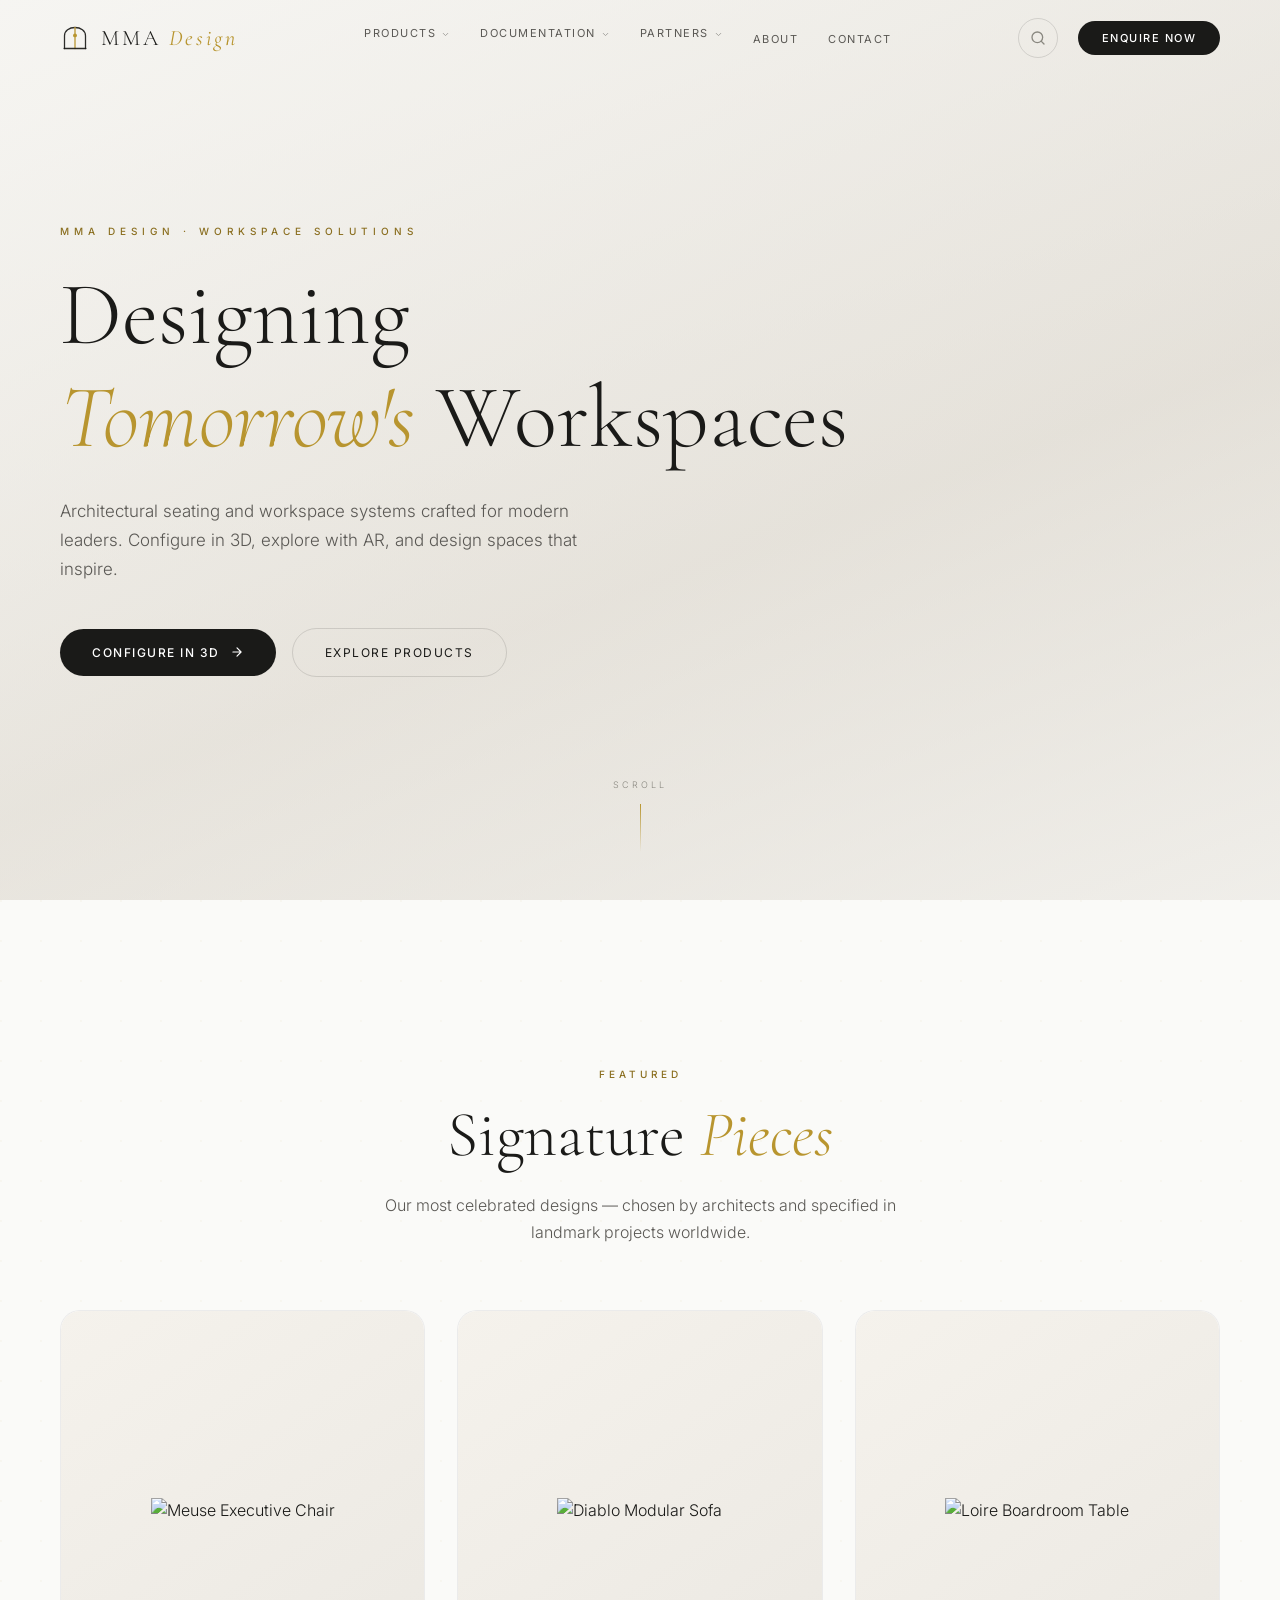
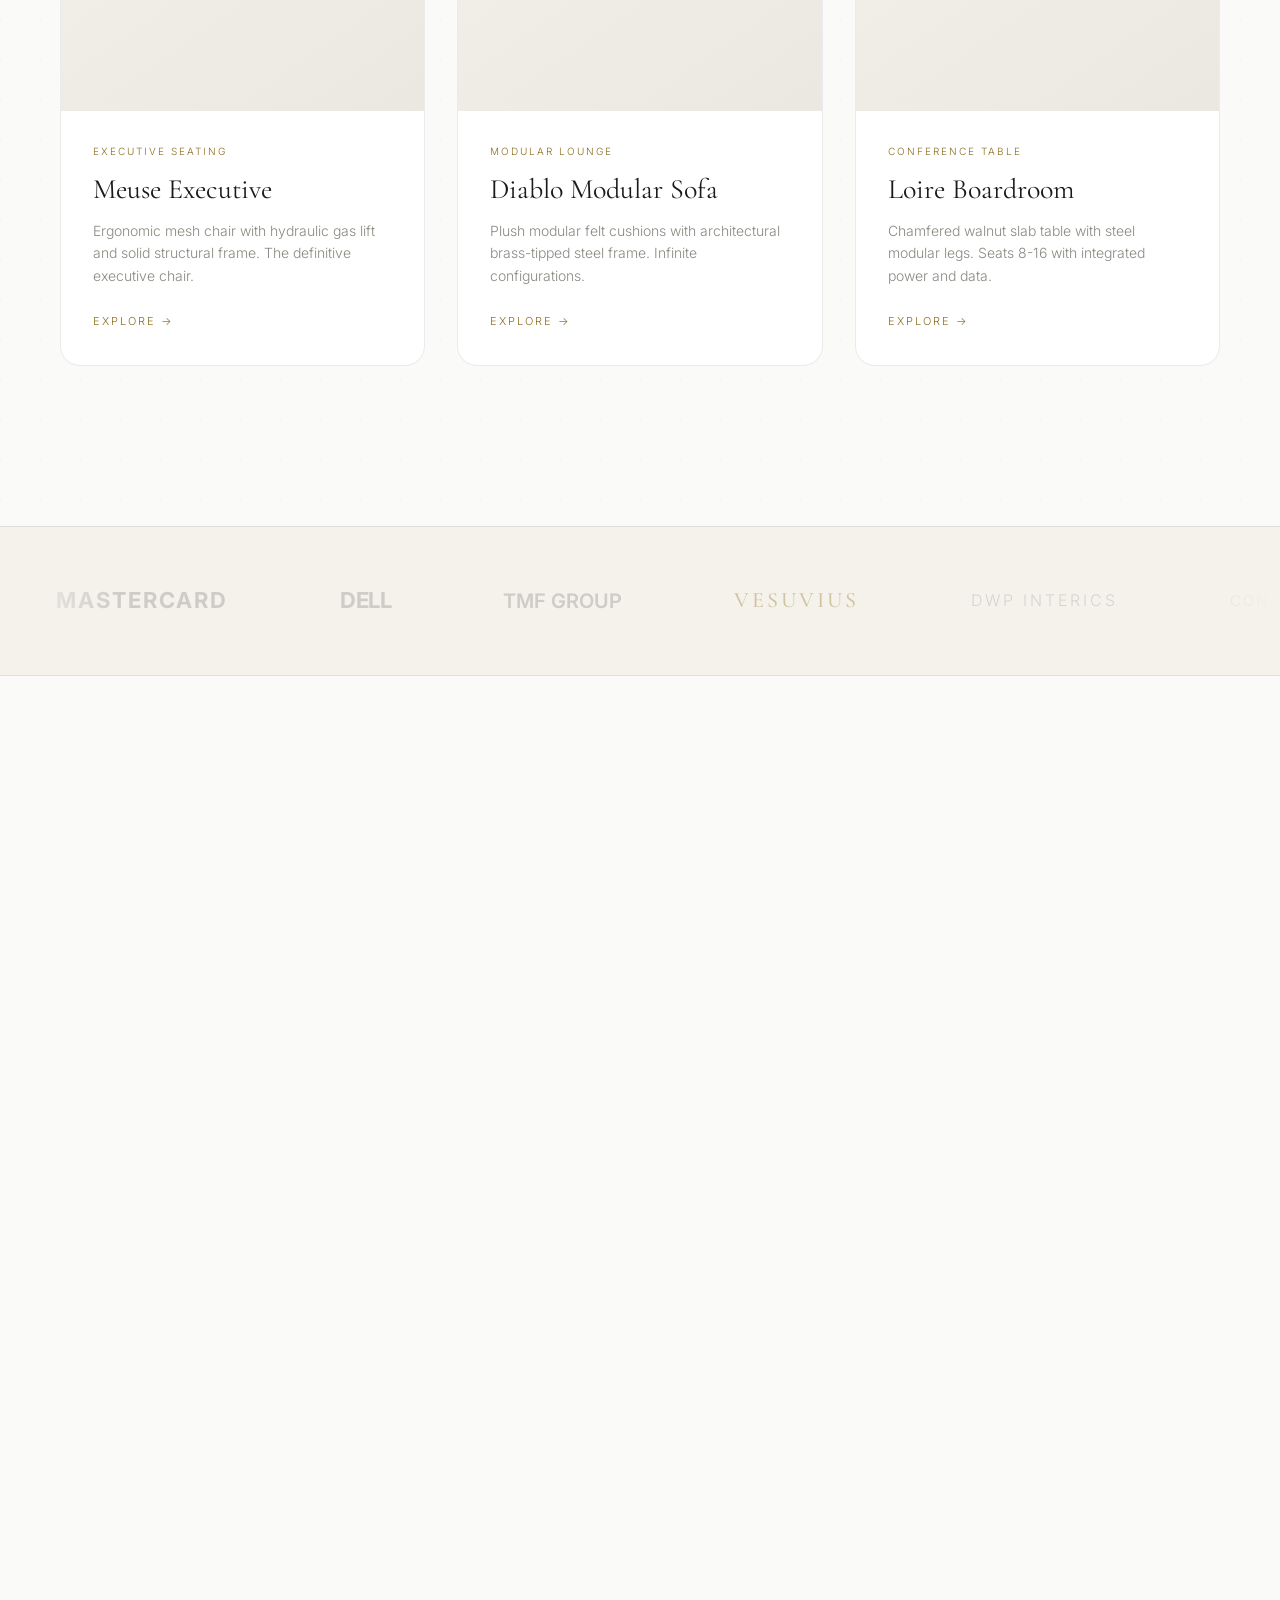
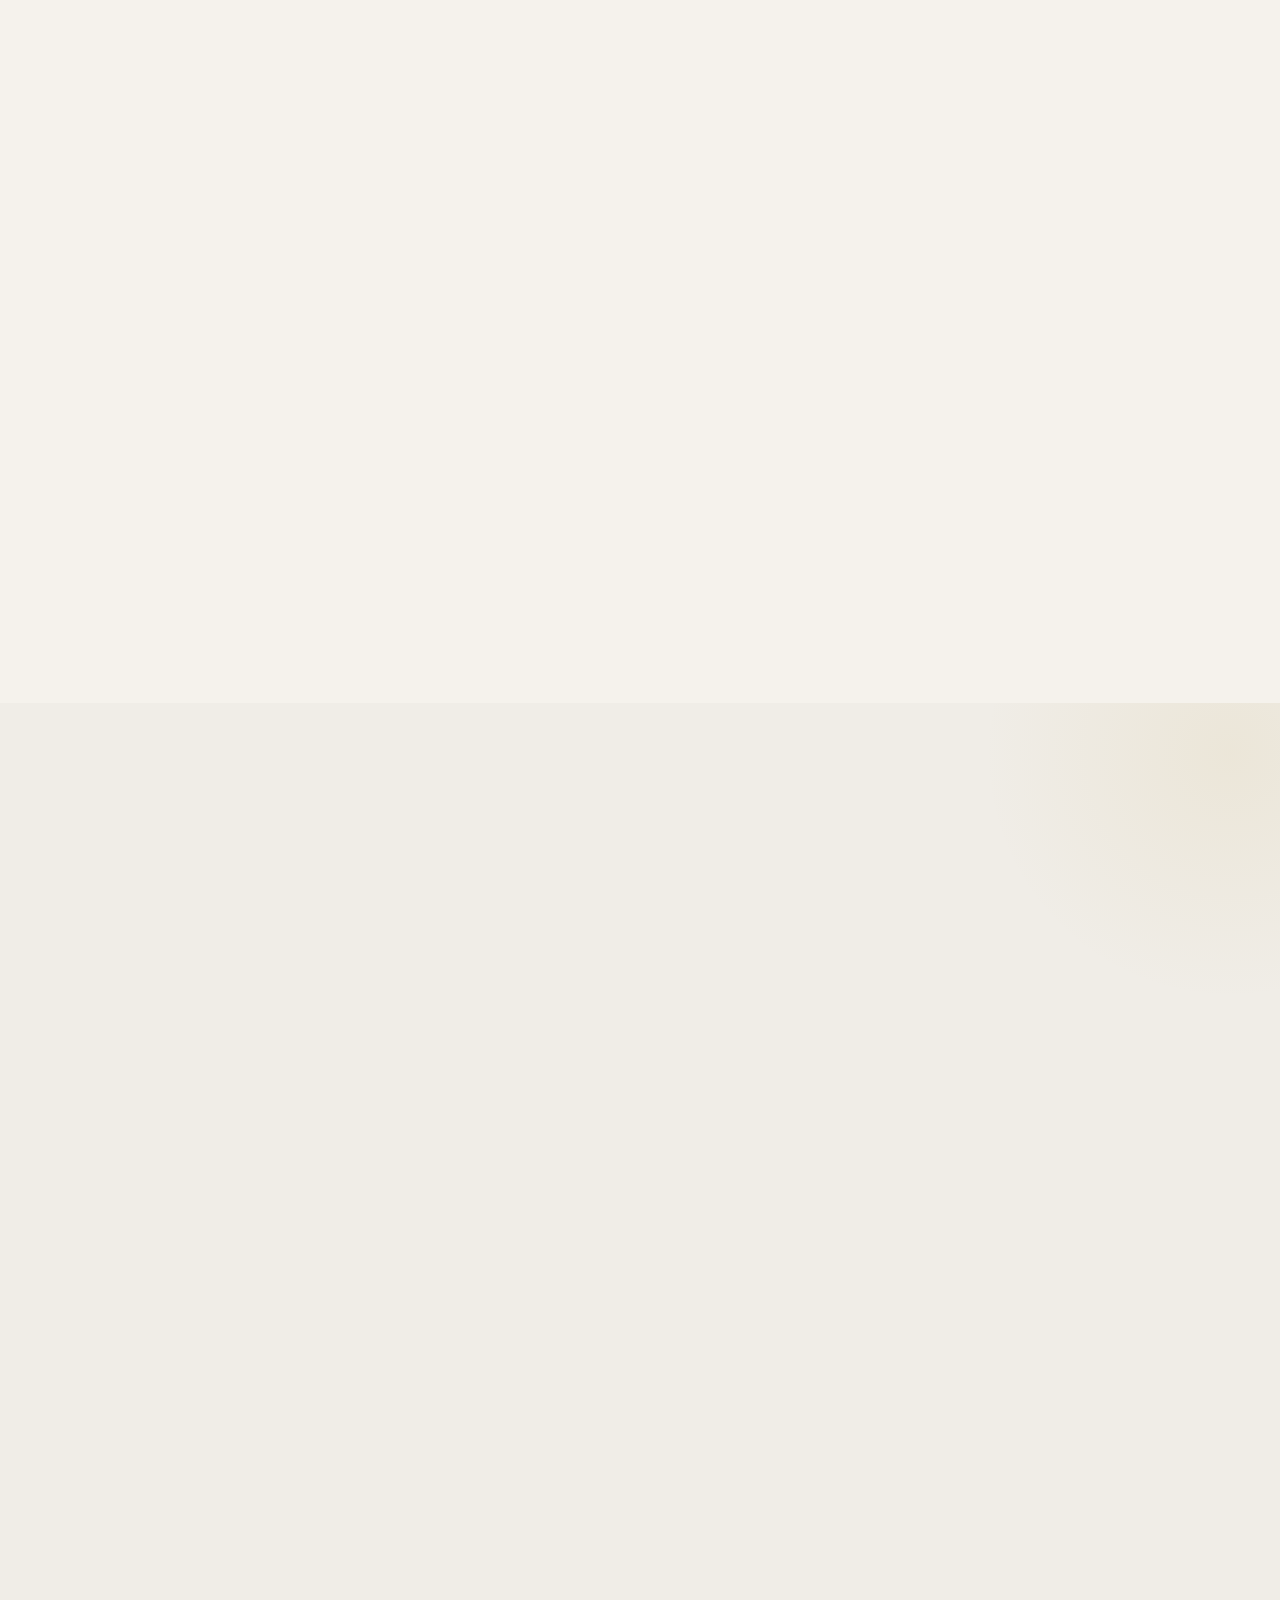
==== commit 5471c3cb: "feat(phase-5): brand-system polish, CMS-ready content model, mobile/perf hardening Brand system poli" ====
--- a/index.html
+++ b/index.html
@@ -11,6 +11,7 @@
   <link rel="preconnect" href="https://fonts.googleapis.com">
   <link rel="preconnect" href="https://fonts.gstatic.com" crossorigin>
   <link href="https://fonts.googleapis.com/css2?family=Cormorant+Garamond:ital,wght@0,300;0,400;0,500;0,600;1,300;1,400&family=Inter:wght@200;300;400;500;600;700&display=swap" rel="stylesheet">
+  <link rel="stylesheet" href="assets/brand.css">
   <style>
     :root {
       --gold: #B8952F;
@@ -148,6 +149,18 @@
     .search-result-card .src-tags { display: flex; gap: 6px; margin-top: 10px; flex-wrap: wrap; }
     .search-result-card .src-tag { font-size: 9px; letter-spacing: 1px; text-transform: uppercase; padding: 3px 8px; border-radius: 4px; border: 1px solid var(--border-medium); color: var(--text-muted); }
     .search-suggestion-title { font-size: 11px; letter-spacing: 2px; text-transform: uppercase; color: var(--text-muted); margin-bottom: 16px; }
+    /* faceted search (Phase 3) */
+    .search-facets { display: flex; flex-direction: column; gap: 14px; margin-bottom: 24px; }
+    .facet-group { display: flex; align-items: center; gap: 10px; flex-wrap: wrap; }
+    .facet-label { font-size: 9px; font-weight: 600; letter-spacing: 1.5px; text-transform: uppercase; color: var(--text-muted); width: 70px; flex-shrink: 0; }
+    .facet-chip { background: var(--bg-card); border: 1px solid var(--border-medium); padding: 6px 14px; border-radius: 100px; font-size: 11px; letter-spacing: 0.5px; color: var(--text-secondary); cursor: pointer; transition: all 0.25s; }
+    .facet-chip:hover { border-color: var(--gold); color: var(--dark); }
+    .facet-chip.active { background: var(--gold); border-color: var(--gold); color: #fff; font-weight: 500; }
+    .search-meta { display: flex; align-items: center; justify-content: space-between; margin-bottom: 16px; }
+    .search-count { font-size: 11px; letter-spacing: 1.5px; text-transform: uppercase; color: var(--text-muted); }
+    .search-clear { font-size: 10px; letter-spacing: 1px; text-transform: uppercase; color: var(--gold-dark); cursor: pointer; background: none; border: none; opacity: 0; pointer-events: none; transition: opacity 0.3s; }
+    .search-clear.show { opacity: 1; pointer-events: auto; }
+    .search-clear:hover { text-decoration: underline; }
 
     #hero { position: relative; height: 100vh; min-height: 700px; display: flex; align-items: center; overflow: hidden; background: var(--bg-warm); }
     .hero-video-wrap { position: absolute; inset: 0; z-index: 1; overflow: hidden; background: linear-gradient(145deg, #E8E4DC 0%, #D5CFC4 25%, #C8C0B3 50%, #DDD8D0 75%, #E8E4DC 100%); background-size: 400% 400%; animation: heroGradientShift 15s ease infinite; }
@@ -530,9 +543,10 @@
 
 <nav id="navbar">
   <div class="nav-inner">
-    <div class="nav-logo" onclick="window.scrollTo({top:0,behavior:'smooth'})">
-      <img src="https://www.mmadesign.in/assets/images/logo/mmadesignlogo.png" alt="MMA Design" onerror="this.style.display='none';this.parentNode.innerHTML='<span class=\'nav-logo-text\'>MMA <em>Design</em></span>'">
-    </div>
+    <a class="mma-logo" href="#" onclick="event.preventDefault();window.scrollTo({top:0,behavior:'smooth'})" aria-label="MMA Design — home">
+      <svg class="mma-mark" viewBox="0 0 40 40" fill="none" aria-hidden="true"><path d="M6 34V17C6 10.6 12.3 6 20 6C27.7 6 34 10.6 34 17V34" stroke="currentColor" stroke-width="1.7" stroke-linecap="round" stroke-linejoin="round" opacity="0.92"/><path d="M20 6V34" stroke="#B8952F" stroke-width="1.7" stroke-linecap="round"/><path d="M5.5 34H34.5" stroke="currentColor" stroke-width="1.7" stroke-linecap="round" opacity="0.92"/><circle cx="20" cy="16.5" r="2.6" fill="#B8952F"/></svg>
+      <span class="mma-wordmark">MMA&nbsp;<em>Design</em></span>
+    </a>
     <ul class="nav-center">
       <li class="nav-item" data-menu="products">
         <a>Products <svg class="caret" viewBox="0 0 24 24" fill="none" stroke="currentColor" stroke-width="2.4" stroke-linecap="round" stroke-linejoin="round"><path d="M6 9l6 6 6-6"/></svg></a>
@@ -648,15 +662,11 @@
       <input type="text" id="search-input" placeholder="Search products, collections, forms..." autocomplete="off">
       <button class="search-close" id="searchClose">&times;</button>
     </div>
-    <div class="search-suggestion-title">Popular Searches</div>
-    <div class="search-chips" id="searchChips">
-      <span class="search-chip" data-query="circular">Circular</span>
-      <span class="search-chip" data-query="executive chair">Executive Chair</span>
-      <span class="search-chip" data-query="boardroom table">Boardroom</span>
-      <span class="search-chip" data-query="lounge">Lounge</span>
-      <span class="search-chip" data-query="walnut">Walnut</span>
-      <span class="search-chip" data-query="sofa">Sofa</span>
-      <span class="search-chip" data-query="reception">Reception</span>
+    <div class="search-suggestion-title">Refine by</div>
+    <div class="search-facets" id="searchFacets"></div>
+    <div class="search-meta">
+      <span class="search-count" id="searchCount"></span>
+      <button class="search-clear" id="searchClear">Clear all</button>
     </div>
     <div id="search-results"></div>
   </div>
@@ -687,7 +697,7 @@
   </div>
 </section>
 
-<section id="featured" class="section">
+<section id="featured" class="section cv-auto">
   <div class="reveal" style="text-align:center;margin-bottom:64px;">
     <div class="section-eyebrow" style="display:inline-block;">Featured</div>
     <h2 class="section-title" style="margin-left:auto;margin-right:auto;">Signature <em>Pieces</em></h2>
@@ -747,7 +757,7 @@
   </div>
 </section>
 
-<section id="products" class="section section-pattern-dots">
+<section id="products" class="section section-pattern-dots cv-auto">
   <div class="reveal">
     <div class="section-eyebrow">Product Catalogue</div>
     <div style="display:flex;justify-content:space-between;align-items:flex-end;margin-bottom:32px;flex-wrap:wrap;gap:24px;">
@@ -773,7 +783,7 @@
   <div class="reveal" id="catalogueEmpty" style="display:none;text-align:center;padding:60px 0;color:var(--text-muted);font-size:14px;"></div>
 </section>
 
-<section id="configurator" class="section section-pattern-lines" style="background:var(--bg-warm);">
+<section id="configurator" class="section section-pattern-lines cv-auto" style="background:var(--bg-warm);">
   <div class="config-wrapper reveal">
     <div>
       <div class="section-eyebrow">Interactive 3D Studio</div>
@@ -828,7 +838,7 @@
   </div>
 </section>
 
-<section id="materials" class="section">
+<section id="materials" class="section cv-auto">
   <div class="reveal" style="text-align:center;margin-bottom:16px;">
     <div class="section-eyebrow" style="display:inline-block;">Craft</div>
     <h2 class="section-title" style="margin-left:auto;margin-right:auto;">Materials &amp; <em>Finishes</em></h2>
@@ -898,7 +908,7 @@
   </div>
 </section>
 
-<section id="sustainability" class="section">
+<section id="sustainability" class="section cv-auto">
   <div class="sustain-wrapper reveal">
     <div class="sustain-content">
       <div class="section-eyebrow">Responsibility</div>
@@ -935,7 +945,7 @@
   </div>
 </section>
 
-<section id="rooms" class="section section-pattern-diagonal">
+<section id="rooms" class="section section-pattern-diagonal cv-auto">
   <div class="reveal">
     <div class="section-eyebrow">3D Office Designer</div>
     <h2 class="section-title">Design Your <em>Space</em></h2>
@@ -987,7 +997,7 @@
   </div>
 </section>
 
-<section id="portfolio" class="section section-pattern-dots">
+<section id="portfolio" class="section section-pattern-dots cv-auto">
   <div class="portfolio-header reveal">
     <div>
       <div class="section-eyebrow">Projects</div>
@@ -1043,7 +1053,7 @@
   </div>
 </section>
 
-<section id="hive" class="section">
+<section id="hive" class="section cv-auto">
   <div class="reveal" style="text-align:center;">
     <div class="section-eyebrow" style="display:inline-block;">Gallery</div>
     <h2 class="section-title" style="margin-left:auto;margin-right:auto;">The Work, in <em>Motion</em></h2>
@@ -1076,7 +1086,7 @@
   <div class="lb-caption"></div>
 </div>
 
-<section id="collections" class="section" style="background:var(--bg-warm);">
+<section id="collections" class="section cv-auto" style="background:var(--bg-warm);">
   <div class="reveal" style="text-align:center;margin-bottom:64px;">
     <div class="section-eyebrow" style="display:inline-block;">Collections</div>
     <h2 class="section-title" style="margin-left:auto;margin-right:auto;">Curated for <em>Every Space</em></h2>
@@ -1118,7 +1128,7 @@
   </div>
 </section>
 
-<section id="services" class="section">
+<section id="services" class="section cv-auto">
   <div class="reveal" style="margin-bottom:48px;">
     <div class="section-eyebrow">Services</div>
     <h2 class="section-title">End-to-End <em>Workspace</em> Solutions</h2>
@@ -1172,7 +1182,7 @@
   </div>
 </section>
 
-<section id="testimonials" class="section" style="background:var(--bg-warm);">
+<section id="testimonials" class="section cv-auto" style="background:var(--bg-warm);">
   <div class="reveal" style="margin-bottom:48px;">
     <div class="section-eyebrow">Trusted By Leaders</div>
     <h2 class="section-title">What Our <em>Clients</em> Say</h2>
@@ -1277,7 +1287,10 @@
 <footer>
   <div class="footer-top">
     <div class="footer-brand">
-      <h3>MMA <em style="font-style:italic;color:var(--gold-light);">Design</em></h3>
+      <a class="mma-logo on-dark" href="index.html" aria-label="MMA Design — home" style="margin-bottom:16px;">
+        <svg class="mma-mark" viewBox="0 0 40 40" fill="none" aria-hidden="true"><path d="M6 34V17C6 10.6 12.3 6 20 6C27.7 6 34 10.6 34 17V34" stroke="currentColor" stroke-width="1.7" stroke-linecap="round" stroke-linejoin="round" opacity="0.92"/><path d="M20 6V34" stroke="#D4B24A" stroke-width="1.7" stroke-linecap="round"/><path d="M5.5 34H34.5" stroke="currentColor" stroke-width="1.7" stroke-linecap="round" opacity="0.92"/><circle cx="20" cy="16.5" r="2.6" fill="#D4B24A"/></svg>
+        <span class="mma-wordmark">MMA&nbsp;<em>Design</em></span>
+      </a>
       <p class="footer-tagline">Architectural seating and workspace systems designed for modern corporate leaders, R&amp;D hubs, and collaborative sanctuaries.</p>
       <div class="footer-socials">
         <a href="#" class="footer-social" aria-label="Instagram" title="Instagram">
@@ -1314,10 +1327,11 @@
     <div>
       <div class="footer-col-title">Resources</div>
       <ul class="footer-links">
-        <li><a href="#products">Catalogue PDF</a></li>
+        <li><a href="catalogue.html">Catalogue</a></li>
         <li><a href="office-designer.html">Office Designer</a></li>
         <li><a href="3d-studio.html">3D Studio</a></li>
-        <li><a href="#contact">Request Sample</a></li>
+        <li><a href="brand-guideline.html">Brand Guidelines</a></li>
+        <li><a href="cms.html">Content Console</a></li>
         <li><a href="#contact">Trade Enquiry</a></li>
       </ul>
     </div>
@@ -1328,85 +1342,17 @@
   </div>
 </footer>
 
+<script src="data/catalogue.js"></script>
 <script>
-// Phase 1 taxonomy — each product carries a group + subcategory so the mega-menu,
-// catalogue filters, and (Phase 2) listing pages can all share one source of truth.
-const taxonomy = [
-  { group: 'seating', label: 'Seating', subs: [
-    { sub: 'executive-chairs', label: 'Executive Chairs' },
-    { sub: 'conference-chairs', label: 'Conference Chairs' }
-  ]},
-  { group: 'soft-seating', label: 'Soft Seating', subs: [
-    { sub: 'sofas', label: 'Sofas' },
-    { sub: 'lounge-chairs', label: 'Lounge Chairs' },
-    { sub: 'benches', label: 'Benches' },
-    { sub: 'breakout', label: 'Breakout' }
-  ]},
-  { group: 'tables', label: 'Tables', subs: [
-    { sub: 'conference-tables', label: 'Conference Tables' },
-    { sub: 'meeting-tables', label: 'Meeting Tables' },
-    { sub: 'reception', label: 'Reception' }
-  ]},
-  { group: 'collaborative', label: 'Collaborative & Pods', subs: [
-    { sub: 'hot-desking', label: 'Hot Desking' },
-    { sub: 'bar-tables', label: 'Bar & Standing' }
-  ]},
-  { group: 'storage', label: 'Storage', subs: [
-    { sub: 'storage-systems', label: 'Storage Systems' }
-  ]}
-];
-const groupOf = {};
-const groupLabel = {};
-const subLabel = {};
-taxonomy.forEach(g => { groupLabel[g.group] = g.label; g.subs.forEach(s => { groupOf[s.sub] = g.group; subLabel[s.sub] = s.label; }); });
-
-const productData = [
-  { id: 1, name: 'Meuse Executive', group: 'seating', sub: 'executive-chairs', category: 'chairs', cat: 'Executive Seating', shape: 'curved', desc: 'Ergonomic mesh, hydraulic gas lift, solid structural frame with multiple base options.', tags: ['D9 Base','L30 Base','Leather','Mesh'], isNew: true, bases: ['D9','L14','L21','L30','R7'] },
-  { id: 2, name: 'Meuse Conference', group: 'seating', sub: 'conference-chairs', category: 'chairs', cat: 'Conference Seating', shape: 'curved', desc: 'Stackable conference chair with cushioned seat, chrome sled base, and upholstered back.', tags: ['S7 Base','Upholstered','Stackable'], isNew: false, bases: ['S7','L14'] },
-  { id: 3, name: 'Diablo Modular Sofa', group: 'soft-seating', sub: 'sofas', category: 'sofas', cat: 'Modular Lounge', shape: 'rectangular', desc: 'Plush modular felt cushions with architectural brass-tipped steel frame. Multiple configuration options.', tags: ['L31 Base','Felt','Modular','Brass Tips'], isNew: true, bases: ['L31','L32'] },
-  { id: 4, name: 'Diablo Bench', group: 'soft-seating', sub: 'benches', category: 'sofas', cat: 'Public Seating', shape: 'rectangular', desc: 'Linear bench system for waiting areas, corridors, and informal meeting zones.', tags: ['L32 Base','Fabric','Linear'], isNew: false, bases: ['L32'] },
-  { id: 5, name: 'Loire Boardroom', group: 'tables', sub: 'conference-tables', category: 'tables', cat: 'Conference Table', shape: 'rectangular', desc: 'Chamfered walnut wood slab table with steel modular legs. Seats 8-16.', tags: ['Walnut','Steel Legs','Grommet','Power'], isNew: true, bases: ['R13','L30'] },
-  { id: 6, name: 'Loire Round', group: 'tables', sub: 'meeting-tables', category: 'tables', cat: 'Meeting Table', shape: 'circular', desc: 'Circular meeting table in solid oak or walnut. Perfect for 4-6 person huddle spaces.', tags: ['Circular','Oak','Walnut','Power'], isNew: false, bases: ['R7','R13'] },
-  { id: 7, name: 'Flamingo Lounge', group: 'soft-seating', sub: 'lounge-chairs', category: 'lounge', cat: 'Lounge Chair', shape: 'curved', desc: 'Iconic swivel lounge chair. Sculptural walnut plywood shell with luxurious leather finish.', tags: ['Swivel','R13 Base','Leather','Plywood'], isNew: true, bases: ['R13','R7'] },
-  { id: 8, name: 'Seine Reception Desk', group: 'tables', sub: 'reception', category: 'tables', cat: 'Reception', shape: 'rectangular', desc: 'Curved reception counter in premium wood veneer with integrated lighting and cable management.', tags: ['Curved','Veneer','LED','Counter'], isNew: false, bases: ['L21'] },
-  { id: 9, name: 'Rhone Collaborative Table', group: 'collaborative', sub: 'hot-desking', category: 'collaborative', cat: 'Hot Desking', shape: 'oval', desc: 'Oval collaborative table with power integration, cable management, and whiteboard surface.', tags: ['Oval','Power','Whiteboard','Hot Desk'], isNew: true, bases: ['L14','R7'] },
-  { id: 10, name: 'Marne Storage Wall', group: 'storage', sub: 'storage-systems', category: 'storage', cat: 'Storage System', shape: 'rectangular', desc: 'Modular storage wall with open shelving, closed cabinets, and integrated display niches.', tags: ['Modular','Shelving','Cabinets','Display'], isNew: false, bases: [] },
-  { id: 11, name: 'Durance Breakout Sofa', group: 'soft-seating', sub: 'breakout', category: 'sofas', cat: 'Breakout', shape: 'curved', desc: 'Modular curved sofa for informal breakout spaces. Available in 30+ fabric options.', tags: ['Curved','Modular','Fabric','Breakout'], isNew: false, bases: ['L32','L31'] },
-  { id: 12, name: 'Garonne Bar Table', group: 'collaborative', sub: 'bar-tables', category: 'collaborative', cat: 'Standing Desk', shape: 'circular', desc: 'Height-adjustable round bar table for standing meetings and informal exchanges.', tags: ['Circular','Height Adj','Standing','Power'], isNew: true, bases: ['R7'] }
-];
+// Catalogue data (taxonomy, productData, productImages, productSVGs, material
+// palettes, helper maps) lives in data/catalogue.js and is shared with
+// catalogue.html and product.html.
+
+// Phase 5 · mobile/perf hardening — respect visitors who ask for less motion.
+const PRM = !!(window.matchMedia && window.matchMedia('(prefers-reduced-motion: reduce)').matches);
 
 const productsGrid = document.getElementById('productsGrid');
 let activeFilter = { type: 'all', value: 'all' };
-
-const productSVGs = {
-  'Meuse Executive': `<svg width="200" height="200" viewBox="0 0 200 200" fill="none"><g stroke="#B8952F" stroke-width="1.2" opacity="0.2" stroke-linecap="round" stroke-linejoin="round"><ellipse cx="100" cy="170" rx="40" ry="6"/><path d="M75 170 L75 145 Q75 132 83 128 L83 100"/><path d="M125 170 L125 145 Q125 132 117 128 L117 100"/><path d="M70 100 Q70 65 100 52 Q130 65 130 100"/><path d="M70 100 L70 108 Q70 116 78 116 L122 116 Q130 116 130 108 L130 100"/><path d="M66 88 Q64 80 67 74 L70 72"/><path d="M134 88 Q136 80 133 74 L130 72"/><path d="M66 88 L66 104 Q66 112 70 112"/><path d="M134 88 L134 104 Q134 112 130 112"/><line x1="87" y1="170" x2="87" y2="178"/><line x1="113" y1="170" x2="113" y2="178"/><circle cx="87" cy="180" r="3"/><circle cx="113" cy="180" r="3"/><circle cx="100" cy="180" r="3"/><path d="M84 180 L116 180"/><path d="M80 116 L80 130 Q80 138 85 142"/><path d="M120 116 L120 130 Q120 138 115 142"/><line x1="90" y1="66" x2="90" y2="92" opacity="0.4"/><line x1="100" y1="62" x2="100" y2="92" opacity="0.4"/><line x1="110" y1="66" x2="110" y2="92" opacity="0.4"/></g></svg>`,
-  'Meuse Conference': `<svg width="200" height="200" viewBox="0 0 200 200" fill="none"><g stroke="#B8952F" stroke-width="1.2" opacity="0.2" stroke-linecap="round" stroke-linejoin="round"><path d="M70 160 L60 170 L140 170 L130 160"/><path d="M65 170 L65 180 L135 180 L135 170"/><path d="M75 160 L75 130 Q75 118 82 115 L82 95"/><path d="M125 160 L125 130 Q125 118 118 115 L118 95"/><path d="M72 95 Q72 68 100 58 Q128 68 128 95"/><path d="M72 95 L72 102 Q72 108 78 108 L122 108 Q128 108 128 102 L128 95"/><path d="M68 84 Q66 78 69 73"/><path d="M132 84 Q134 78 131 73"/><path d="M68 84 L68 98 Q68 104 72 104"/><path d="M132 84 L132 98 Q132 104 128 104"/><path d="M82 108 L82 118 Q82 125 88 128"/><path d="M118 108 L118 118 Q118 125 112 128"/><line x1="88" y1="70" x2="88" y2="90" opacity="0.4"/><line x1="100" y1="66" x2="100" y2="90" opacity="0.4"/><line x1="112" y1="70" x2="112" y2="90" opacity="0.4"/></g></svg>`,
-  'Diablo Modular Sofa': `<svg width="200" height="200" viewBox="0 0 200 200" fill="none"><g stroke="#B8952F" stroke-width="1.2" opacity="0.2" stroke-linecap="round" stroke-linejoin="round"><rect x="20" y="90" width="160" height="40" rx="5"/><rect x="24" y="94" width="48" height="32" rx="3"/><rect x="76" y="94" width="48" height="32" rx="3"/><rect x="128" y="94" width="48" height="32" rx="3"/><rect x="16" y="76" width="168" height="16" rx="4"/><path d="M16 76 Q16 64 28 64 L172 64 Q184 64 184 76"/><line x1="36" y1="130" x2="36" y2="160"/><line x1="164" y1="130" x2="164" y2="160"/><rect x="30" y="156" width="12" height="5" rx="2"/><rect x="158" y="156" width="12" height="5" rx="2"/><line x1="36" y1="145" x2="164" y2="145" opacity="0.3"/><path d="M44 64 L44 52 Q44 44 52 44 L148 44 Q156 44 156 52 L156 64" opacity="0.4"/><line x1="80" y1="52" x2="80" y2="64" opacity="0.3"/><line x1="120" y1="48" x2="120" y2="64" opacity="0.3"/></g></svg>`,
-  'Diablo Bench': `<svg width="200" height="200" viewBox="0 0 200 200" fill="none"><g stroke="#B8952F" stroke-width="1.2" opacity="0.2" stroke-linecap="round" stroke-linejoin="round"><rect x="25" y="95" width="150" height="30" rx="4"/><rect x="20" y="85" width="160" height="12" rx="3"/><line x1="45" y1="125" x2="45" y2="160"/><line x1="155" y1="125" x2="155" y2="160"/><rect x="39" y="156" width="12" height="5" rx="2"/><rect x="149" y="156" width="12" height="5" rx="2"/><line x1="45" y1="142" x2="155" y2="142" opacity="0.3"/><rect x="30" y="98" width="45" height="24" rx="3" opacity="0.5"/><rect x="80" y="98" width="45" height="24" rx="3" opacity="0.5"/><rect x="130" y="98" width="40" height="24" rx="3" opacity="0.5"/></g></svg>`,
-  'Loire Boardroom': `<svg width="200" height="200" viewBox="0 0 200 200" fill="none"><g stroke="#B8952F" stroke-width="1.2" opacity="0.2" stroke-linecap="round" stroke-linejoin="round"><path d="M20 95 L180 95 L172 100 L28 100 Z"/><rect x="24" y="82" width="152" height="15" rx="2"/><line x1="42" y1="100" x2="38" y2="160"/><line x1="158" y1="100" x2="162" y2="160"/><line x1="72" y1="100" x2="71" y2="160"/><line x1="128" y1="100" x2="129" y2="160"/><rect x="32" y="156" width="12" height="5" rx="2"/><rect x="156" y="156" width="12" height="5" rx="2"/><rect x="65" y="156" width="12" height="5" rx="2"/><rect x="123" y="156" width="12" height="5" rx="2"/><line x1="38" y1="130" x2="162" y2="130" opacity="0.3"/><ellipse cx="100" cy="75" rx="22" ry="3" opacity="0.2"/><line x1="85" y1="82" x2="85" y2="75" opacity="0.15"/><line x1="115" y1="82" x2="115" y2="75" opacity="0.15"/></g></svg>`,
-  'Loire Round': `<svg width="200" height="200" viewBox="0 0 200 200" fill="none"><g stroke="#B8952F" stroke-width="1.2" opacity="0.2" stroke-linecap="round" stroke-linejoin="round"><ellipse cx="100" cy="90" rx="65" ry="20"/><ellipse cx="100" cy="86" rx="62" ry="17" opacity="0.5"/><line x1="60" y1="110" x2="55" y2="165"/><line x1="140" y1="110" x2="145" y2="165"/><line x1="100" y1="110" x2="100" y2="165"/><rect x="49" y="161" width="12" height="5" rx="2"/><rect x="139" y="161" width="12" height="5" rx="2"/><rect x="94" y="161" width="12" height="5" rx="2"/><ellipse cx="100" cy="82" rx="20" ry="4" opacity="0.15"/><circle cx="100" cy="82" r="3" opacity="0.2"/></g></svg>`,
-  'Flamingo Lounge': `<svg width="200" height="200" viewBox="0 0 200 200" fill="none"><g stroke="#B8952F" stroke-width="1.2" opacity="0.2" stroke-linecap="round" stroke-linejoin="round"><ellipse cx="100" cy="170" rx="30" ry="5"/><path d="M80 170 L80 155 Q80 148 86 145 L86 125"/><path d="M120 170 L120 155 Q120 148 114 145 L114 125"/><path d="M72 125 Q68 85 100 60 Q132 85 128 125"/><path d="M72 125 L72 132 Q72 140 80 140 L120 140 Q128 140 128 132 L128 125"/><path d="M65 110 Q60 95 68 82"/><path d="M135 110 Q140 95 132 82"/><path d="M65 110 L65 128 Q65 136 72 136"/><path d="M135 110 L135 128 Q135 136 128 136"/><path d="M88 75 Q100 55 112 75" opacity="0.4"/><line x1="100" y1="60" x2="100" y2="90" opacity="0.3"/><path d="M86 145 Q86 155 92 160 L92 170"/><path d="M114 145 Q114 155 108 160 L108 170"/></g></svg>`,
-  'Seine Reception Desk': `<svg width="200" height="200" viewBox="0 0 200 200" fill="none"><g stroke="#B8952F" stroke-width="1.2" opacity="0.2" stroke-linecap="round" stroke-linejoin="round"><path d="M30 80 Q30 70 50 65 L150 65 Q170 70 170 80 L170 140 Q170 150 150 155 L50 155 Q30 150 30 140 Z"/><path d="M35 80 L35 140 Q35 148 50 150 L150 150 Q165 148 165 140 L165 80" opacity="0.5"/><line x1="30" y1="100" x2="170" y2="100" opacity="0.4"/><rect x="55" y="105" width="90" height="40" rx="3" opacity="0.3"/><line x1="100" y1="105" x2="100" y2="145" opacity="0.2"/><path d="M50 65 L50 55 Q50 50 55 50 L145 50 Q150 50 150 55 L150 65" opacity="0.3"/><line x1="80" y1="55" x2="80" y2="65" opacity="0.2"/><line x1="120" y1="55" x2="120" y2="65" opacity="0.2"/><circle cx="100" cy="85" r="4" opacity="0.3"/></g></svg>`,
-  'Rhone Collaborative Table': `<svg width="200" height="200" viewBox="0 0 200 200" fill="none"><g stroke="#B8952F" stroke-width="1.2" opacity="0.2" stroke-linecap="round" stroke-linejoin="round"><ellipse cx="100" cy="90" rx="70" ry="25"/><ellipse cx="100" cy="86" rx="67" ry="22" opacity="0.5"/><line x1="55" y1="115" x2="50" y2="165"/><line x1="145" y1="115" x2="150" y2="165"/><line x1="100" y1="115" x2="100" y2="165"/><rect x="44" y="161" width="12" height="5" rx="2"/><rect x="144" y="161" width="12" height="5" rx="2"/><rect x="94" y="161" width="12" height="5" rx="2"/><line x1="50" y1="140" x2="150" y2="140" opacity="0.2"/><ellipse cx="80" cy="84" rx="8" ry="3" opacity="0.15"/><ellipse cx="120" cy="84" rx="8" ry="3" opacity="0.15"/><circle cx="100" cy="82" r="2" opacity="0.2"/></g></svg>`,
-  'Marne Storage Wall': `<svg width="200" height="200" viewBox="0 0 200 200" fill="none"><g stroke="#B8952F" stroke-width="1.2" opacity="0.2" stroke-linecap="round" stroke-linejoin="round"><rect x="30" y="40" width="140" height="130" rx="3"/><line x1="30" y1="72" x2="170" y2="72"/><line x1="30" y1="105" x2="170" y2="105"/><line x1="30" y1="138" x2="170" y2="138"/><line x1="100" y1="40" x2="100" y2="170"/><rect x="35" y="45" width="60" height="22" rx="2" opacity="0.3"/><rect x="105" y="45" width="60" height="22" rx="2" opacity="0.3"/><rect x="35" y="77" width="28" height="22" rx="2" opacity="0.3"/><rect x="68" y="77" width="28" height="22" rx="2" opacity="0.3"/><rect x="105" y="77" width="60" height="22" rx="2" opacity="0.3"/><rect x="35" y="110" width="60" height="22" rx="2" opacity="0.3"/><rect x="105" y="110" width="28" height="22" rx="2" opacity="0.3"/><rect x="138" y="110" width="28" height="22" rx="2" opacity="0.3"/><rect x="35" y="143" width="60" height="22" rx="2" opacity="0.3"/><rect x="105" y="143" width="60" height="22" rx="2" opacity="0.3"/><line x1="40" y1="170" x2="40" y2="178"/><line x1="160" y1="170" x2="160" y2="178"/></g></svg>`,
-  'Durance Breakout Sofa': `<svg width="200" height="200" viewBox="0 0 200 200" fill="none"><g stroke="#B8952F" stroke-width="1.2" opacity="0.2" stroke-linecap="round" stroke-linejoin="round"><path d="M30 100 Q30 75 50 70 L150 70 Q170 75 170 100 L170 130 Q170 140 160 140 L40 140 Q30 140 30 130 Z"/><path d="M35 100 Q35 80 50 76 L150 76 Q165 80 165 100 L165 128 Q165 135 158 135 L42 135 Q35 135 35 128 Z" opacity="0.5"/><rect x="40" y="100" width="50" height="30" rx="4" opacity="0.4"/><rect x="95" y="100" width="50" height="30" rx="4" opacity="0.4"/><line x1="50" y1="140" x2="50" y2="162"/><line x1="150" y1="140" x2="150" y2="162"/><rect x="44" y="158" width="12" height="5" rx="2"/><rect x="144" y="158" width="12" height="5" rx="2"/><path d="M25 95 Q22 85 28 78" opacity="0.4"/><path d="M175 95 Q178 85 172 78" opacity="0.4"/></g></svg>`,
-  'Garonne Bar Table': `<svg width="200" height="200" viewBox="0 0 200 200" fill="none"><g stroke="#B8952F" stroke-width="1.2" opacity="0.2" stroke-linecap="round" stroke-linejoin="round"><ellipse cx="100" cy="60" rx="45" ry="12"/><ellipse cx="100" cy="57" rx="42" ry="10" opacity="0.5"/><line x1="100" y1="72" x2="100" y2="155"/><path d="M80 155 L120 155"/><ellipse cx="100" cy="158" rx="25" ry="5"/><line x1="75" y1="158" x2="75" y2="168"/><line x1="125" y1="158" x2="125" y2="168"/><rect x="69" y="165" width="12" height="4" rx="2"/><rect x="119" y="165" width="12" height="4" rx="2"/><path d="M85 120 L115 120" opacity="0.3"/><circle cx="100" cy="55" r="3" opacity="0.2"/><path d="M90 60 L90 55" opacity="0.15"/><path d="M110 60 L110 55" opacity="0.15"/></g></svg>`
-};
-
-const productImages = {
-  'Meuse Executive': 'https://images.unsplash.com/photo-1580480055273-228ff5388ef8?w=600&h=600&fit=crop',
-  'Meuse Conference': 'https://images.unsplash.com/photo-1592078615290-033ee584e267?w=600&h=600&fit=crop',
-  'Diablo Modular Sofa': 'https://images.unsplash.com/photo-1555041469-a586c61ea9bc?w=600&h=600&fit=crop',
-  'Diablo Bench': 'https://images.unsplash.com/photo-1506439773649-6e0eb8cfb237?w=600&h=600&fit=crop',
-  'Loire Boardroom': 'https://images.unsplash.com/photo-1524758631624-e2822e304c36?w=600&h=600&fit=crop',
-  'Loire Round': 'https://images.unsplash.com/photo-1611269154421-4e27233ac5c7?w=600&h=600&fit=crop',
-  'Flamingo Lounge': 'https://images.unsplash.com/photo-1567538096630-e0c55bd6374c?w=600&h=600&fit=crop',
-  'Seine Reception Desk': 'https://images.unsplash.com/photo-1497366216548-37526070297c?w=600&h=600&fit=crop',
-  'Rhone Collaborative Table': 'https://images.unsplash.com/photo-1497366811353-6870744d04b2?w=600&h=600&fit=crop',
-  'Marne Storage Wall': 'https://images.unsplash.com/photo-1595428774223-ef52624120d2?w=600&h=600&fit=crop',
-  'Durance Breakout Sofa': 'https://images.unsplash.com/photo-1540574163026-643ea20ade25?w=600&h=600&fit=crop',
-  'Garonne Bar Table': 'https://images.unsplash.com/photo-1581539250439-c96689b516dd?w=600&h=600&fit=crop'
-};
 
 function filterProducts(filter) {
   if (!filter || filter.type === 'all') return productData.slice();
@@ -1436,18 +1382,18 @@
   if (metaEl) metaEl.textContent = filtered.length + (filtered.length === 1 ? ' piece' : ' pieces');
 
   productsGrid.innerHTML = filtered.map(p => `
-    <div class="product-card" data-group="${p.group}" data-sub="${p.sub}" data-category="${p.category}" data-shape="${p.shape}">
+    <div class="product-card" data-group="${p.group}" data-sub="${p.sub}" data-category="${p.category}" data-shape="${p.shape}" onclick="location.href='product.html?id=${p.id}'" style="cursor:pointer;">
       <div class="product-card-img">
         <div class="img-inner">
-          <img src="${productImages[p.name]}" alt="${p.name}" loading="lazy">
+          <img src="${imgFor(productImages[p.name], 700)}" alt="${p.name}" loading="lazy" decoding="async">
         </div>
         <div class="card-badges">
           ${p.isNew ? '<span class="badge badge-new">New</span>' : ''}
           <span class="badge badge-shape">${p.shape}</span>
         </div>
         <div class="card-actions">
-          <a href="3d-studio.html" class="card-action-btn card-action-primary">Configure in 3D</a>
-          <button class="card-action-btn card-action-secondary" onclick="pinToPinterest('${p.name}')">Pin to Board</button>
+          <a href="product.html?id=${p.id}" class="card-action-btn card-action-primary" onclick="event.stopPropagation()">View Product</a>
+          <a href="3d-studio.html?model=${p.studioModel}" class="card-action-btn card-action-secondary" onclick="event.stopPropagation()">Configure 3D</a>
         </div>
       </div>
       <div class="product-card-body">
@@ -1496,10 +1442,18 @@
   });
 });
 
-// Mega-menu category links + live counts (kept in sync with the data, never hardcoded drift)
+// Mega-menu category links → dedicated catalogue listing page (Phase 2)
+function gotoCatalogue(type, value) {
+  if (type === 'all' || !value) { location.href = 'catalogue.html'; return; }
+  location.href = 'catalogue.html?type=' + encodeURIComponent(type) + '&value=' + encodeURIComponent(value);
+}
 document.querySelectorAll('.mega-link[data-type], .mega-all[data-type]').forEach(el => {
-  el.addEventListener('click', () => selectCategory(el.dataset.type, el.dataset.value));
+  el.addEventListener('click', () => gotoCatalogue(el.dataset.type, el.dataset.value));
 });
+document.querySelectorAll('.mm-cat[data-type]').forEach(el => {
+  el.addEventListener('click', () => gotoCatalogue(el.dataset.type, el.dataset.value));
+});
+// live sub-counts in the mega-menu (kept in sync with the data, never hardcoded drift)
 document.querySelectorAll('.mega-link[data-type="sub"]').forEach(el => {
   const countEl = el.querySelector('.mega-count');
   if (countEl) countEl.textContent = productData.filter(p => p.sub === el.dataset.value).length;
@@ -1514,50 +1468,77 @@
 document.getElementById('searchClose').addEventListener('click', () => { searchOverlay.classList.remove('open'); searchInput.value = ''; searchResults.innerHTML = ''; });
 document.addEventListener('keydown', e => { if (e.key === 'Escape') { searchOverlay.classList.remove('open'); searchInput.value = ''; } });
 
-document.querySelectorAll('.search-chip').forEach(chip => {
+// ── Faceted search (Phase 3) ──
+// Text + Space / Material / Type / Shape facets, OR within a facet, AND across.
+const searchFacets = { application: [], material: [], group: [], shape: [] };
+const facetDefs = [
+  { key: 'application', label: 'Space',    options: APPLICATIONS.map(a => ({ v: a.id, l: a.label })) },
+  { key: 'material',    label: 'Material', options: MATERIALS.map(m => ({ v: m.id, l: m.label })) },
+  { key: 'group',       label: 'Type',     options: taxonomy.map(g => ({ v: g.group, l: g.label })) },
+  { key: 'shape',       label: 'Shape',    options: SHAPES.map(s => ({ v: s.id, l: s.label })) }
+];
+
+const searchFacetsEl = document.getElementById('searchFacets');
+const searchCountEl = document.getElementById('searchCount');
+const searchClearEl = document.getElementById('searchClear');
+
+searchFacetsEl.innerHTML = facetDefs.map(f => (
+  '<div class="facet-group"><span class="facet-label">' + f.label + '</span>' +
+  f.options.map(o => '<button class="facet-chip" data-key="' + f.key + '" data-val="' + o.v + '">' + o.l + '</button>').join('') +
+  '</div>'
+)).join('');
+
+searchFacetsEl.querySelectorAll('.facet-chip').forEach(chip => {
   chip.addEventListener('click', () => {
-    searchInput.value = chip.dataset.query;
-    performSearch(chip.dataset.query);
+    const key = chip.dataset.key, val = chip.dataset.val;
+    const arr = searchFacets[key];
+    const i = arr.indexOf(val);
+    if (i >= 0) { arr.splice(i, 1); chip.classList.remove('active'); }
+    else { arr.push(val); chip.classList.add('active'); }
+    runSearch();
   });
 });
 
-searchInput.addEventListener('input', e => { performSearch(e.target.value); });
-
-function performSearch(query) {
-  if (!query.trim()) { searchResults.innerHTML = ''; return; }
-  const q = query.toLowerCase().trim();
-  let results = productData.filter(p => {
-    const searchable = `${p.name} ${p.cat} ${p.category} ${p.desc} ${p.tags.join(' ')} ${p.shape} ${p.bases.join(' ')}`.toLowerCase();
-    return searchable.includes(q);
+searchClearEl.addEventListener('click', () => {
+  Object.keys(searchFacets).forEach(k => searchFacets[k] = []);
+  searchInput.value = '';
+  searchFacetsEl.querySelectorAll('.facet-chip').forEach(c => c.classList.remove('active'));
+  runSearch();
+});
+
+searchInput.addEventListener('input', () => runSearch());
+
+function searchActive() {
+  return searchInput.value.trim() || Object.keys(searchFacets).some(k => searchFacets[k].length);
+}
+
+function runSearch() {
+  const results = facetSearch({
+    text: searchInput.value,
+    application: searchFacets.application,
+    material: searchFacets.material,
+    group: searchFacets.group,
+    shape: searchFacets.shape
   });
-  const shapeMap = { 'circular': 'circular', 'round': 'circular', 'oval': 'oval', 'rectangular': 'rectangular', 'linear': 'rectangular', 'curved': 'curved' };
-  const matchedShape = Object.keys(shapeMap).find(k => q.includes(k));
-  if (matchedShape && results.length < 8) {
-    const related = productData.filter(p => p.shape === shapeMap[matchedShape] && !results.find(r => r.id === p.id));
-    results = results.concat(related.slice(0, 4));
-  }
-  const materialKeywords = ['walnut','oak','wenge','leather','fabric','felt','mesh','chrome','brass','ash'];
-  const matchedMaterials = materialKeywords.filter(m => q.includes(m));
-  if (matchedMaterials.length > 0 && results.length < 8) {
-    const materialRelated = productData.filter(p => {
-      const searchable = `${p.desc} ${p.tags.join(' ')}`.toLowerCase();
-      return matchedMaterials.some(m => searchable.includes(m)) && !results.find(r => r.id === p.id);
-    });
-    results = results.concat(materialRelated.slice(0, 3));
-  }
+  searchClearEl.classList.toggle('show', searchActive());
+  searchCountEl.textContent = results.length + (results.length === 1 ? ' result' : ' results');
   if (results.length === 0) {
-    searchResults.innerHTML = '<div style="grid-column:1/-1;text-align:center;padding:40px;color:var(--text-muted);">No products found. Try "circular", "executive", or "walnut".</div>';
+    searchResults.innerHTML = '<div style="grid-column:1/-1;text-align:center;padding:40px;color:var(--text-muted);">No pieces match those filters. Try removing one.</div>';
     return;
   }
   searchResults.innerHTML = results.map(p => `
-    <div class="search-result-card" onclick="searchOverlay.classList.remove('open');document.getElementById('products').scrollIntoView({behavior:'smooth'});">
-      <div class="src-cat">${p.cat}</div>
+    <div class="search-result-card" onclick="location.href='product.html?id=${p.id}'">
+      <div class="src-cat">${subLabel[p.sub] || p.cat}</div>
       <h4>${p.name}</h4>
       <div class="src-desc">${p.desc.substring(0,80)}...</div>
-      <div class="src-tags">${p.tags.map(t => `<span class="src-tag">${t}</span>`).join('')}</div>
+      <div class="src-tags">${[applicationLabel[p.application[0]] || '', ...p.tags.slice(0,3)].filter(Boolean).map(t => `<span class="src-tag">${t}</span>`).join('')}</div>
     </div>
   `).join('');
 }
+
+// expose for the search-open handlers to seed an initial list
+function performSearch() { runSearch(); }
+runSearch();
 
 function pinToPinterest(productName) {
   const url = encodeURIComponent(window.location.href + '?utm_source=pinterest&utm_medium=pin&utm_campaign=product_share&utm_content=' + encodeURIComponent(productName));
@@ -1629,9 +1610,6 @@
     if (!wasOpen) section.classList.add('open');
   });
 });
-document.querySelectorAll('.mm-cat[data-type]').forEach(a => {
-  a.addEventListener('click', () => selectCategory(a.dataset.type, a.dataset.value));
-});
 
 document.querySelectorAll('.svc-panel').forEach(panel => {
   panel.addEventListener('click', () => {
@@ -1659,6 +1637,21 @@
 document.getElementById('tNext').addEventListener('click', () => showTestimonial((currentTestimonial + 1) % slides.length));
 showTestimonial(0);
 setInterval(() => showTestimonial((currentTestimonial + 1) % slides.length), 6000);
+
+// Touch swipe for the testimonials carousel (mobile/perf hardening).
+(() => {
+  const inner = document.querySelector('.testimonials-inner');
+  if (!inner) return;
+  let sx = 0, sy = 0;
+  inner.addEventListener('touchstart', e => { sx = e.touches[0].clientX; sy = e.touches[0].clientY; }, { passive: true });
+  inner.addEventListener('touchend', e => {
+    const dx = e.changedTouches[0].clientX - sx;
+    const dy = e.changedTouches[0].clientY - sy;
+    if (Math.abs(dx) > 45 && Math.abs(dx) > Math.abs(dy)) {
+      showTestimonial((currentTestimonial + (dx < 0 ? 1 : -1) + slides.length) % slides.length);
+    }
+  }, { passive: true });
+})();
 
 // ═══════════════════════════════════════════════════════════════════════
 // PREMIUM REVEAL ANIMATIONS - Apple-style smooth reveals
@@ -1679,6 +1672,7 @@
 // ═══════════════════════════════════════════════════════════════════════
 let ticking = false;
 window.addEventListener('scroll', () => {
+  if (PRM) return;
   if (!ticking) {
     window.requestAnimationFrame(() => {
       const scrolled = window.pageYOffset;
@@ -1720,6 +1714,7 @@
 // ═══════════════════════════════════════════════════════════════════════
 let activeMagnet = null;
 document.addEventListener('mousemove', (e) => {
+  if (PRM) return;
   const btn = e.target instanceof Element ? e.target.closest('.btn-primary, .btn-secondary, .card-action-btn') : null;
   if (activeMagnet && activeMagnet !== btn) { activeMagnet.style.transform = ''; activeMagnet = null; }
   if (!btn) return;
@@ -1737,6 +1732,7 @@
 // ═══════════════════════════════════════════════════════════════════════
 let activeTilt = null;
 document.addEventListener('mousemove', (e) => {
+  if (PRM) return;
   const card = e.target instanceof Element ? e.target.closest('.featured-card, .product-card, .room-card') : null;
   if (activeTilt && activeTilt !== card) { activeTilt.style.transform = ''; activeTilt = null; }
   if (!card) return;
@@ -1760,6 +1756,7 @@
 const hexes = document.querySelectorAll('#hiveGrid .hex');
 let hiveRAF = null;
 hiveSection.addEventListener('mousemove', e => {
+  if (PRM) return;
   if (hiveRAF) return;
   hiveRAF = requestAnimationFrame(() => {
     const rect = hiveSection.getBoundingClientRect();
--- a/assets/brand.css
+++ b/assets/brand.css
@@ -0,0 +1,120 @@
+/* ════════════════════════════════════════════════════════════════════════
+   MMA Design — Brand Design System  (Phase 5 · brand-system polish)
+   The single source of truth for the brand's visual language. Linked by
+   every page before its inline <style>, so each page inherits the canonical
+   tokens and may override only what it needs (e.g. the 3D studio's --bg).
+   This file is intentionally side-effect-free: tokens + the logo component +
+   the reduced-motion policy. Page-specific layout stays in each page.
+   ════════════════════════════════════════════════════════════════════════ */
+
+:root {
+  /* ── Signature gold ── */
+  --gold: #B8952F;
+  --gold-light: #D4B24A;
+  --gold-dark: #8A6E1F;
+  --gold-10: rgba(184,149,47,0.10);
+  --gold-20: rgba(184,149,47,0.20);
+  --gold-30: rgba(184,149,47,0.30);
+
+  /* ── Ink & paper ── */
+  --dark: #1A1A18;
+  --dark-2: #2A2A28;
+  --text: #1A1A18;
+  --text-secondary: #5A5854;
+  --text-muted: #8A8880;
+  --text-light: #A8A6A0;
+
+  /* ── Surfaces ── */
+  --bg: #FAFAF8;
+  --bg-warm: #F5F2EC;
+  --bg-cream: #F0EDE7;
+  --bg-card: #FFFFFF;
+
+  /* ── Lines ── */
+  --border: rgba(0,0,0,0.08);
+  --border-medium: rgba(0,0,0,0.12);
+
+  /* ── Elevation ── */
+  --shadow-sm: 0 2px 8px rgba(0,0,0,0.04);
+  --shadow-md: 0 8px 32px rgba(0,0,0,0.06);
+  --shadow-lg: 0 24px 64px rgba(0,0,0,0.08);
+  --shadow-xl: 0 32px 80px rgba(0,0,0,0.10);
+
+  /* ── Typography ── */
+  --font-display: 'Cormorant Garamond', serif;
+  --font-body: 'Inter', -apple-system, BlinkMacSystemFont, 'Segoe UI', sans-serif;
+
+  /* ── Motion ── */
+  --ease-out: cubic-bezier(0.16, 1, 0.3, 1);
+  --ease-smooth: cubic-bezier(0.25, 0.46, 0.45, 0.94);
+
+  /* ── Radii ── */
+  --radius-sm: 8px;
+  --radius-md: 14px;
+  --radius-lg: 20px;
+  --radius-pill: 100px;
+
+  /* ── Layout ── */
+  --container: 1400px;
+  --gutter: 60px;
+}
+
+/* ════════════════════════════════════════════════════════════════════════
+   LOGO SYSTEM
+   A single inline-SVG wordmark used identically across nav + footer, in
+   light (dark ink) and dark (on dark grounds) variants. The mark is a
+   minimal architectural arch — a nod to MMA's architect-facing market.
+   ════════════════════════════════════════════════════════════════════════ */
+.mma-logo { display: inline-flex; align-items: center; gap: 11px; cursor: pointer; text-decoration: none; user-select: none; }
+.mma-logo .mma-mark { width: 30px; height: 30px; flex-shrink: 0; }
+.mma-logo .mma-wordmark { font-family: var(--font-display); font-size: 22px; font-weight: 300; letter-spacing: 3px; color: var(--dark); line-height: 1; white-space: nowrap; }
+.mma-logo .mma-wordmark em { font-style: italic; color: var(--gold); font-weight: 400; }
+.mma-logo.on-dark .mma-wordmark { color: #fff; }
+.mma-logo.on-dark .mma-wordmark em { color: var(--gold-light); }
+.mma-logo.on-dark .mma-mark { color: rgba(255,255,255,0.82); }
+.mma-logo.compact .mma-wordmark { font-size: 18px; letter-spacing: 2px; }
+.mma-logo.compact .mma-mark { width: 24px; height: 24px; }
+
+/* ════════════════════════════════════════════════════════════════════════
+   REDUCED-MOTION POLICY  (Phase 5 · mobile/perf hardening)
+   Visitors who ask for reduced motion get a calm, static experience: no
+   scroll parallax, no Ken Burns, no floating cells, no shimmer. Reveal
+   transitions collapse to near-instant fades so content still appears.
+   ════════════════════════════════════════════════════════════════════════ */
+@media (prefers-reduced-motion: reduce) {
+  *, *::before, *::after {
+    animation-duration: 0.001ms !important;
+    animation-iteration-count: 1 !important;
+    transition-duration: 0.001ms !important;
+    scroll-behavior: auto !important;
+  }
+  .ken-burns, .float-animation, .hex-inner, .marquee-track { animation: none !important; }
+  .reveal, .reveal-scale, .reveal-slide-left, .reveal-slide-right, .img-reveal {
+    opacity: 1 !important; transform: none !important; filter: none !important;
+  }
+}
+
+/* ════════════════════════════════════════════════════════════════════════
+   PERFORMANCE PRIMITIVES  (Phase 5 · mobile/perf hardening)
+   `content-visibility: auto` lets the browser skip rendering off-screen
+   sections until they approach the viewport — a big paint win on the long
+   landing page. `contain-intrinsic-size` keeps scrollbar jitter out.
+   ════════════════════════════════════════════════════════════════════════ */
+.cv-auto { content-visibility: auto; contain-intrinsic-size: auto 700px; }
+
+/* Quality-tier badge shown by the 3D studio so adaptive quality is visible */
+.quality-badge {
+  position: absolute; top: 70px; left: 50%; transform: translateX(-50%); z-index: 9;
+  display: inline-flex; align-items: center; gap: 7px;
+  background: rgba(255,255,255,0.72); backdrop-filter: blur(14px) saturate(180%);
+  -webkit-backdrop-filter: blur(14px) saturate(180%);
+  border: 1px solid rgba(255,255,255,0.45); border-radius: 100px;
+  padding: 6px 13px; font-family: var(--font-body); font-size: 9px;
+  font-weight: 600; letter-spacing: 1.4px; text-transform: uppercase;
+  color: var(--text-muted); box-shadow: 0 4px 16px rgba(26,26,24,0.06);
+  transition: opacity 0.4s var(--ease-out); pointer-events: none;
+}
+.quality-badge .qd { width: 7px; height: 7px; border-radius: 50%; background: var(--gold); }
+.quality-badge[data-tier="high"]   .qd { background: #4A8F5A; }
+.quality-badge[data-tier="medium"] .qd { background: var(--gold); }
+.quality-badge[data-tier="low"]    .qd { background: #C36241; }
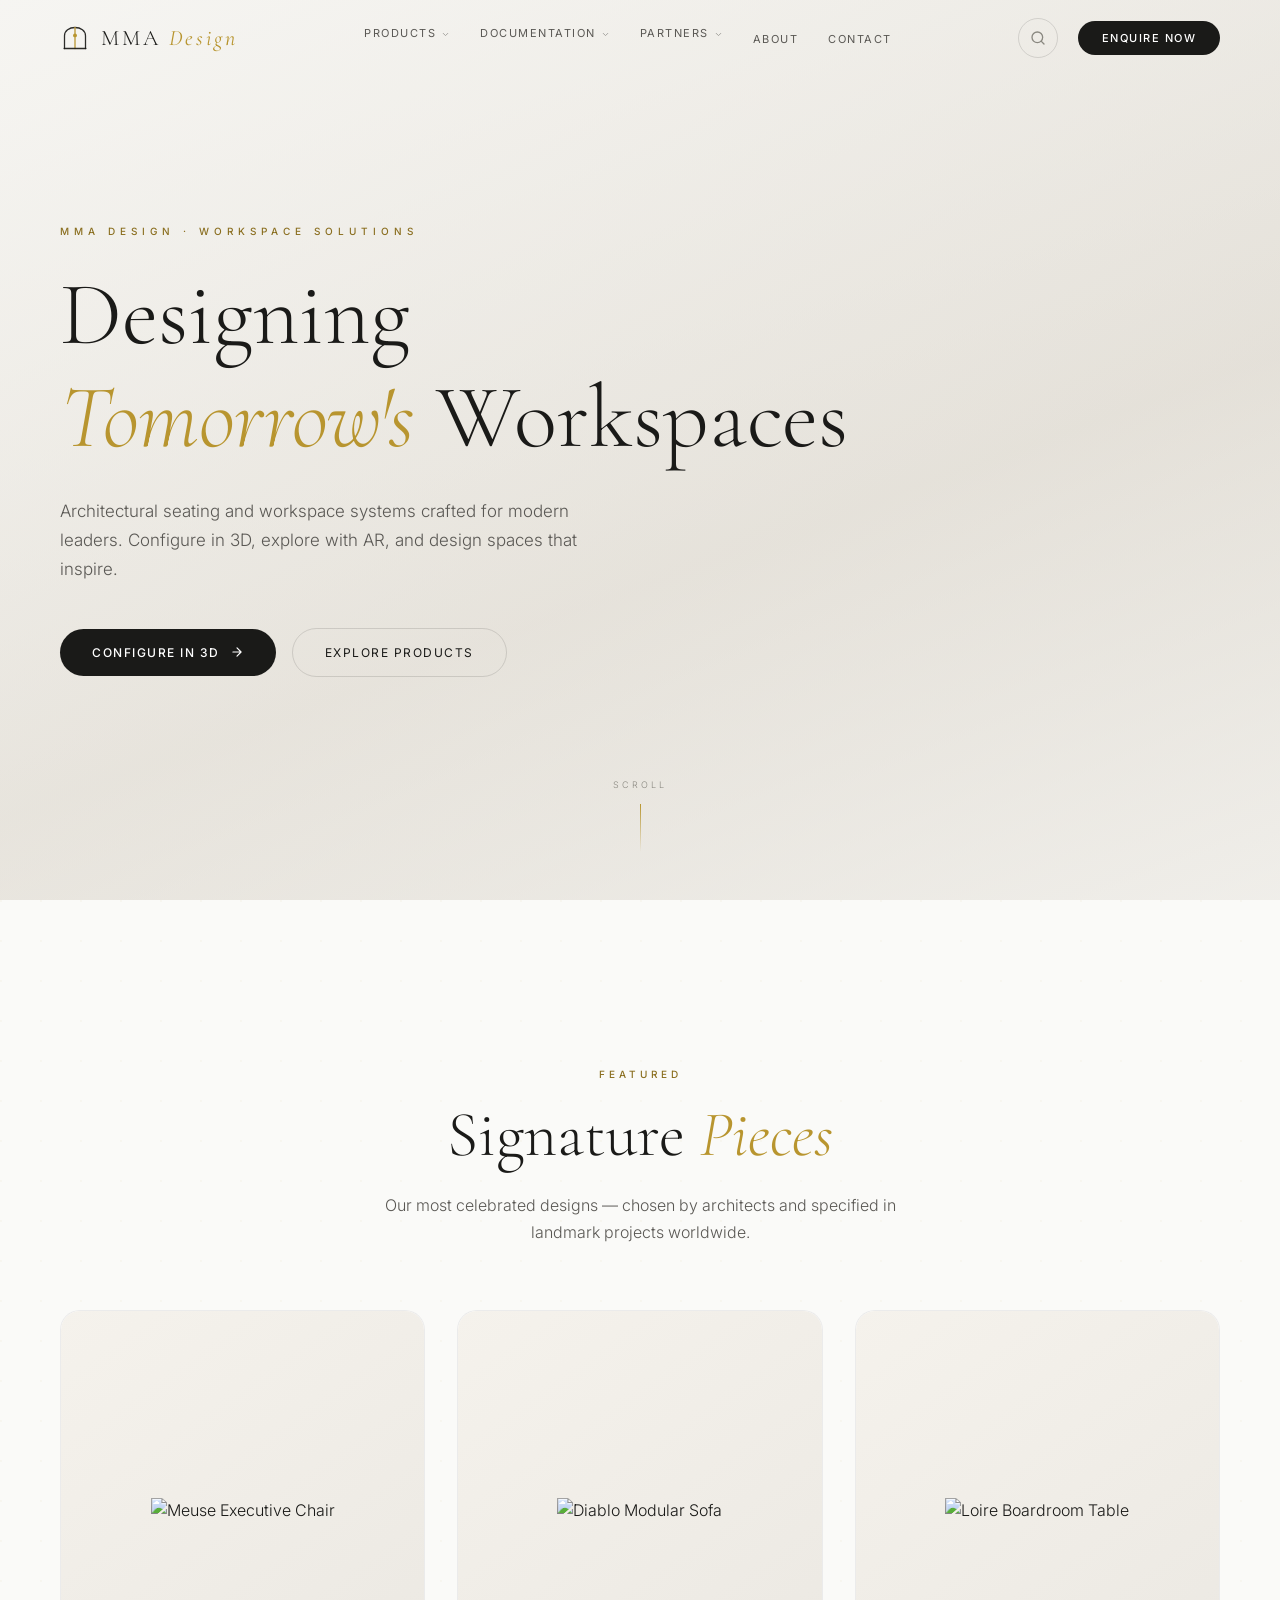
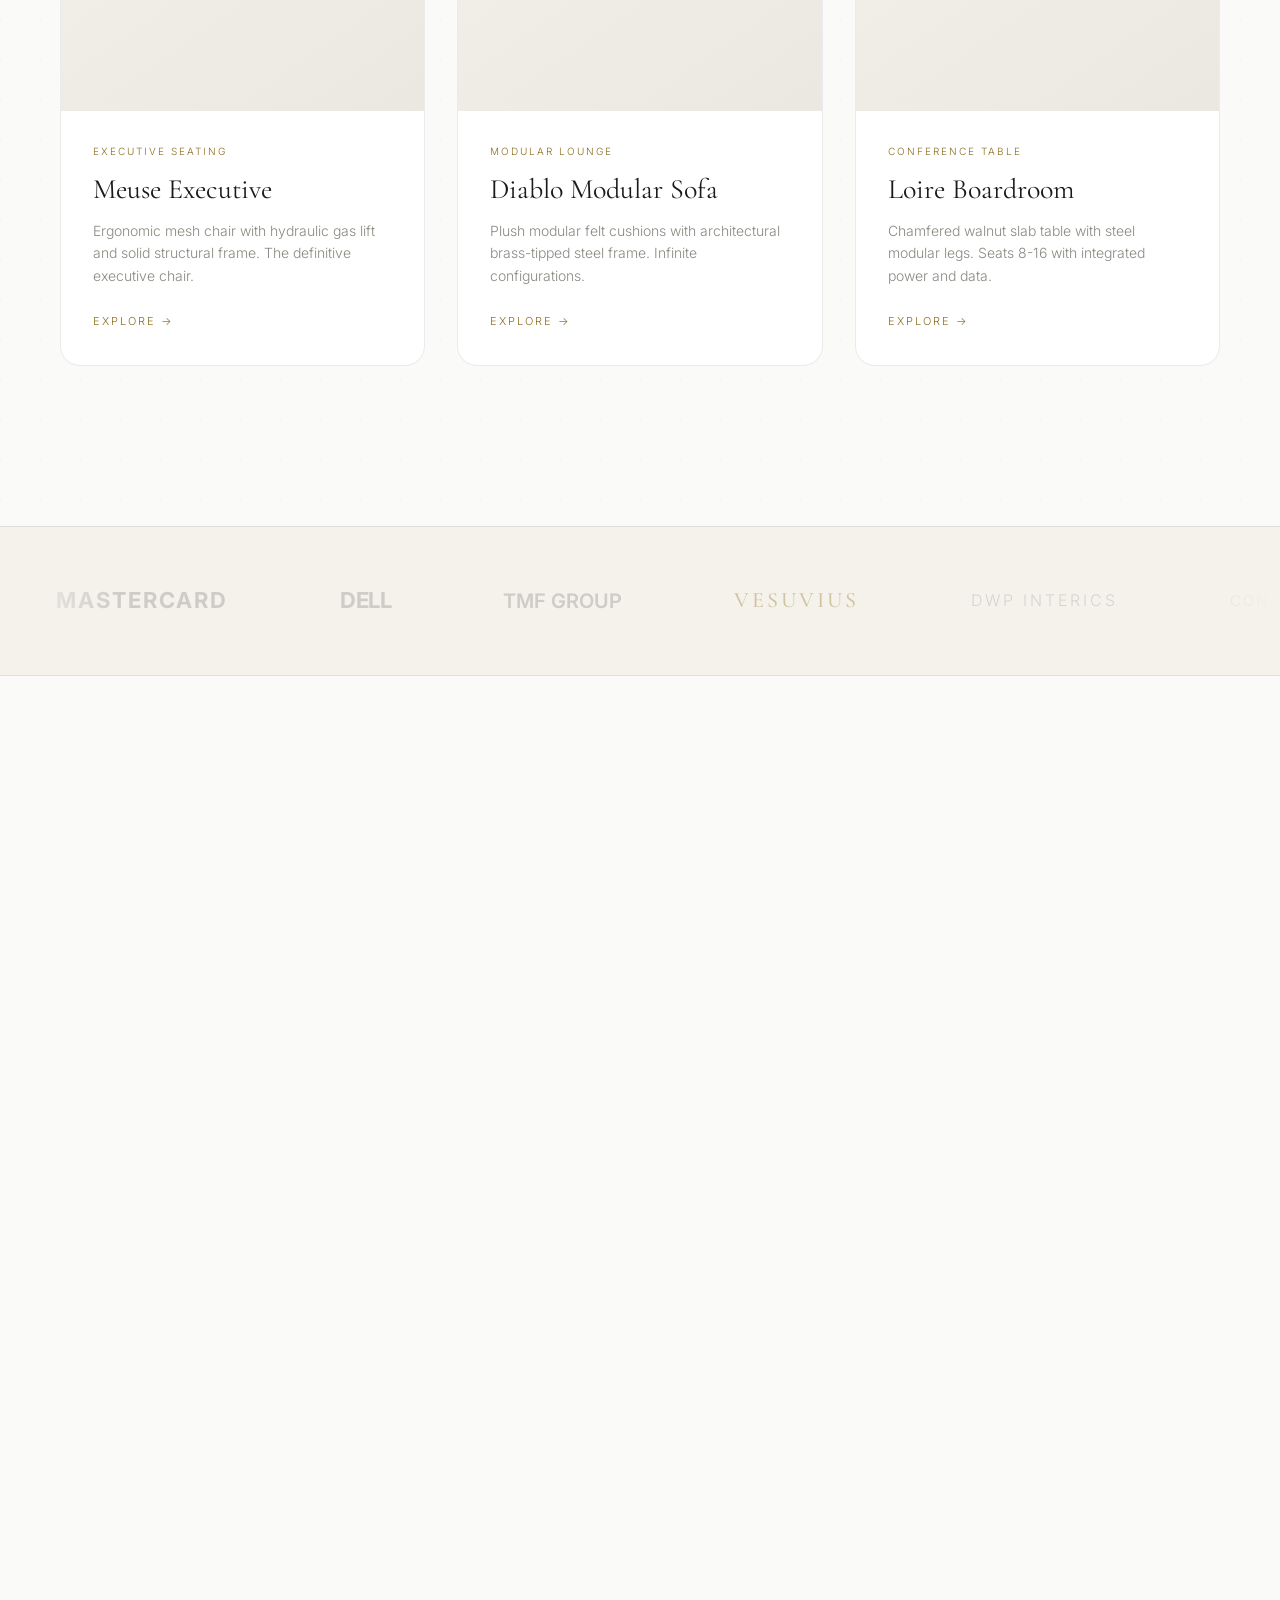
==== commit 12caf1c2: "feat: expand catalogue to 42 SKUs, procedural material textures, AWS hosting + lead capture backend " ====
--- a/index.html
+++ b/index.html
@@ -1257,9 +1257,10 @@
         <label class="form-label" for="fmessage">Tell us about your project</label>
         <div class="form-underline"></div>
       </div>
-      <button class="btn-submit" style="margin-top:12px;">Send Enquiry</button>
-    </div>
-    <div class="office-cards">
+      <button class="btn-submit" id="enquirySubmit" style="margin-top:12px;">Send Enquiry</button>
+      <div id="enquiryStatus" style="margin-top:16px;font-size:13px;line-height:1.5;min-height:20px;"></div>
+    </div>
+    <div class="office-cards" id="officeCards">
       <div class="office-card">
         <div class="office-city">NCR</div>
         <div class="office-address">MMA Design Pvt. Ltd.<br>New Delhi, NCR Region</div>
@@ -1343,6 +1344,7 @@
 </footer>
 
 <script src="data/catalogue.js"></script>
+<script src="data/site-config.js"></script>
 <script>
 // Catalogue data (taxonomy, productData, productImages, productSVGs, material
 // palettes, helper maps) lives in data/catalogue.js and is shared with
@@ -1546,6 +1548,87 @@
   const desc = encodeURIComponent(productName + ' by MMA Design — Premium architectural workspace solutions');
   window.open('https://www.pinterest.com/pin/create/button/?url=' + url + '&media=' + media + '&description=' + desc, '_blank', 'width=600,height=400');
 }
+
+// ── Enquiry form → lead capture backend ──
+// Posts to SITE_CONFIG.API_ENDPOINT (Lambda via API Gateway). If no endpoint
+// is configured, the form runs in demo mode (validates + shows a mock success).
+const enquirySubmit = document.getElementById('enquirySubmit');
+const enquiryStatus = document.getElementById('enquiryStatus');
+if (enquirySubmit) {
+  enquirySubmit.addEventListener('click', async (e) => {
+    e.preventDefault();
+    const name = document.getElementById('fname').value.trim();
+    const email = document.getElementById('femail').value.trim();
+    const company = document.getElementById('fcompany').value.trim();
+    const projectType = document.getElementById('fproject').value.trim();
+    const message = document.getElementById('fmessage').value.trim();
+
+    if (!name || !email) {
+      enquiryStatus.innerHTML = '<span style="color:#C36241;">Please enter your name and email.</span>';
+      return;
+    }
+    if (!/^[^\s@]+@[^\s@]+\.[^\s@]+$/.test(email)) {
+      enquiryStatus.innerHTML = '<span style="color:#C36241;">Please enter a valid email address.</span>';
+      return;
+    }
+
+    enquirySubmit.disabled = true;
+    enquirySubmit.textContent = 'Sending…';
+    enquiryStatus.innerHTML = '<span style="color:var(--text-muted);">Submitting your enquiry…</span>';
+
+    const payload = { name, email, company, projectType, message, source: 'website-enquiry' };
+    const endpoint = (typeof SITE_CONFIG !== 'undefined' && SITE_CONFIG.API_ENDPOINT) ? SITE_CONFIG.API_ENDPOINT : '';
+
+    try {
+      if (!endpoint) {
+        // Demo mode — no backend configured yet
+        await new Promise(r => setTimeout(r, 600));
+        enquiryStatus.innerHTML = '<span style="color:#3E6B47;">Thank you, ' + name + '. Your enquiry has been received — our team will be in touch within 48 hours.</span><br><span style="font-size:11px;color:var(--text-muted);">(Demo mode — set API_ENDPOINT in data/site-config.js after AWS deploy to enable email notifications.)</span>';
+      } else {
+        const res = await fetch(endpoint, {
+          method: 'POST',
+          headers: { 'Content-Type': 'application/json' },
+          body: JSON.stringify(payload)
+        });
+        const data = await res.json();
+        if (data.ok) {
+          enquiryStatus.innerHTML = '<span style="color:#3E6B47;">Thank you, ' + name + '. Your enquiry has been received — our team will be in touch within 48 hours.</span>';
+        } else {
+          throw new Error(data.error || data.errors?.join(', ') || 'Submission failed');
+        }
+      }
+      ['fname','femail','fcompany','fproject','fmessage'].forEach(id => { const el = document.getElementById(id); if (el) el.value = ''; });
+    } catch (err) {
+      enquiryStatus.innerHTML = '<span style="color:#C36241;">Sorry, something went wrong. Please email us directly at ' + ((typeof SITE_CONFIG !== 'undefined' && SITE_CONFIG.NOTIFY_EMAIL) || 'enquiries@mmadesign.in') + '</span>';
+    } finally {
+      enquirySubmit.disabled = false;
+      enquirySubmit.textContent = 'Send Enquiry';
+    }
+  });
+}
+
+// ── Populate office cards & social links from SITE_CONFIG ──
+// MMA edits data/site-config.js — the HTML below is a progressive-enhancement
+// fallback. If SITE_CONFIG is present, the cards/links refresh from it.
+(function () {
+  if (typeof SITE_CONFIG === 'undefined') return;
+  var oc = document.getElementById('officeCards');
+  if (oc && SITE_CONFIG.offices) {
+    oc.innerHTML = SITE_CONFIG.offices.map(function (o) {
+      var addr = o.address.replace(/\n/g, '<br>');
+      var phone = o.phone ? '<div style="font-size:11px;color:var(--text-muted);margin-top:8px;letter-spacing:0.5px;">' + o.phone + '</div>' : '';
+      return '<div class="office-card"><div class="office-city">' + o.city + '</div><div class="office-address">' + addr + '</div>' + phone + '</div>';
+    }).join('');
+  }
+  if (SITE_CONFIG.social) {
+    var links = document.querySelectorAll('.footer-social');
+    var map = { instagram: SITE_CONFIG.social.instagram, linkedin: SITE_CONFIG.social.linkedin, pinterest: SITE_CONFIG.social.pinterest };
+    links.forEach(function (a) {
+      var type = a.getAttribute('aria-label');
+      if (type && map[type.toLowerCase()] && map[type.toLowerCase()] !== '#') a.href = map[type.toLowerCase()];
+    });
+  }
+})();
 
 const navbar = document.getElementById('navbar');
 window.addEventListener('scroll', () => {
